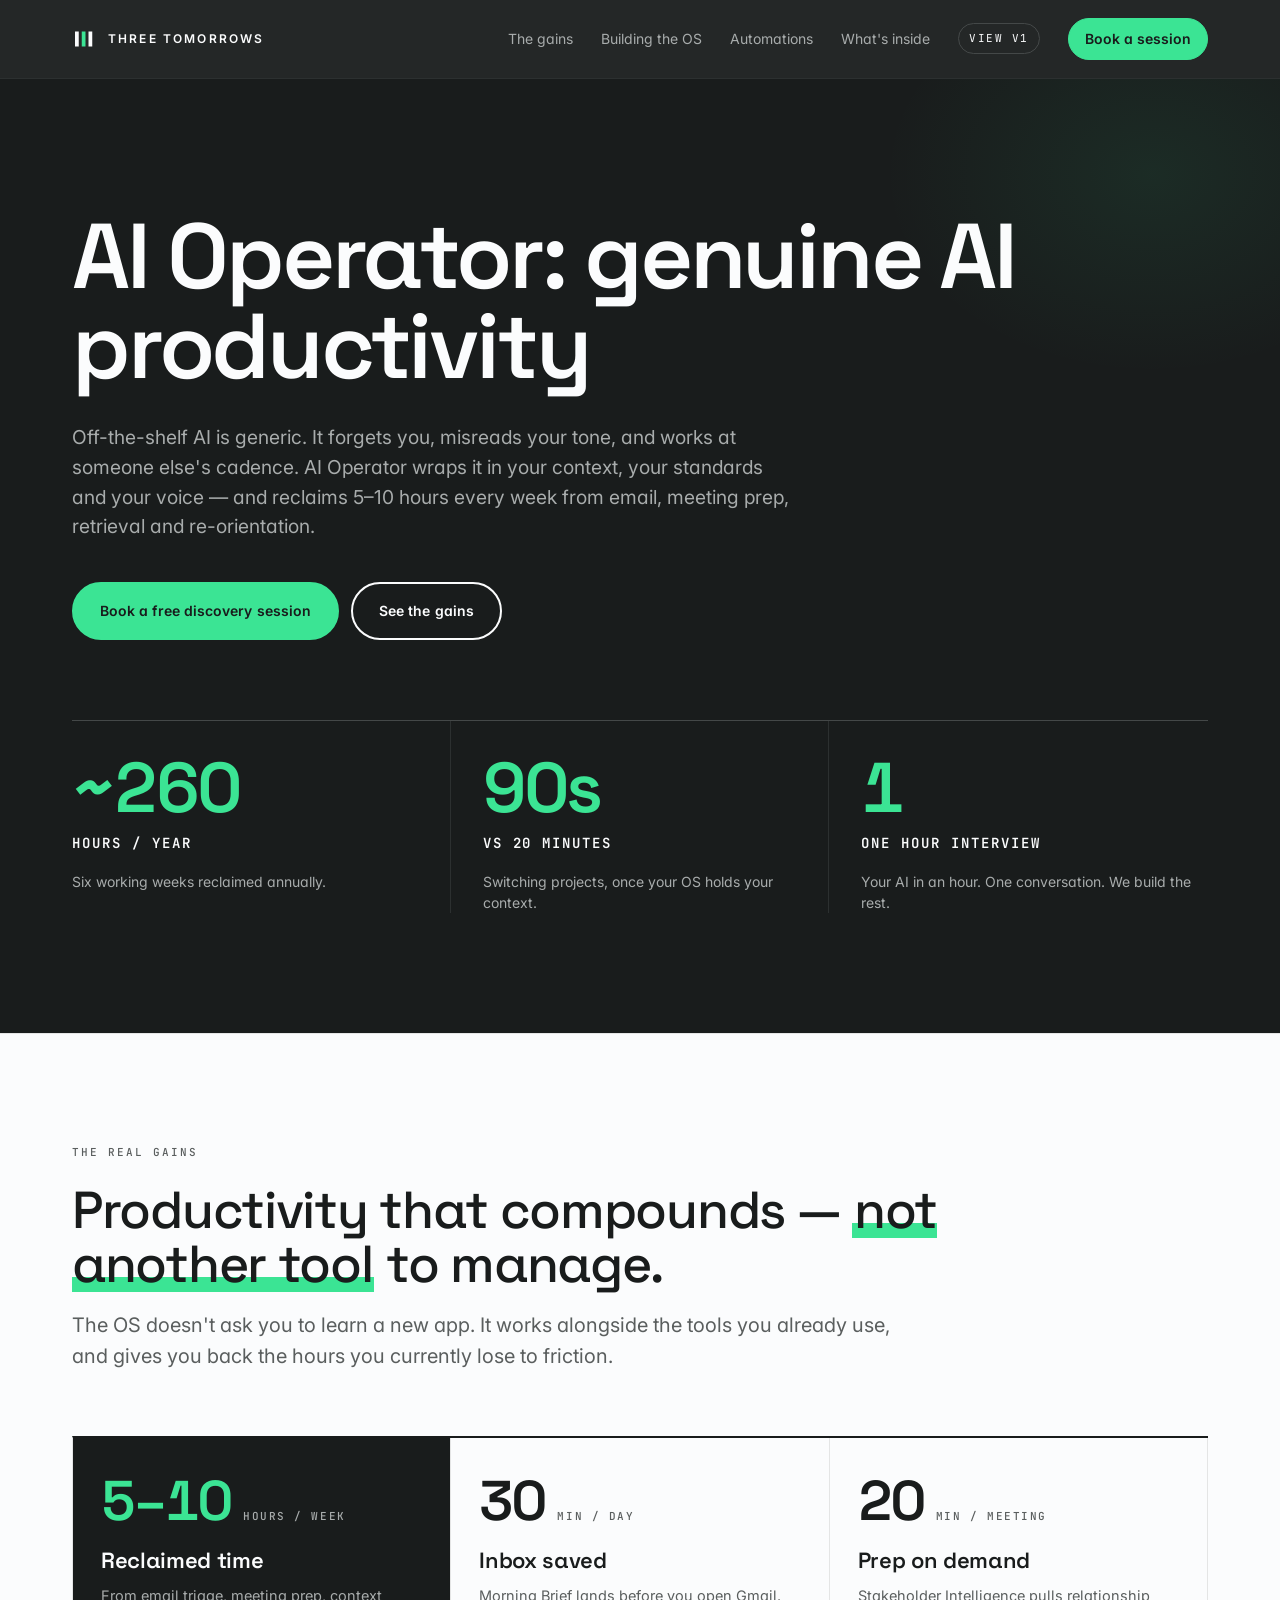
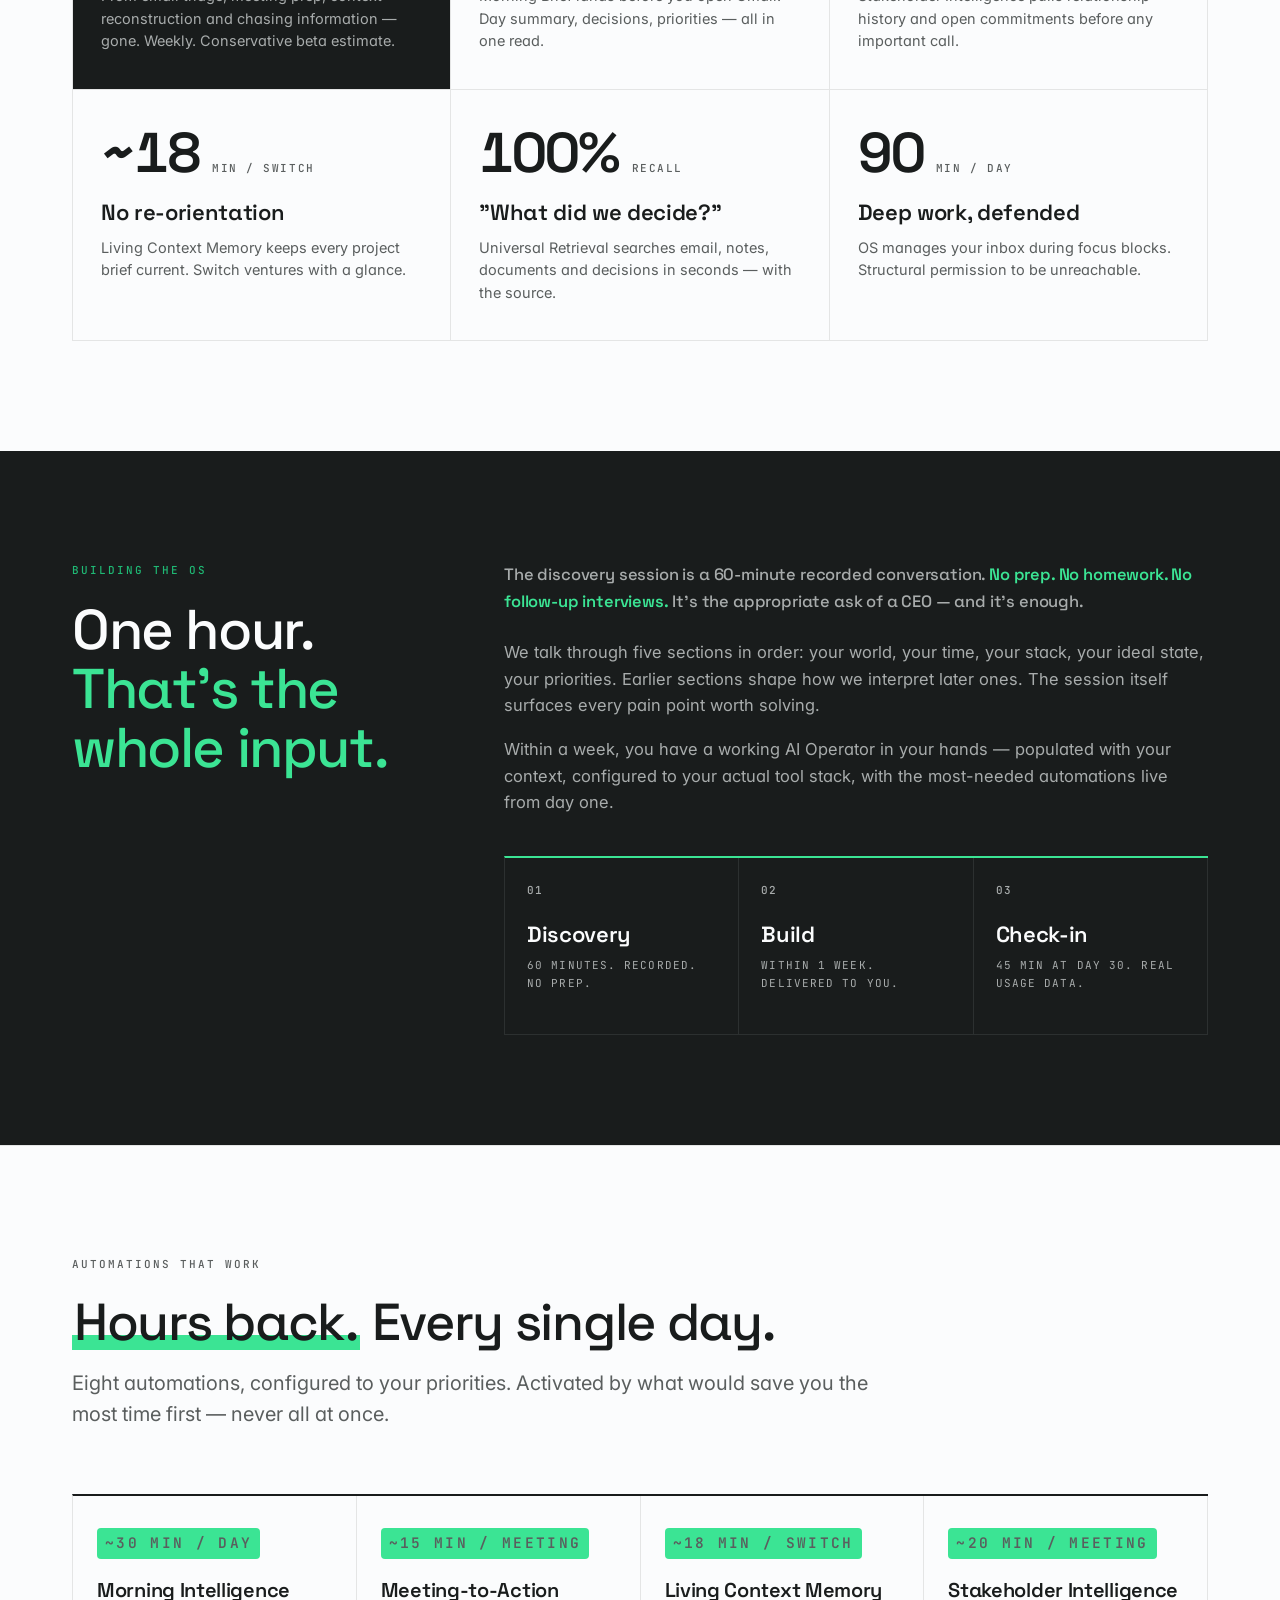
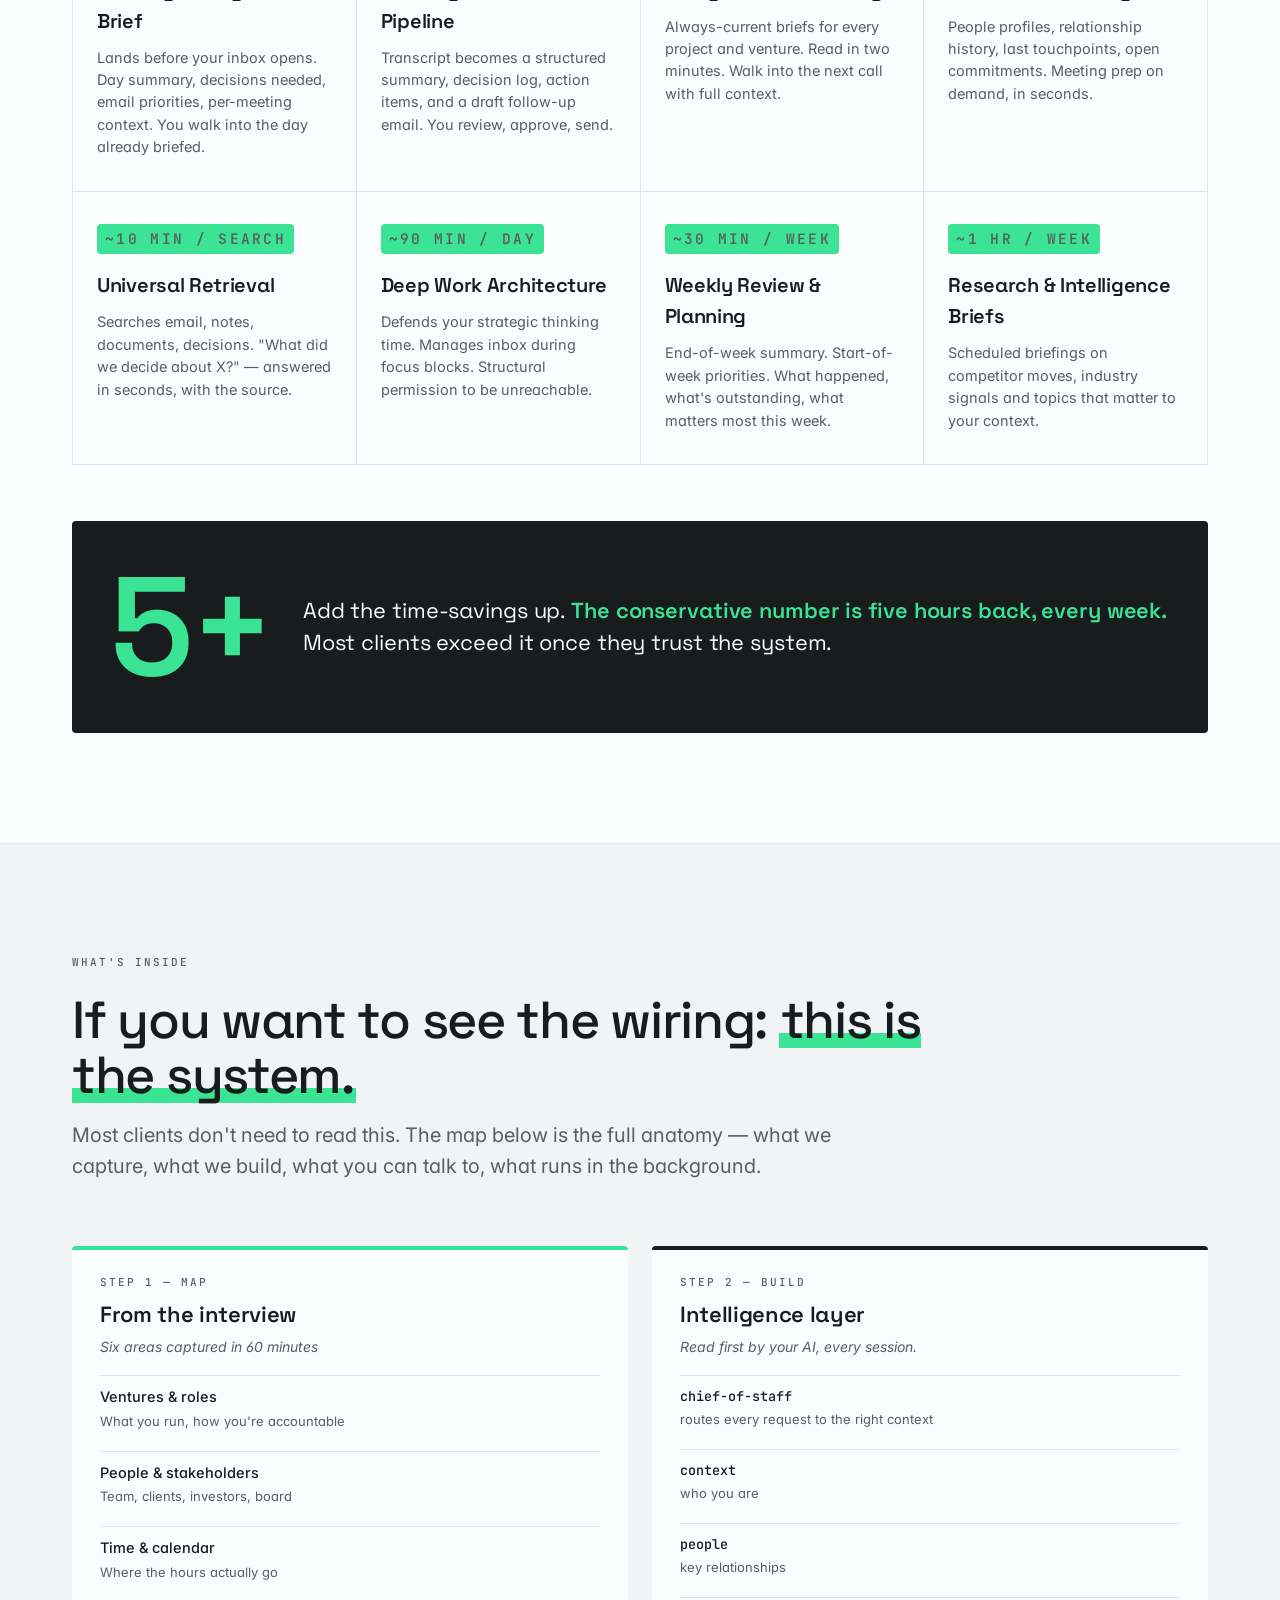
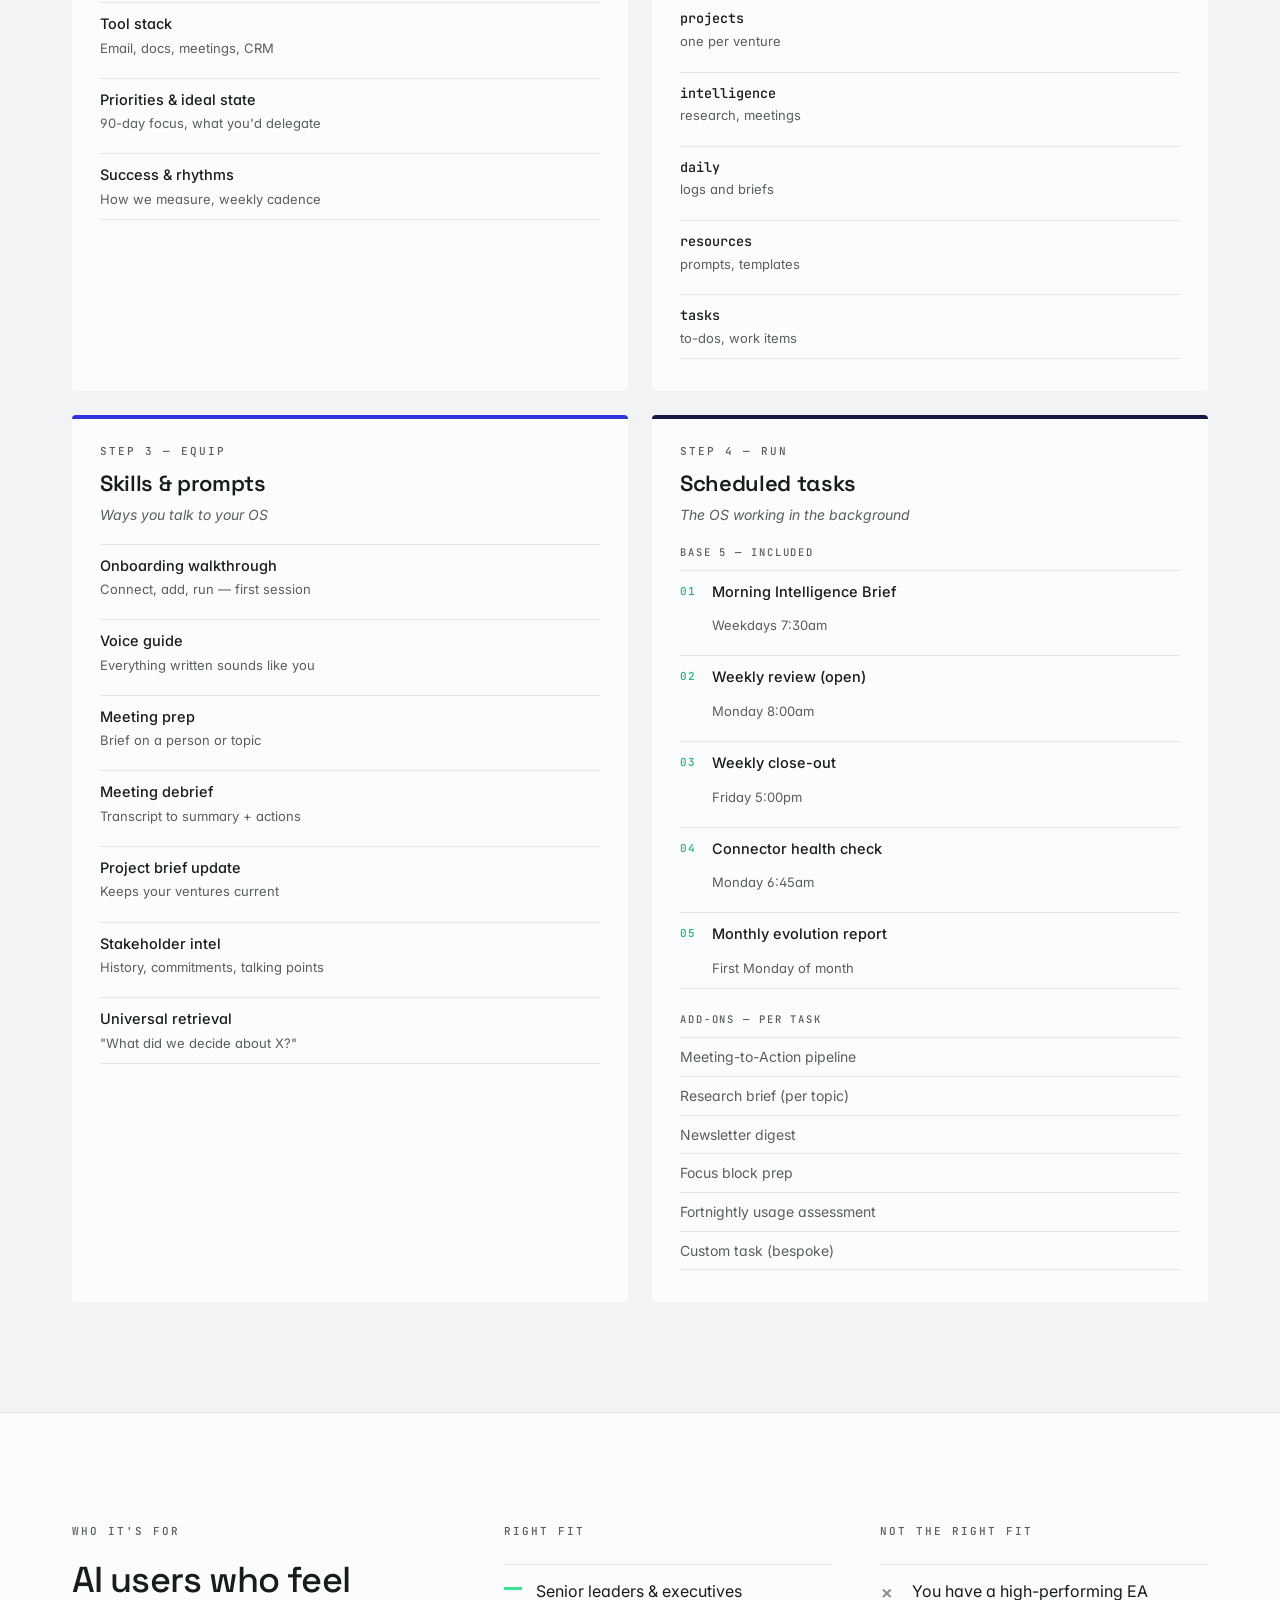
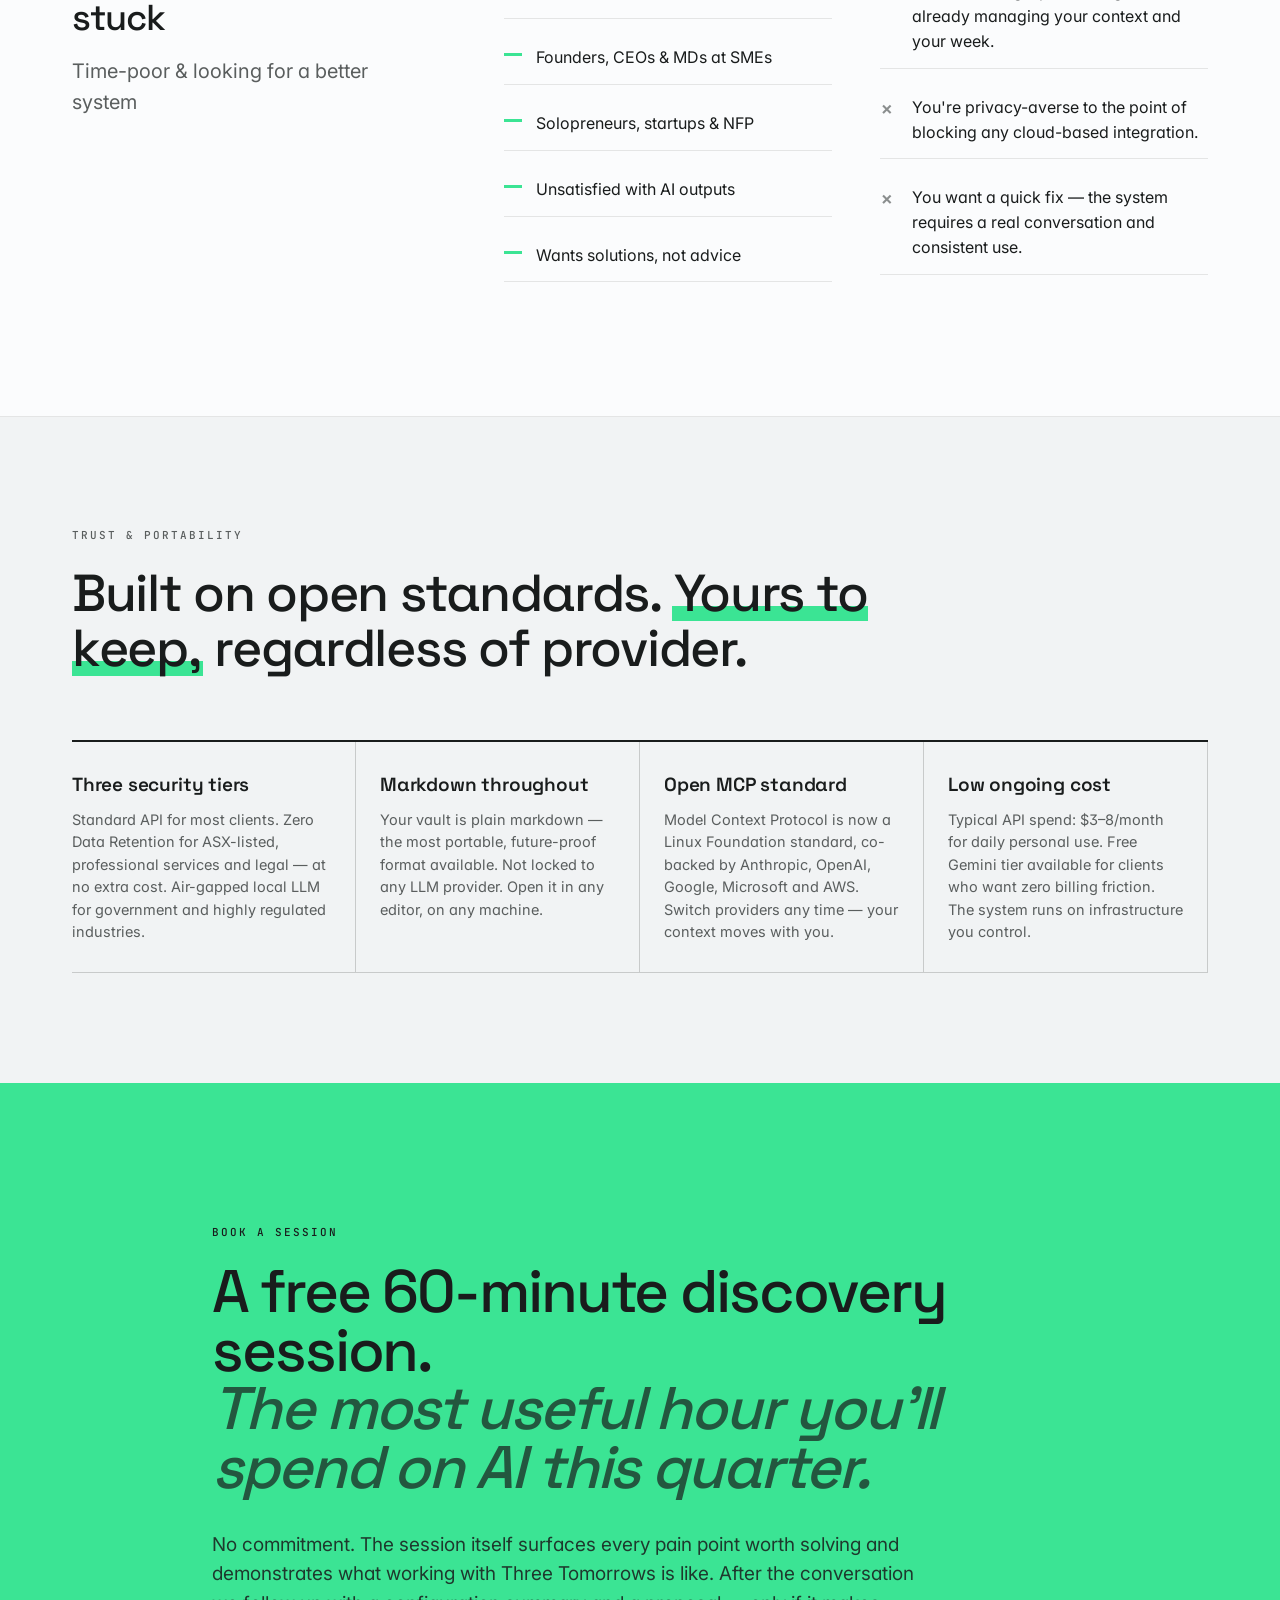
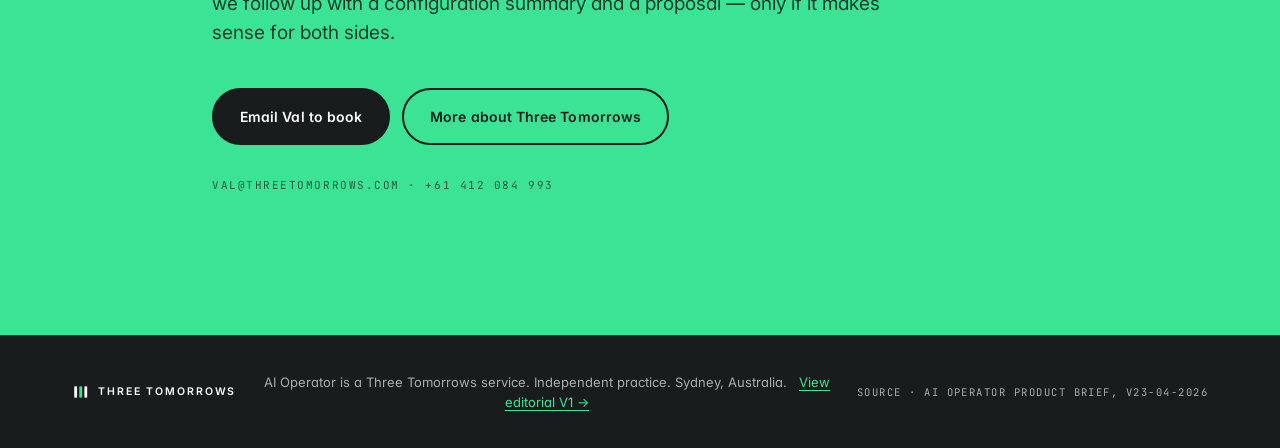
==== v2/index.html @ dd5b454a "Update 'Who it's for' section: new title, subtitle and right-fit list - Title: 'Aware but stuck. Tec" ====
<!doctype html>
<html lang="en">
<head>
<meta charset="utf-8" />
<meta name="viewport" content="width=device-width,initial-scale=1" />
<title>AI Operator — Hours back, every week. Three Tomorrows.</title>
<meta name="description" content="AI Operator — an operating system for your AI. Built for CEOs and Founders. One hour to build, five to ten hours back every week. A Three Tomorrows service." />
<meta name="theme-color" content="#191C1C" />
<link rel="icon" href="data:image/svg+xml,%3Csvg xmlns='http://www.w3.org/2000/svg' viewBox='0 0 32 32'%3E%3Crect width='32' height='32' fill='%23191C1C'/%3E%3Crect x='6' y='8' width='4' height='16' fill='%233BE494'/%3E%3Crect x='14' y='8' width='4' height='16' fill='%23FBFCFD'/%3E%3Crect x='22' y='8' width='4' height='16' fill='%23FBFCFD'/%3E%3C/svg%3E" />

<meta property="og:title" content="AI Operator — Hours back, every week" />
<meta property="og:description" content="AI Operator — an operating system for your AI. Built for CEOs. One hour to build, five to ten hours back every week." />
<meta property="og:type" content="website" />

<link rel="preconnect" href="https://fonts.googleapis.com" />
<link rel="preconnect" href="https://fonts.gstatic.com" crossorigin />
<link href="https://fonts.googleapis.com/css2?family=Inter:wght@400;500;600;700&family=Space+Grotesk:wght@400;500;600;700&family=JetBrains+Mono:wght@400;500&display=swap" rel="stylesheet" />

<link rel="stylesheet" href="styles.css" />
</head>
<body>

<a class="skip" href="#main">Skip to content</a>

<header class="site-header">
  <div class="container header-inner">
    <a href="#top" class="lockup" aria-label="Three Tomorrows — AI Operator">
      <svg class="mark" viewBox="0 0 32 32" aria-hidden="true">
        <rect x="4"  y="6" width="5" height="20" fill="#FBFCFD" />
        <rect x="13" y="6" width="5" height="20" fill="#3BE494" />
        <rect x="22" y="6" width="5" height="20" fill="#FBFCFD" />
      </svg>
      <span class="wordmark">Three&nbsp;Tomorrows</span>
    </a>
    <nav aria-label="Primary">
      <a href="#gains">The gains</a>
      <a href="#building">Building the OS</a>
      <a href="#automations">Automations</a>
      <a href="#map">What's inside</a>
      <a href="../" class="version-pill" aria-label="Switch to editorial V1">View V1</a>
      <a class="nav-cta" href="#book">Book a session</a>
    </nav>
  </div>
</header>

<main id="main">

<section id="top" class="hero">
  <div class="container hero-inner">
    <h1 class="display">
      AI Operator: genuine AI productivity
    </h1>
    <p class="lede">
      Off-the-shelf AI is generic. It forgets you, misreads your tone, and
      works at someone else's cadence. AI Operator wraps it in your context,
      your standards and your voice — and reclaims 5–10 hours every week
      from email, meeting prep, retrieval and re-orientation.
    </p>
    <div class="cta-row">
      <a class="btn btn-mint" href="#book">Book a free discovery session</a>
      <a class="btn btn-ghost-light" href="#gains">See the gains</a>
    </div>

    <div class="hero-stats">
      <div class="hstat">
        <p class="hstat-num">~260</p>
        <p class="hstat-unit">hours / year</p>
        <p class="hstat-cap">Six working weeks reclaimed annually.</p>
      </div>
      <div class="hstat">
        <p class="hstat-num">90s</p>
        <p class="hstat-unit">vs 20 minutes</p>
        <p class="hstat-cap">Switching projects, once your OS holds your context.</p>
      </div>
      <div class="hstat">
        <p class="hstat-num">1</p>
        <p class="hstat-unit">One hour interview</p>
        <p class="hstat-cap">Your AI in an hour. One conversation. We build the rest.</p>
      </div>
    </div>
  </div>
</section>

<section id="gains" class="band band-paper">
  <div class="container">
    <header class="section-head">
      <p class="kicker">The real gains</p>
      <h2 class="title">Productivity that compounds — <span class="mint-underline">not another tool</span> to manage.</h2>
      <p class="subtitle">The OS doesn't ask you to learn a new app. It works alongside the tools you already use, and gives you back the hours you currently lose to friction.</p>
    </header>

    <div class="gains">
      <article class="gain g-feature">
        <p class="gain-num"><span class="num-big">5–10</span><span class="num-unit">hours / week</span></p>
        <h3>Reclaimed time</h3>
        <p>From email triage, meeting prep, context reconstruction and chasing information — gone. Weekly. Conservative beta estimate.</p>
      </article>
      <article class="gain">
        <p class="gain-num"><span class="num-big">30</span><span class="num-unit">min / day</span></p>
        <h3>Inbox saved</h3>
        <p>Morning Brief lands before you open Gmail. Day summary, decisions, priorities — all in one read.</p>
      </article>
      <article class="gain">
        <p class="gain-num"><span class="num-big">20</span><span class="num-unit">min / meeting</span></p>
        <h3>Prep on demand</h3>
        <p>Stakeholder Intelligence pulls relationship history and open commitments before any important call.</p>
      </article>
      <article class="gain">
        <p class="gain-num"><span class="num-big">~18</span><span class="num-unit">min / switch</span></p>
        <h3>No re-orientation</h3>
        <p>Living Context Memory keeps every project brief current. Switch ventures with a glance.</p>
      </article>
      <article class="gain">
        <p class="gain-num"><span class="num-big">100%</span><span class="num-unit">recall</span></p>
        <h3>"What did we decide?"</h3>
        <p>Universal Retrieval searches email, notes, documents and decisions in seconds — with the source.</p>
      </article>
      <article class="gain">
        <p class="gain-num"><span class="num-big">90</span><span class="num-unit">min / day</span></p>
        <h3>Deep work, defended</h3>
        <p>OS manages your inbox during focus blocks. Structural permission to be unreachable.</p>
      </article>
    </div>
  </div>
</section>

<section id="building" class="band band-charcoal">
  <div class="container building-grid">
    <div class="building-label">
      <p class="kicker kicker-mint">Building the OS</p>
      <h2 class="title">One hour.<br /><span class="mint-text">That's the whole input.</span></h2>
    </div>
    <div class="building-body">
      <p class="lede-secondary">
        The discovery session is a 60-minute recorded conversation. <em>No prep. No homework. No follow-up interviews.</em>
        It's the appropriate ask of a CEO — and it's enough.
      </p>
      <p>
        We talk through five sections in order: your world, your time, your stack, your ideal state, your priorities.
        Earlier sections shape how we interpret later ones. The session itself surfaces every pain point worth solving.
      </p>
      <p>
        Within a week, you have a working AI Operator in your hands — populated with your context,
        configured to your actual tool stack, with the most-needed automations live from day one.
      </p>

      <div class="ladder">
        <div class="rung">
          <p class="rung-num">01</p>
          <h3>Discovery</h3>
          <p>60 minutes. Recorded. No prep.</p>
        </div>
        <div class="rung">
          <p class="rung-num">02</p>
          <h3>Build</h3>
          <p>Within 1 week. Delivered to you.</p>
        </div>
        <div class="rung">
          <p class="rung-num">03</p>
          <h3>Check-in</h3>
          <p>45 min at day 30. Real usage data.</p>
        </div>
      </div>
    </div>
  </div>
</section>

<section id="automations" class="band band-paper">
  <div class="container">
    <header class="section-head">
      <p class="kicker">Automations that work</p>
      <h2 class="title"><span class="mint-underline">Hours back.</span> Every single day.</h2>
      <p class="subtitle">Eight automations, configured to your priorities. Activated by what would save you the most time first — never all at once.</p>
    </header>

    <div class="automations">
      <article class="auto">
        <p class="auto-time">~30 min / day</p>
        <h3>Morning Intelligence Brief</h3>
        <p>Lands before your inbox opens. Day summary, decisions needed, email priorities, per-meeting context. You walk into the day already briefed.</p>
      </article>
      <article class="auto">
        <p class="auto-time">~15 min / meeting</p>
        <h3>Meeting-to-Action Pipeline</h3>
        <p>Transcript becomes a structured summary, decision log, action items, and a draft follow-up email. You review, approve, send.</p>
      </article>
      <article class="auto">
        <p class="auto-time">~18 min / switch</p>
        <h3>Living Context Memory</h3>
        <p>Always-current briefs for every project and venture. Read in two minutes. Walk into the next call with full context.</p>
      </article>
      <article class="auto">
        <p class="auto-time">~20 min / meeting</p>
        <h3>Stakeholder Intelligence</h3>
        <p>People profiles, relationship history, last touchpoints, open commitments. Meeting prep on demand, in seconds.</p>
      </article>
      <article class="auto">
        <p class="auto-time">~10 min / search</p>
        <h3>Universal Retrieval</h3>
        <p>Searches email, notes, documents, decisions. "What did we decide about X?" — answered in seconds, with the source.</p>
      </article>
      <article class="auto">
        <p class="auto-time">~90 min / day</p>
        <h3>Deep Work Architecture</h3>
        <p>Defends your strategic thinking time. Manages inbox during focus blocks. Structural permission to be unreachable.</p>
      </article>
      <article class="auto">
        <p class="auto-time">~30 min / week</p>
        <h3>Weekly Review &amp; Planning</h3>
        <p>End-of-week summary. Start-of-week priorities. What happened, what's outstanding, what matters most this week.</p>
      </article>
      <article class="auto">
        <p class="auto-time">~1 hr / week</p>
        <h3>Research &amp; Intelligence Briefs</h3>
        <p>Scheduled briefings on competitor moves, industry signals and topics that matter to your context.</p>
      </article>
    </div>

    <div class="auto-totaliser">
      <div class="totaliser-num">5+</div>
      <p class="totaliser-text">
        Add the time-savings up. <strong>The conservative number is five hours back, every week.</strong>
        Most clients exceed it once they trust the system.
      </p>
    </div>
  </div>
</section>

<section id="map" class="band band-light">
  <div class="container">
    <header class="section-head">
      <p class="kicker">What's inside</p>
      <h2 class="title">If you want to see the wiring: <span class="mint-underline">this is the system.</span></h2>
      <p class="subtitle">Most clients don't need to read this. The map below is the full anatomy — what we capture, what we build, what you can talk to, what runs in the background.</p>
    </header>

    <div class="quadrants">
      <article class="quad q-map">
        <header>
          <p class="quad-step">Step 1 — Map</p>
          <h3>From the interview</h3>
          <p class="quad-sub">Six areas captured in 60 minutes</p>
        </header>
        <ul>
          <li><strong>Ventures &amp; roles</strong><span>What you run, how you're accountable</span></li>
          <li><strong>People &amp; stakeholders</strong><span>Team, clients, investors, board</span></li>
          <li><strong>Time &amp; calendar</strong><span>Where the hours actually go</span></li>
          <li><strong>Tool stack</strong><span>Email, docs, meetings, CRM</span></li>
          <li><strong>Priorities &amp; ideal state</strong><span>90-day focus, what you'd delegate</span></li>
          <li><strong>Success &amp; rhythms</strong><span>How we measure, weekly cadence</span></li>
        </ul>
      </article>

      <article class="quad q-build">
        <header>
          <p class="quad-step">Step 2 — Build</p>
          <h3>Intelligence layer</h3>
          <p class="quad-sub">Read first by your AI, every session.</p>
        </header>
        <ul class="mono-list">
          <li><code>chief-of-staff</code><span>routes every request to the right context</span></li>
          <li><code>context</code><span>who you are</span></li>
          <li><code>people</code><span>key relationships</span></li>
          <li><code>projects</code><span>one per venture</span></li>
          <li><code>intelligence</code><span>research, meetings</span></li>
          <li><code>daily</code><span>logs and briefs</span></li>
          <li><code>resources</code><span>prompts, templates</span></li>
          <li><code>tasks</code><span>to-dos, work items</span></li>
        </ul>
      </article>

      <article class="quad q-equip">
        <header>
          <p class="quad-step">Step 3 — Equip</p>
          <h3>Skills &amp; prompts</h3>
          <p class="quad-sub">Ways you talk to your OS</p>
        </header>
        <ul>
          <li><strong>Onboarding walkthrough</strong><span>Connect, add, run — first session</span></li>
          <li><strong>Voice guide</strong><span>Everything written sounds like you</span></li>
          <li><strong>Meeting prep</strong><span>Brief on a person or topic</span></li>
          <li><strong>Meeting debrief</strong><span>Transcript to summary + actions</span></li>
          <li><strong>Project brief update</strong><span>Keeps your ventures current</span></li>
          <li><strong>Stakeholder intel</strong><span>History, commitments, talking points</span></li>
          <li><strong>Universal retrieval</strong><span>"What did we decide about X?"</span></li>
        </ul>
      </article>

      <article class="quad q-run">
        <header>
          <p class="quad-step">Step 4 — Run</p>
          <h3>Scheduled tasks</h3>
          <p class="quad-sub">The OS working in the background</p>
        </header>
        <p class="quad-grouplabel">Base 5 — included</p>
        <ol class="numbered">
          <li><strong>Morning Intelligence Brief</strong><span>Weekdays 7:30am</span></li>
          <li><strong>Weekly review (open)</strong><span>Monday 8:00am</span></li>
          <li><strong>Weekly close-out</strong><span>Friday 5:00pm</span></li>
          <li><strong>Connector health check</strong><span>Monday 6:45am</span></li>
          <li><strong>Monthly evolution report</strong><span>First Monday of month</span></li>
        </ol>
        <p class="quad-grouplabel">Add-ons — per task</p>
        <ul class="terse-list">
          <li>Meeting-to-Action pipeline</li>
          <li>Research brief (per topic)</li>
          <li>Newsletter digest</li>
          <li>Focus block prep</li>
          <li>Fortnightly usage assessment</li>
          <li>Custom task (bespoke)</li>
        </ul>
      </article>
    </div>
  </div>
</section>

<section id="who" class="band band-paper">
  <div class="container two-col">
    <div class="col-label">
      <p class="kicker">Who it's for</p>
      <h2 class="title">AI users who feel stuck</h2>
      <p class="subtitle">Time-poor &amp; looking for a better system</p>
    </div>
    <div class="col-body who-grid">
      <div>
        <h3 class="who-h">Right fit</h3>
        <ul class="check-list">
          <li>Senior leaders &amp; executives</li>
          <li>Founders, CEOs &amp; MDs at SMEs</li>
          <li>Solopreneurs, startups &amp; NFP</li>
          <li>Unsatisfied with AI outputs</li>
          <li>Wants solutions, not advice</li>
        </ul>
      </div>
      <div>
        <h3 class="who-h">Not the right fit</h3>
        <ul class="cross-list">
          <li>You have a high-performing EA already managing your context and your week.</li>
          <li>You're privacy-averse to the point of blocking any cloud-based integration.</li>
          <li>You want a quick fix — the system requires a real conversation and consistent use.</li>
        </ul>
      </div>
    </div>
  </div>
</section>

<section id="trust" class="band band-light">
  <div class="container">
    <header class="section-head">
      <p class="kicker">Trust &amp; portability</p>
      <h2 class="title">Built on open standards. <span class="mint-underline">Yours to keep,</span> regardless of provider.</h2>
    </header>

    <div class="trust-grid">
      <article class="trust">
        <h3>Three security tiers</h3>
        <p>Standard API for most clients. Zero Data Retention for ASX-listed, professional services and legal — at no extra cost. Air-gapped local LLM for government and highly regulated industries.</p>
      </article>
      <article class="trust">
        <h3>Markdown throughout</h3>
        <p>Your vault is plain markdown — the most portable, future-proof format available. Not locked to any LLM provider. Open it in any editor, on any machine.</p>
      </article>
      <article class="trust">
        <h3>Open MCP standard</h3>
        <p>Model Context Protocol is now a Linux Foundation standard, co-backed by Anthropic, OpenAI, Google, Microsoft and AWS. Switch providers any time — your context moves with you.</p>
      </article>
      <article class="trust">
        <h3>Low ongoing cost</h3>
        <p>Typical API spend: $3–8/month for daily personal use. Free Gemini tier available for clients who want zero billing friction. The system runs on infrastructure you control.</p>
      </article>
    </div>
  </div>
</section>

<section id="book" class="band band-mint cta-band">
  <div class="container cta-inner">
    <p class="kicker kicker-ink">Book a session</p>
    <h2 class="display display-tight">
      A free 60-minute discovery session.<br />
      <em>The most useful hour you'll spend on AI this quarter.</em>
    </h2>
    <p class="cta-lede">
      No commitment. The session itself surfaces every pain point worth solving and demonstrates
      what working with Three Tomorrows is like. After the conversation we follow up with a
      configuration summary and a proposal — only if it makes sense for both sides.
    </p>
    <div class="cta-row">
      <a class="btn btn-charcoal" href="mailto:val@threetomorrows.com?subject=AI%20Operator%20%E2%80%94%20discovery%20session">Email Val to book</a>
      <a class="btn btn-ghost-dark" href="https://www.threetomorrows.com" target="_blank" rel="noopener">More about Three Tomorrows</a>
    </div>
    <p class="micro micro-ink">val@threetomorrows.com · +61&nbsp;412&nbsp;084&nbsp;993</p>
  </div>
</section>

</main>

<footer class="site-footer">
  <div class="container footer-inner">
    <div class="lockup lockup-footer">
      <svg class="mark mark-footer" viewBox="0 0 32 32" aria-hidden="true">
        <rect x="4"  y="6" width="5" height="20" fill="#FBFCFD" />
        <rect x="13" y="6" width="5" height="20" fill="#3BE494" />
        <rect x="22" y="6" width="5" height="20" fill="#FBFCFD" />
      </svg>
      <span class="wordmark wordmark-footer">Three&nbsp;Tomorrows</span>
    </div>
    <p class="footer-line">
      AI Operator is a Three Tomorrows service. Independent practice. Sydney, Australia.
      <a href="../" style="margin-left:8px;">View editorial V1 →</a>
    </p>
    <p class="footer-source">Source · AI Operator product brief, v23-04-2026</p>
  </div>
</footer>

<script>
(function () {
  var reduce = window.matchMedia('(prefers-reduced-motion: reduce)').matches;
  document.querySelectorAll('a[href^="#"]').forEach(function (a) {
    a.addEventListener('click', function (e) {
      var id = a.getAttribute('href').slice(1);
      if (!id) return;
      var el = document.getElementById(id);
      if (!el) return;
      e.preventDefault();
      el.scrollIntoView({ behavior: reduce ? 'auto' : 'smooth', block: 'start' });
      history.pushState(null, '', '#' + id);
    });
  });
})();
</script>

</body>
</html>
---- v2/styles.css ----
/* ==========================================================================
   CEO AI OS — Three Tomorrows · V2 (brand-forward)
   Charcoal-led. Mint as a confident accent. Sans-only typography to
   approximate the Neue Montreal feel of the brand guidelines.
   No shadows, no gradients beyond a single hairline rule per band.
   ========================================================================== */

:root {
  /* Brand */
  --ink:        #191C1C;   /* 3T Charcoal */
  --paper:      #FBFCFD;   /* Off White */
  --white:      #FFFFFF;
  --mint:       #3BE494;   /* 3T Mint Green */
  --mint-deep:  #1FB874;
  --mint-soft:  #E8FBF1;   /* very pale mint, for backgrounds */
  --persian:    #2D33E0;   /* Persian Blue */
  --indigo:     #171744;   /* Dark Indigo */

  /* Editorial neutrals */
  --hairline:   #E4E5E5;
  --hairline-strong: #C8CACA;
  --neutral:    #5A5E5E;
  --neutral-2:  #8A8E8E;

  /* On-ink */
  --ink-paper:        #FBFCFD;
  --ink-hairline:     #2C3030;
  --ink-hairline-2:   #444848;
  --ink-neutral:      #A8ACAC;

  /* Type — sans-only stack to approximate Neue Montreal / RNS Physis register */
  --display: "Space Grotesk", "Inter", -apple-system, BlinkMacSystemFont, system-ui, sans-serif;
  --sans:    "Inter", -apple-system, BlinkMacSystemFont, "Segoe UI", system-ui, sans-serif;
  --mono:    "JetBrains Mono", "IBM Plex Mono", ui-monospace, "SF Mono", Menlo, Consolas, monospace;

  /* Layout */
  --container: 1200px;
}

/* ----- Reset / base ------------------------------------------------------- */

*, *::before, *::after { box-sizing: border-box; }
html { -webkit-text-size-adjust: 100%; scroll-behavior: smooth; }
body {
  margin: 0;
  font-family: var(--sans);
  font-weight: 400;
  font-size: 17px;
  line-height: 1.55;
  color: var(--ink);
  background: var(--paper);
  font-feature-settings: "ss01", "cv11", "tnum" 0;
  -webkit-font-smoothing: antialiased;
  -moz-osx-font-smoothing: grayscale;
}

img, svg { display: block; max-width: 100%; }

a {
  color: inherit;
  text-decoration: none;
  border-bottom: 1px solid currentColor;
  transition: opacity 120ms ease;
}
a:hover { opacity: 0.7; }

h1, h2, h3, h4 { margin: 0; font-weight: 500; letter-spacing: -0.015em; }
p { margin: 0; }

::selection { background: var(--mint); color: var(--ink); }

.skip {
  position: absolute; left: -9999px; top: 0;
  background: var(--ink); color: var(--paper); padding: 8px 12px;
  border: 0; font-size: 13px;
}
.skip:focus { left: 8px; top: 8px; z-index: 100; }

/* ----- Layout primitives -------------------------------------------------- */

.container {
  max-width: var(--container);
  margin: 0 auto;
  padding: 0 32px;
}

.band {
  padding: 110px 0;
  border-top: 1px solid var(--hairline);
}
.band-paper    { background: var(--paper); }
.band-light    { background: #F1F3F4; border-top: 1px solid var(--hairline); }
.band-charcoal { background: var(--ink); color: var(--ink-paper); border-top: 1px solid var(--ink); }
.band-charcoal a { color: var(--ink-paper); }
.band-mint     { background: var(--mint); color: var(--ink); border-top: 1px solid var(--mint); }

@media (max-width: 720px) {
  .band { padding: 72px 0; }
  .container { padding: 0 22px; }
}

/* ----- Header ------------------------------------------------------------- */

.site-header {
  position: sticky; top: 0; z-index: 50;
  background: rgba(25, 28, 28, 0.95);
  backdrop-filter: saturate(140%) blur(8px);
  -webkit-backdrop-filter: saturate(140%) blur(8px);
  border-bottom: 1px solid var(--ink-hairline);
}
.header-inner {
  display: flex; align-items: center; justify-content: space-between;
  padding-top: 18px; padding-bottom: 18px;
}

.lockup {
  display: inline-flex; align-items: center; gap: 12px;
  border: 0; color: var(--ink-paper);
}
.mark { width: 24px; height: 24px; flex-shrink: 0; }
.wordmark {
  font-family: var(--sans);
  font-size: 12px;
  font-weight: 600;
  letter-spacing: 0.18em;
  text-transform: uppercase;
  color: var(--ink-paper);
}

.site-header nav {
  display: flex; align-items: center; gap: 28px;
  font-size: 14px;
}
.site-header nav a { border: 0; color: var(--ink-neutral); }
.site-header nav a:hover { color: var(--mint); opacity: 1; }

.site-header nav .nav-cta {
  color: var(--ink);
  background: var(--mint);
  border: 1px solid var(--mint);
  padding: 9px 16px;
  border-radius: 999px;
  font-weight: 600;
}
.site-header nav .nav-cta:hover { background: var(--paper); border-color: var(--paper); color: var(--ink); opacity: 1; }

.site-header nav .version-pill {
  font-family: var(--mono);
  font-size: 11px;
  letter-spacing: 0.14em;
  text-transform: uppercase;
  color: var(--ink-paper);
  border: 1px solid var(--ink-hairline-2);
  padding: 6px 10px;
  border-radius: 999px;
}
.site-header nav .version-pill:hover { background: var(--ink-paper); border-color: var(--ink-paper); color: var(--ink); opacity: 1; }

@media (max-width: 720px) {
  .site-header nav { gap: 14px; }
  .site-header nav a:not(.nav-cta):not(.version-pill) { display: none; }
}

/* ----- Editorial atoms ---------------------------------------------------- */

.kicker {
  font-family: var(--mono);
  font-size: 11px;
  font-weight: 500;
  letter-spacing: 0.18em;
  text-transform: uppercase;
  color: var(--neutral);
  margin: 0 0 22px 0;
}
.kicker-mint { color: var(--mint-deep); }
.kicker-ink  { color: var(--ink); }

.title {
  font-family: var(--display);
  font-weight: 500;
  font-size: clamp(30px, 4.2vw, 52px);
  line-height: 1.05;
  letter-spacing: -0.025em;
  margin: 0;
}

.subtitle {
  font-family: var(--sans);
  font-weight: 400;
  font-size: clamp(17px, 1.6vw, 20px);
  line-height: 1.55;
  color: var(--neutral);
  margin-top: 18px;
  max-width: 64ch;
}

.section-head { margin-bottom: 64px; max-width: 880px; }

.display {
  font-family: var(--display);
  font-weight: 600;
  font-size: clamp(44px, 7.2vw, 92px);
  line-height: 0.98;
  letter-spacing: -0.035em;
  margin: 0;
}
.display em {
  font-style: normal;
  font-weight: 500;
  color: var(--mint);
  display: block;
}
.display-tight {
  font-size: clamp(36px, 5.4vw, 60px);
  font-weight: 500;
}

.mint-text { color: var(--mint); }
.mint-highlight {
  background: var(--mint);
  color: var(--ink);
  padding: 0 0.18em;
  font-weight: 700;
}

.mint-underline {
  background-image: linear-gradient(transparent 70%, var(--mint) 70%, var(--mint) 92%, transparent 92%);
  padding: 0 0.04em;
}

/* ----- Hero --------------------------------------------------------------- */

.hero {
  padding: 132px 0 120px 0;
  background: var(--ink);
  color: var(--ink-paper);
  position: relative;
  overflow: hidden;
}
.hero::before {
  content: "";
  position: absolute; right: -20%; top: -20%;
  width: 60%; height: 60%;
  background: radial-gradient(closest-side, rgba(59, 228, 148, 0.08), transparent 70%);
  pointer-events: none;
}
.hero-inner { position: relative; }

.hero .lede {
  font-family: var(--sans);
  font-size: clamp(17px, 1.5vw, 21px);
  line-height: 1.55;
  color: var(--ink-neutral);
  margin: 32px 0 40px 0;
  max-width: 60ch;
}

.cta-row { display: flex; flex-wrap: wrap; gap: 12px; }

.hero-stats {
  margin-top: 80px;
  display: grid;
  grid-template-columns: repeat(3, minmax(0, 1fr));
  gap: 0;
  border-top: 1px solid var(--ink-hairline-2);
}
.hstat {
  padding: 32px 28px 0 0;
  border-right: 1px solid var(--ink-hairline);
}
.hstat:last-child { border-right: 0; padding-right: 0; }
.hstat:not(:first-child) { padding-left: 32px; }

.hstat-num {
  font-family: var(--display);
  font-feature-settings: "tnum";
  font-weight: 600;
  font-size: clamp(44px, 5.5vw, 72px);
  line-height: 1;
  letter-spacing: -0.03em;
  color: var(--mint);
  margin: 0;
}
.hstat-unit {
  font-family: var(--mono);
  font-size: 14px;
  font-weight: 600;
  letter-spacing: 0.14em;
  text-transform: uppercase;
  color: var(--ink-paper);
  margin: 10px 0 16px 0;
}
.hstat-cap {
  font-size: 14px;
  line-height: 1.5;
  color: var(--ink-neutral);
}

@media (max-width: 880px) {
  .hero { padding: 80px 0 80px 0; }
  .hero-stats { grid-template-columns: 1fr; gap: 0; }
  .hstat { border-right: 0; border-bottom: 1px solid var(--ink-hairline); padding: 24px 0; }
  .hstat:not(:first-child) { padding-left: 0; }
  .hstat:last-child { border-bottom: 0; }
}

/* ----- Buttons ------------------------------------------------------------ */

.btn {
  display: inline-block;
  font-family: var(--sans);
  font-size: 14px;
  font-weight: 600;
  letter-spacing: 0.005em;
  padding: 16px 26px;
  border: 2px solid var(--ink);
  border-radius: 999px;
  transition: background-color 140ms ease, color 140ms ease, border-color 140ms ease, transform 140ms ease;
}
.btn:hover { opacity: 1; transform: translateY(-1px); }

.btn-mint {
  background: var(--mint);
  color: var(--ink);
  border-color: var(--mint);
}
.btn-mint:hover { background: var(--paper); border-color: var(--paper); color: var(--ink); }

.btn-charcoal {
  background: var(--ink);
  color: var(--paper);
  border-color: var(--ink);
}
.btn-charcoal:hover { background: var(--paper); color: var(--ink); border-color: var(--ink); }

.btn-ghost {
  background: transparent; color: var(--ink); border-color: var(--ink);
}
.btn-ghost:hover { background: var(--ink); color: var(--paper); }

.btn-ghost-light {
  background: transparent;
  color: var(--ink-paper);
  border: 2px solid var(--ink-paper);
}
.btn-ghost-light:hover { background: var(--ink-paper); color: var(--ink); }

.btn-ghost-dark {
  background: transparent;
  color: var(--ink);
  border: 2px solid var(--ink);
}
.btn-ghost-dark:hover { background: var(--ink); color: var(--mint); }

/* ----- Two-column "label / body" pattern ---------------------------------- */

.two-col {
  display: grid;
  grid-template-columns: minmax(220px, 1fr) minmax(0, 2fr);
  gap: 80px;
  align-items: start;
}
.col-label .title { font-size: clamp(26px, 3vw, 36px); }
.col-body p { margin-bottom: 18px; }
.col-body p:last-child { margin-bottom: 0; }

@media (max-width: 880px) {
  .two-col { grid-template-columns: 1fr; gap: 32px; }
}

.check-list, .cross-list {
  list-style: none; padding: 0; margin: 24px 0;
  display: grid; gap: 12px;
  border-top: 1px solid var(--hairline);
}
.check-list li, .cross-list li {
  position: relative;
  padding: 14px 0 14px 32px;
  border-bottom: 1px solid var(--hairline);
  font-size: 16px;
  color: var(--ink);
}
.check-list li::before {
  content: "";
  position: absolute; left: 0; top: 22px;
  width: 18px; height: 3px; background: var(--mint);
}
.cross-list li::before {
  content: "×";
  position: absolute; left: 0; top: 11px;
  font-family: var(--display);
  font-weight: 500;
  color: var(--neutral-2);
  font-size: 22px;
}

.who-grid {
  display: grid;
  grid-template-columns: 1fr 1fr;
  gap: 48px;
}
.who-h {
  font-family: var(--mono);
  font-size: 11px;
  font-weight: 500;
  letter-spacing: 0.18em;
  text-transform: uppercase;
  color: var(--neutral);
  margin: 0 0 8px 0;
}
@media (max-width: 720px) {
  .who-grid { grid-template-columns: 1fr; gap: 24px; }
}

/* ----- Gains grid (productivity hook) ------------------------------------ */

.gains {
  display: grid;
  grid-template-columns: repeat(3, minmax(0, 1fr));
  gap: 0;
  border-top: 2px solid var(--ink);
  border-left: 1px solid var(--hairline);
}
.gain {
  padding: 36px 28px;
  border-right: 1px solid var(--hairline);
  border-bottom: 1px solid var(--hairline);
  background: var(--paper);
  transition: background-color 160ms ease, color 160ms ease;
}
.gain h3,
.gain p,
.gain .num-big,
.gain .num-unit { transition: color 160ms ease; }

.gain:hover {
  background: var(--ink);
  color: var(--ink-paper);
}
.gain:hover h3 { color: var(--ink-paper); }
.gain:hover p { color: var(--ink-neutral); }
.gain:hover .num-big { color: var(--mint); }
.gain:hover .num-unit { color: var(--ink-neutral); }

.gain.g-feature {
  background: var(--ink);
  color: var(--ink-paper);
}
.gain.g-feature:hover { background: var(--ink); }
.gain.g-feature h3 { color: var(--ink-paper); }
.gain.g-feature p { color: var(--ink-neutral); }
.gain.g-feature .num-big { color: var(--mint); }
.gain.g-feature .num-unit { color: var(--ink-neutral); }

.gain-num {
  margin: 0 0 16px 0;
  display: flex;
  align-items: baseline;
  gap: 12px;
}
.num-big {
  font-family: var(--display);
  font-feature-settings: "tnum";
  font-weight: 600;
  font-size: 56px;
  line-height: 0.95;
  letter-spacing: -0.035em;
  color: var(--ink);
}
.num-unit {
  font-family: var(--mono);
  font-size: 11px;
  letter-spacing: 0.14em;
  text-transform: uppercase;
  color: var(--neutral);
  font-weight: 500;
}

.gain h3 {
  font-family: var(--display);
  font-size: 22px;
  font-weight: 600;
  margin: 0 0 8px 0;
  letter-spacing: -0.015em;
}
.gain p {
  font-size: 14.5px;
  line-height: 1.55;
  color: var(--neutral);
}

@media (max-width: 980px) {
  .gains { grid-template-columns: repeat(2, 1fr); }
}
@media (max-width: 600px) {
  .gains { grid-template-columns: 1fr; }
}

/* ----- "Building the OS" section ----------------------------------------- */

.building-grid {
  display: grid;
  grid-template-columns: minmax(260px, 1fr) minmax(0, 2fr);
  gap: 80px;
  align-items: start;
}
.building-label .title {
  font-size: clamp(34px, 4.4vw, 56px);
  color: var(--ink-paper);
}
.building-body p {
  color: var(--ink-neutral);
  margin-bottom: 18px;
  font-size: 16.5px;
  line-height: 1.6;
}

.lede-secondary {
  font-family: var(--display);
  font-size: clamp(20px, 1.8vw, 24px);
  line-height: 1.45;
  color: var(--ink-paper);
  font-weight: 500;
  margin-bottom: 24px !important;
  letter-spacing: -0.01em;
}
.lede-secondary em {
  font-style: normal;
  color: var(--mint);
  font-weight: 600;
}

.ladder {
  display: grid;
  grid-template-columns: repeat(3, minmax(0, 1fr));
  gap: 0;
  margin-top: 40px;
  border-top: 2px solid var(--mint);
  border-left: 1px solid var(--ink-hairline);
}
.rung {
  padding: 24px 22px;
  border-right: 1px solid var(--ink-hairline);
  border-bottom: 1px solid var(--ink-hairline);
}
.rung-num {
  font-family: var(--mono);
  font-size: 11px;
  font-weight: 500;
  letter-spacing: 0.18em;
  color: var(--mint);
  margin: 0 0 10px 0;
}
.rung h3 {
  font-family: var(--display);
  font-size: 22px;
  font-weight: 600;
  color: var(--ink-paper);
  margin: 0 0 6px 0;
  letter-spacing: -0.015em;
}
.rung p {
  font-family: var(--mono);
  font-size: 11px;
  letter-spacing: 0.1em;
  text-transform: uppercase;
  color: var(--ink-neutral);
}

@media (max-width: 880px) {
  .building-grid { grid-template-columns: 1fr; gap: 40px; }
  .ladder { grid-template-columns: 1fr; }
}

/* ----- Automations grid -------------------------------------------------- */

.automations {
  display: grid;
  grid-template-columns: repeat(4, minmax(0, 1fr));
  gap: 0;
  border-top: 2px solid var(--ink);
  border-left: 1px solid var(--hairline);
}
.auto {
  padding: 32px 24px;
  border-right: 1px solid var(--hairline);
  border-bottom: 1px solid var(--hairline);
  background: var(--paper);
  transition: background-color 160ms ease;
  position: relative;
}
.auto::before {
  content: "";
  position: absolute; left: 0; top: 0;
  width: 0; height: 3px; background: var(--mint);
  transition: width 220ms ease;
}
.auto:hover::before { width: 100%; }

.auto-time {
  font-family: var(--mono);
  font-size: 11px;
  font-weight: 600;
  letter-spacing: 0.16em;
  text-transform: uppercase;
  color: var(--ink);
  background: var(--mint);
  padding: 4px 8px;
  border-radius: 4px;
  display: inline-block;
  margin: 0 0 16px 0;
}
.auto h3 {
  font-family: var(--display);
  font-size: 20px;
  font-weight: 600;
  margin: 0 0 10px 0;
  letter-spacing: -0.015em;
}
.auto p {
  font-size: 14.5px;
  line-height: 1.55;
  color: var(--neutral);
}

.auto-totaliser {
  margin-top: 56px;
  display: grid;
  grid-template-columns: auto 1fr;
  gap: 32px;
  align-items: center;
  padding: 36px;
  background: var(--ink);
  color: var(--ink-paper);
  border-radius: 4px;
}
.totaliser-num {
  font-family: var(--display);
  font-feature-settings: "tnum";
  font-weight: 600;
  font-size: clamp(80px, 12vw, 140px);
  line-height: 1;
  letter-spacing: -0.04em;
  color: var(--mint);
}
.totaliser-text {
  font-family: var(--display);
  font-size: clamp(18px, 1.7vw, 22px);
  line-height: 1.5;
  color: var(--ink-paper);
  letter-spacing: -0.005em;
}
.totaliser-text strong {
  font-weight: 600;
  color: var(--mint);
}

@media (max-width: 1080px) {
  .automations { grid-template-columns: repeat(2, 1fr); }
}
@media (max-width: 560px) {
  .automations { grid-template-columns: 1fr; }
  .auto-totaliser { grid-template-columns: 1fr; gap: 16px; padding: 28px 24px; }
}

/* ----- Quadrants (product map) ------------------------------------------- */

.quadrants {
  display: grid;
  grid-template-columns: 1fr 1fr;
  gap: 24px;
}

.quad {
  background: var(--paper);
  color: var(--ink);
  border-radius: 4px;
  padding: 28px 28px 32px 28px;
  position: relative;
  overflow: hidden;
}
.quad::before {
  content: "";
  position: absolute; left: 0; top: 0; height: 4px; width: 100%;
}
.q-map::before    { background: var(--mint); }
.q-build::before  { background: var(--ink); }
.q-equip::before  { background: var(--persian); }
.q-run::before    { background: var(--indigo); }

.quad header { margin-bottom: 18px; }
.quad-step {
  font-family: var(--mono);
  font-size: 11px;
  font-weight: 500;
  letter-spacing: 0.18em;
  text-transform: uppercase;
  color: var(--neutral);
  margin: 0 0 6px 0;
}
.quad h3 {
  font-family: var(--display);
  font-size: 22px;
  font-weight: 600;
  letter-spacing: -0.015em;
  margin: 0 0 4px 0;
}
.quad-sub {
  font-family: var(--sans);
  font-style: italic;
  font-size: 14px;
  color: var(--neutral);
  margin: 0;
}

.quad ul, .quad ol {
  list-style: none; padding: 0; margin: 0;
  display: grid; gap: 10px;
}
.quad li {
  display: flex;
  flex-direction: column;
  padding: 10px 0;
  border-top: 1px solid var(--hairline);
  font-size: 14.5px;
}
.quad li:last-child { border-bottom: 1px solid var(--hairline); }
.quad li strong, .quad li code {
  font-weight: 500;
  color: var(--ink);
}
.quad li code {
  font-family: var(--mono);
  font-size: 13.5px;
}
.quad li span {
  font-size: 13px;
  color: var(--neutral);
  margin-top: 2px;
}

.quad ol.numbered { counter-reset: stepcounter; }
.quad ol.numbered li {
  display: grid;
  grid-template-columns: 22px 1fr;
  gap: 10px;
  align-items: baseline;
}
.quad ol.numbered li::before {
  counter-increment: stepcounter;
  content: counter(stepcounter, decimal-leading-zero);
  font-family: var(--mono);
  font-size: 11px;
  font-weight: 500;
  letter-spacing: 0.1em;
  color: var(--mint-deep);
  align-self: start;
  padding-top: 2px;
}
.quad ol.numbered li > * { grid-column: 2; }

.quad-grouplabel {
  font-family: var(--mono);
  font-size: 10.5px;
  font-weight: 500;
  letter-spacing: 0.18em;
  text-transform: uppercase;
  color: var(--neutral);
  margin: 22px 0 10px 0;
}
.quad-grouplabel:first-of-type { margin-top: 18px; }

.quad ul.terse-list { gap: 0; }
.quad ul.terse-list li {
  display: block;
  padding: 8px 0;
  font-size: 14px;
  color: var(--neutral);
  border-top: 1px solid var(--hairline);
}
.quad ul.terse-list li:last-child { border-bottom: 1px solid var(--hairline); }

@media (max-width: 880px) {
  .quadrants { grid-template-columns: 1fr; }
}

/* ----- Trust grid --------------------------------------------------------- */

.trust-grid {
  display: grid;
  grid-template-columns: repeat(4, minmax(0, 1fr));
  gap: 0;
  border-top: 2px solid var(--ink);
}
.trust {
  padding: 28px 24px 28px 0;
  border-right: 1px solid var(--hairline-strong);
  border-bottom: 1px solid var(--hairline-strong);
}
.trust:last-child { border-right: 1px solid var(--hairline-strong); }
.trust { padding-right: 24px; padding-left: 0; }
.trust + .trust { padding-left: 24px; }

.trust h3 {
  font-family: var(--display);
  font-size: 19px;
  font-weight: 600;
  margin: 0 0 10px 0;
  letter-spacing: -0.01em;
}
.trust p {
  font-size: 14.5px;
  line-height: 1.55;
  color: var(--neutral);
}

@media (max-width: 1080px) {
  .trust-grid { grid-template-columns: repeat(2, 1fr); }
  .trust + .trust { padding-left: 0; }
  .trust { padding: 28px 24px; border-left: 1px solid var(--hairline-strong); }
}
@media (max-width: 560px) {
  .trust-grid { grid-template-columns: 1fr; }
}

/* ----- CTA band (mint-led) ----------------------------------------------- */

.cta-band {
  padding: 140px 0;
  border-top: 1px solid var(--mint);
}
.cta-inner { max-width: 920px; }
.cta-inner .display em {
  font-style: italic;
  font-weight: 500;
  color: var(--ink);
  display: block;
  opacity: 0.7;
}
.cta-lede {
  font-family: var(--sans);
  font-size: 19px;
  line-height: 1.55;
  color: var(--ink);
  margin: 32px 0 40px 0;
  max-width: 60ch;
  opacity: 0.85;
}

.micro {
  margin-top: 24px;
  font-family: var(--mono);
  font-size: 11px;
  letter-spacing: 0.14em;
  text-transform: uppercase;
  color: var(--neutral-2);
}
.micro-ink { color: var(--ink); opacity: 0.7; margin-top: 32px; }

/* ----- Footer ------------------------------------------------------------- */

.site-footer {
  background: var(--ink);
  color: var(--ink-paper);
  border-top: 1px solid var(--ink-hairline);
  padding: 36px 0;
}
.footer-inner {
  display: grid;
  grid-template-columns: auto 1fr auto;
  gap: 24px;
  align-items: center;
}
.lockup-footer { gap: 8px; }
.mark-footer { width: 18px; height: 18px; }
.wordmark-footer { font-size: 10.5px; color: var(--ink-paper); }
.footer-line {
  font-size: 13px;
  color: var(--ink-neutral);
  text-align: center;
}
.footer-line a { color: var(--mint); border-bottom-color: var(--mint); }
.footer-source {
  font-family: var(--mono);
  font-size: 10.5px;
  letter-spacing: 0.14em;
  text-transform: uppercase;
  color: var(--ink-neutral);
  text-align: right;
}

@media (max-width: 720px) {
  .footer-inner { grid-template-columns: 1fr; text-align: center; }
  .lockup-footer { justify-content: center; }
  .footer-source { text-align: center; }
}
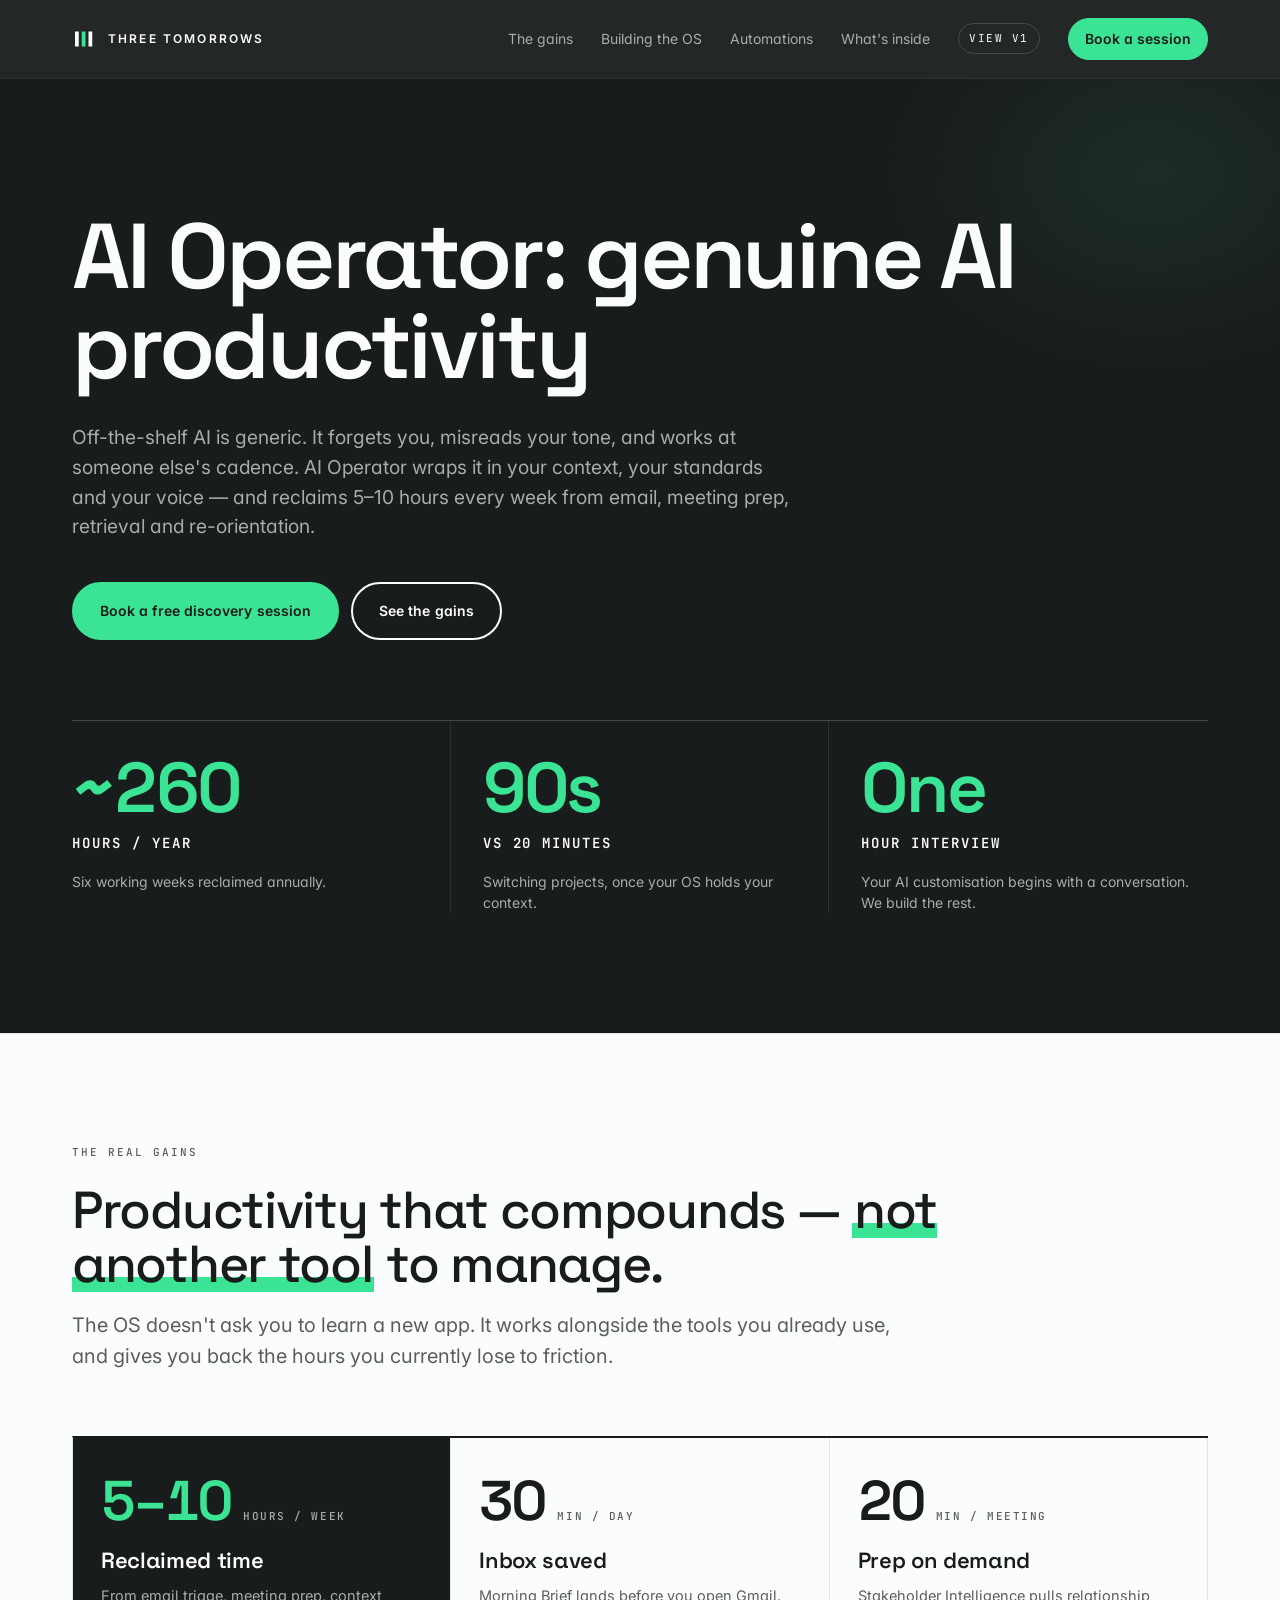
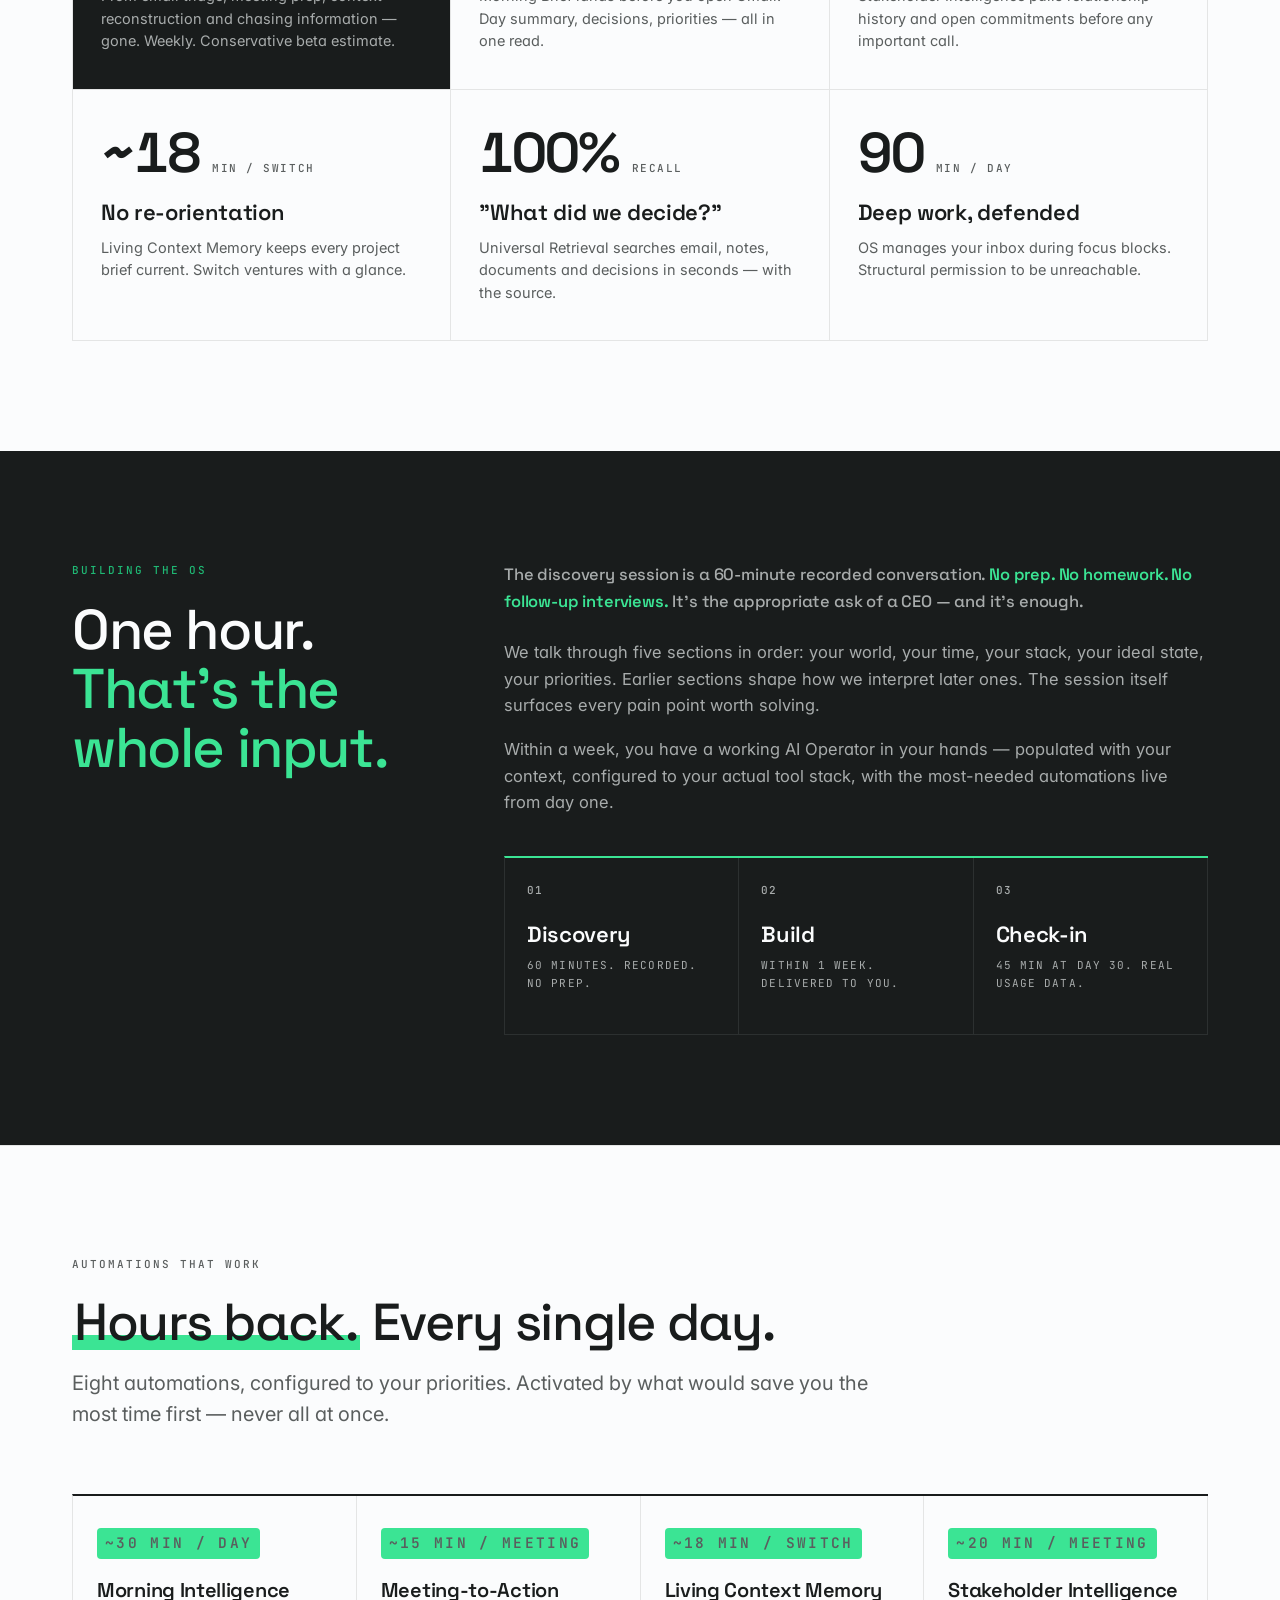
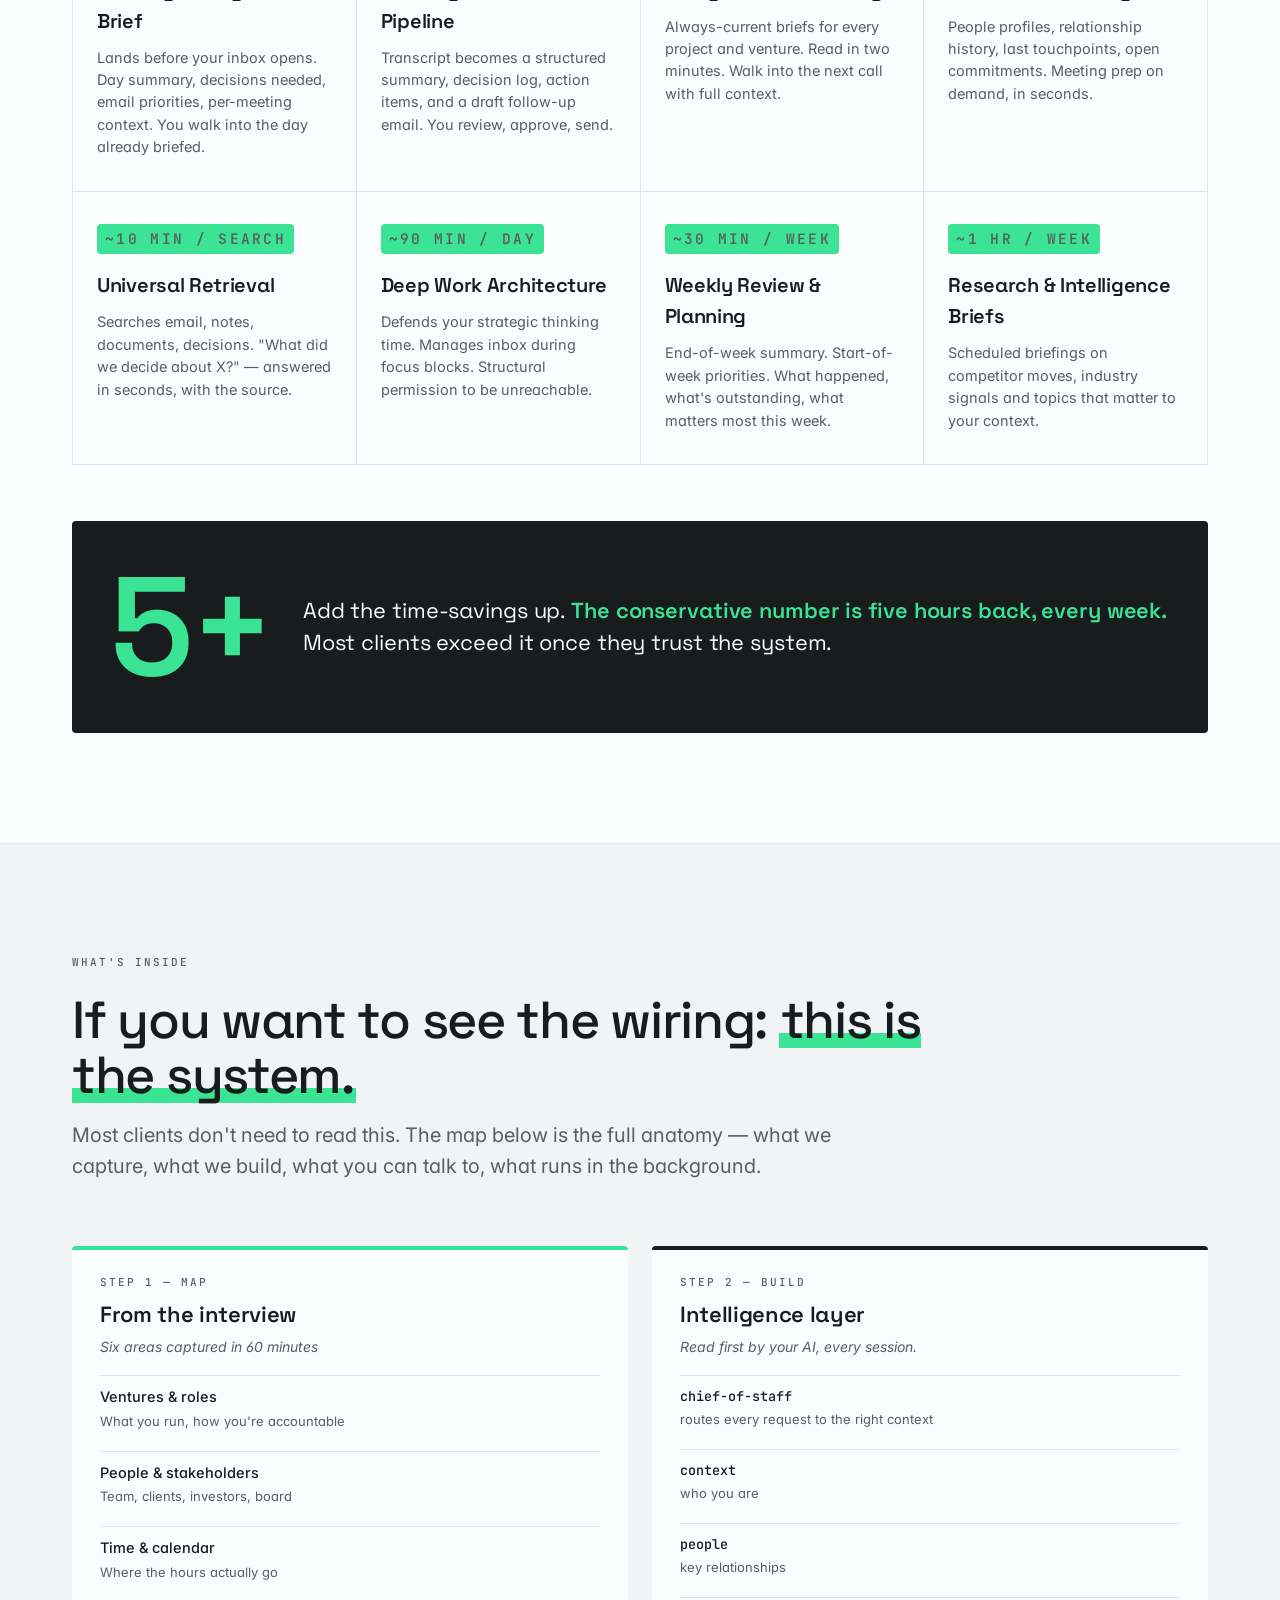
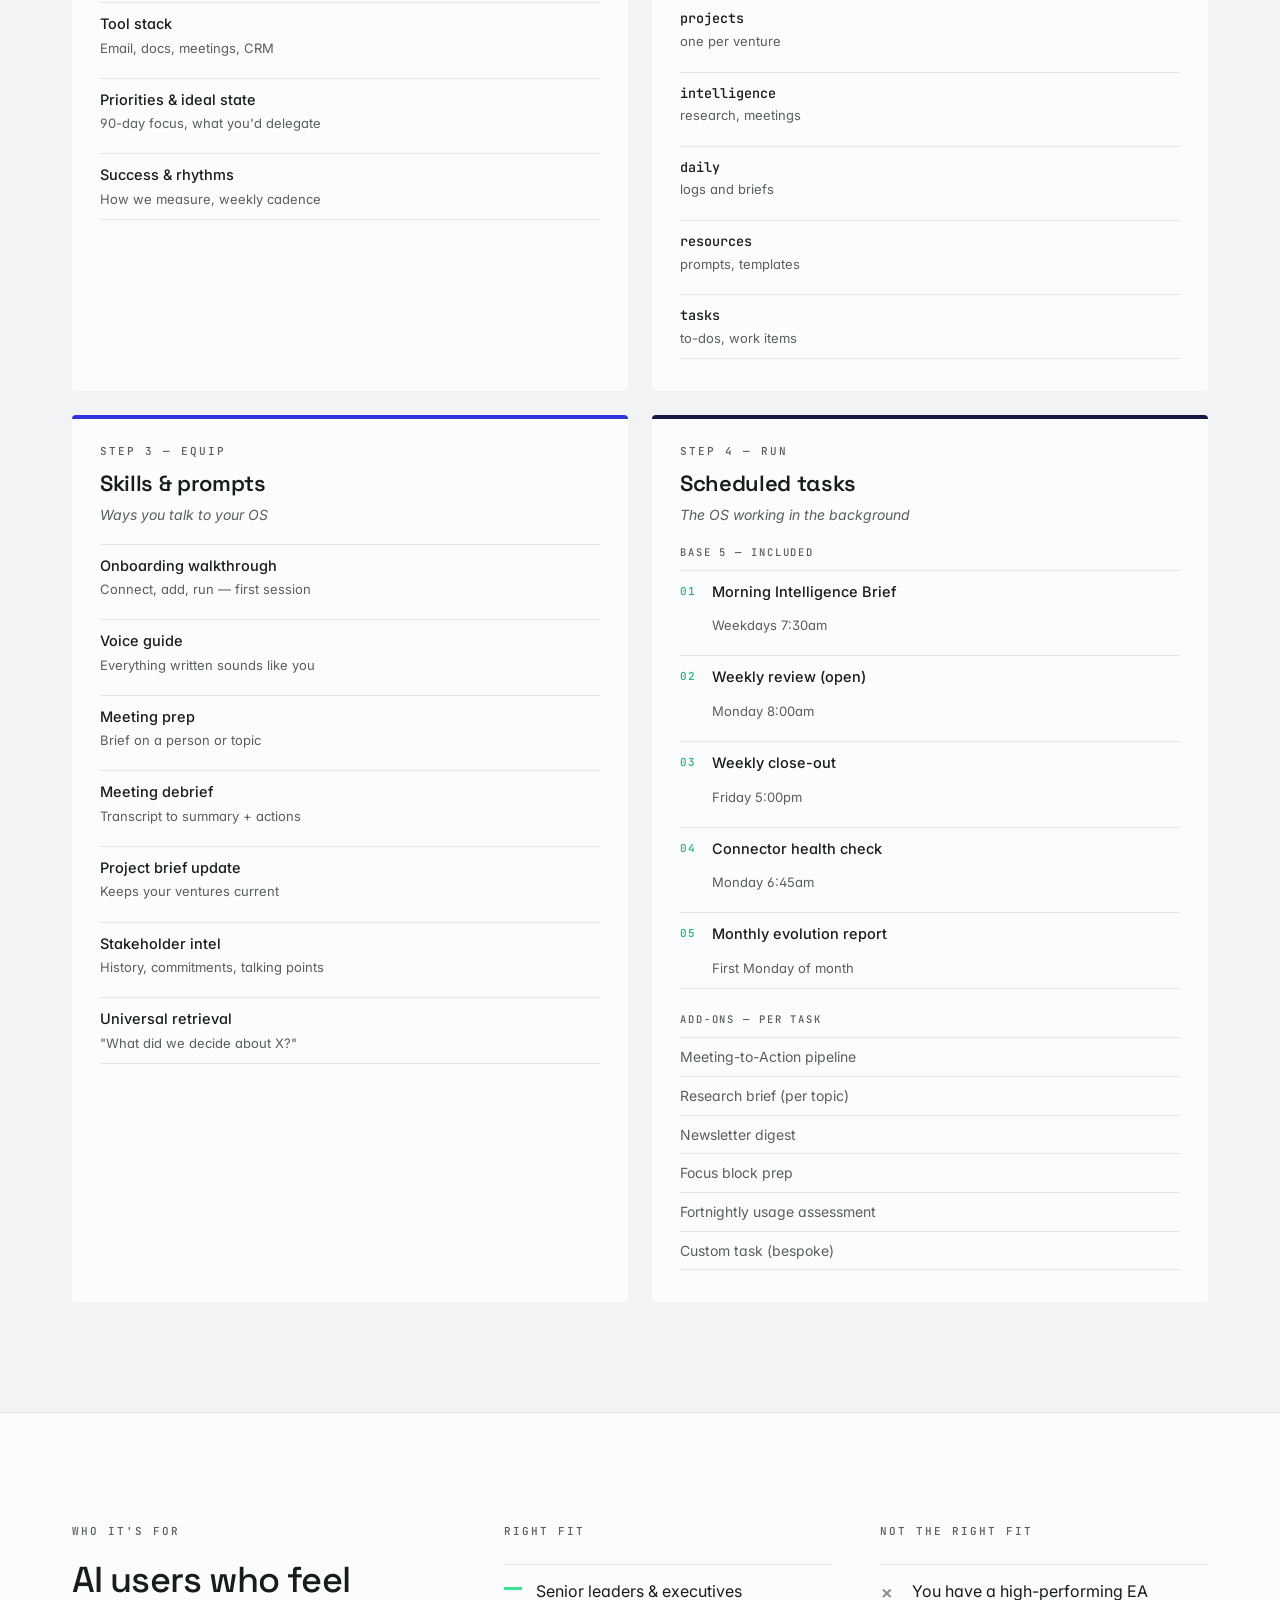
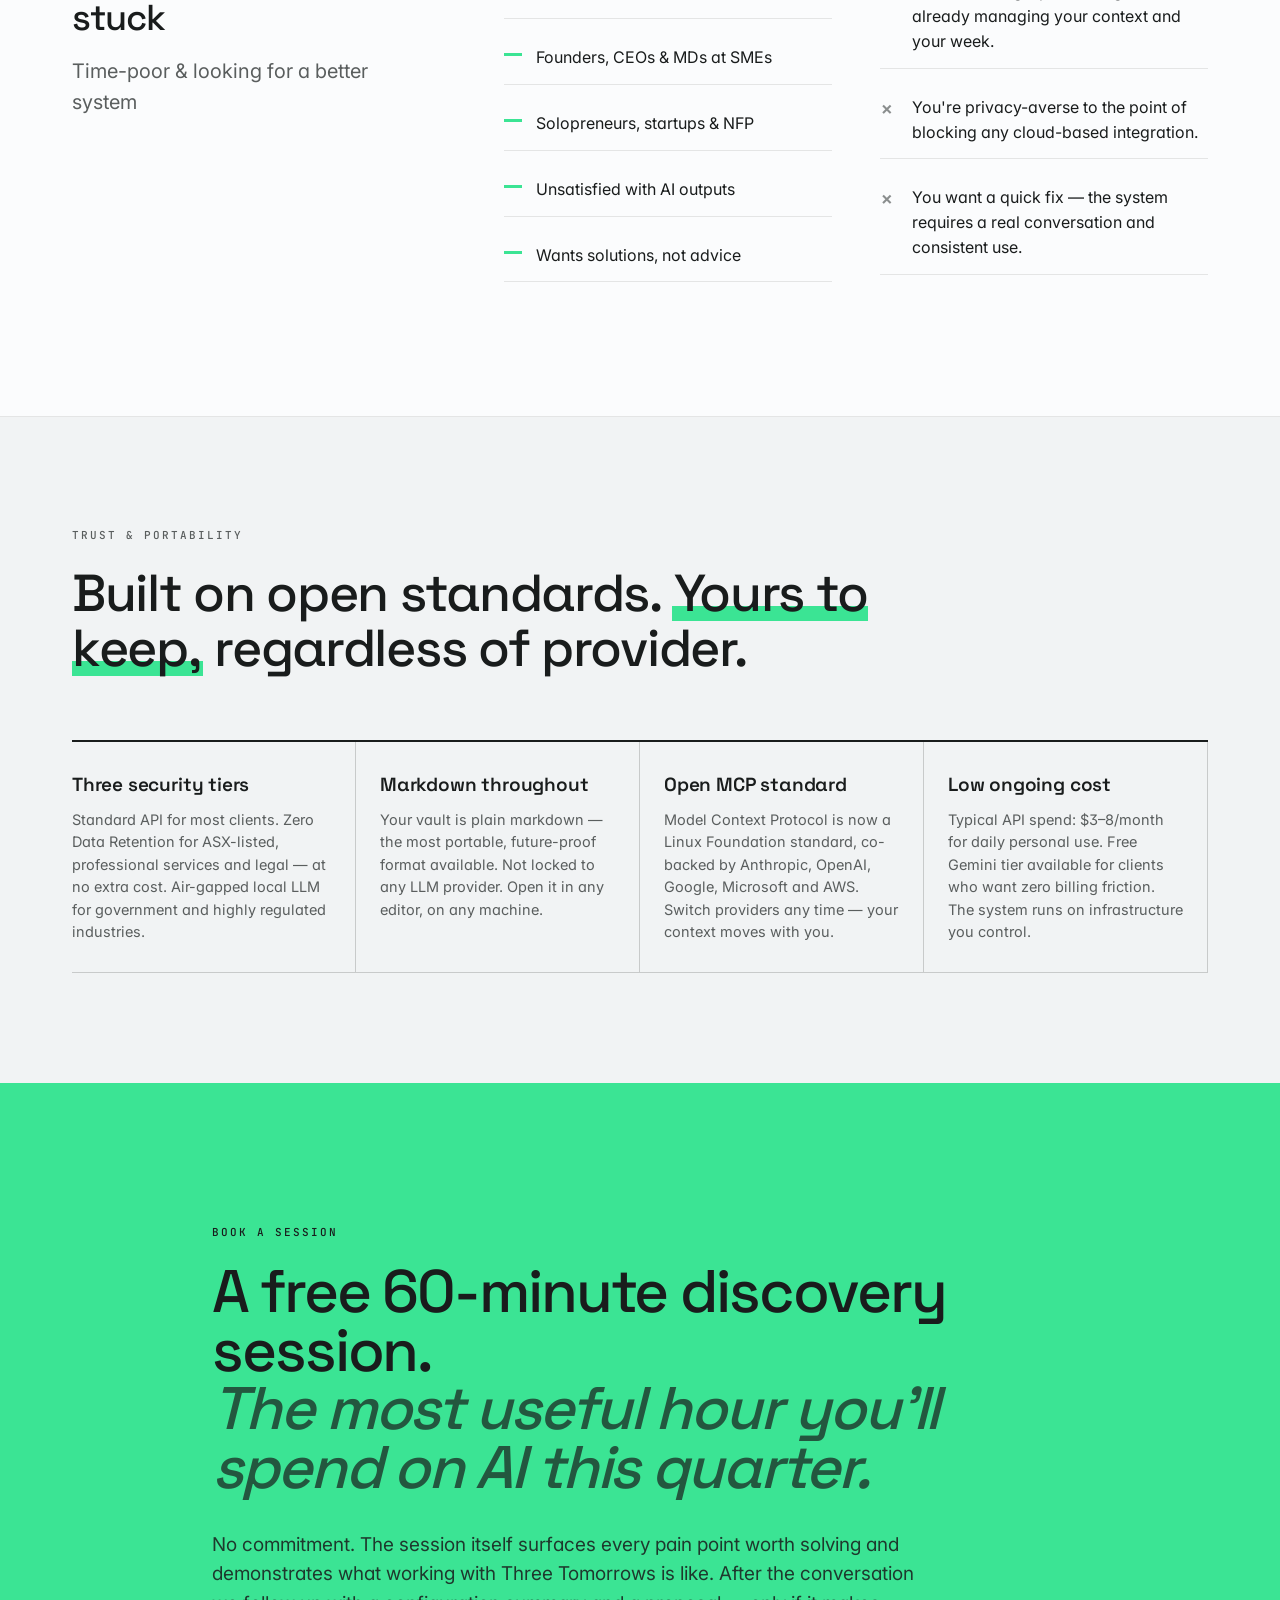
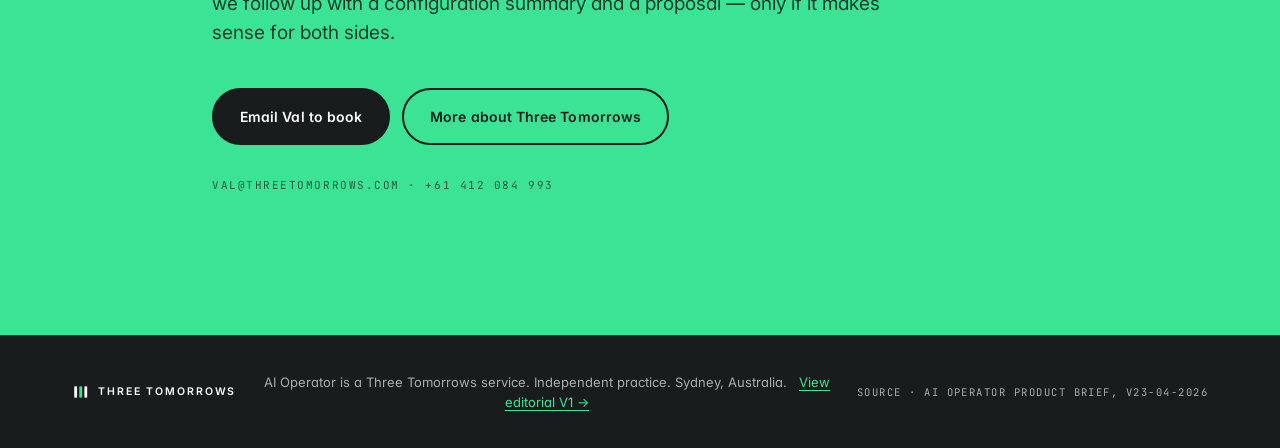
==== commit 4523c2a2: "Refine third hero stat tile - Big number: '1' -> 'One' - Unit label: 'One hour interview' -> 'hour i" ====
--- a/v2/index.html
+++ b/v2/index.html
@@ -73,9 +73,9 @@
         <p class="hstat-cap">Switching projects, once your OS holds your context.</p>
       </div>
       <div class="hstat">
-        <p class="hstat-num">1</p>
-        <p class="hstat-unit">One hour interview</p>
-        <p class="hstat-cap">Your AI in an hour. One conversation. We build the rest.</p>
+        <p class="hstat-num">One</p>
+        <p class="hstat-unit">hour interview</p>
+        <p class="hstat-cap">Your AI customisation begins with a conversation. We build the rest.</p>
       </div>
     </div>
   </div>
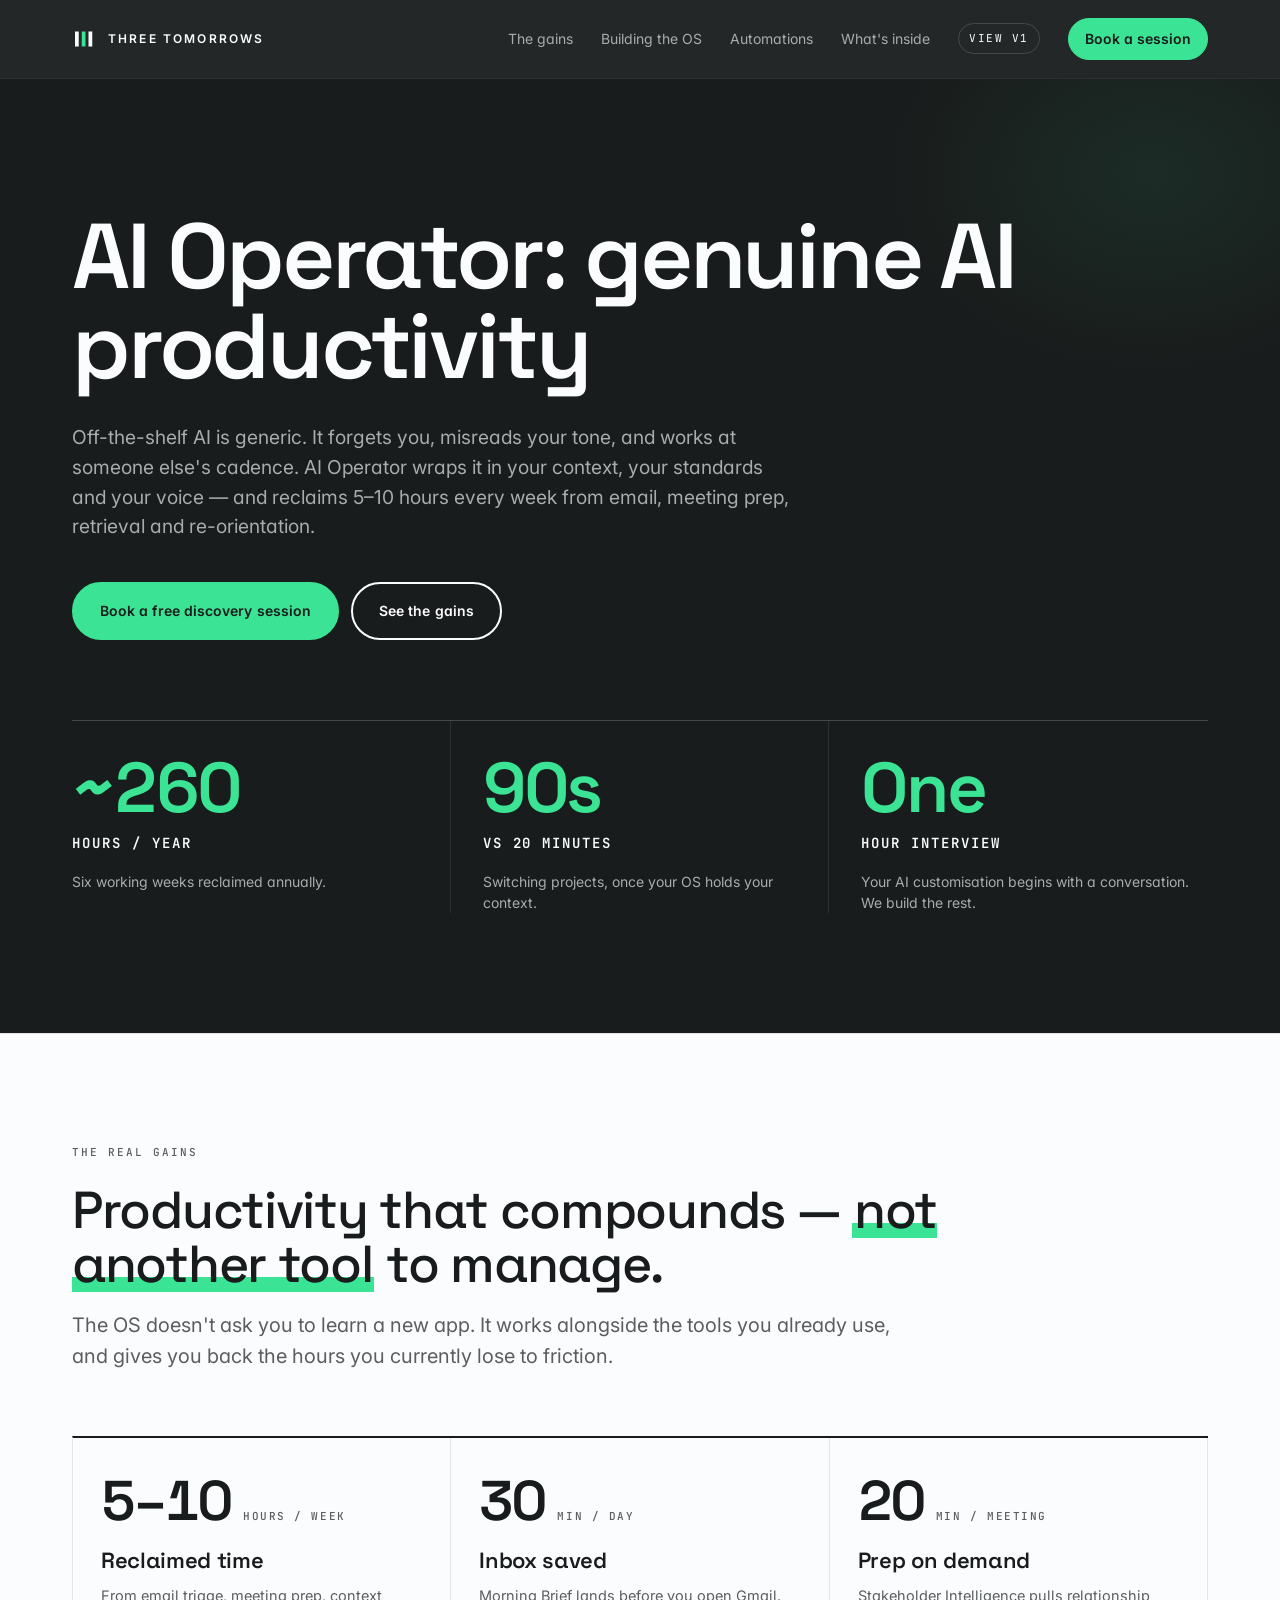
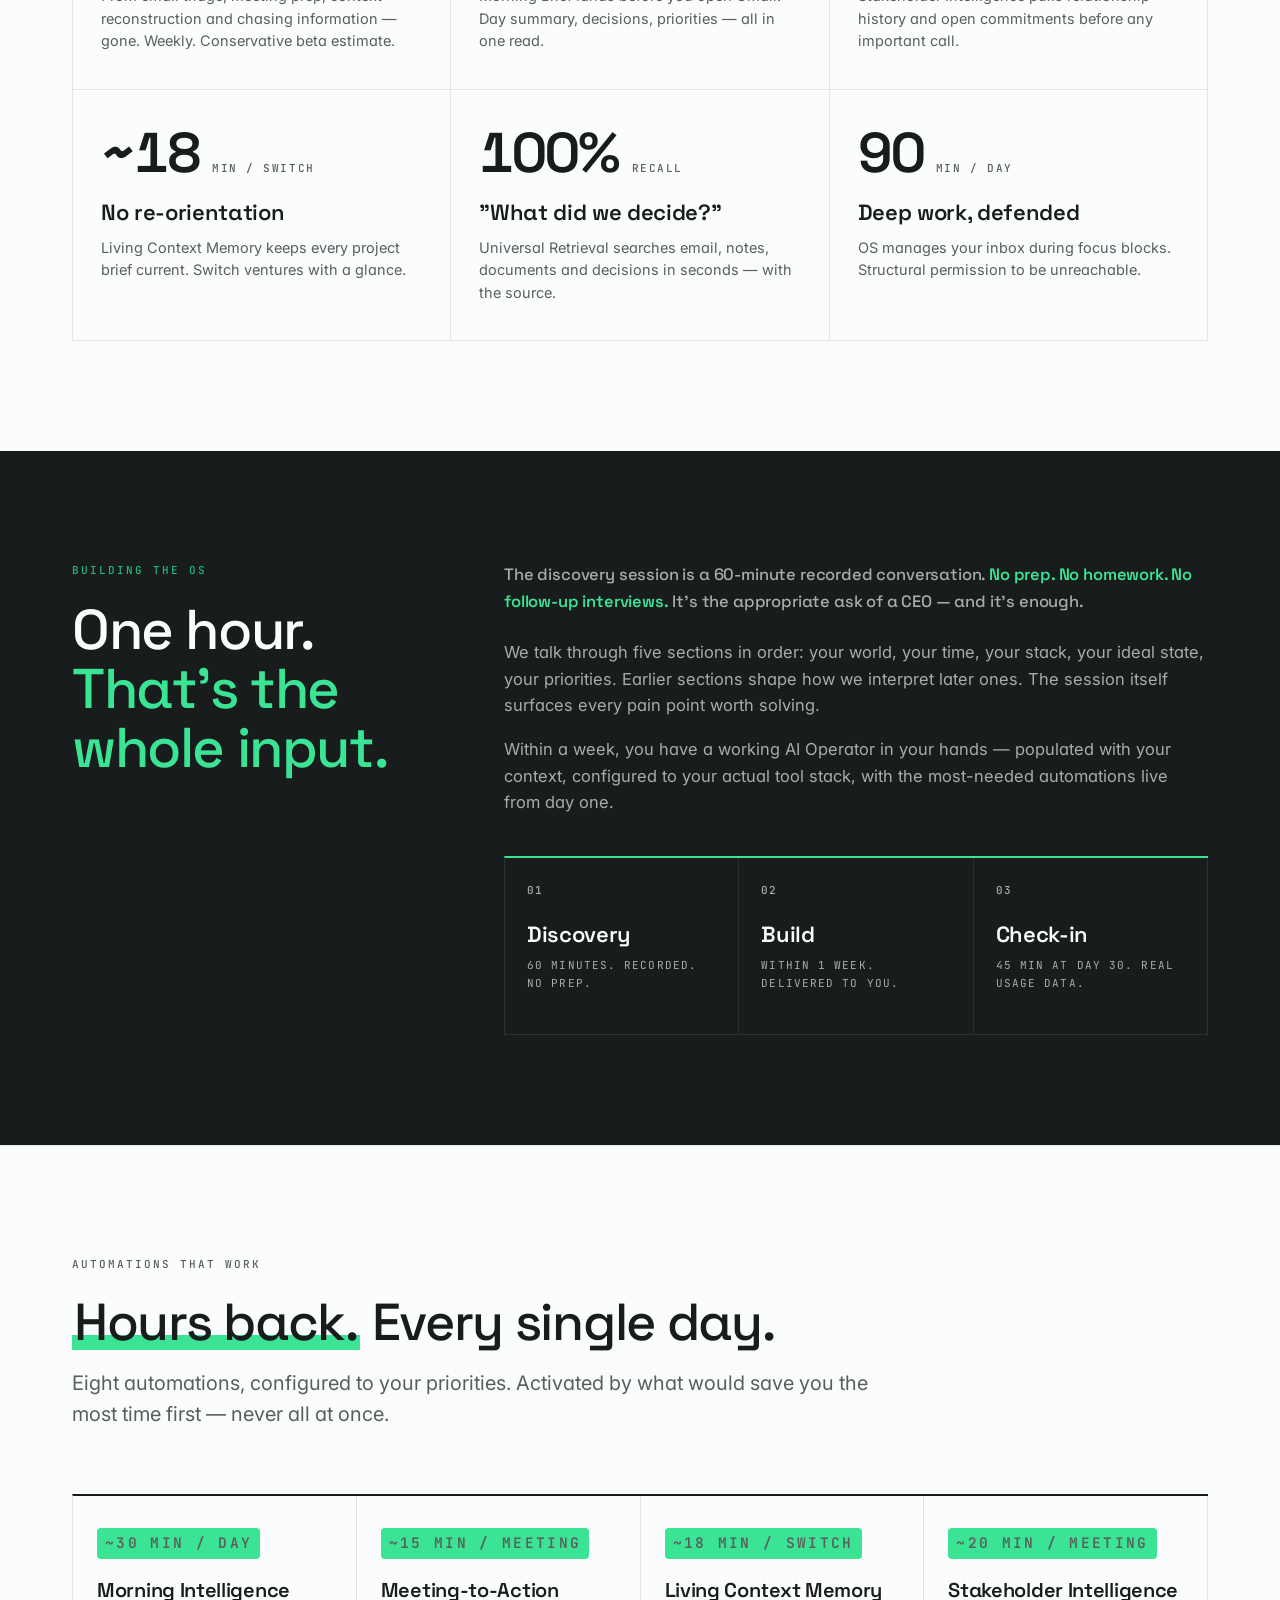
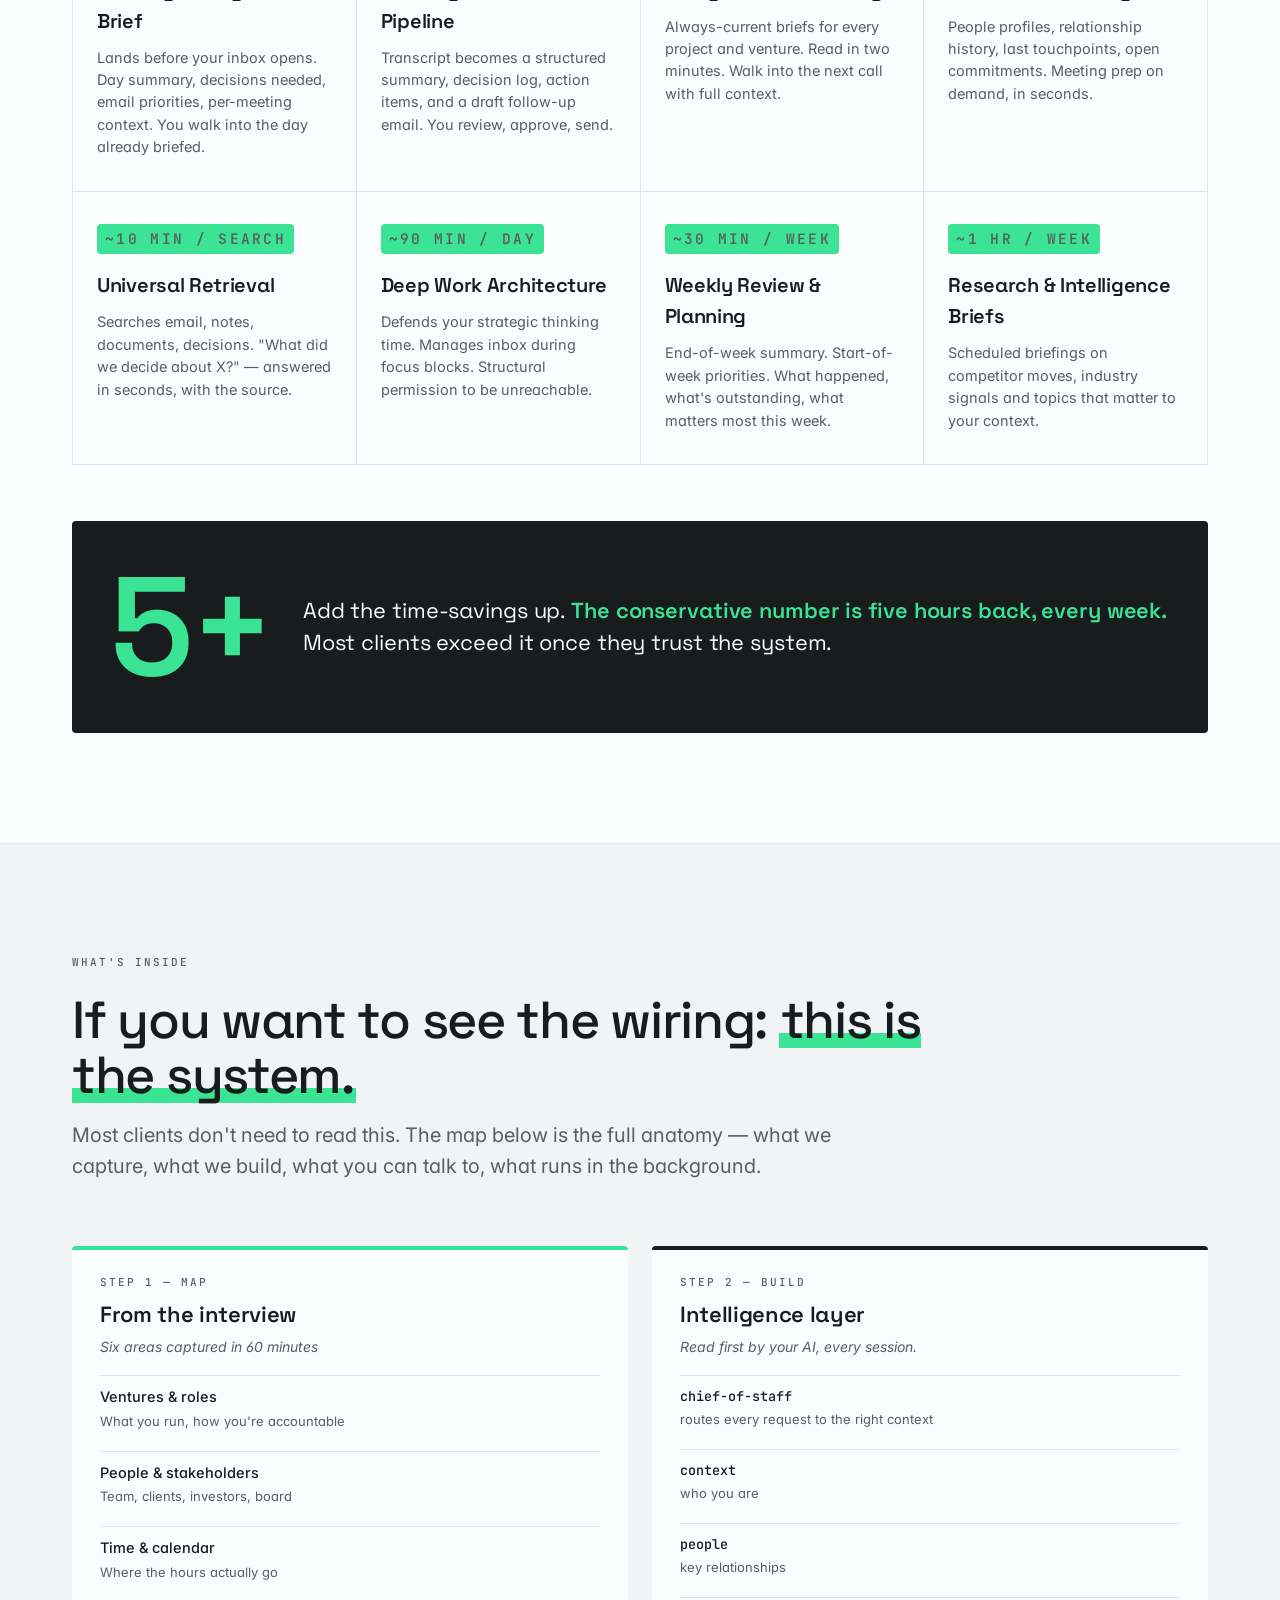
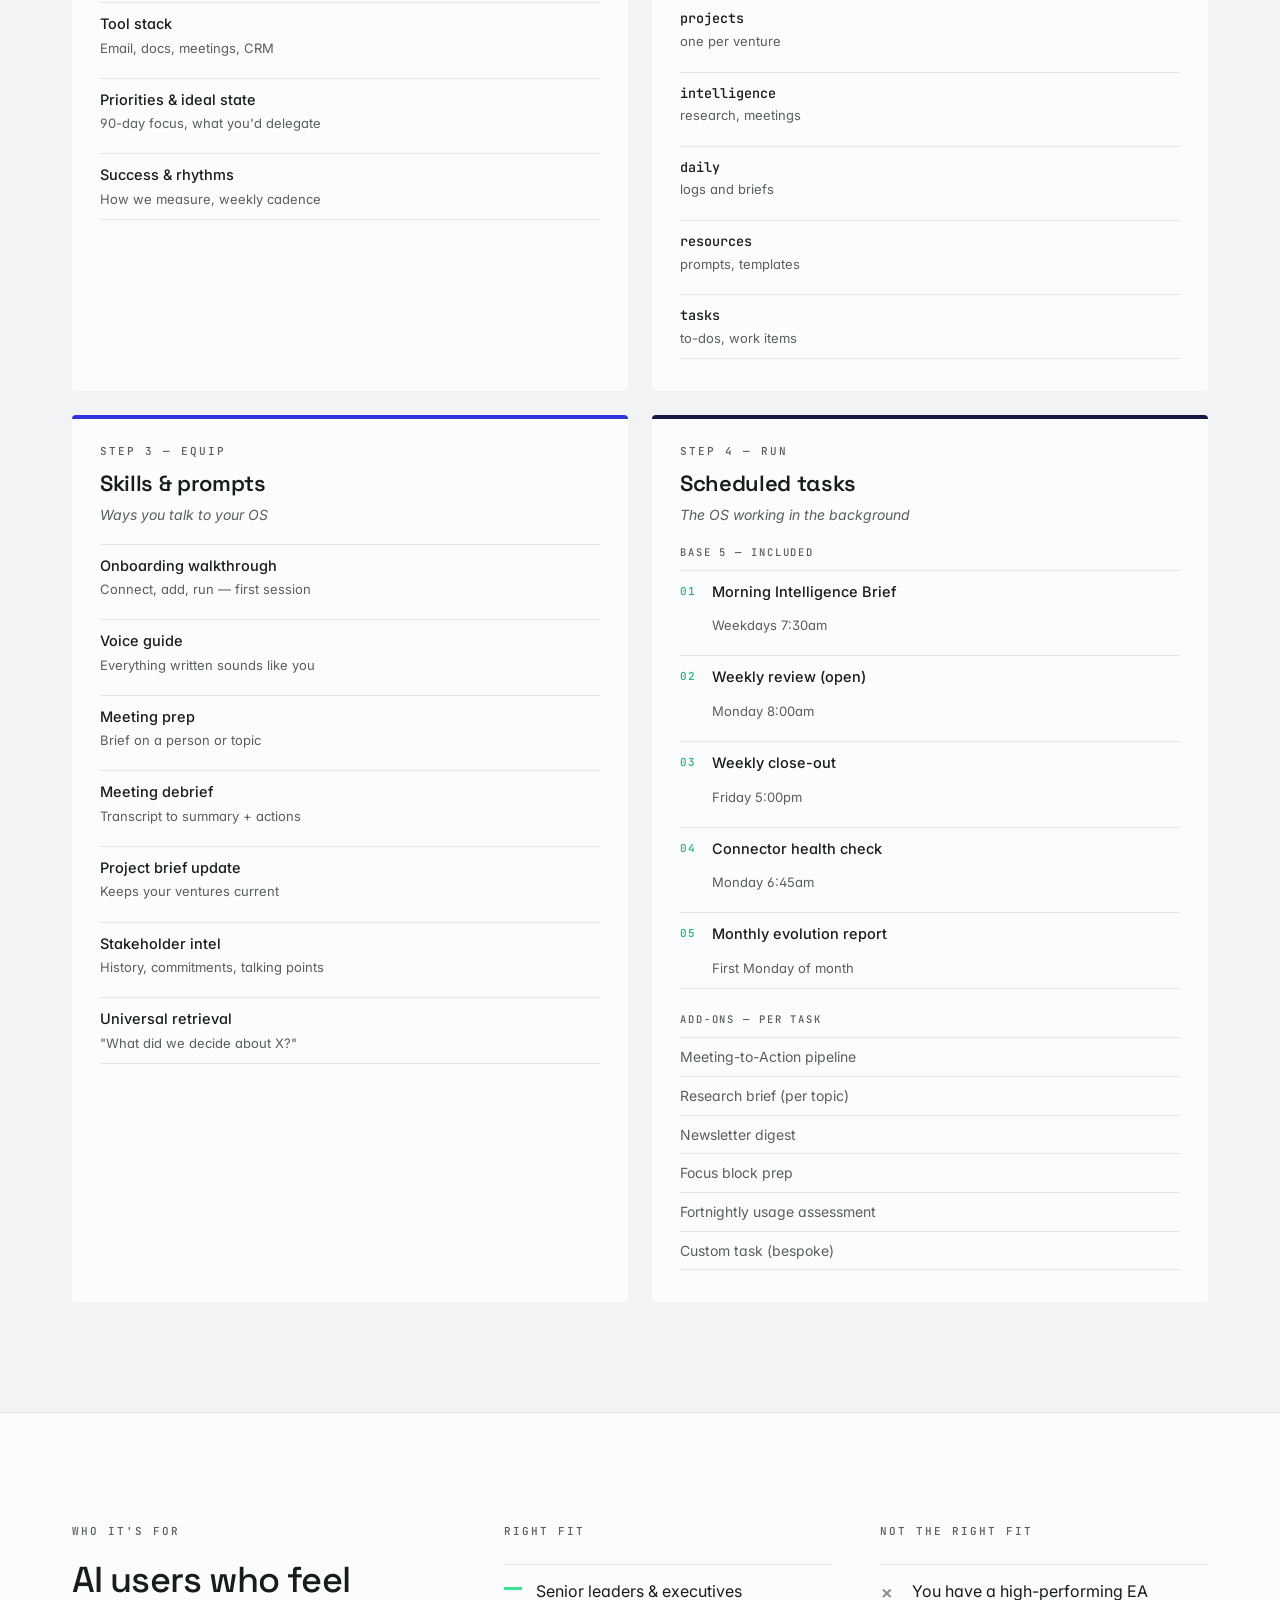
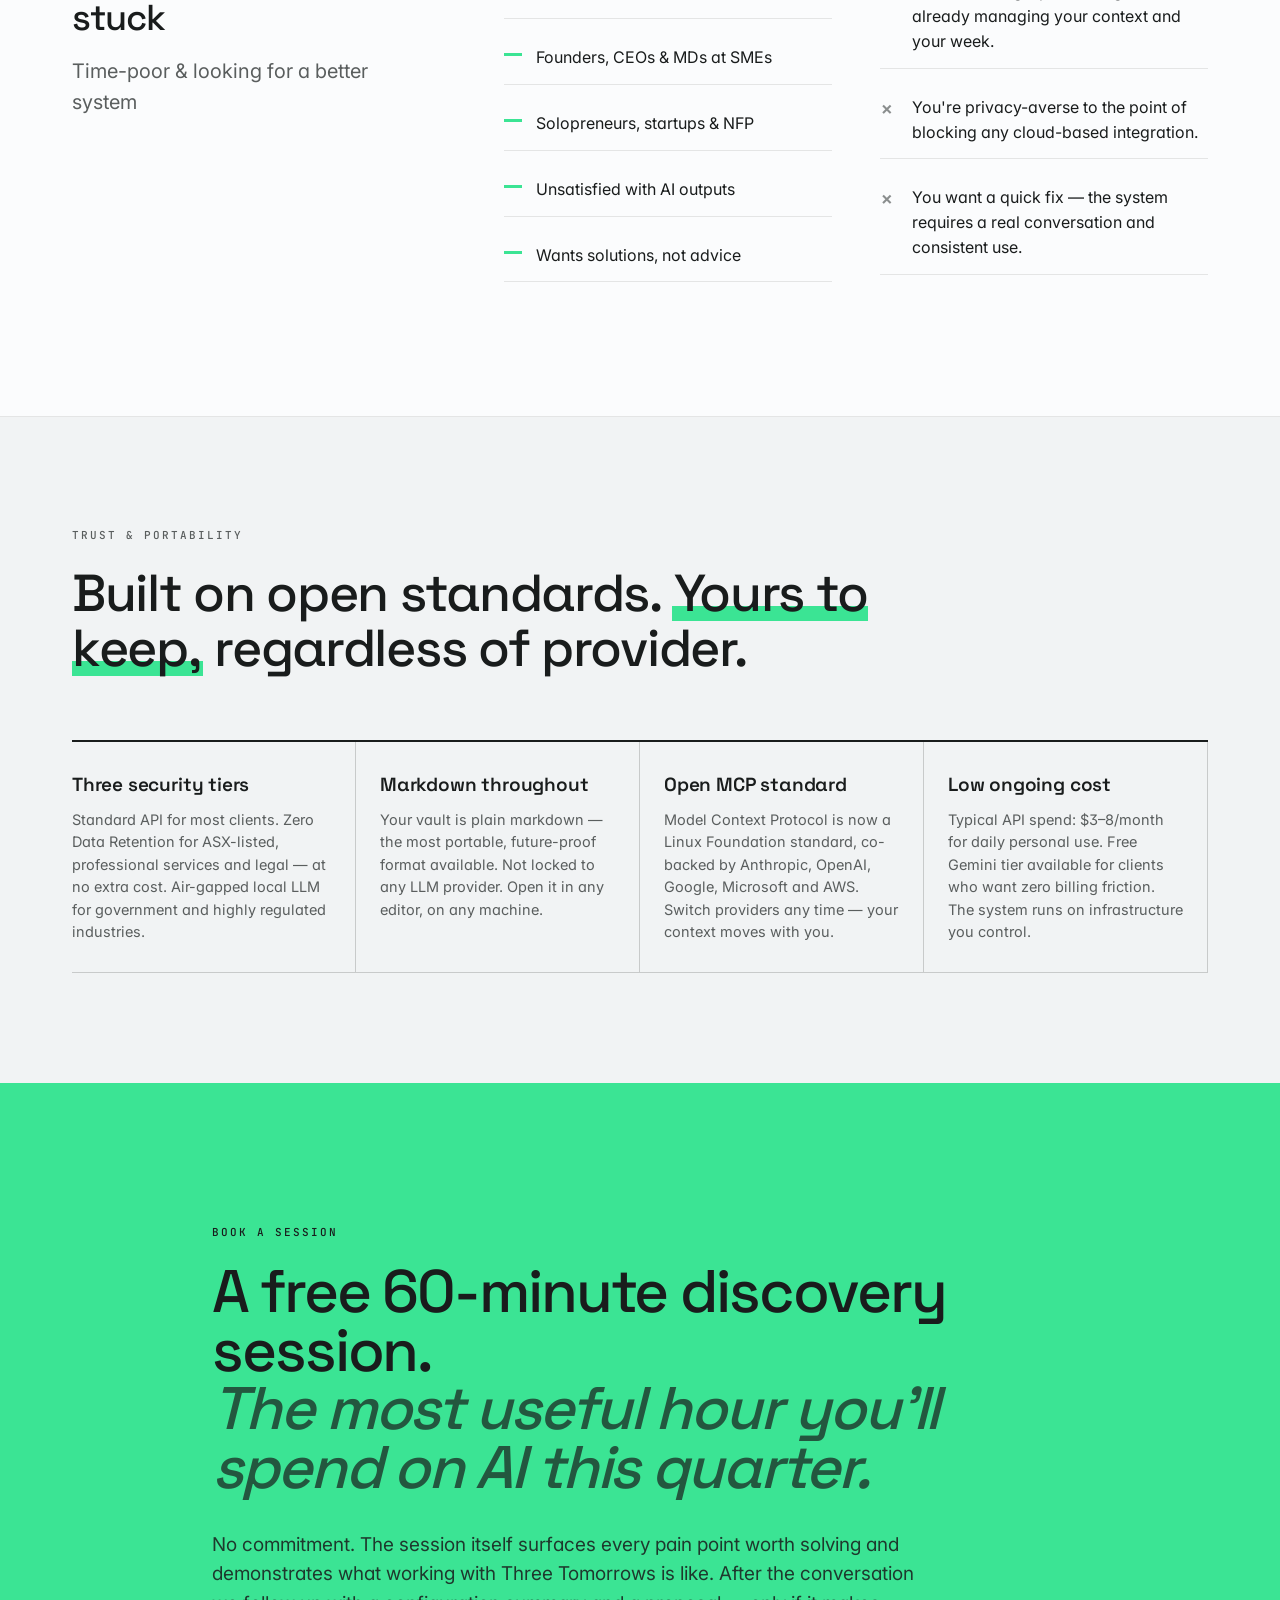
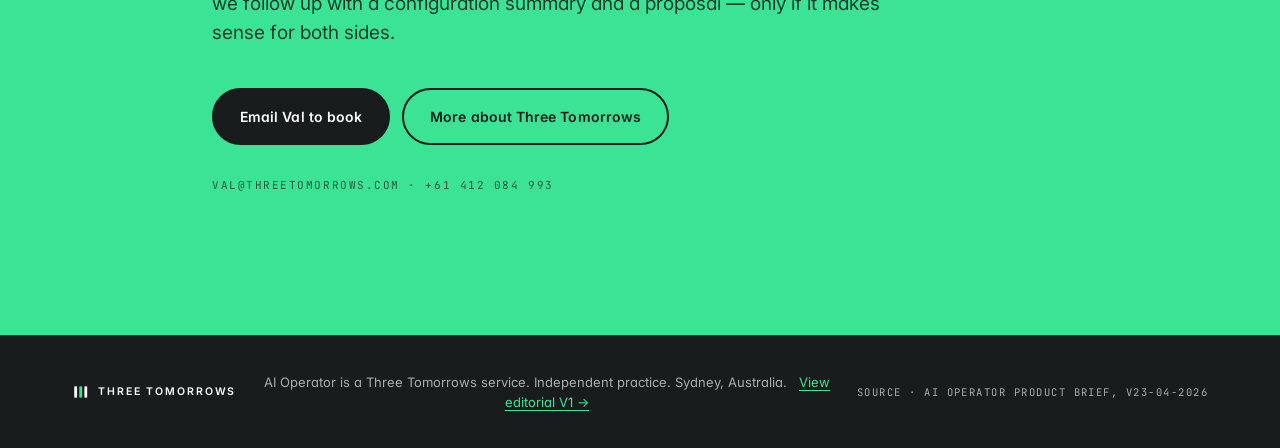
==== commit a70f752e: "Drop g-feature variant from gains grid (V2) The top-left 'Reclaimed time' card was permanently dark;" ====
--- a/v2/index.html
+++ b/v2/index.html
@@ -90,7 +90,7 @@
     </header>
 
     <div class="gains">
-      <article class="gain g-feature">
+      <article class="gain">
         <p class="gain-num"><span class="num-big">5–10</span><span class="num-unit">hours / week</span></p>
         <h3>Reclaimed time</h3>
         <p>From email triage, meeting prep, context reconstruction and chasing information — gone. Weekly. Conservative beta estimate.</p>
--- a/v2/styles.css
+++ b/v2/styles.css
@@ -442,15 +442,6 @@
 .gain:hover .num-big { color: var(--mint); }
 .gain:hover .num-unit { color: var(--ink-neutral); }
 
-.gain.g-feature {
-  background: var(--ink);
-  color: var(--ink-paper);
-}
-.gain.g-feature:hover { background: var(--ink); }
-.gain.g-feature h3 { color: var(--ink-paper); }
-.gain.g-feature p { color: var(--ink-neutral); }
-.gain.g-feature .num-big { color: var(--mint); }
-.gain.g-feature .num-unit { color: var(--ink-neutral); }
 
 .gain-num {
   margin: 0 0 16px 0;
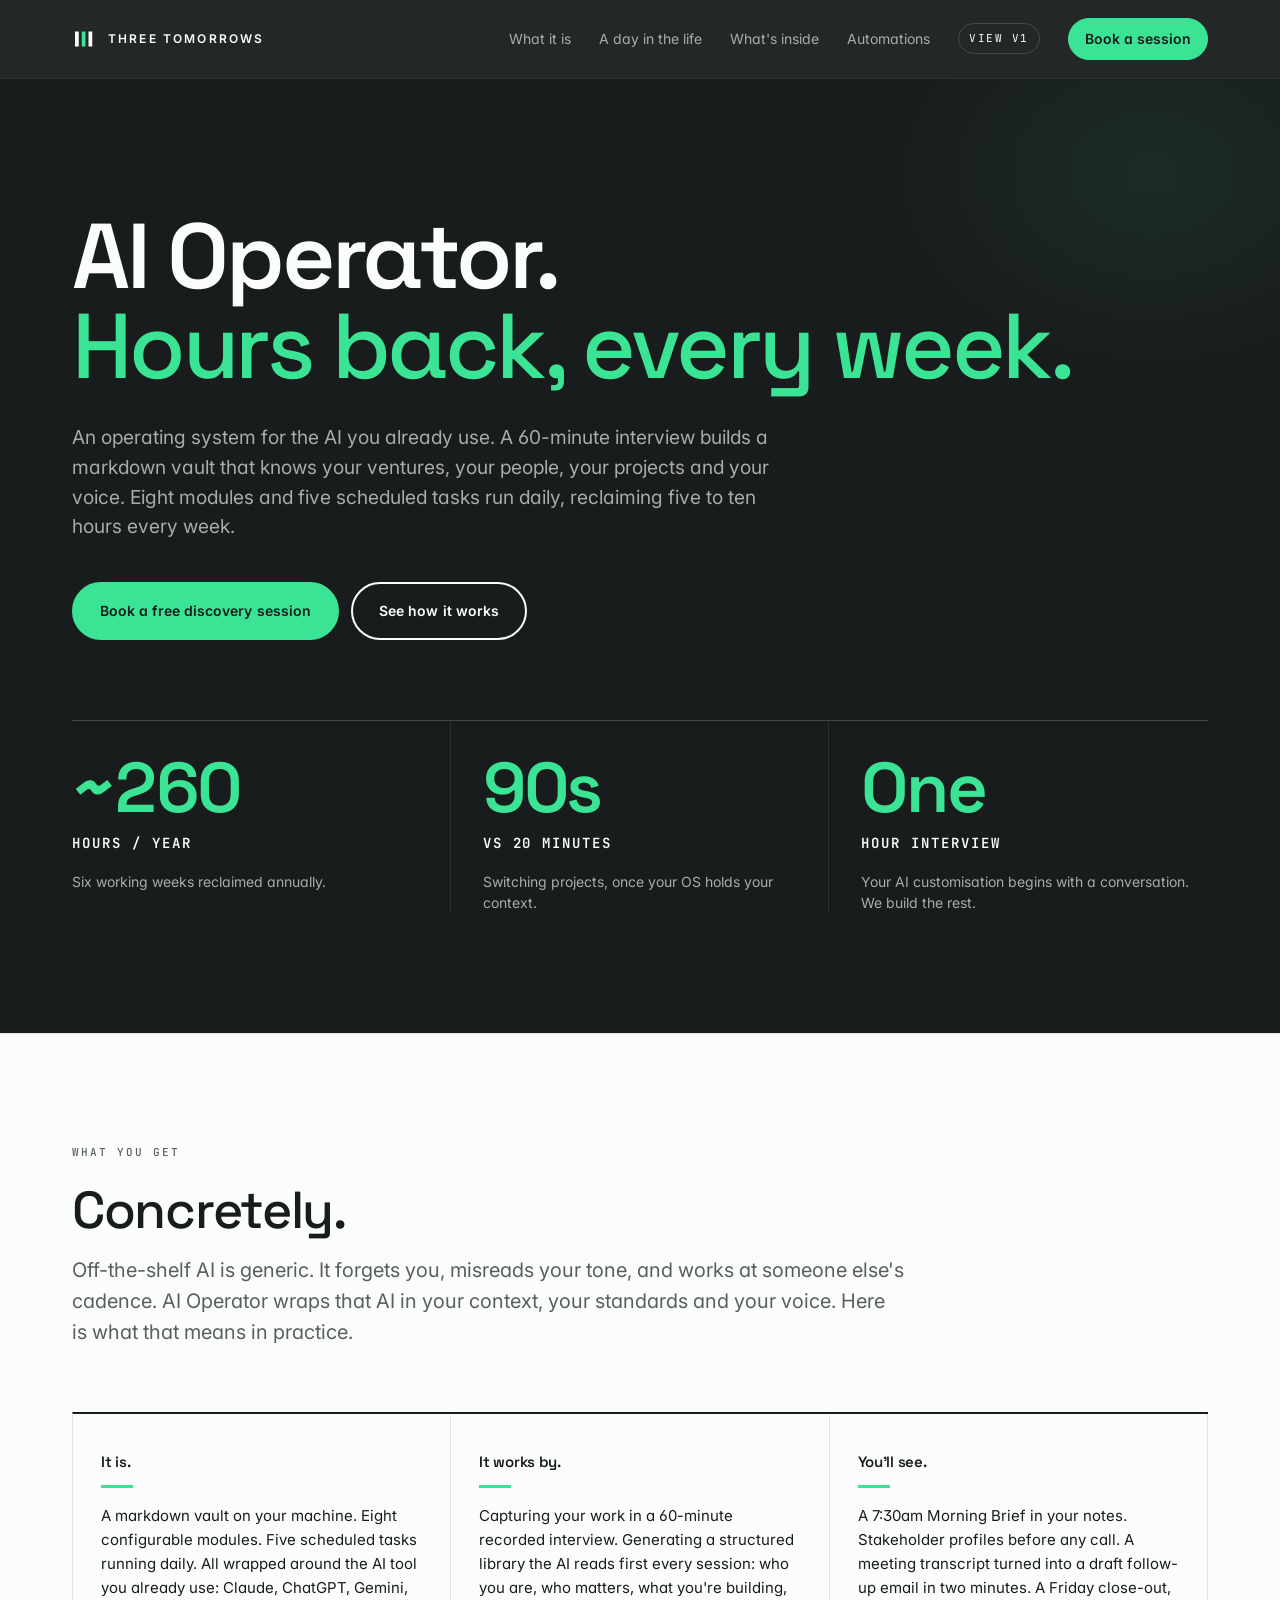
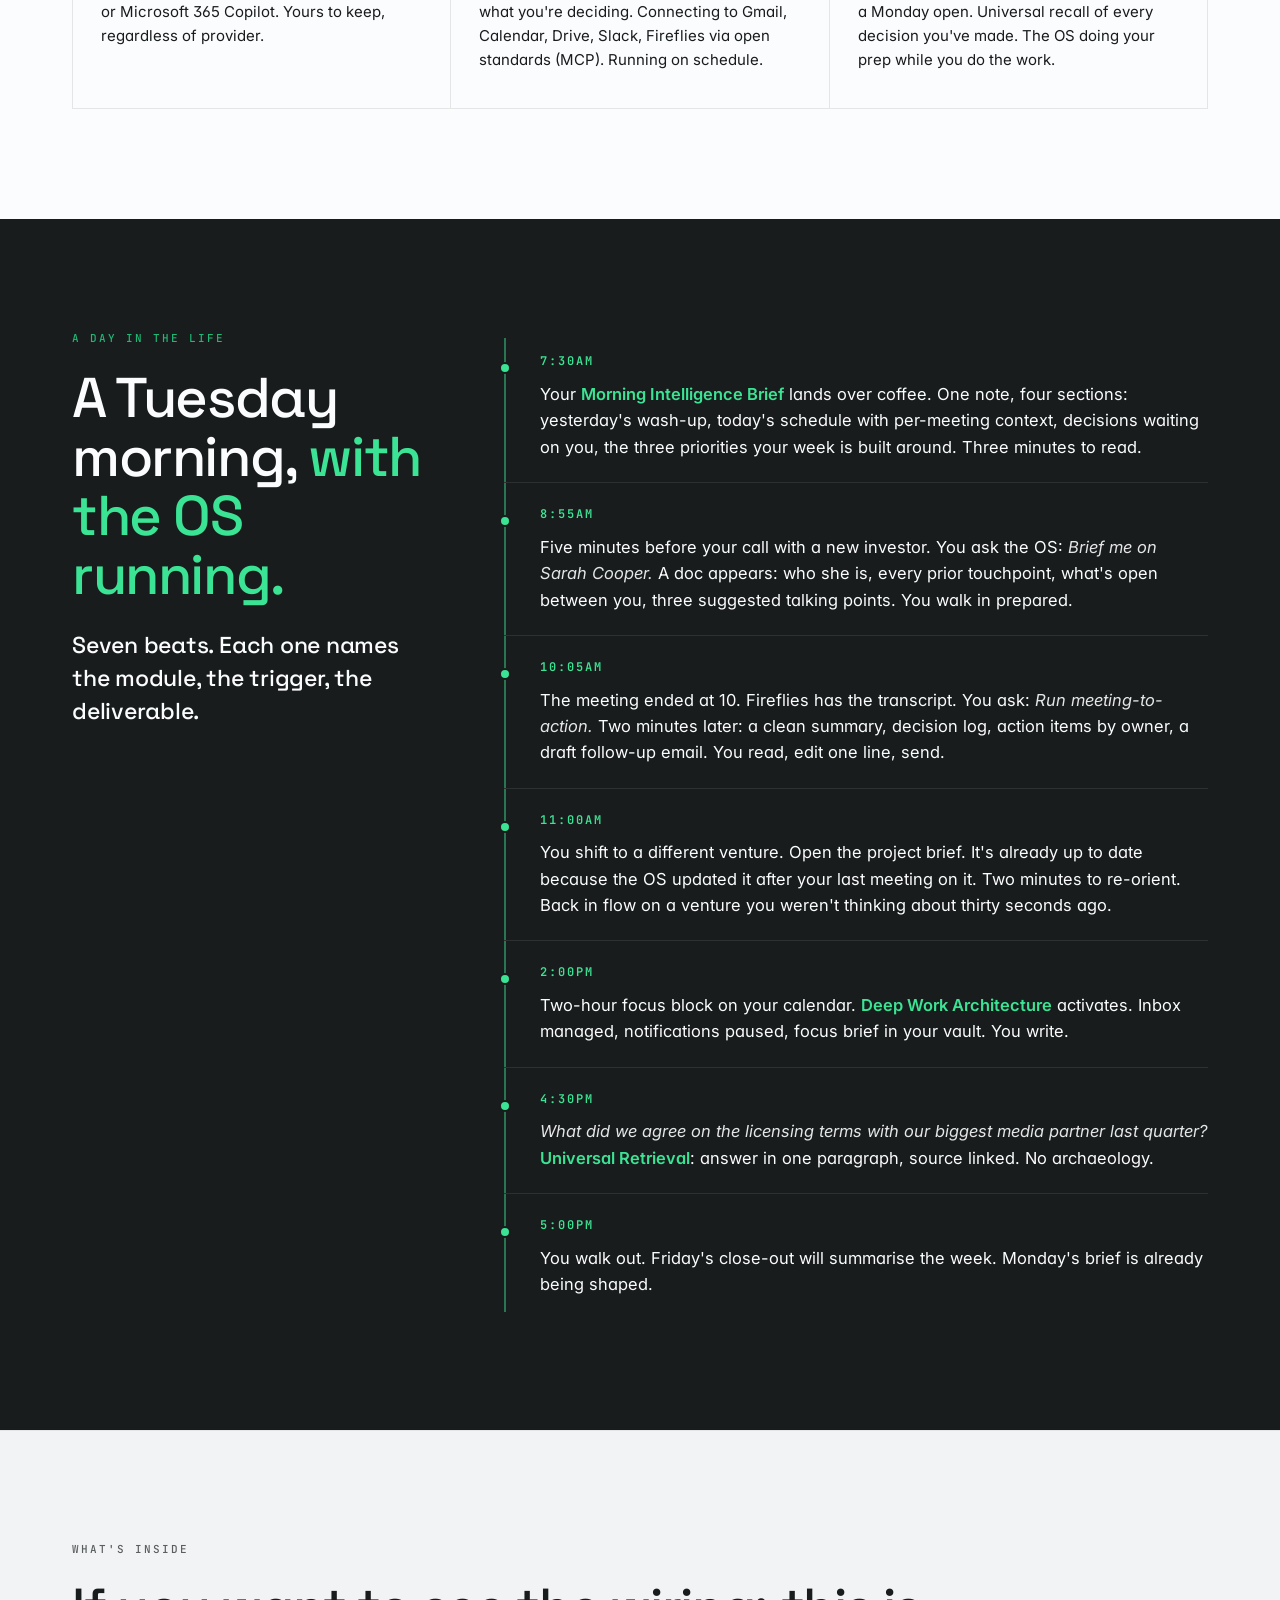
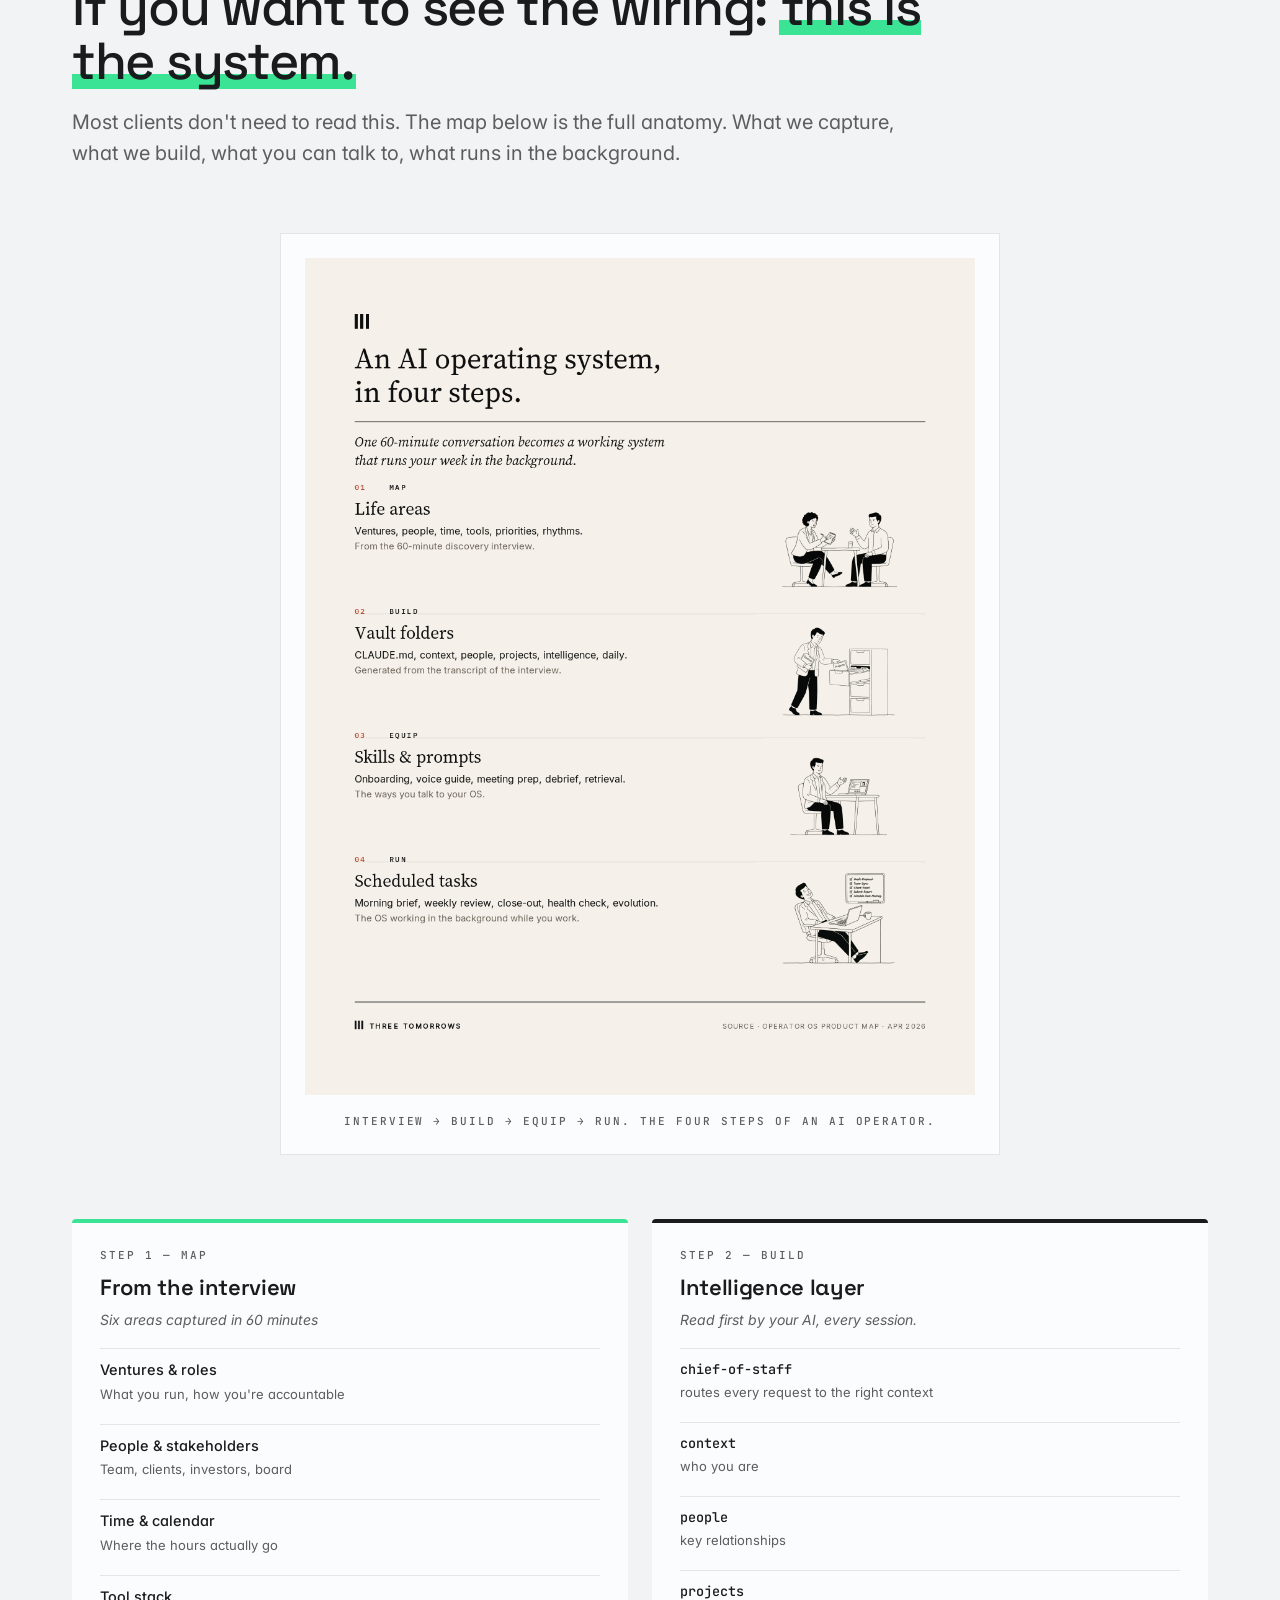
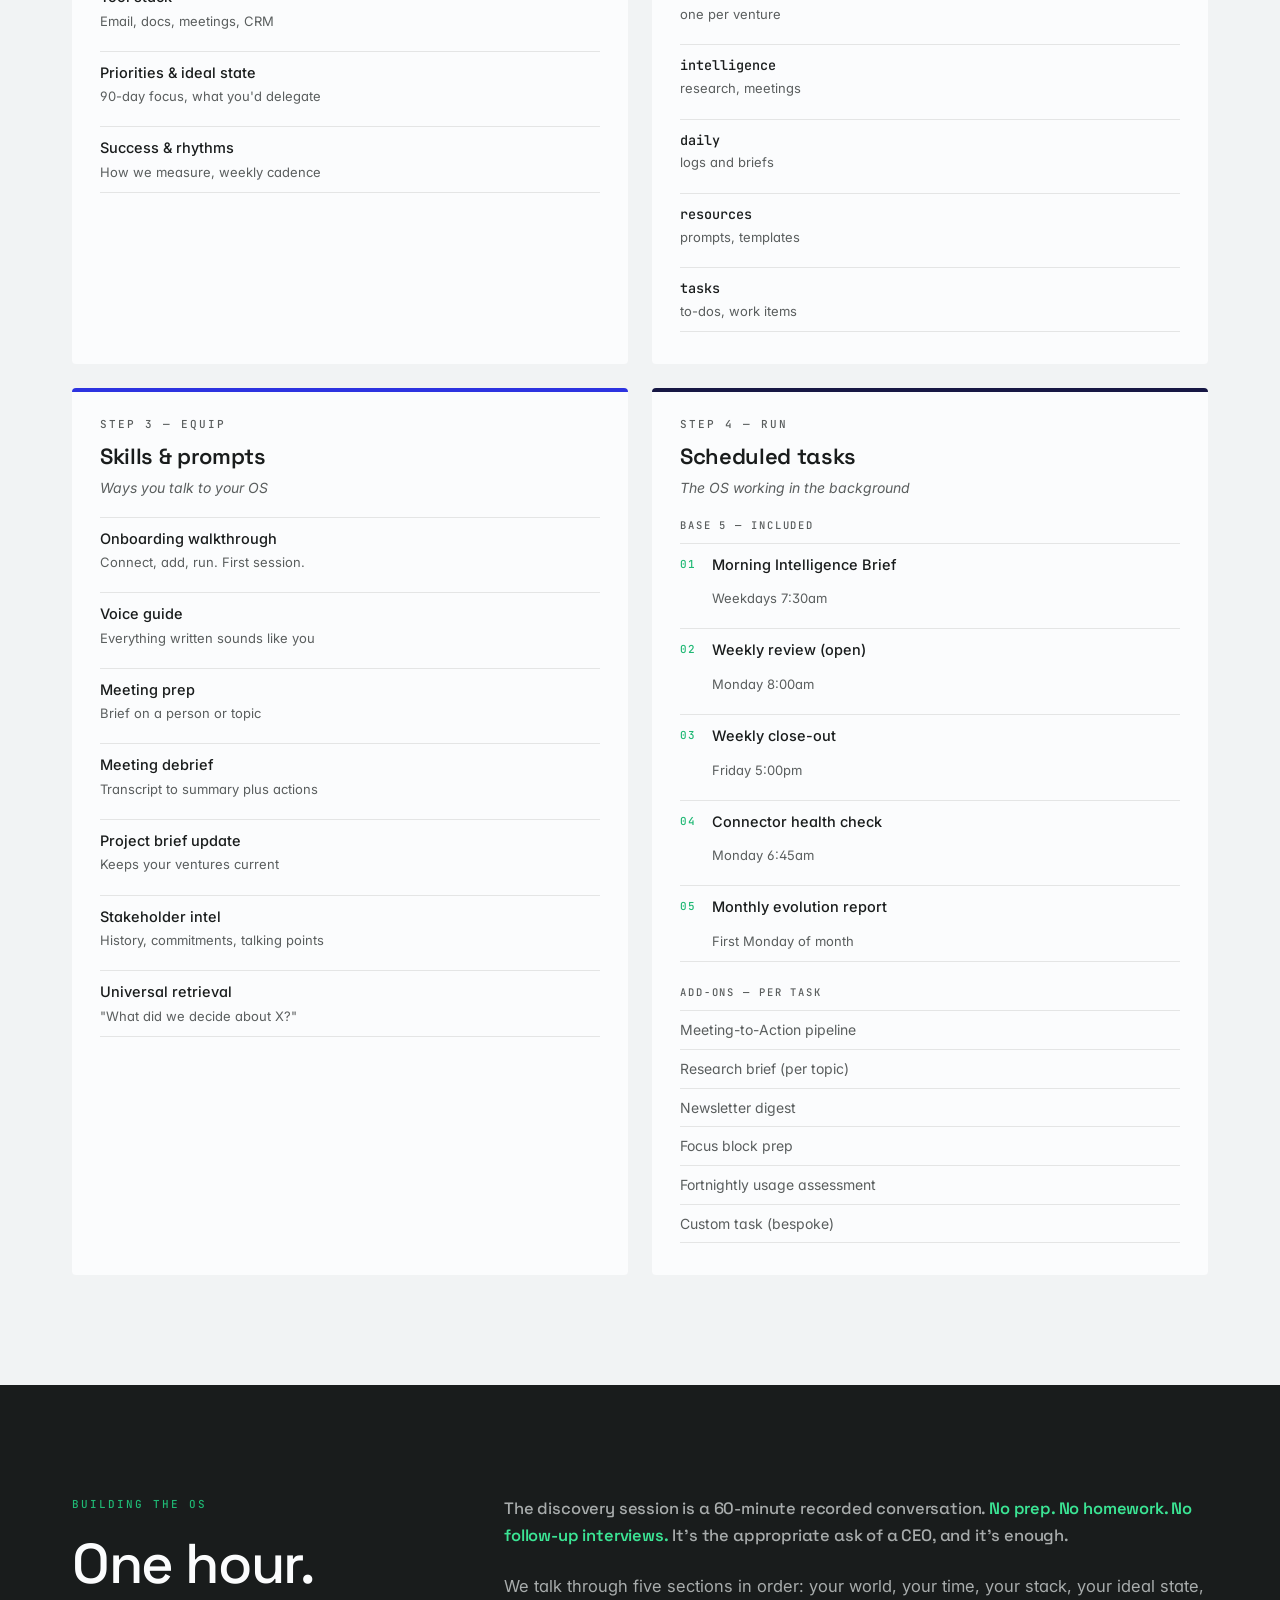
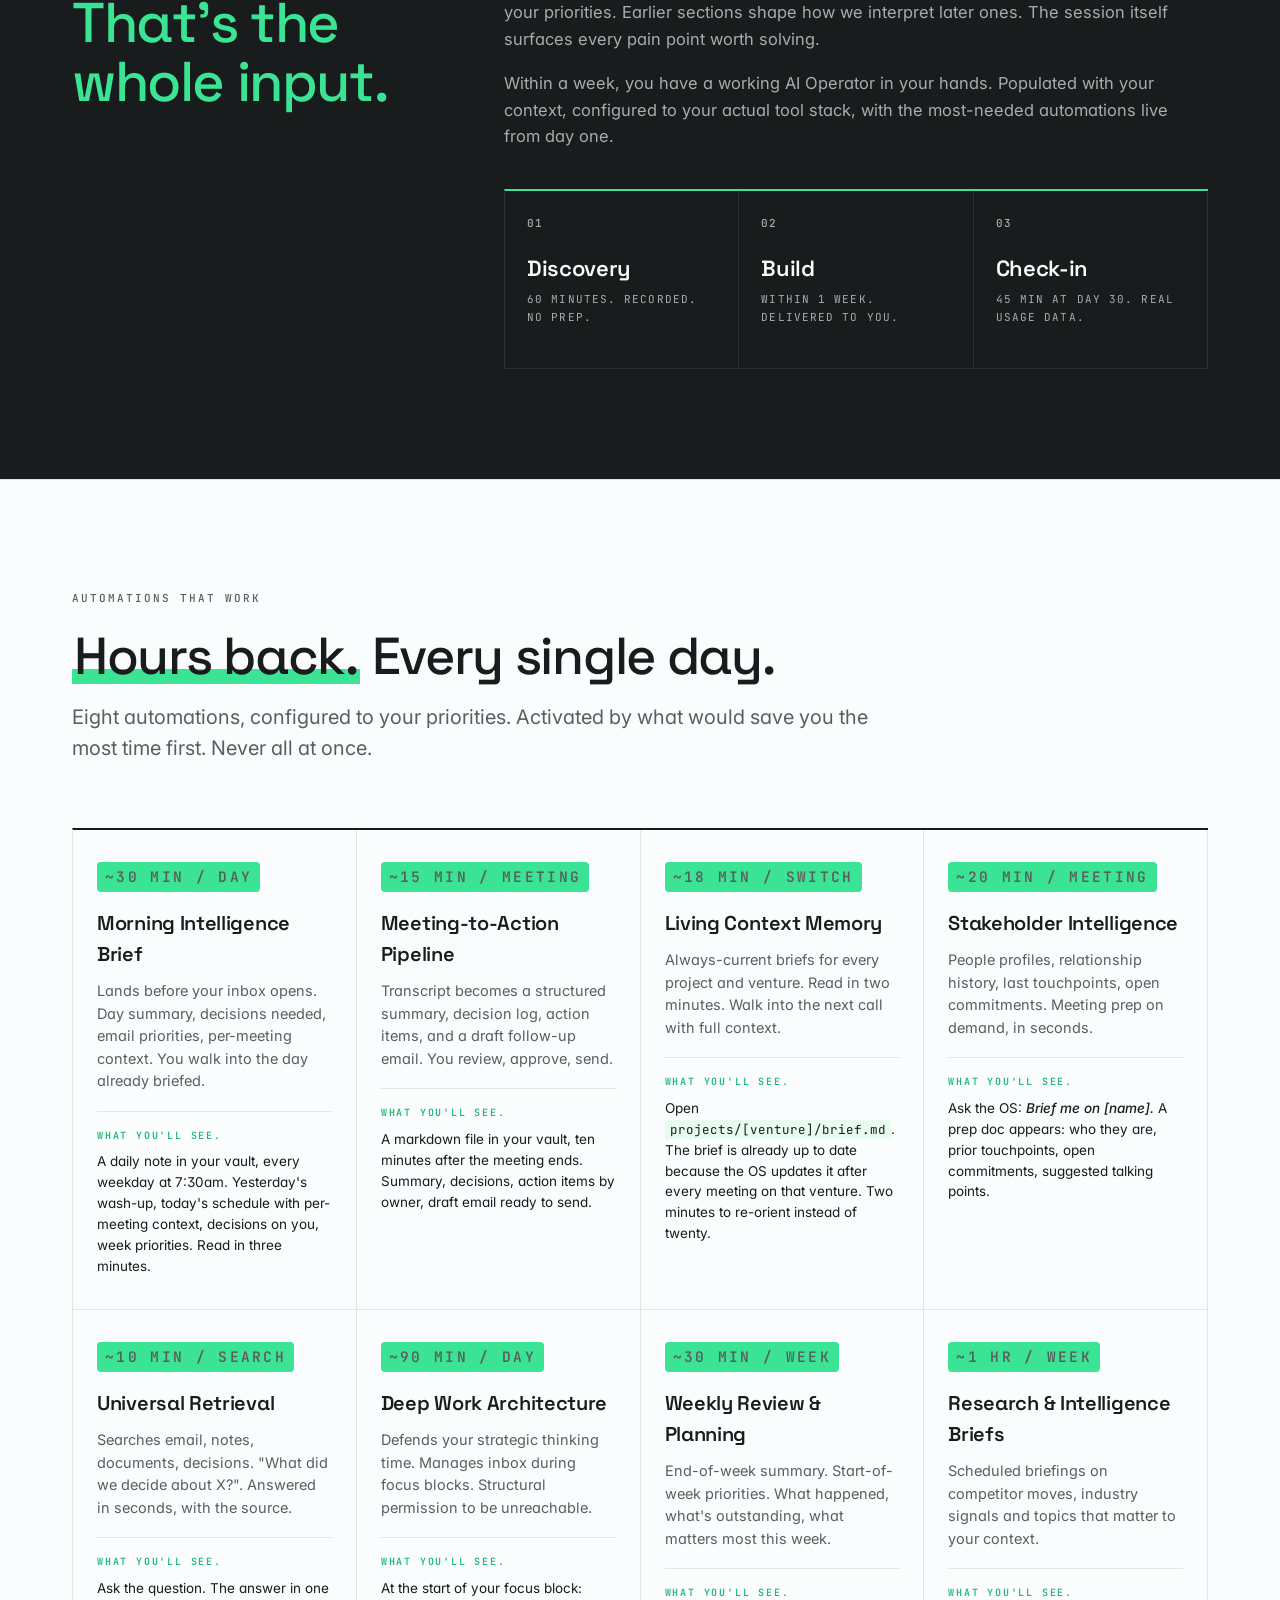
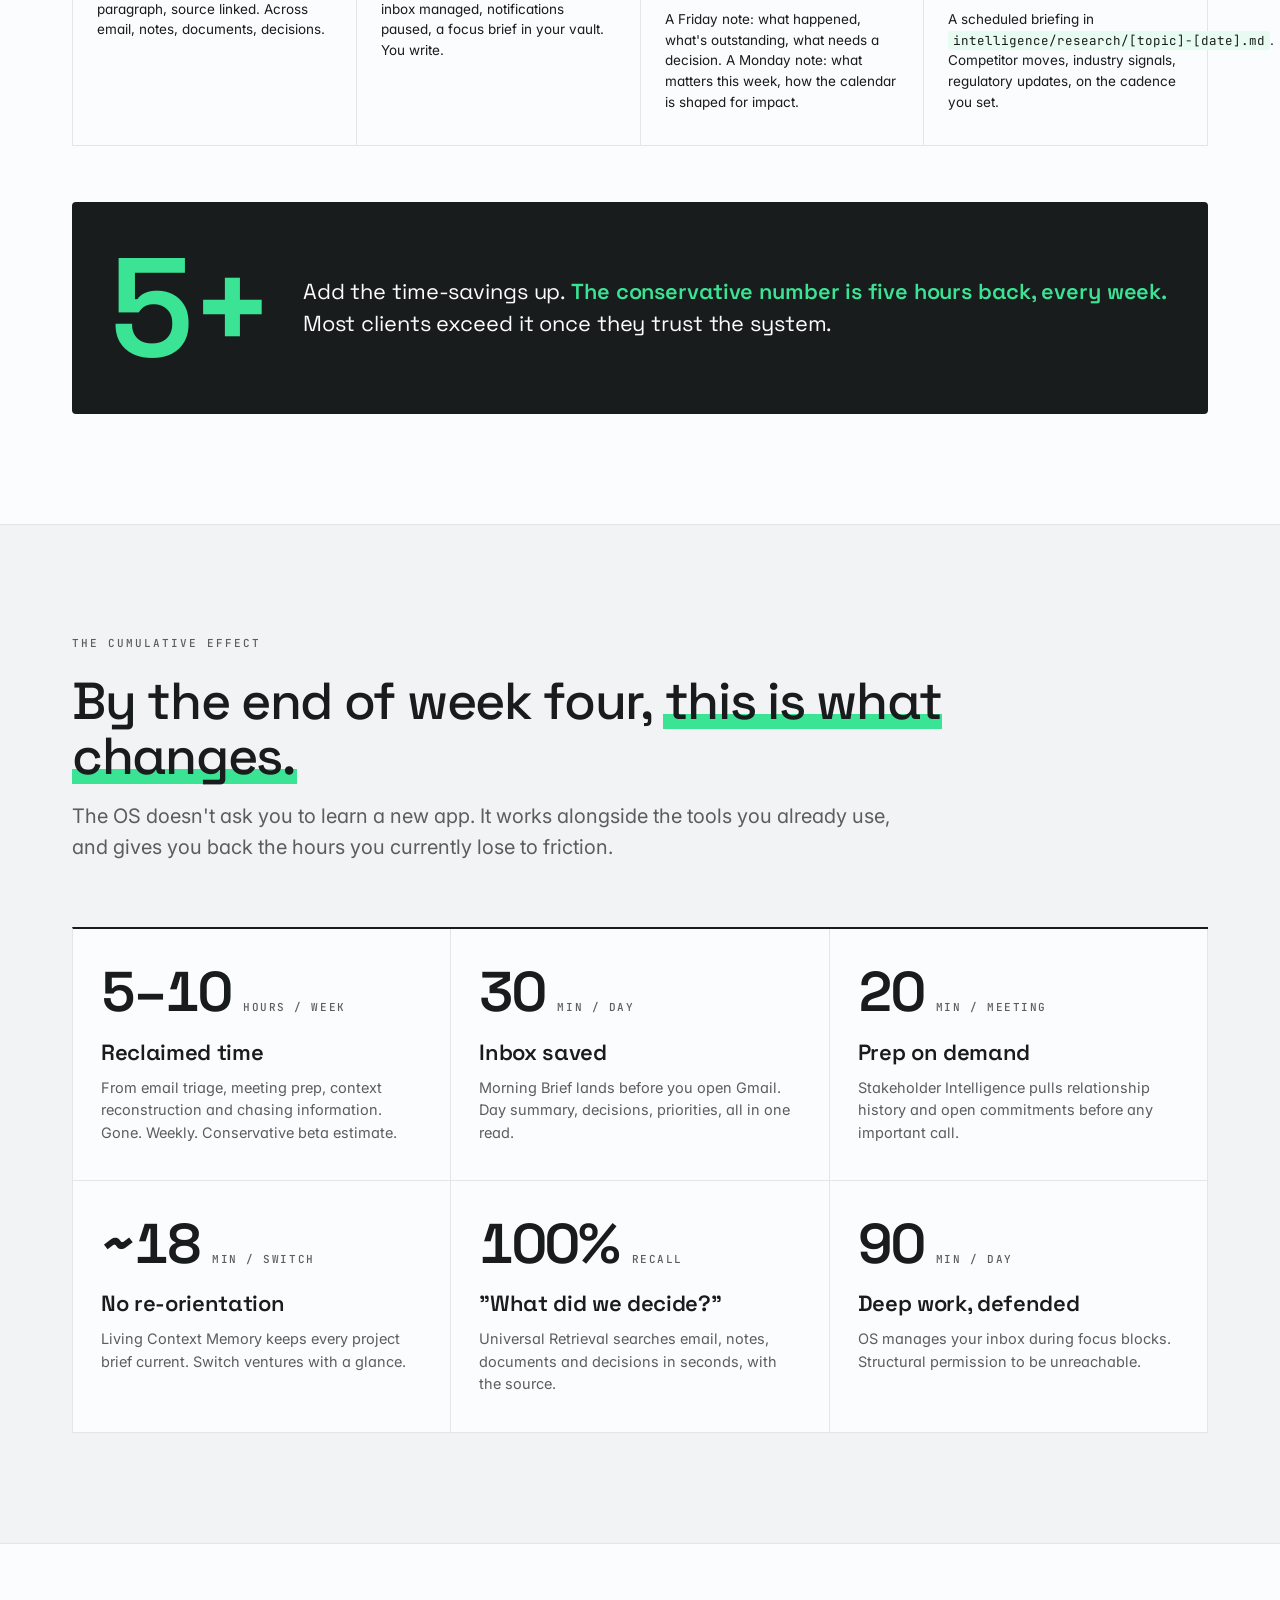
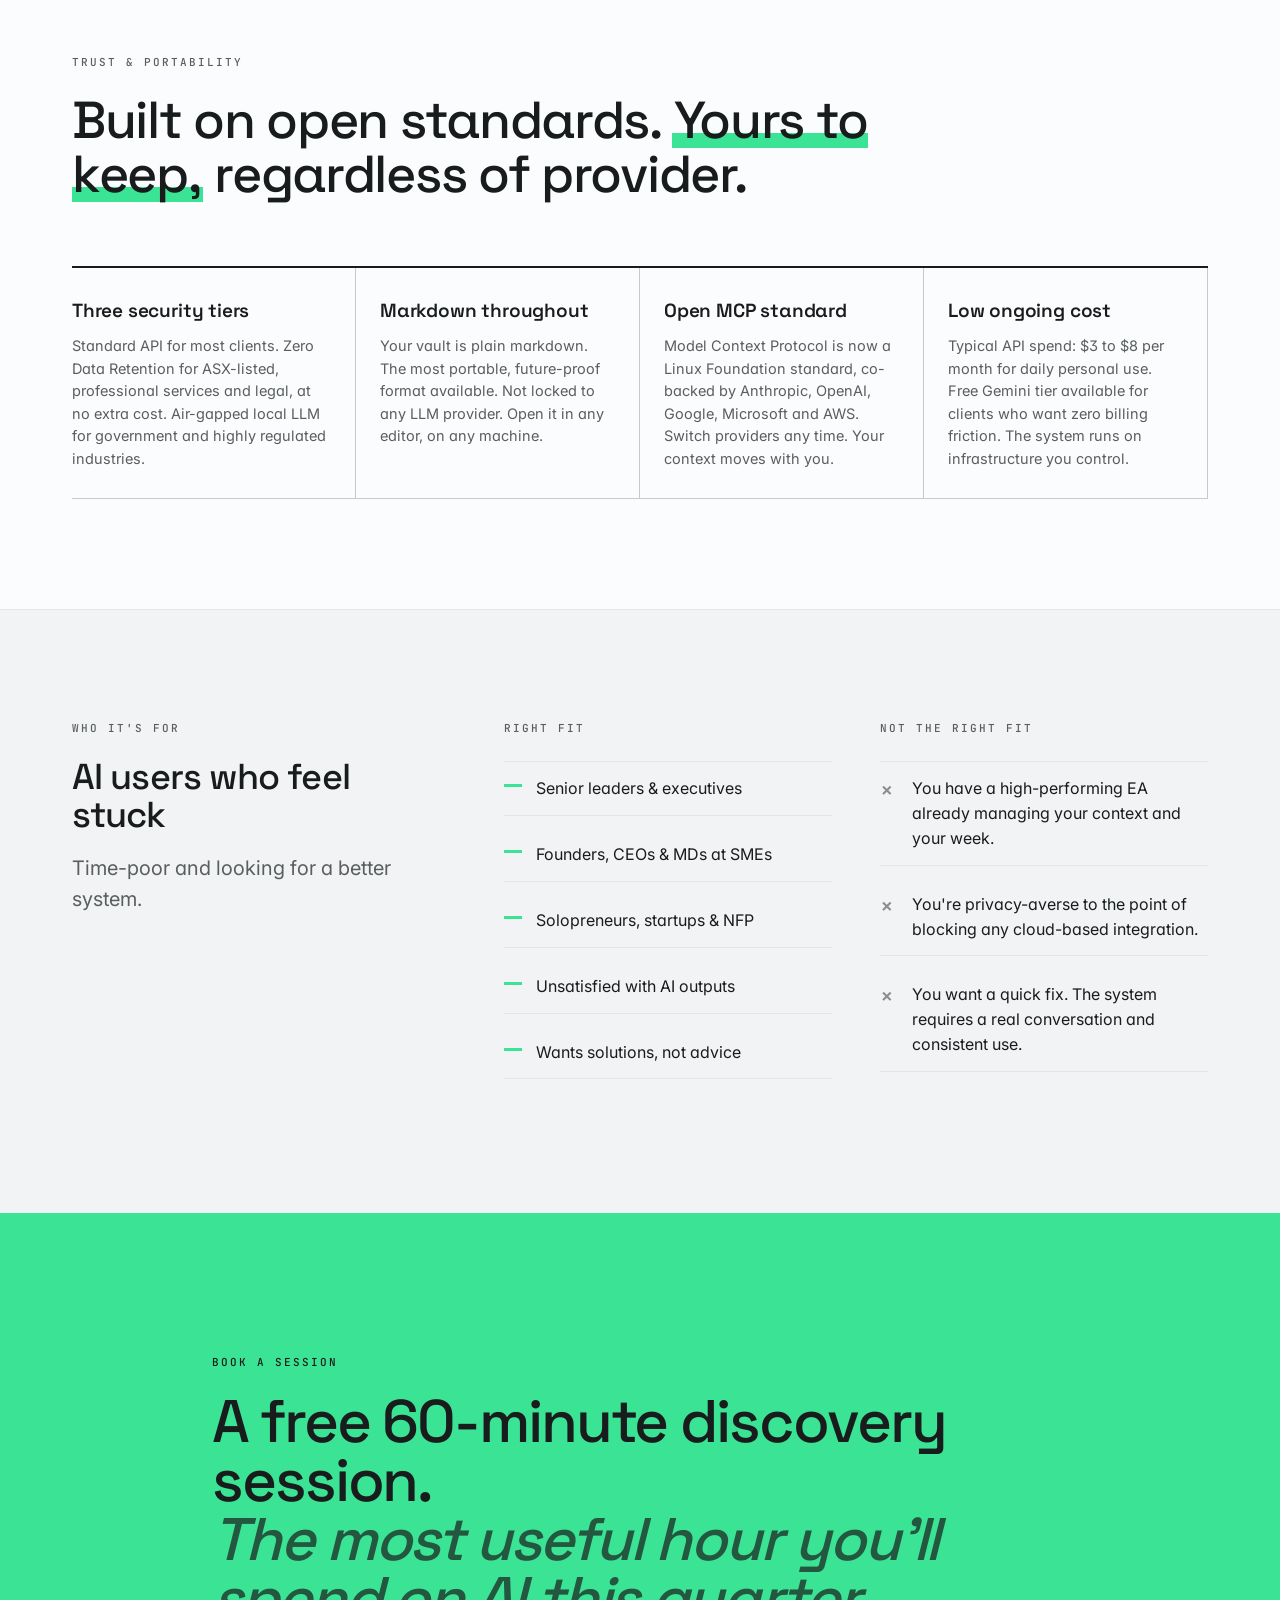
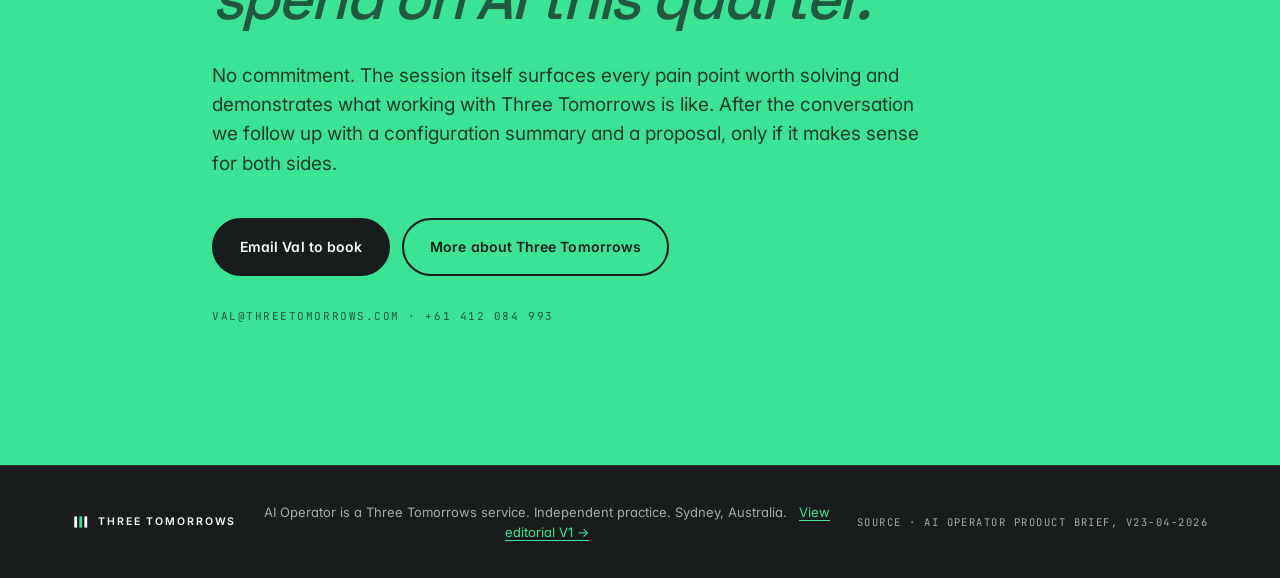
==== commit fdaf2b11: "v3 — heavier reorder, mechanism-led copy, em dashes stripped" ====
--- a/v2/index.html
+++ b/v2/index.html
@@ -4,12 +4,12 @@
 <meta charset="utf-8" />
 <meta name="viewport" content="width=device-width,initial-scale=1" />
 <title>AI Operator — Hours back, every week. Three Tomorrows.</title>
-<meta name="description" content="AI Operator — an operating system for your AI. Built for CEOs and Founders. One hour to build, five to ten hours back every week. A Three Tomorrows service." />
+<meta name="description" content="AI Operator. An operating system for the AI you already use. A 60-minute interview becomes a markdown vault. Eight modules and five scheduled tasks. Five to ten hours back, every week. A Three Tomorrows service." />
 <meta name="theme-color" content="#191C1C" />
 <link rel="icon" href="data:image/svg+xml,%3Csvg xmlns='http://www.w3.org/2000/svg' viewBox='0 0 32 32'%3E%3Crect width='32' height='32' fill='%23191C1C'/%3E%3Crect x='6' y='8' width='4' height='16' fill='%233BE494'/%3E%3Crect x='14' y='8' width='4' height='16' fill='%23FBFCFD'/%3E%3Crect x='22' y='8' width='4' height='16' fill='%23FBFCFD'/%3E%3C/svg%3E" />
 
 <meta property="og:title" content="AI Operator — Hours back, every week" />
-<meta property="og:description" content="AI Operator — an operating system for your AI. Built for CEOs. One hour to build, five to ten hours back every week." />
+<meta property="og:description" content="An operating system for the AI you already use. A 60-minute interview, a markdown vault, eight modules, five scheduled tasks. Hours back, every week." />
 <meta property="og:type" content="website" />
 
 <link rel="preconnect" href="https://fonts.googleapis.com" />
@@ -33,10 +33,10 @@
       <span class="wordmark">Three&nbsp;Tomorrows</span>
     </a>
     <nav aria-label="Primary">
-      <a href="#gains">The gains</a>
-      <a href="#building">Building the OS</a>
+      <a href="#concretely">What it is</a>
+      <a href="#tuesday">A day in the life</a>
+      <a href="#map">What's inside</a>
       <a href="#automations">Automations</a>
-      <a href="#map">What's inside</a>
       <a href="../" class="version-pill" aria-label="Switch to editorial V1">View V1</a>
       <a class="nav-cta" href="#book">Book a session</a>
     </nav>
@@ -45,20 +45,20 @@
 
 <main id="main">
 
+<!-- ========== 1. Hero ========== -->
 <section id="top" class="hero">
   <div class="container hero-inner">
     <h1 class="display">
-      AI Operator: genuine AI productivity
+      AI Operator. <em>Hours back, every week.</em>
     </h1>
     <p class="lede">
-      Off-the-shelf AI is generic. It forgets you, misreads your tone, and
-      works at someone else's cadence. AI Operator wraps it in your context,
-      your standards and your voice — and reclaims 5–10 hours every week
-      from email, meeting prep, retrieval and re-orientation.
+      An operating system for the AI you already use. A 60-minute interview builds
+      a markdown vault that knows your ventures, your people, your projects and your voice.
+      Eight modules and five scheduled tasks run daily, reclaiming five to ten hours every week.
     </p>
     <div class="cta-row">
       <a class="btn btn-mint" href="#book">Book a free discovery session</a>
-      <a class="btn btn-ghost-light" href="#gains">See the gains</a>
+      <a class="btn btn-ghost-light" href="#concretely">See how it works</a>
     </div>
 
     <div class="hero-stats">
@@ -81,158 +81,89 @@
   </div>
 </section>
 
-<section id="gains" class="band band-paper">
+<!-- ========== 2. NEW — What it actually is ========== -->
+<section id="concretely" class="band band-paper">
   <div class="container">
     <header class="section-head">
-      <p class="kicker">The real gains</p>
-      <h2 class="title">Productivity that compounds — <span class="mint-underline">not another tool</span> to manage.</h2>
-      <p class="subtitle">The OS doesn't ask you to learn a new app. It works alongside the tools you already use, and gives you back the hours you currently lose to friction.</p>
+      <p class="kicker">What you get</p>
+      <h2 class="title">Concretely.</h2>
+      <p class="subtitle">Off-the-shelf AI is generic. It forgets you, misreads your tone, and works at someone else's cadence. AI Operator wraps that AI in your context, your standards and your voice. Here is what that means in practice.</p>
     </header>
 
-    <div class="gains">
-      <article class="gain">
-        <p class="gain-num"><span class="num-big">5–10</span><span class="num-unit">hours / week</span></p>
-        <h3>Reclaimed time</h3>
-        <p>From email triage, meeting prep, context reconstruction and chasing information — gone. Weekly. Conservative beta estimate.</p>
-      </article>
-      <article class="gain">
-        <p class="gain-num"><span class="num-big">30</span><span class="num-unit">min / day</span></p>
-        <h3>Inbox saved</h3>
-        <p>Morning Brief lands before you open Gmail. Day summary, decisions, priorities — all in one read.</p>
-      </article>
-      <article class="gain">
-        <p class="gain-num"><span class="num-big">20</span><span class="num-unit">min / meeting</span></p>
-        <h3>Prep on demand</h3>
-        <p>Stakeholder Intelligence pulls relationship history and open commitments before any important call.</p>
-      </article>
-      <article class="gain">
-        <p class="gain-num"><span class="num-big">~18</span><span class="num-unit">min / switch</span></p>
-        <h3>No re-orientation</h3>
-        <p>Living Context Memory keeps every project brief current. Switch ventures with a glance.</p>
-      </article>
-      <article class="gain">
-        <p class="gain-num"><span class="num-big">100%</span><span class="num-unit">recall</span></p>
-        <h3>"What did we decide?"</h3>
-        <p>Universal Retrieval searches email, notes, documents and decisions in seconds — with the source.</p>
-      </article>
-      <article class="gain">
-        <p class="gain-num"><span class="num-big">90</span><span class="num-unit">min / day</span></p>
-        <h3>Deep work, defended</h3>
-        <p>OS manages your inbox during focus blocks. Structural permission to be unreachable.</p>
-      </article>
-    </div>
-  </div>
-</section>
-
-<section id="building" class="band band-charcoal">
-  <div class="container building-grid">
-    <div class="building-label">
-      <p class="kicker kicker-mint">Building the OS</p>
-      <h2 class="title">One hour.<br /><span class="mint-text">That's the whole input.</span></h2>
-    </div>
-    <div class="building-body">
-      <p class="lede-secondary">
-        The discovery session is a 60-minute recorded conversation. <em>No prep. No homework. No follow-up interviews.</em>
-        It's the appropriate ask of a CEO — and it's enough.
+    <div class="concretely">
+      <article class="concretely-col">
+        <p class="concretely-label">It is.</p>
+        <p>A markdown vault on your machine. Eight configurable modules. Five scheduled tasks running daily. All wrapped around the AI tool you already use: Claude, ChatGPT, Gemini, or Microsoft 365 Copilot. Yours to keep, regardless of provider.</p>
+      </article>
+      <article class="concretely-col">
+        <p class="concretely-label">It works by.</p>
+        <p>Capturing your work in a 60-minute recorded interview. Generating a structured library the AI reads first every session: who you are, who matters, what you're building, what you're deciding. Connecting to Gmail, Calendar, Drive, Slack, Fireflies via open standards (MCP). Running on schedule.</p>
+      </article>
+      <article class="concretely-col">
+        <p class="concretely-label">You'll see.</p>
+        <p>A 7:30am Morning Brief in your notes. Stakeholder profiles before any call. A meeting transcript turned into a draft follow-up email in two minutes. A Friday close-out, a Monday open. Universal recall of every decision you've made. The OS doing your prep while you do the work.</p>
+      </article>
+    </div>
+  </div>
+</section>
+
+<!-- ========== 3. NEW — A Tuesday morning ========== -->
+<section id="tuesday" class="band band-charcoal">
+  <div class="container tuesday-grid">
+    <div class="tuesday-label">
+      <p class="kicker kicker-mint">A day in the life</p>
+      <h2 class="title">A Tuesday morning, <span class="mint-text">with the OS running.</span></h2>
+      <p class="lede-secondary tuesday-lede">
+        Seven beats. Each one names the module, the trigger, the deliverable.
       </p>
-      <p>
-        We talk through five sections in order: your world, your time, your stack, your ideal state, your priorities.
-        Earlier sections shape how we interpret later ones. The session itself surfaces every pain point worth solving.
-      </p>
-      <p>
-        Within a week, you have a working AI Operator in your hands — populated with your context,
-        configured to your actual tool stack, with the most-needed automations live from day one.
-      </p>
-
-      <div class="ladder">
-        <div class="rung">
-          <p class="rung-num">01</p>
-          <h3>Discovery</h3>
-          <p>60 minutes. Recorded. No prep.</p>
-        </div>
-        <div class="rung">
-          <p class="rung-num">02</p>
-          <h3>Build</h3>
-          <p>Within 1 week. Delivered to you.</p>
-        </div>
-        <div class="rung">
-          <p class="rung-num">03</p>
-          <h3>Check-in</h3>
-          <p>45 min at day 30. Real usage data.</p>
-        </div>
-      </div>
-    </div>
-  </div>
-</section>
-
-<section id="automations" class="band band-paper">
-  <div class="container">
-    <header class="section-head">
-      <p class="kicker">Automations that work</p>
-      <h2 class="title"><span class="mint-underline">Hours back.</span> Every single day.</h2>
-      <p class="subtitle">Eight automations, configured to your priorities. Activated by what would save you the most time first — never all at once.</p>
-    </header>
-
-    <div class="automations">
-      <article class="auto">
-        <p class="auto-time">~30 min / day</p>
-        <h3>Morning Intelligence Brief</h3>
-        <p>Lands before your inbox opens. Day summary, decisions needed, email priorities, per-meeting context. You walk into the day already briefed.</p>
-      </article>
-      <article class="auto">
-        <p class="auto-time">~15 min / meeting</p>
-        <h3>Meeting-to-Action Pipeline</h3>
-        <p>Transcript becomes a structured summary, decision log, action items, and a draft follow-up email. You review, approve, send.</p>
-      </article>
-      <article class="auto">
-        <p class="auto-time">~18 min / switch</p>
-        <h3>Living Context Memory</h3>
-        <p>Always-current briefs for every project and venture. Read in two minutes. Walk into the next call with full context.</p>
-      </article>
-      <article class="auto">
-        <p class="auto-time">~20 min / meeting</p>
-        <h3>Stakeholder Intelligence</h3>
-        <p>People profiles, relationship history, last touchpoints, open commitments. Meeting prep on demand, in seconds.</p>
-      </article>
-      <article class="auto">
-        <p class="auto-time">~10 min / search</p>
-        <h3>Universal Retrieval</h3>
-        <p>Searches email, notes, documents, decisions. "What did we decide about X?" — answered in seconds, with the source.</p>
-      </article>
-      <article class="auto">
-        <p class="auto-time">~90 min / day</p>
-        <h3>Deep Work Architecture</h3>
-        <p>Defends your strategic thinking time. Manages inbox during focus blocks. Structural permission to be unreachable.</p>
-      </article>
-      <article class="auto">
-        <p class="auto-time">~30 min / week</p>
-        <h3>Weekly Review &amp; Planning</h3>
-        <p>End-of-week summary. Start-of-week priorities. What happened, what's outstanding, what matters most this week.</p>
-      </article>
-      <article class="auto">
-        <p class="auto-time">~1 hr / week</p>
-        <h3>Research &amp; Intelligence Briefs</h3>
-        <p>Scheduled briefings on competitor moves, industry signals and topics that matter to your context.</p>
-      </article>
-    </div>
-
-    <div class="auto-totaliser">
-      <div class="totaliser-num">5+</div>
-      <p class="totaliser-text">
-        Add the time-savings up. <strong>The conservative number is five hours back, every week.</strong>
-        Most clients exceed it once they trust the system.
-      </p>
-    </div>
-  </div>
-</section>
-
+    </div>
+
+    <ol class="tuesday-timeline">
+      <li class="tuesday-beat">
+        <p class="tuesday-time">7:30am</p>
+        <p class="tuesday-body">Your <strong>Morning Intelligence Brief</strong> lands over coffee. One note, four sections: yesterday's wash-up, today's schedule with per-meeting context, decisions waiting on you, the three priorities your week is built around. Three minutes to read.</p>
+      </li>
+      <li class="tuesday-beat">
+        <p class="tuesday-time">8:55am</p>
+        <p class="tuesday-body">Five minutes before your call with a new investor. You ask the OS: <em>Brief me on Sarah Cooper.</em> A doc appears: who she is, every prior touchpoint, what's open between you, three suggested talking points. You walk in prepared.</p>
+      </li>
+      <li class="tuesday-beat">
+        <p class="tuesday-time">10:05am</p>
+        <p class="tuesday-body">The meeting ended at 10. Fireflies has the transcript. You ask: <em>Run meeting-to-action.</em> Two minutes later: a clean summary, decision log, action items by owner, a draft follow-up email. You read, edit one line, send.</p>
+      </li>
+      <li class="tuesday-beat">
+        <p class="tuesday-time">11:00am</p>
+        <p class="tuesday-body">You shift to a different venture. Open the project brief. It's already up to date because the OS updated it after your last meeting on it. Two minutes to re-orient. Back in flow on a venture you weren't thinking about thirty seconds ago.</p>
+      </li>
+      <li class="tuesday-beat">
+        <p class="tuesday-time">2:00pm</p>
+        <p class="tuesday-body">Two-hour focus block on your calendar. <strong>Deep Work Architecture</strong> activates. Inbox managed, notifications paused, focus brief in your vault. You write.</p>
+      </li>
+      <li class="tuesday-beat">
+        <p class="tuesday-time">4:30pm</p>
+        <p class="tuesday-body"><em>What did we agree on the licensing terms with our biggest media partner last quarter?</em> <strong>Universal Retrieval</strong>: answer in one paragraph, source linked. No archaeology.</p>
+      </li>
+      <li class="tuesday-beat">
+        <p class="tuesday-time">5:00pm</p>
+        <p class="tuesday-body">You walk out. Friday's close-out will summarise the week. Monday's brief is already being shaped.</p>
+      </li>
+    </ol>
+  </div>
+</section>
+
+<!-- ========== 4. What's inside (moved up) ========== -->
 <section id="map" class="band band-light">
   <div class="container">
     <header class="section-head">
       <p class="kicker">What's inside</p>
       <h2 class="title">If you want to see the wiring: <span class="mint-underline">this is the system.</span></h2>
-      <p class="subtitle">Most clients don't need to read this. The map below is the full anatomy — what we capture, what we build, what you can talk to, what runs in the background.</p>
+      <p class="subtitle">Most clients don't need to read this. The map below is the full anatomy. What we capture, what we build, what you can talk to, what runs in the background.</p>
     </header>
+
+    <figure class="diagram-frame">
+      <img src="operator-os-process-v4.png" alt="AI Operator process map. Interview, build, equip, run." />
+      <figcaption class="diagram-caption">Interview → Build → Equip → Run. The four steps of an AI Operator.</figcaption>
+    </figure>
 
     <div class="quadrants">
       <article class="quad q-map">
@@ -276,10 +207,10 @@
           <p class="quad-sub">Ways you talk to your OS</p>
         </header>
         <ul>
-          <li><strong>Onboarding walkthrough</strong><span>Connect, add, run — first session</span></li>
+          <li><strong>Onboarding walkthrough</strong><span>Connect, add, run. First session.</span></li>
           <li><strong>Voice guide</strong><span>Everything written sounds like you</span></li>
           <li><strong>Meeting prep</strong><span>Brief on a person or topic</span></li>
-          <li><strong>Meeting debrief</strong><span>Transcript to summary + actions</span></li>
+          <li><strong>Meeting debrief</strong><span>Transcript to summary plus actions</span></li>
           <li><strong>Project brief update</strong><span>Keeps your ventures current</span></li>
           <li><strong>Stakeholder intel</strong><span>History, commitments, talking points</span></li>
           <li><strong>Universal retrieval</strong><span>"What did we decide about X?"</span></li>
@@ -314,12 +245,222 @@
   </div>
 </section>
 
-<section id="who" class="band band-paper">
+<!-- ========== 5. Building the OS ========== -->
+<section id="building" class="band band-charcoal">
+  <div class="container building-grid">
+    <div class="building-label">
+      <p class="kicker kicker-mint">Building the OS</p>
+      <h2 class="title">One hour.<br /><span class="mint-text">That's the whole input.</span></h2>
+    </div>
+    <div class="building-body">
+      <p class="lede-secondary">
+        The discovery session is a 60-minute recorded conversation. <em>No prep. No homework. No follow-up interviews.</em>
+        It's the appropriate ask of a CEO, and it's enough.
+      </p>
+      <p>
+        We talk through five sections in order: your world, your time, your stack, your ideal state, your priorities.
+        Earlier sections shape how we interpret later ones. The session itself surfaces every pain point worth solving.
+      </p>
+      <p>
+        Within a week, you have a working AI Operator in your hands. Populated with your context,
+        configured to your actual tool stack, with the most-needed automations live from day one.
+      </p>
+
+      <div class="ladder">
+        <div class="rung">
+          <p class="rung-num">01</p>
+          <h3>Discovery</h3>
+          <p>60 minutes. Recorded. No prep.</p>
+        </div>
+        <div class="rung">
+          <p class="rung-num">02</p>
+          <h3>Build</h3>
+          <p>Within 1 week. Delivered to you.</p>
+        </div>
+        <div class="rung">
+          <p class="rung-num">03</p>
+          <h3>Check-in</h3>
+          <p>45 min at day 30. Real usage data.</p>
+        </div>
+      </div>
+    </div>
+  </div>
+</section>
+
+<!-- ========== 6. Automations ========== -->
+<section id="automations" class="band band-paper">
+  <div class="container">
+    <header class="section-head">
+      <p class="kicker">Automations that work</p>
+      <h2 class="title"><span class="mint-underline">Hours back.</span> Every single day.</h2>
+      <p class="subtitle">Eight automations, configured to your priorities. Activated by what would save you the most time first. Never all at once.</p>
+    </header>
+
+    <div class="automations">
+      <article class="auto">
+        <p class="auto-time">~30 min / day</p>
+        <h3>Morning Intelligence Brief</h3>
+        <p>Lands before your inbox opens. Day summary, decisions needed, email priorities, per-meeting context. You walk into the day already briefed.</p>
+        <div class="auto-see">
+          <p class="auto-see-label">What you'll see.</p>
+          <p class="auto-see-body">A daily note in your vault, every weekday at 7:30am. Yesterday's wash-up, today's schedule with per-meeting context, decisions on you, week priorities. Read in three minutes.</p>
+        </div>
+      </article>
+      <article class="auto">
+        <p class="auto-time">~15 min / meeting</p>
+        <h3>Meeting-to-Action Pipeline</h3>
+        <p>Transcript becomes a structured summary, decision log, action items, and a draft follow-up email. You review, approve, send.</p>
+        <div class="auto-see">
+          <p class="auto-see-label">What you'll see.</p>
+          <p class="auto-see-body">A markdown file in your vault, ten minutes after the meeting ends. Summary, decisions, action items by owner, draft email ready to send.</p>
+        </div>
+      </article>
+      <article class="auto">
+        <p class="auto-time">~18 min / switch</p>
+        <h3>Living Context Memory</h3>
+        <p>Always-current briefs for every project and venture. Read in two minutes. Walk into the next call with full context.</p>
+        <div class="auto-see">
+          <p class="auto-see-label">What you'll see.</p>
+          <p class="auto-see-body">Open <code>projects/[venture]/brief.md</code>. The brief is already up to date because the OS updates it after every meeting on that venture. Two minutes to re-orient instead of twenty.</p>
+        </div>
+      </article>
+      <article class="auto">
+        <p class="auto-time">~20 min / meeting</p>
+        <h3>Stakeholder Intelligence</h3>
+        <p>People profiles, relationship history, last touchpoints, open commitments. Meeting prep on demand, in seconds.</p>
+        <div class="auto-see">
+          <p class="auto-see-label">What you'll see.</p>
+          <p class="auto-see-body">Ask the OS: <em>Brief me on [name].</em> A prep doc appears: who they are, prior touchpoints, open commitments, suggested talking points.</p>
+        </div>
+      </article>
+      <article class="auto">
+        <p class="auto-time">~10 min / search</p>
+        <h3>Universal Retrieval</h3>
+        <p>Searches email, notes, documents, decisions. "What did we decide about X?". Answered in seconds, with the source.</p>
+        <div class="auto-see">
+          <p class="auto-see-label">What you'll see.</p>
+          <p class="auto-see-body">Ask the question. The answer in one paragraph, source linked. Across email, notes, documents, decisions.</p>
+        </div>
+      </article>
+      <article class="auto">
+        <p class="auto-time">~90 min / day</p>
+        <h3>Deep Work Architecture</h3>
+        <p>Defends your strategic thinking time. Manages inbox during focus blocks. Structural permission to be unreachable.</p>
+        <div class="auto-see">
+          <p class="auto-see-label">What you'll see.</p>
+          <p class="auto-see-body">At the start of your focus block: inbox managed, notifications paused, a focus brief in your vault. You write.</p>
+        </div>
+      </article>
+      <article class="auto">
+        <p class="auto-time">~30 min / week</p>
+        <h3>Weekly Review &amp; Planning</h3>
+        <p>End-of-week summary. Start-of-week priorities. What happened, what's outstanding, what matters most this week.</p>
+        <div class="auto-see">
+          <p class="auto-see-label">What you'll see.</p>
+          <p class="auto-see-body">A Friday note: what happened, what's outstanding, what needs a decision. A Monday note: what matters this week, how the calendar is shaped for impact.</p>
+        </div>
+      </article>
+      <article class="auto">
+        <p class="auto-time">~1 hr / week</p>
+        <h3>Research &amp; Intelligence Briefs</h3>
+        <p>Scheduled briefings on competitor moves, industry signals and topics that matter to your context.</p>
+        <div class="auto-see">
+          <p class="auto-see-label">What you'll see.</p>
+          <p class="auto-see-body">A scheduled briefing in <code>intelligence/research/[topic]-[date].md</code>. Competitor moves, industry signals, regulatory updates, on the cadence you set.</p>
+        </div>
+      </article>
+    </div>
+
+    <div class="auto-totaliser">
+      <div class="totaliser-num">5+</div>
+      <p class="totaliser-text">
+        Add the time-savings up. <strong>The conservative number is five hours back, every week.</strong>
+        Most clients exceed it once they trust the system.
+      </p>
+    </div>
+  </div>
+</section>
+
+<!-- ========== 7. The cumulative effect (was Gains) ========== -->
+<section id="gains" class="band band-light">
+  <div class="container">
+    <header class="section-head">
+      <p class="kicker">The cumulative effect</p>
+      <h2 class="title">By the end of week four, <span class="mint-underline">this is what changes.</span></h2>
+      <p class="subtitle">The OS doesn't ask you to learn a new app. It works alongside the tools you already use, and gives you back the hours you currently lose to friction.</p>
+    </header>
+
+    <div class="gains">
+      <article class="gain">
+        <p class="gain-num"><span class="num-big">5–10</span><span class="num-unit">hours / week</span></p>
+        <h3>Reclaimed time</h3>
+        <p>From email triage, meeting prep, context reconstruction and chasing information. Gone. Weekly. Conservative beta estimate.</p>
+      </article>
+      <article class="gain">
+        <p class="gain-num"><span class="num-big">30</span><span class="num-unit">min / day</span></p>
+        <h3>Inbox saved</h3>
+        <p>Morning Brief lands before you open Gmail. Day summary, decisions, priorities, all in one read.</p>
+      </article>
+      <article class="gain">
+        <p class="gain-num"><span class="num-big">20</span><span class="num-unit">min / meeting</span></p>
+        <h3>Prep on demand</h3>
+        <p>Stakeholder Intelligence pulls relationship history and open commitments before any important call.</p>
+      </article>
+      <article class="gain">
+        <p class="gain-num"><span class="num-big">~18</span><span class="num-unit">min / switch</span></p>
+        <h3>No re-orientation</h3>
+        <p>Living Context Memory keeps every project brief current. Switch ventures with a glance.</p>
+      </article>
+      <article class="gain">
+        <p class="gain-num"><span class="num-big">100%</span><span class="num-unit">recall</span></p>
+        <h3>"What did we decide?"</h3>
+        <p>Universal Retrieval searches email, notes, documents and decisions in seconds, with the source.</p>
+      </article>
+      <article class="gain">
+        <p class="gain-num"><span class="num-big">90</span><span class="num-unit">min / day</span></p>
+        <h3>Deep work, defended</h3>
+        <p>OS manages your inbox during focus blocks. Structural permission to be unreachable.</p>
+      </article>
+    </div>
+  </div>
+</section>
+
+<!-- ========== 8. Trust & portability ========== -->
+<section id="trust" class="band band-paper">
+  <div class="container">
+    <header class="section-head">
+      <p class="kicker">Trust &amp; portability</p>
+      <h2 class="title">Built on open standards. <span class="mint-underline">Yours to keep,</span> regardless of provider.</h2>
+    </header>
+
+    <div class="trust-grid">
+      <article class="trust">
+        <h3>Three security tiers</h3>
+        <p>Standard API for most clients. Zero Data Retention for ASX-listed, professional services and legal, at no extra cost. Air-gapped local LLM for government and highly regulated industries.</p>
+      </article>
+      <article class="trust">
+        <h3>Markdown throughout</h3>
+        <p>Your vault is plain markdown. The most portable, future-proof format available. Not locked to any LLM provider. Open it in any editor, on any machine.</p>
+      </article>
+      <article class="trust">
+        <h3>Open MCP standard</h3>
+        <p>Model Context Protocol is now a Linux Foundation standard, co-backed by Anthropic, OpenAI, Google, Microsoft and AWS. Switch providers any time. Your context moves with you.</p>
+      </article>
+      <article class="trust">
+        <h3>Low ongoing cost</h3>
+        <p>Typical API spend: $3 to $8 per month for daily personal use. Free Gemini tier available for clients who want zero billing friction. The system runs on infrastructure you control.</p>
+      </article>
+    </div>
+  </div>
+</section>
+
+<!-- ========== 9. Who it's for ========== -->
+<section id="who" class="band band-light">
   <div class="container two-col">
     <div class="col-label">
       <p class="kicker">Who it's for</p>
       <h2 class="title">AI users who feel stuck</h2>
-      <p class="subtitle">Time-poor &amp; looking for a better system</p>
+      <p class="subtitle">Time-poor and looking for a better system.</p>
     </div>
     <div class="col-body who-grid">
       <div>
@@ -337,41 +478,14 @@
         <ul class="cross-list">
           <li>You have a high-performing EA already managing your context and your week.</li>
           <li>You're privacy-averse to the point of blocking any cloud-based integration.</li>
-          <li>You want a quick fix — the system requires a real conversation and consistent use.</li>
+          <li>You want a quick fix. The system requires a real conversation and consistent use.</li>
         </ul>
       </div>
     </div>
   </div>
 </section>
 
-<section id="trust" class="band band-light">
-  <div class="container">
-    <header class="section-head">
-      <p class="kicker">Trust &amp; portability</p>
-      <h2 class="title">Built on open standards. <span class="mint-underline">Yours to keep,</span> regardless of provider.</h2>
-    </header>
-
-    <div class="trust-grid">
-      <article class="trust">
-        <h3>Three security tiers</h3>
-        <p>Standard API for most clients. Zero Data Retention for ASX-listed, professional services and legal — at no extra cost. Air-gapped local LLM for government and highly regulated industries.</p>
-      </article>
-      <article class="trust">
-        <h3>Markdown throughout</h3>
-        <p>Your vault is plain markdown — the most portable, future-proof format available. Not locked to any LLM provider. Open it in any editor, on any machine.</p>
-      </article>
-      <article class="trust">
-        <h3>Open MCP standard</h3>
-        <p>Model Context Protocol is now a Linux Foundation standard, co-backed by Anthropic, OpenAI, Google, Microsoft and AWS. Switch providers any time — your context moves with you.</p>
-      </article>
-      <article class="trust">
-        <h3>Low ongoing cost</h3>
-        <p>Typical API spend: $3–8/month for daily personal use. Free Gemini tier available for clients who want zero billing friction. The system runs on infrastructure you control.</p>
-      </article>
-    </div>
-  </div>
-</section>
-
+<!-- ========== 10. CTA ========== -->
 <section id="book" class="band band-mint cta-band">
   <div class="container cta-inner">
     <p class="kicker kicker-ink">Book a session</p>
@@ -382,7 +496,7 @@
     <p class="cta-lede">
       No commitment. The session itself surfaces every pain point worth solving and demonstrates
       what working with Three Tomorrows is like. After the conversation we follow up with a
-      configuration summary and a proposal — only if it makes sense for both sides.
+      configuration summary and a proposal, only if it makes sense for both sides.
     </p>
     <div class="cta-row">
       <a class="btn btn-charcoal" href="mailto:val@threetomorrows.com?subject=AI%20Operator%20%E2%80%94%20discovery%20session">Email Val to book</a>
--- a/v2/styles.css
+++ b/v2/styles.css
@@ -1,8 +1,9 @@
 /* ==========================================================================
-   CEO AI OS — Three Tomorrows · V2 (brand-forward)
-   Charcoal-led. Mint as a confident accent. Sans-only typography to
-   approximate the Neue Montreal feel of the brand guidelines.
+   AI Operator — Three Tomorrows · V3
+   Charcoal-led. Mint as a confident accent. Sans-only typography.
    No shadows, no gradients beyond a single hairline rule per band.
+   v3 changes: new components for "Concretely", "Tuesday morning",
+   "What you'll see" automation lines, and the diagram frame.
    ========================================================================== */
 
 :root {
@@ -28,7 +29,7 @@
   --ink-hairline-2:   #444848;
   --ink-neutral:      #A8ACAC;
 
-  /* Type — sans-only stack to approximate Neue Montreal / RNS Physis register */
+  /* Type */
   --display: "Space Grotesk", "Inter", -apple-system, BlinkMacSystemFont, system-ui, sans-serif;
   --sans:    "Inter", -apple-system, BlinkMacSystemFont, "Segoe UI", system-ui, sans-serif;
   --mono:    "JetBrains Mono", "IBM Plex Mono", ui-monospace, "SF Mono", Menlo, Consolas, monospace;
@@ -412,6 +413,164 @@
   .who-grid { grid-template-columns: 1fr; gap: 24px; }
 }
 
+/* ----- NEW v3 — "Concretely" three-column block --------------------------- */
+
+.concretely {
+  display: grid;
+  grid-template-columns: repeat(3, minmax(0, 1fr));
+  gap: 0;
+  border-top: 2px solid var(--ink);
+  border-left: 1px solid var(--hairline);
+}
+.concretely-col {
+  padding: 36px 28px;
+  border-right: 1px solid var(--hairline);
+  border-bottom: 1px solid var(--hairline);
+  background: var(--paper);
+}
+.concretely-label {
+  font-family: var(--display);
+  font-weight: 600;
+  font-size: 22px;
+  letter-spacing: -0.02em;
+  margin: 0 0 16px 0;
+  color: var(--ink);
+  position: relative;
+  padding-bottom: 14px;
+}
+.concretely-label::after {
+  content: "";
+  position: absolute;
+  left: 0; bottom: 0;
+  width: 32px; height: 3px;
+  background: var(--mint);
+}
+.concretely-col p {
+  font-size: 15px;
+  line-height: 1.6;
+  color: var(--ink);
+}
+
+@media (max-width: 980px) {
+  .concretely { grid-template-columns: 1fr; }
+}
+
+/* ----- NEW v3 — Tuesday morning timeline --------------------------------- */
+
+.tuesday-grid {
+  display: grid;
+  grid-template-columns: minmax(260px, 1fr) minmax(0, 2fr);
+  gap: 80px;
+  align-items: start;
+}
+.tuesday-label .title {
+  color: var(--ink-paper);
+  font-size: clamp(34px, 4.4vw, 56px);
+}
+.tuesday-lede {
+  font-family: var(--display);
+  font-size: clamp(17px, 1.4vw, 19px);
+  line-height: 1.5;
+  color: var(--ink-neutral);
+  margin-top: 24px !important;
+  font-weight: 400;
+  letter-spacing: 0;
+}
+
+.tuesday-timeline {
+  list-style: none;
+  padding: 0;
+  margin: 0;
+  position: relative;
+}
+.tuesday-timeline::before {
+  content: "";
+  position: absolute;
+  left: 0; top: 8px; bottom: 8px;
+  width: 2px;
+  background: var(--mint);
+  opacity: 0.45;
+}
+
+.tuesday-beat {
+  position: relative;
+  padding: 22px 0 22px 36px;
+  border-bottom: 1px solid var(--ink-hairline);
+}
+.tuesday-beat:last-child { border-bottom: 0; }
+.tuesday-beat::before {
+  content: "";
+  position: absolute;
+  left: -5px; top: 32px;
+  width: 12px; height: 12px;
+  background: var(--mint);
+  border: 2px solid var(--ink);
+  border-radius: 50%;
+}
+
+.tuesday-time {
+  font-family: var(--mono);
+  font-size: 12px;
+  font-weight: 600;
+  letter-spacing: 0.16em;
+  text-transform: uppercase;
+  color: var(--mint);
+  margin: 0 0 10px 0;
+}
+.tuesday-body {
+  font-family: var(--sans);
+  font-size: 16.5px;
+  line-height: 1.6;
+  color: var(--ink-paper);
+  margin: 0;
+}
+.tuesday-body strong {
+  color: var(--mint);
+  font-weight: 600;
+}
+.tuesday-body em {
+  font-style: italic;
+  color: var(--ink-paper);
+  opacity: 0.9;
+}
+
+@media (max-width: 880px) {
+  .tuesday-grid { grid-template-columns: 1fr; gap: 40px; }
+}
+@media (max-width: 720px) {
+  .tuesday-beat { padding-left: 24px; }
+  .tuesday-timeline::before { left: 0; }
+  .tuesday-beat::before { left: -5px; }
+}
+
+/* ----- NEW v3 — Diagram frame --------------------------------------------- */
+
+.diagram-frame {
+  margin: 0 auto 64px auto;
+  max-width: 720px;
+  padding: 24px;
+  background: var(--paper);
+  border: 1px solid var(--hairline);
+}
+.diagram-frame img {
+  width: 100%;
+  height: auto;
+}
+.diagram-caption {
+  font-family: var(--mono);
+  font-size: 11px;
+  font-weight: 500;
+  letter-spacing: 0.18em;
+  text-transform: uppercase;
+  color: var(--neutral);
+  text-align: center;
+  margin-top: 18px;
+}
+
+@media (max-width: 720px) {
+  .diagram-frame { padding: 16px; margin-bottom: 48px; }
+}
+
 /* ----- Gains grid (productivity hook) ------------------------------------ */
 
 .gains {
@@ -579,6 +738,8 @@
   background: var(--paper);
   transition: background-color 160ms ease;
   position: relative;
+  display: flex;
+  flex-direction: column;
 }
 .auto::before {
   content: "";
@@ -599,6 +760,7 @@
   padding: 4px 8px;
   border-radius: 4px;
   display: inline-block;
+  align-self: flex-start;
   margin: 0 0 16px 0;
 }
 .auto h3 {
@@ -608,10 +770,47 @@
   margin: 0 0 10px 0;
   letter-spacing: -0.015em;
 }
-.auto p {
+.auto > p {
   font-size: 14.5px;
   line-height: 1.55;
   color: var(--neutral);
+}
+
+/* NEW v3 — "What you'll see" line on automation cards */
+.auto-see {
+  margin-top: auto;
+  padding-top: 16px;
+  margin-top: 18px;
+  border-top: 1px solid var(--hairline);
+}
+.auto-see-label {
+  font-family: var(--mono);
+  font-size: 10px;
+  font-weight: 600;
+  letter-spacing: 0.18em;
+  text-transform: uppercase;
+  color: var(--mint-deep);
+  margin: 0 0 8px 0;
+}
+.auto-see-body {
+  font-size: 13.5px;
+  line-height: 1.55;
+  color: var(--ink);
+  margin: 0;
+}
+.auto-see-body code {
+  font-family: var(--mono);
+  font-size: 12.5px;
+  background: var(--mint-soft);
+  color: var(--ink);
+  padding: 1px 5px;
+  border-radius: 3px;
+  white-space: nowrap;
+}
+.auto-see-body em {
+  font-style: italic;
+  color: var(--ink);
+  font-weight: 500;
 }
 
 .auto-totaliser {
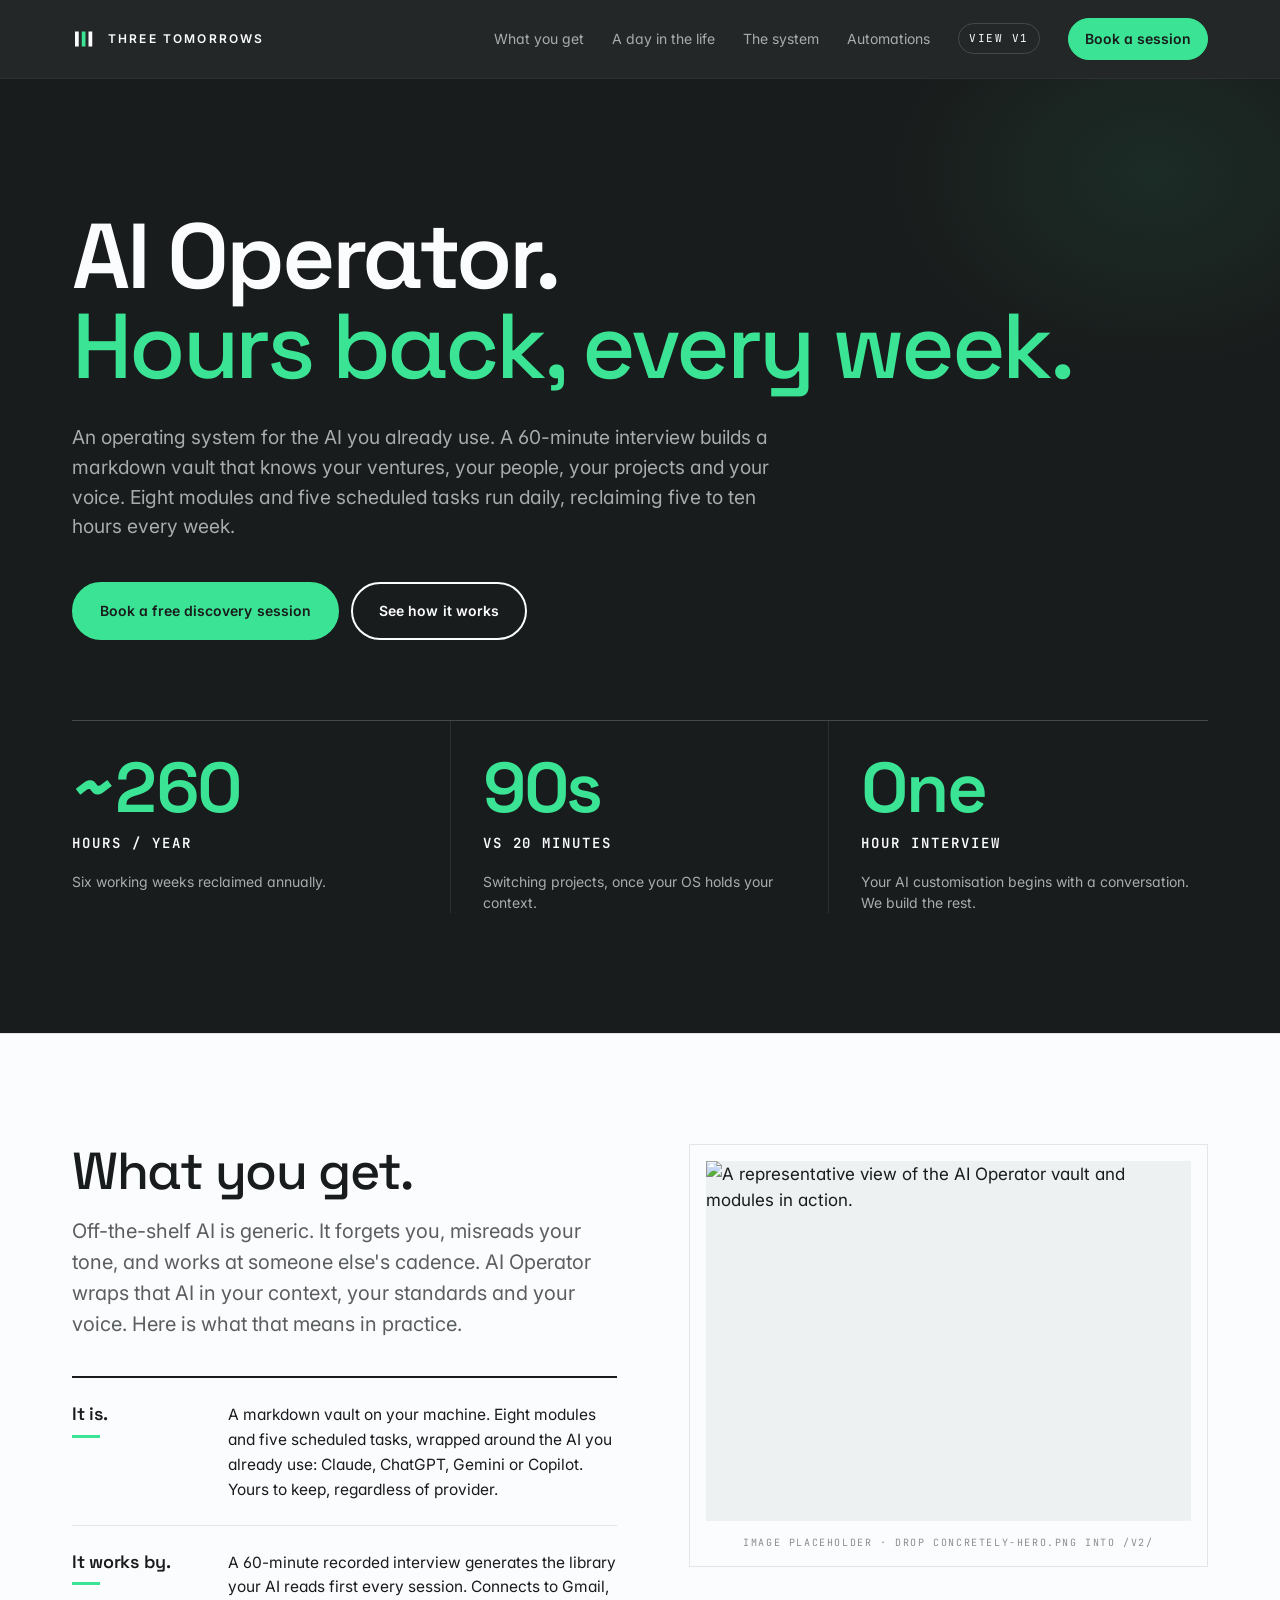
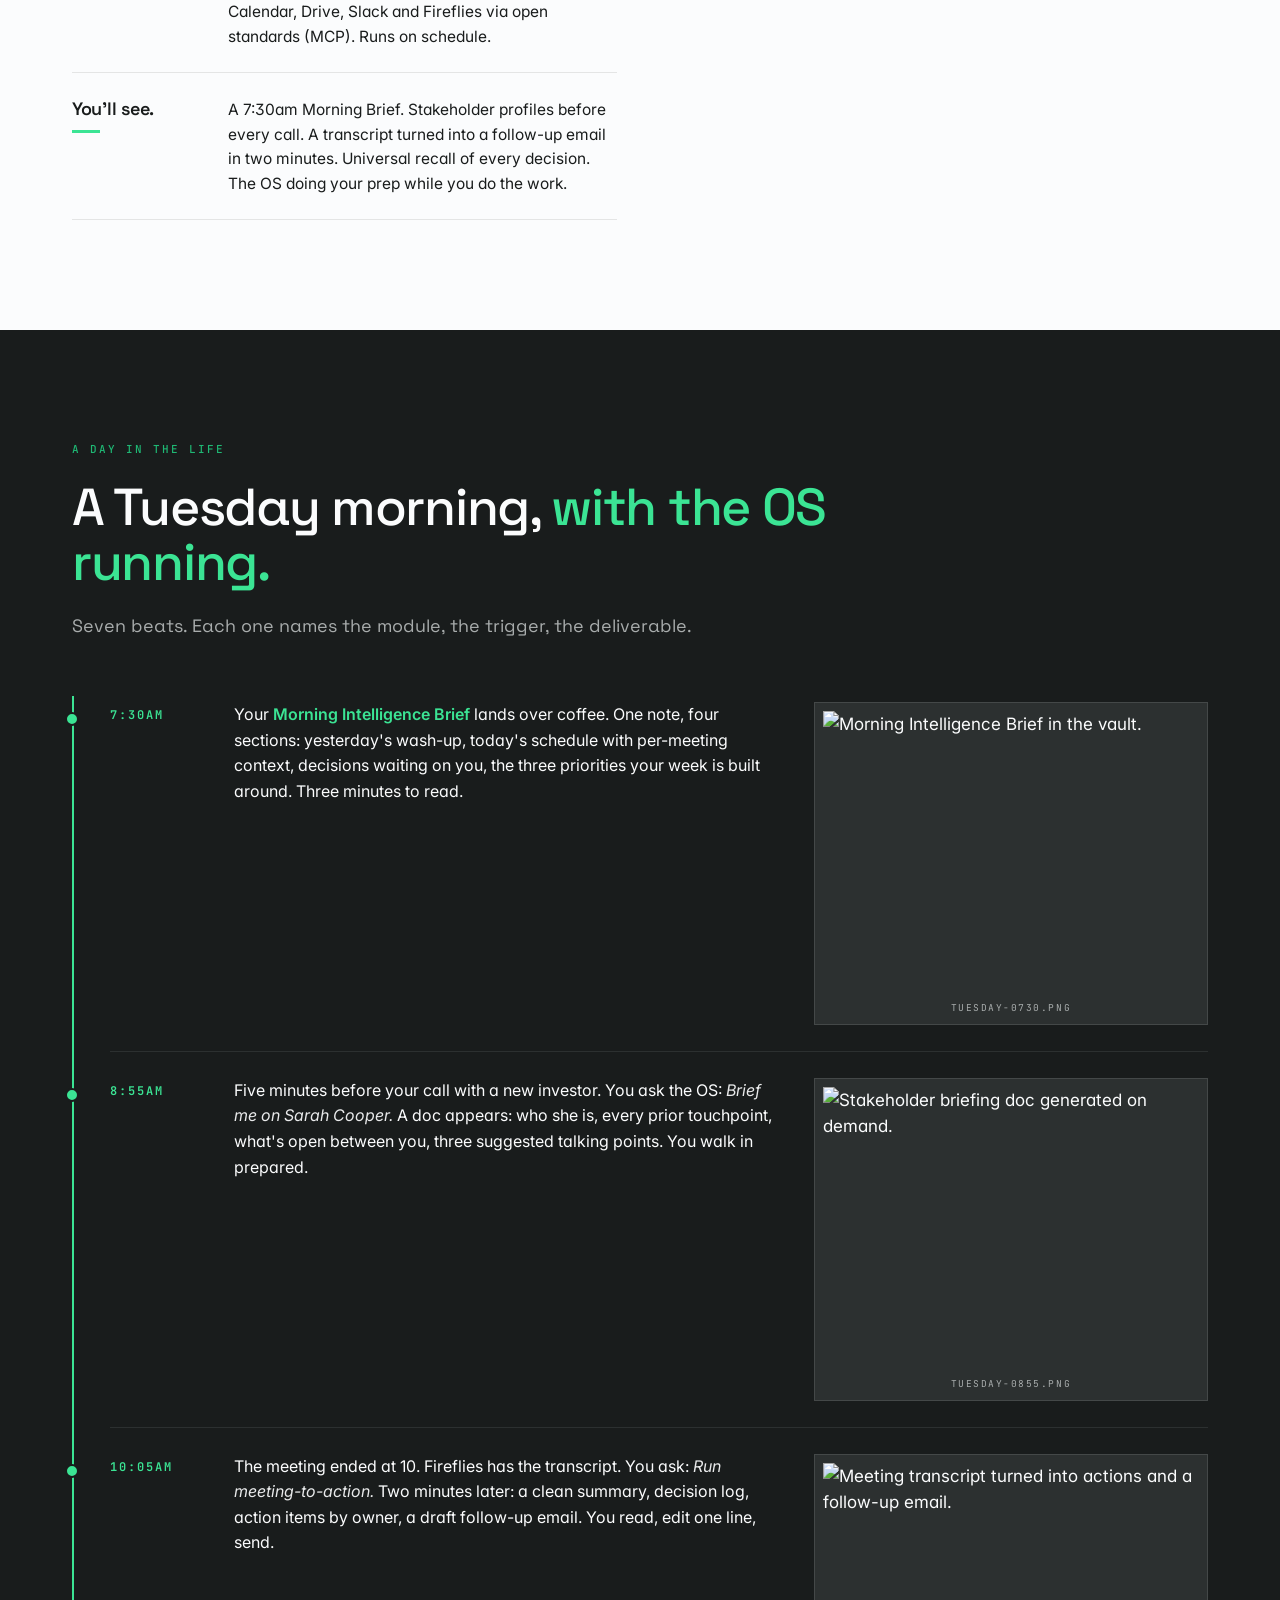
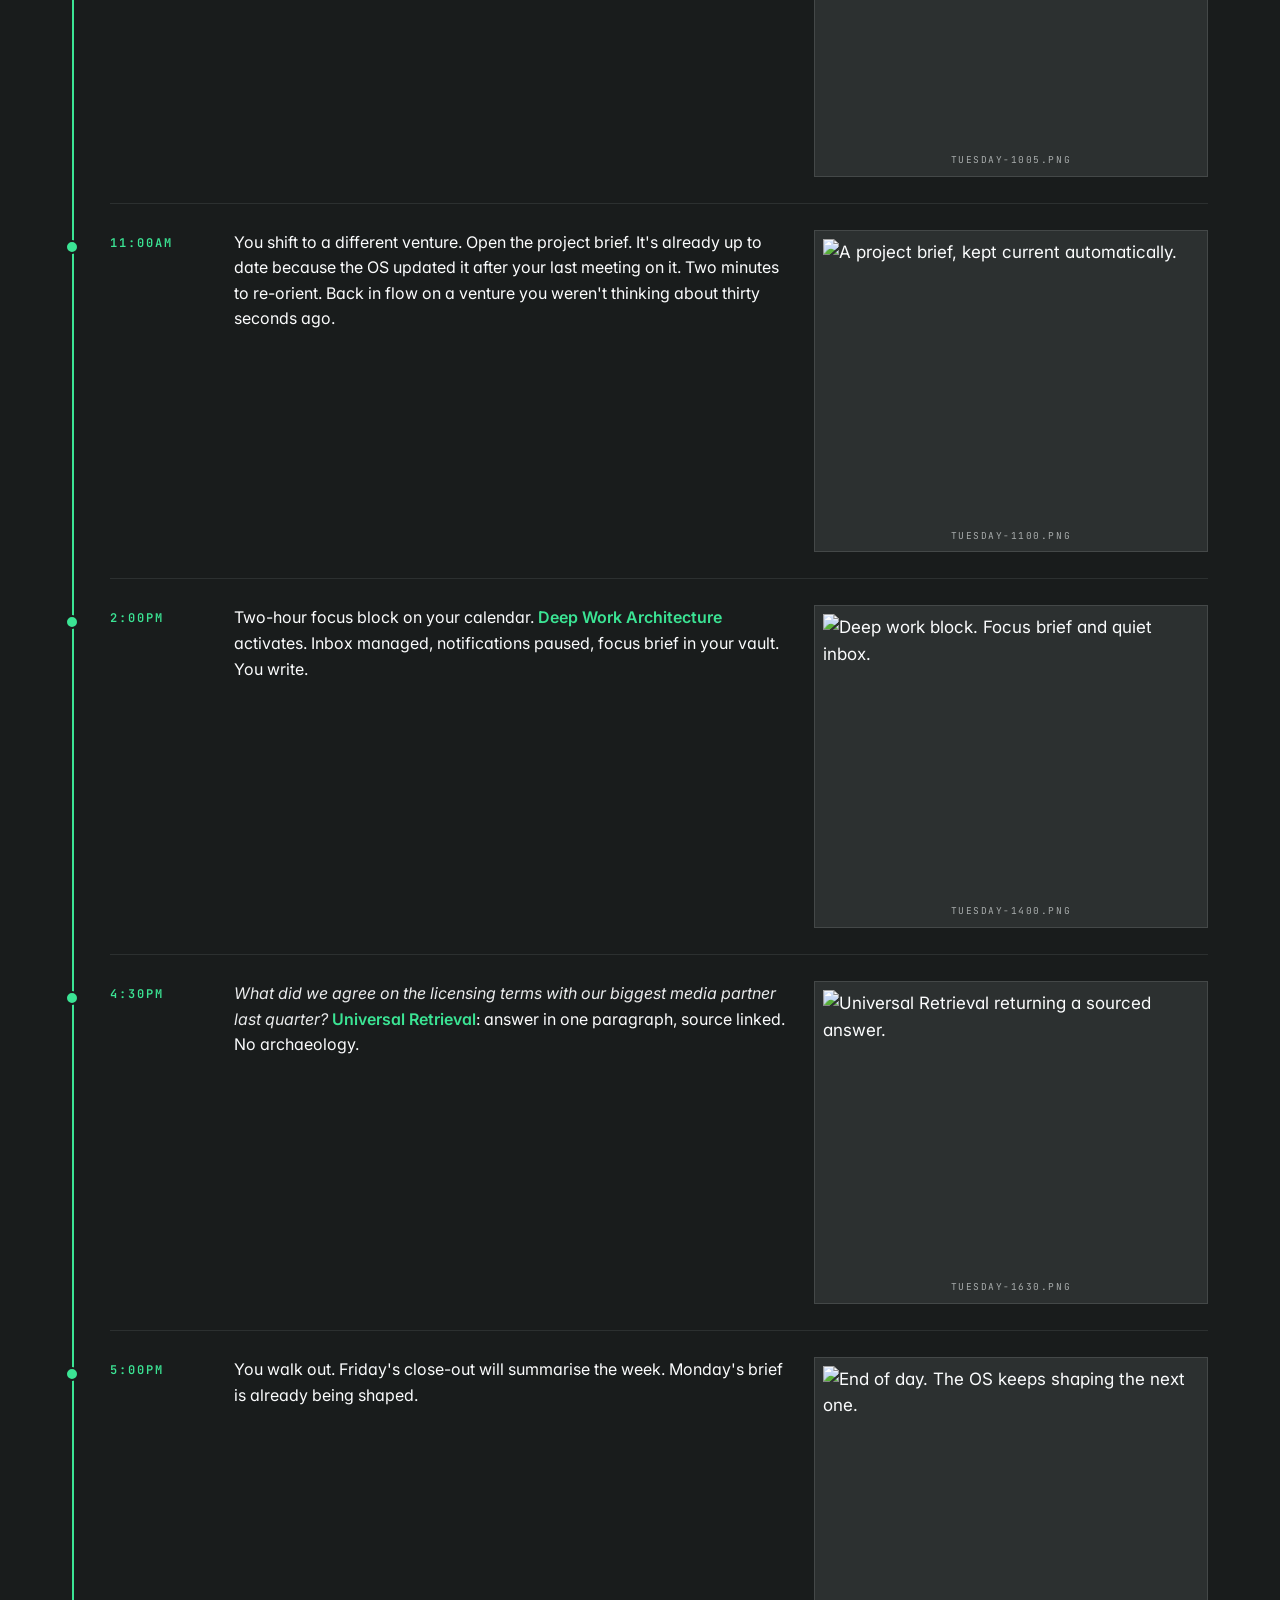
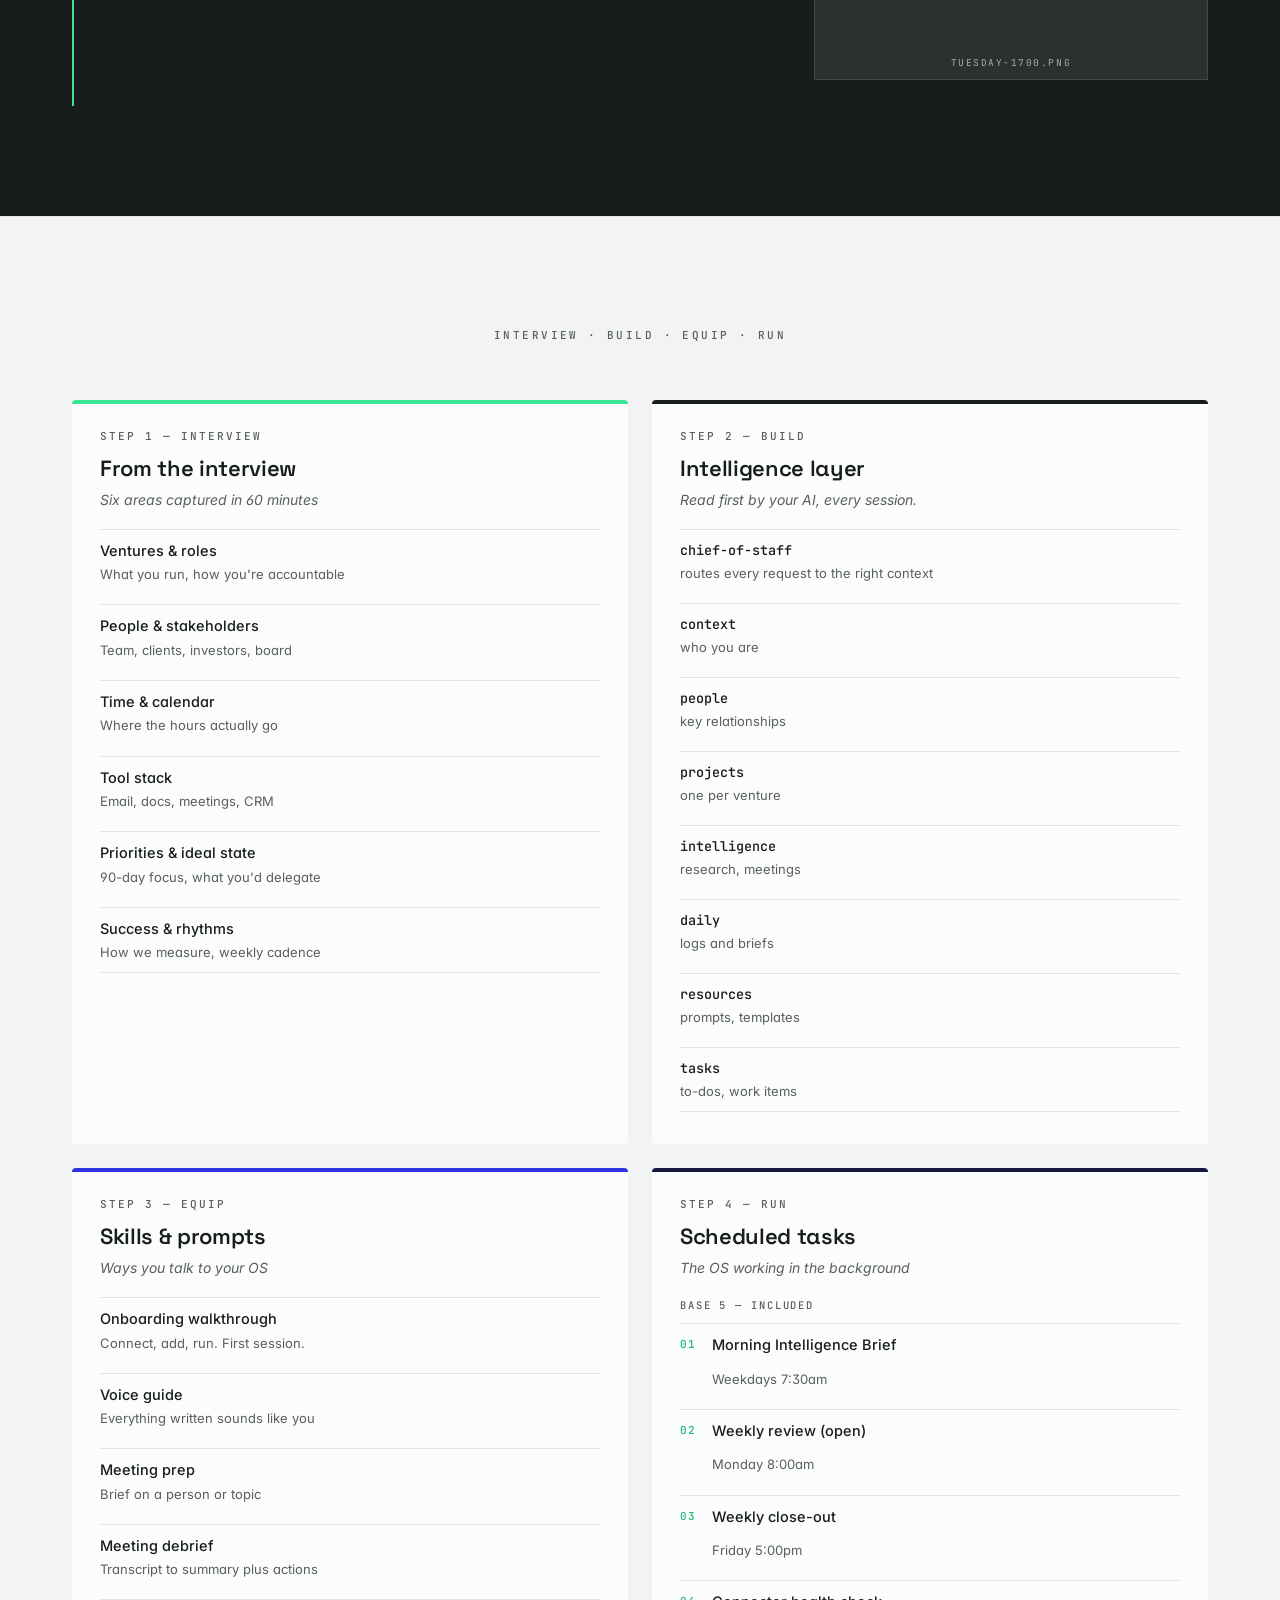
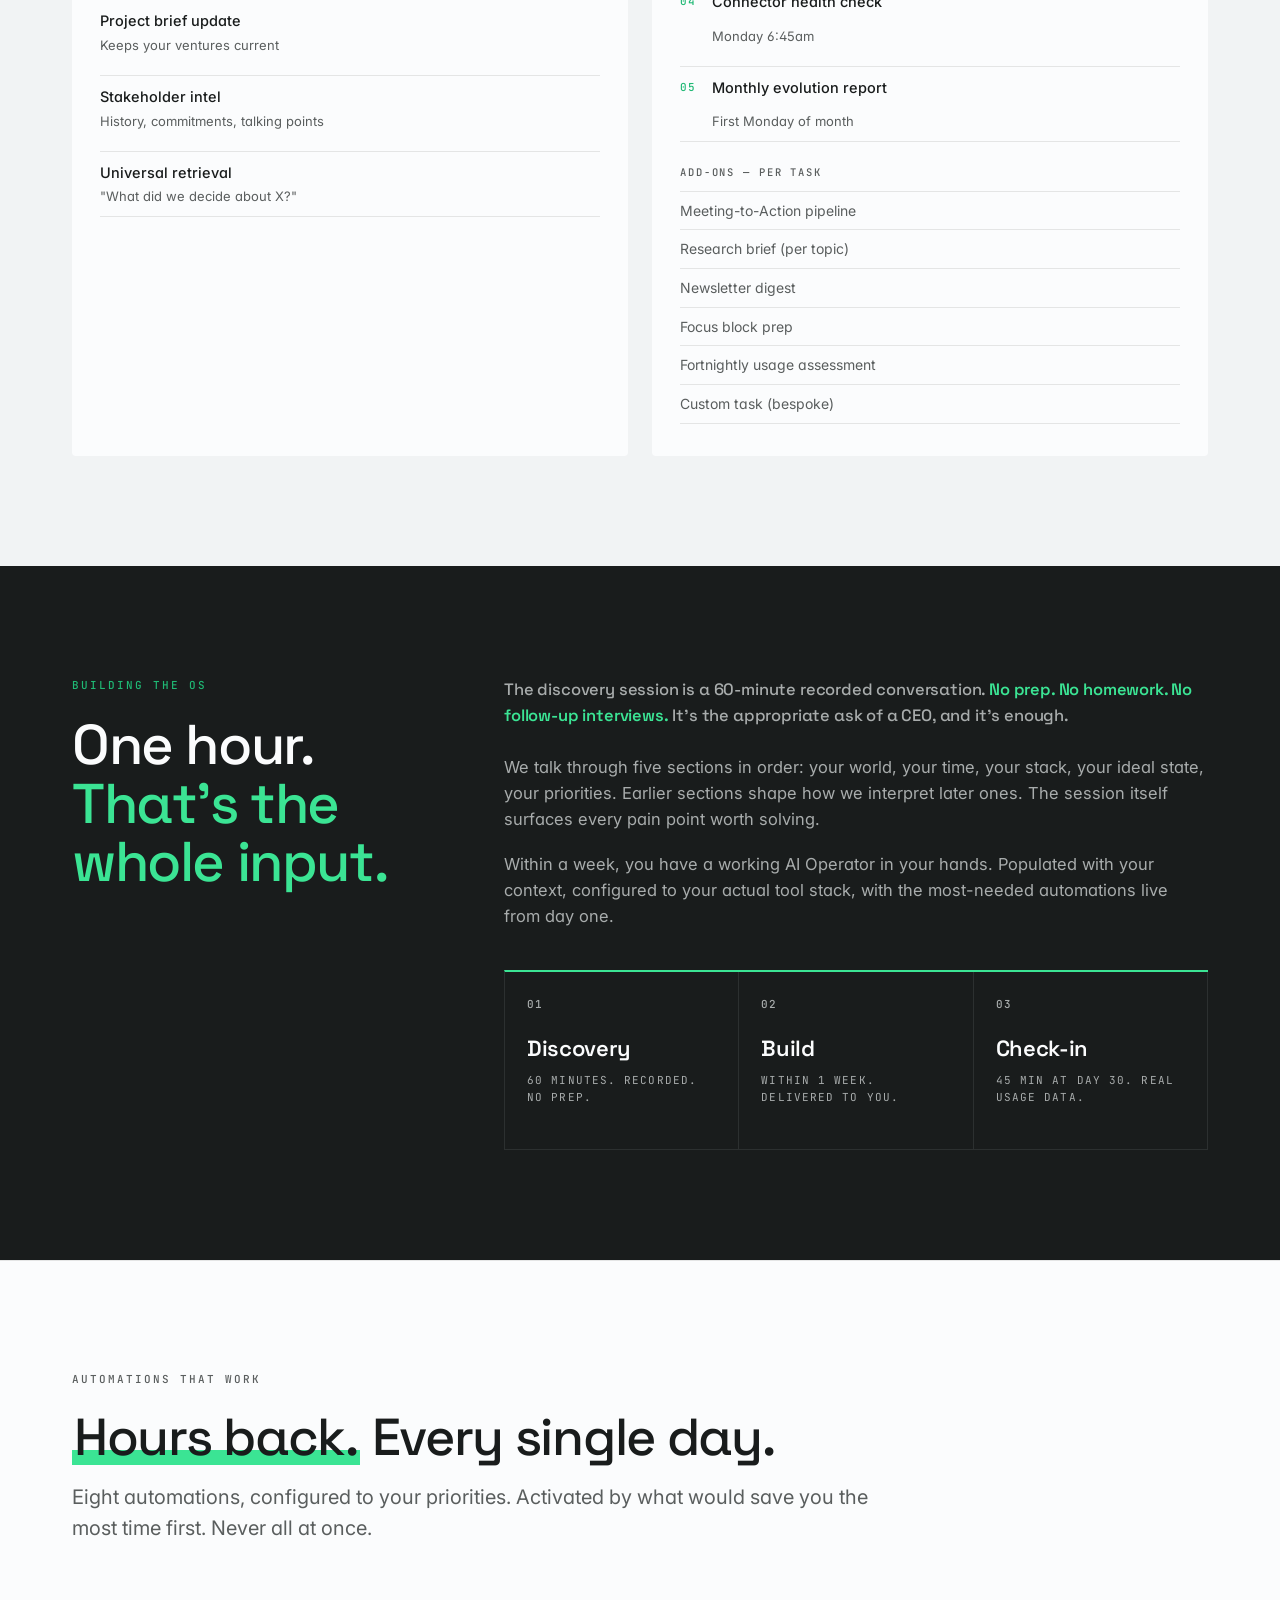
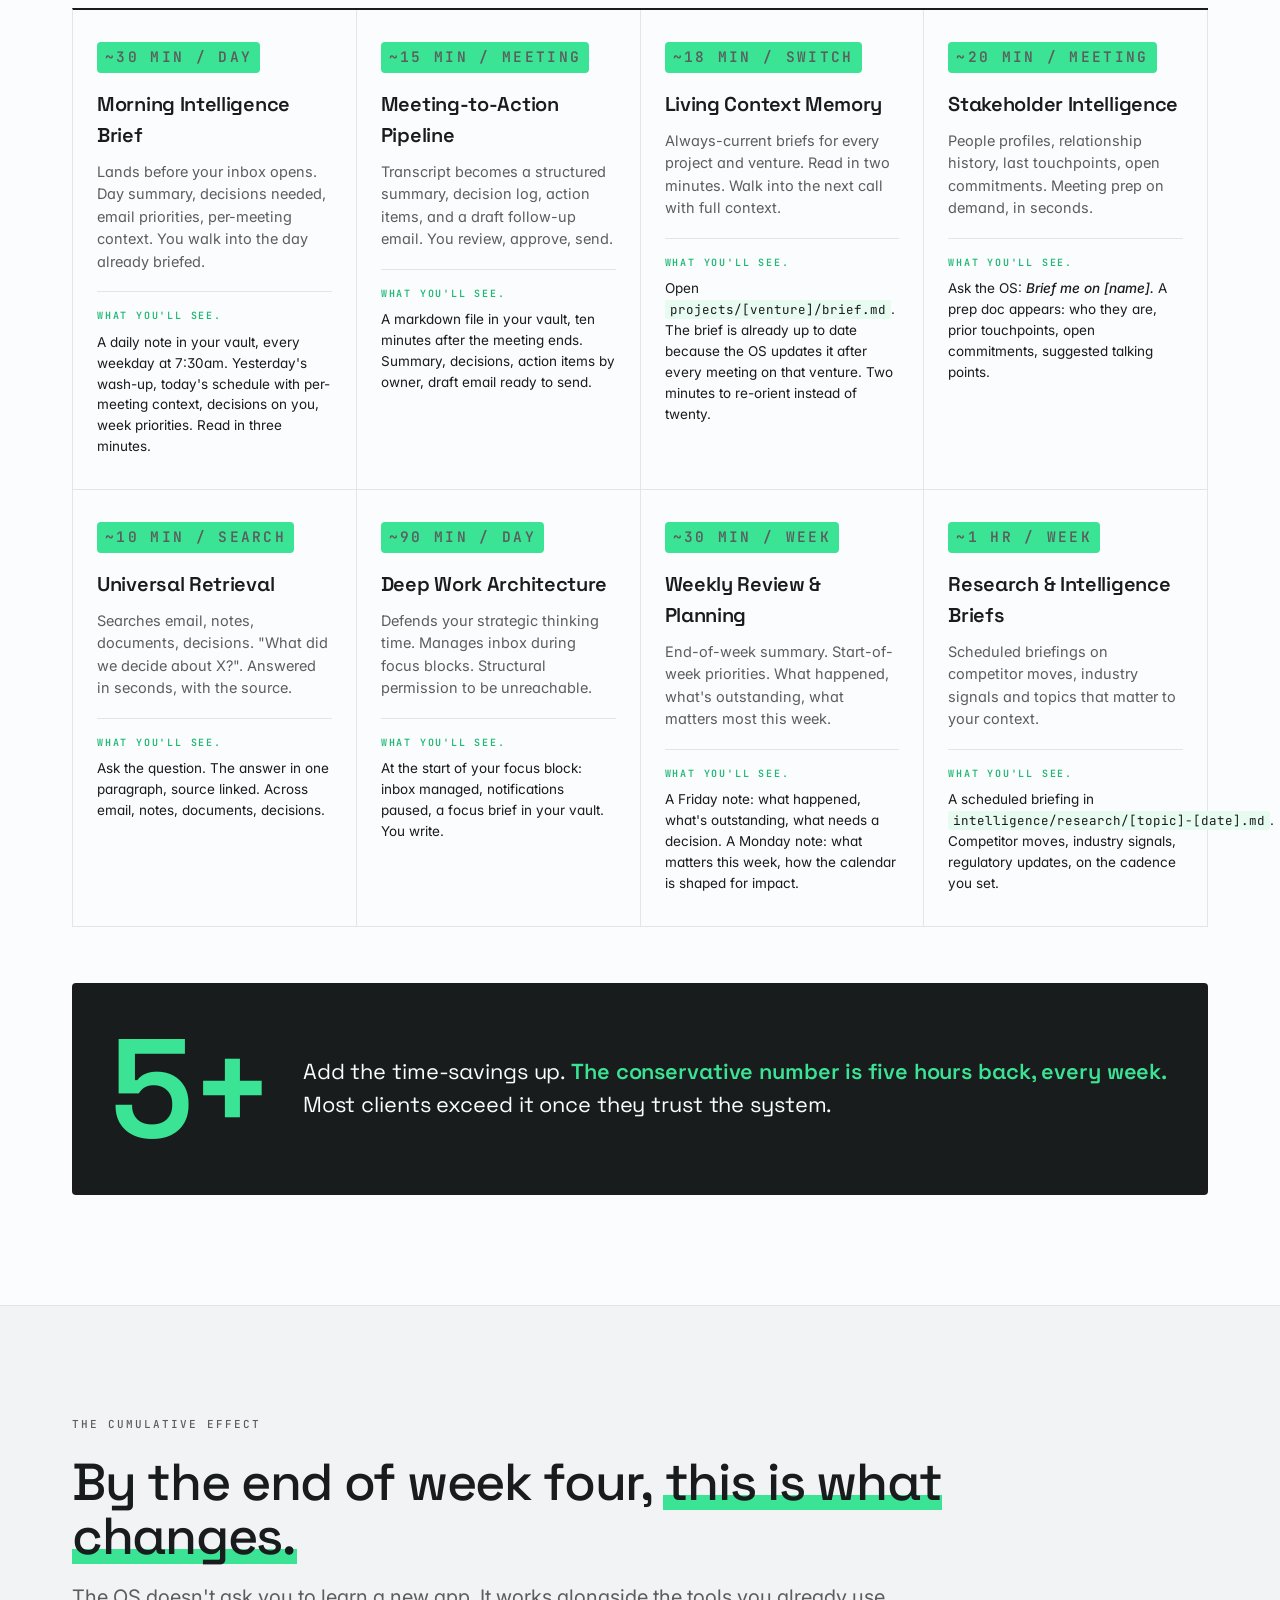
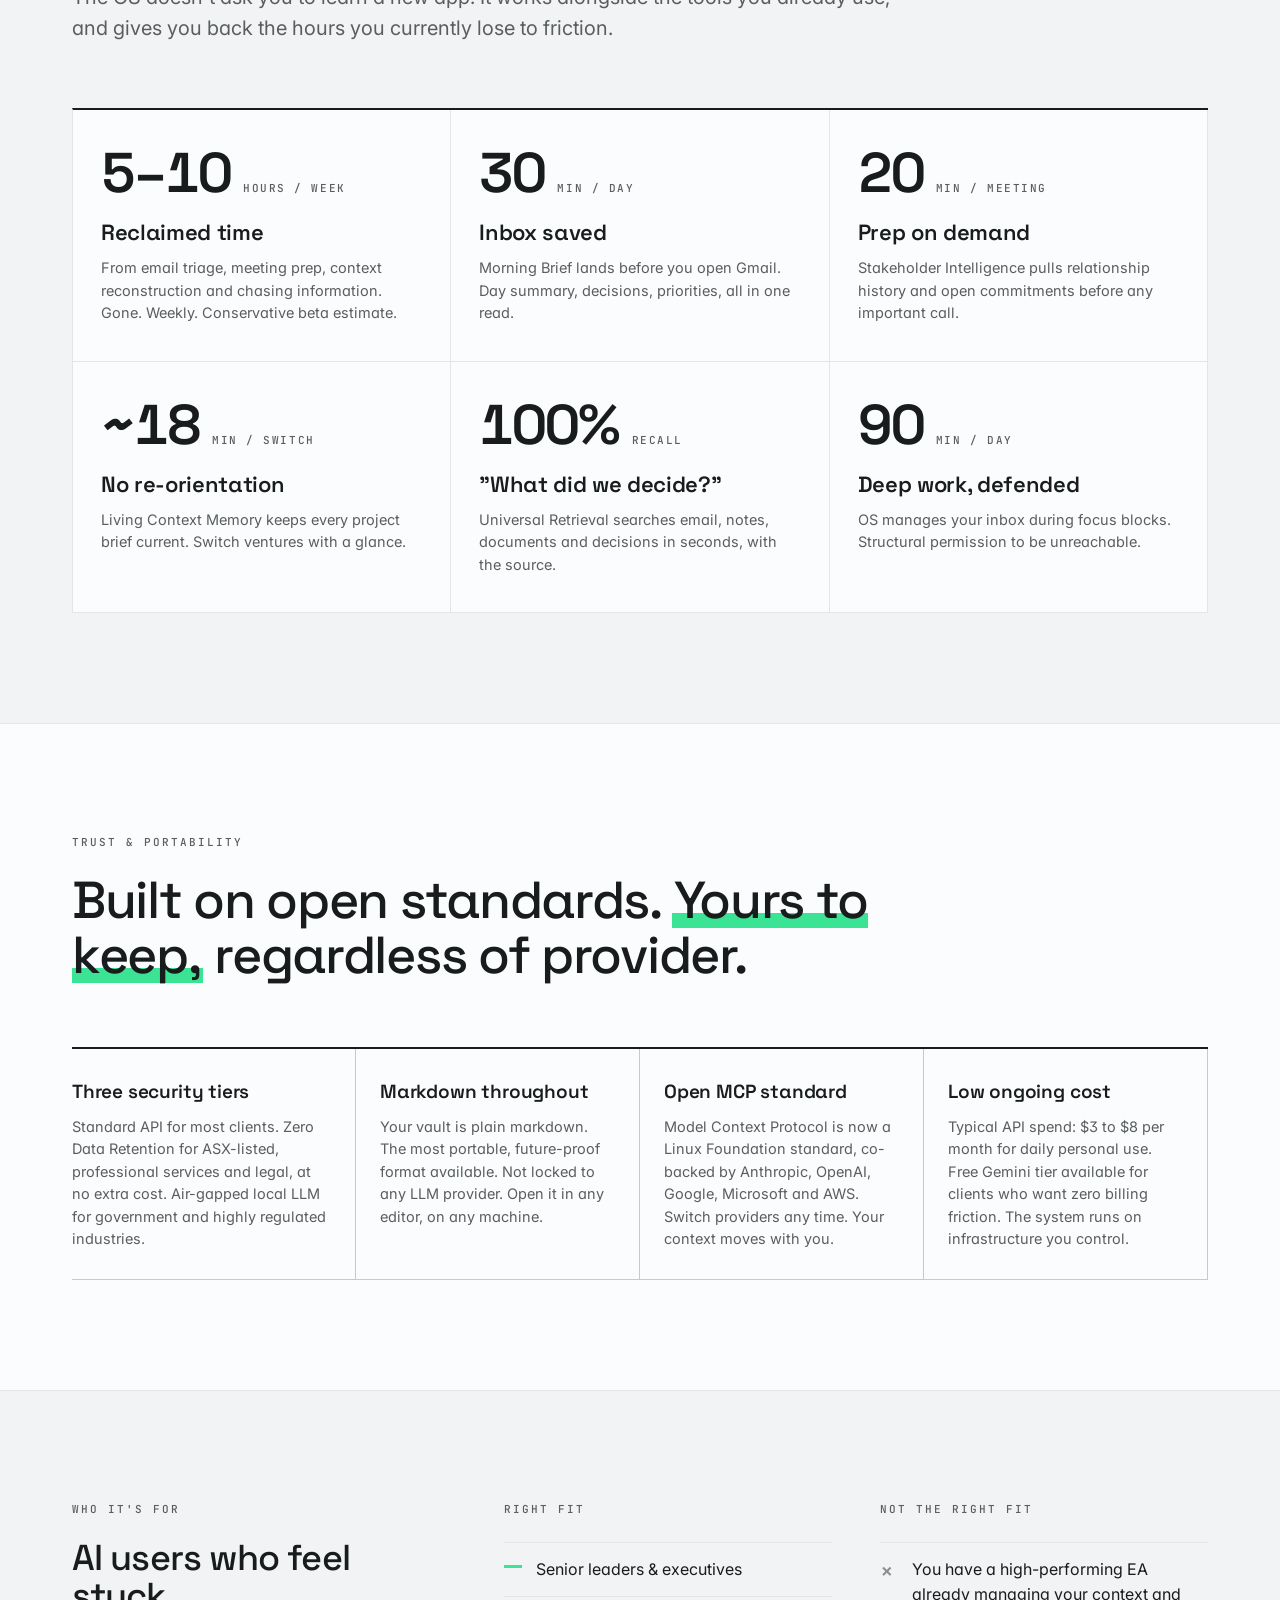
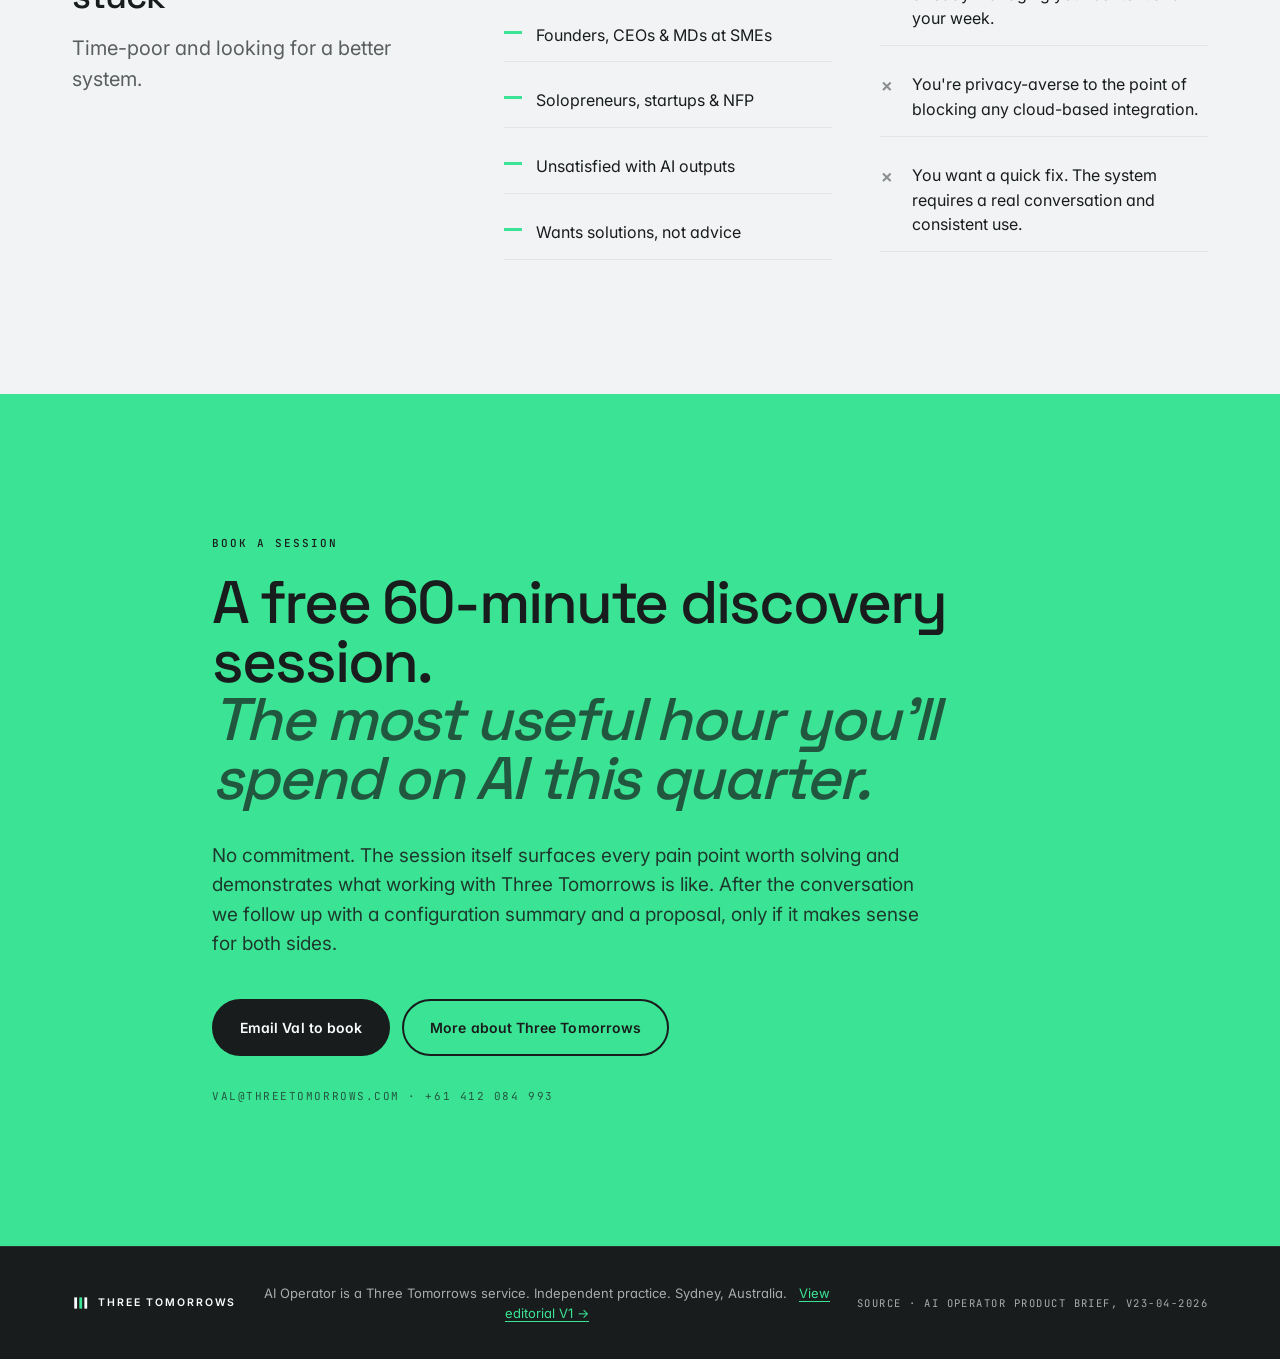
==== commit cdca58b3: "v3.1 — vertical 'What you get', mint Tuesday timeline, drop wiring diagram" ====
--- a/v2/index.html
+++ b/v2/index.html
@@ -33,9 +33,9 @@
       <span class="wordmark">Three&nbsp;Tomorrows</span>
     </a>
     <nav aria-label="Primary">
-      <a href="#concretely">What it is</a>
+      <a href="#concretely">What you get</a>
       <a href="#tuesday">A day in the life</a>
-      <a href="#map">What's inside</a>
+      <a href="#map">The system</a>
       <a href="#automations">Automations</a>
       <a href="../" class="version-pill" aria-label="Switch to editorial V1">View V1</a>
       <a class="nav-cta" href="#book">Book a session</a>
@@ -45,7 +45,7 @@
 
 <main id="main">
 
-<!-- ========== 1. Hero ========== -->
+<!-- ========== 1. Hero (UNCHANGED) ========== -->
 <section id="top" class="hero">
   <div class="container hero-inner">
     <h1 class="display">
@@ -81,94 +81,141 @@
   </div>
 </section>
 
-<!-- ========== 2. NEW — What it actually is ========== -->
+<!-- ========== 2. UPDATED — What you get (was "Concretely") ========== -->
 <section id="concretely" class="band band-paper">
   <div class="container">
-    <header class="section-head">
-      <p class="kicker">What you get</p>
-      <h2 class="title">Concretely.</h2>
-      <p class="subtitle">Off-the-shelf AI is generic. It forgets you, misreads your tone, and works at someone else's cadence. AI Operator wraps that AI in your context, your standards and your voice. Here is what that means in practice.</p>
-    </header>
-
-    <div class="concretely">
-      <article class="concretely-col">
-        <p class="concretely-label">It is.</p>
-        <p>A markdown vault on your machine. Eight configurable modules. Five scheduled tasks running daily. All wrapped around the AI tool you already use: Claude, ChatGPT, Gemini, or Microsoft 365 Copilot. Yours to keep, regardless of provider.</p>
-      </article>
-      <article class="concretely-col">
-        <p class="concretely-label">It works by.</p>
-        <p>Capturing your work in a 60-minute recorded interview. Generating a structured library the AI reads first every session: who you are, who matters, what you're building, what you're deciding. Connecting to Gmail, Calendar, Drive, Slack, Fireflies via open standards (MCP). Running on schedule.</p>
-      </article>
-      <article class="concretely-col">
-        <p class="concretely-label">You'll see.</p>
-        <p>A 7:30am Morning Brief in your notes. Stakeholder profiles before any call. A meeting transcript turned into a draft follow-up email in two minutes. A Friday close-out, a Monday open. Universal recall of every decision you've made. The OS doing your prep while you do the work.</p>
-      </article>
-    </div>
-  </div>
-</section>
-
-<!-- ========== 3. NEW — A Tuesday morning ========== -->
+    <div class="concretely-grid">
+      <div class="concretely-content">
+        <header class="section-head section-head-flush">
+          <h2 class="title">What you get.</h2>
+          <p class="subtitle">Off-the-shelf AI is generic. It forgets you, misreads your tone, and works at someone else's cadence. AI Operator wraps that AI in your context, your standards and your voice. Here is what that means in practice.</p>
+        </header>
+
+        <div class="concretely-stack">
+          <article class="concretely-row">
+            <p class="concretely-label">It is.</p>
+            <p>A markdown vault on your machine. Eight modules and five scheduled tasks, wrapped around the AI you already use: Claude, ChatGPT, Gemini or Copilot. Yours to keep, regardless of provider.</p>
+          </article>
+          <article class="concretely-row">
+            <p class="concretely-label">It works by.</p>
+            <p>A 60-minute recorded interview generates the library your AI reads first every session. Connects to Gmail, Calendar, Drive, Slack and Fireflies via open standards (MCP). Runs on schedule.</p>
+          </article>
+          <article class="concretely-row">
+            <p class="concretely-label">You'll see.</p>
+            <p>A 7:30am Morning Brief. Stakeholder profiles before every call. A transcript turned into a follow-up email in two minutes. Universal recall of every decision. The OS doing your prep while you do the work.</p>
+          </article>
+        </div>
+      </div>
+
+      <figure class="concretely-image">
+        <img src="concretely-hero.png" alt="A representative view of the AI Operator vault and modules in action." />
+        <figcaption>Image placeholder · drop concretely-hero.png into /v2/</figcaption>
+      </figure>
+    </div>
+  </div>
+</section>
+
+<!-- ========== 3. UPDATED — A Tuesday morning (timeline + per-beat imagery) ========== -->
 <section id="tuesday" class="band band-charcoal">
-  <div class="container tuesday-grid">
-    <div class="tuesday-label">
+  <div class="container">
+    <header class="section-head section-head-charcoal">
       <p class="kicker kicker-mint">A day in the life</p>
       <h2 class="title">A Tuesday morning, <span class="mint-text">with the OS running.</span></h2>
       <p class="lede-secondary tuesday-lede">
         Seven beats. Each one names the module, the trigger, the deliverable.
       </p>
-    </div>
-
-    <ol class="tuesday-timeline">
-      <li class="tuesday-beat">
-        <p class="tuesday-time">7:30am</p>
-        <p class="tuesday-body">Your <strong>Morning Intelligence Brief</strong> lands over coffee. One note, four sections: yesterday's wash-up, today's schedule with per-meeting context, decisions waiting on you, the three priorities your week is built around. Three minutes to read.</p>
-      </li>
-      <li class="tuesday-beat">
-        <p class="tuesday-time">8:55am</p>
-        <p class="tuesday-body">Five minutes before your call with a new investor. You ask the OS: <em>Brief me on Sarah Cooper.</em> A doc appears: who she is, every prior touchpoint, what's open between you, three suggested talking points. You walk in prepared.</p>
-      </li>
-      <li class="tuesday-beat">
-        <p class="tuesday-time">10:05am</p>
-        <p class="tuesday-body">The meeting ended at 10. Fireflies has the transcript. You ask: <em>Run meeting-to-action.</em> Two minutes later: a clean summary, decision log, action items by owner, a draft follow-up email. You read, edit one line, send.</p>
-      </li>
-      <li class="tuesday-beat">
-        <p class="tuesday-time">11:00am</p>
-        <p class="tuesday-body">You shift to a different venture. Open the project brief. It's already up to date because the OS updated it after your last meeting on it. Two minutes to re-orient. Back in flow on a venture you weren't thinking about thirty seconds ago.</p>
-      </li>
-      <li class="tuesday-beat">
-        <p class="tuesday-time">2:00pm</p>
-        <p class="tuesday-body">Two-hour focus block on your calendar. <strong>Deep Work Architecture</strong> activates. Inbox managed, notifications paused, focus brief in your vault. You write.</p>
-      </li>
-      <li class="tuesday-beat">
-        <p class="tuesday-time">4:30pm</p>
-        <p class="tuesday-body"><em>What did we agree on the licensing terms with our biggest media partner last quarter?</em> <strong>Universal Retrieval</strong>: answer in one paragraph, source linked. No archaeology.</p>
-      </li>
-      <li class="tuesday-beat">
-        <p class="tuesday-time">5:00pm</p>
-        <p class="tuesday-body">You walk out. Friday's close-out will summarise the week. Monday's brief is already being shaped.</p>
+    </header>
+
+    <ol class="tuesday-rail">
+      <li class="t-beat">
+        <div class="t-beat-time">7:30am</div>
+        <div class="t-beat-body">
+          <p>Your <strong>Morning Intelligence Brief</strong> lands over coffee. One note, four sections: yesterday's wash-up, today's schedule with per-meeting context, decisions waiting on you, the three priorities your week is built around. Three minutes to read.</p>
+        </div>
+        <figure class="t-beat-image">
+          <img src="tuesday-0730.png" alt="Morning Intelligence Brief in the vault." />
+          <figcaption>tuesday-0730.png</figcaption>
+        </figure>
+      </li>
+
+      <li class="t-beat">
+        <div class="t-beat-time">8:55am</div>
+        <div class="t-beat-body">
+          <p>Five minutes before your call with a new investor. You ask the OS: <em>Brief me on Sarah Cooper.</em> A doc appears: who she is, every prior touchpoint, what's open between you, three suggested talking points. You walk in prepared.</p>
+        </div>
+        <figure class="t-beat-image">
+          <img src="tuesday-0855.png" alt="Stakeholder briefing doc generated on demand." />
+          <figcaption>tuesday-0855.png</figcaption>
+        </figure>
+      </li>
+
+      <li class="t-beat">
+        <div class="t-beat-time">10:05am</div>
+        <div class="t-beat-body">
+          <p>The meeting ended at 10. Fireflies has the transcript. You ask: <em>Run meeting-to-action.</em> Two minutes later: a clean summary, decision log, action items by owner, a draft follow-up email. You read, edit one line, send.</p>
+        </div>
+        <figure class="t-beat-image">
+          <img src="tuesday-1005.png" alt="Meeting transcript turned into actions and a follow-up email." />
+          <figcaption>tuesday-1005.png</figcaption>
+        </figure>
+      </li>
+
+      <li class="t-beat">
+        <div class="t-beat-time">11:00am</div>
+        <div class="t-beat-body">
+          <p>You shift to a different venture. Open the project brief. It's already up to date because the OS updated it after your last meeting on it. Two minutes to re-orient. Back in flow on a venture you weren't thinking about thirty seconds ago.</p>
+        </div>
+        <figure class="t-beat-image">
+          <img src="tuesday-1100.png" alt="A project brief, kept current automatically." />
+          <figcaption>tuesday-1100.png</figcaption>
+        </figure>
+      </li>
+
+      <li class="t-beat">
+        <div class="t-beat-time">2:00pm</div>
+        <div class="t-beat-body">
+          <p>Two-hour focus block on your calendar. <strong>Deep Work Architecture</strong> activates. Inbox managed, notifications paused, focus brief in your vault. You write.</p>
+        </div>
+        <figure class="t-beat-image">
+          <img src="tuesday-1400.png" alt="Deep work block. Focus brief and quiet inbox." />
+          <figcaption>tuesday-1400.png</figcaption>
+        </figure>
+      </li>
+
+      <li class="t-beat">
+        <div class="t-beat-time">4:30pm</div>
+        <div class="t-beat-body">
+          <p><em>What did we agree on the licensing terms with our biggest media partner last quarter?</em> <strong>Universal Retrieval</strong>: answer in one paragraph, source linked. No archaeology.</p>
+        </div>
+        <figure class="t-beat-image">
+          <img src="tuesday-1630.png" alt="Universal Retrieval returning a sourced answer." />
+          <figcaption>tuesday-1630.png</figcaption>
+        </figure>
+      </li>
+
+      <li class="t-beat">
+        <div class="t-beat-time">5:00pm</div>
+        <div class="t-beat-body">
+          <p>You walk out. Friday's close-out will summarise the week. Monday's brief is already being shaped.</p>
+        </div>
+        <figure class="t-beat-image">
+          <img src="tuesday-1700.png" alt="End of day. The OS keeps shaping the next one." />
+          <figcaption>tuesday-1700.png</figcaption>
+        </figure>
       </li>
     </ol>
   </div>
 </section>
 
-<!-- ========== 4. What's inside (moved up) ========== -->
+<!-- ========== 4. UPDATED — System (header + diagram removed; quadrants only) ========== -->
 <section id="map" class="band band-light">
   <div class="container">
-    <header class="section-head">
-      <p class="kicker">What's inside</p>
-      <h2 class="title">If you want to see the wiring: <span class="mint-underline">this is the system.</span></h2>
-      <p class="subtitle">Most clients don't need to read this. The map below is the full anatomy. What we capture, what we build, what you can talk to, what runs in the background.</p>
-    </header>
-
-    <figure class="diagram-frame">
-      <img src="operator-os-process-v4.png" alt="AI Operator process map. Interview, build, equip, run." />
-      <figcaption class="diagram-caption">Interview → Build → Equip → Run. The four steps of an AI Operator.</figcaption>
-    </figure>
+    <p class="kicker map-kicker">Interview · Build · Equip · Run</p>
 
     <div class="quadrants">
       <article class="quad q-map">
         <header>
-          <p class="quad-step">Step 1 — Map</p>
+          <p class="quad-step">Step 1 — Interview</p>
           <h3>From the interview</h3>
           <p class="quad-sub">Six areas captured in 60 minutes</p>
         </header>
@@ -245,7 +292,7 @@
   </div>
 </section>
 
-<!-- ========== 5. Building the OS ========== -->
+<!-- ========== 5. Building the OS (UNCHANGED) ========== -->
 <section id="building" class="band band-charcoal">
   <div class="container building-grid">
     <div class="building-label">
@@ -287,7 +334,7 @@
   </div>
 </section>
 
-<!-- ========== 6. Automations ========== -->
+<!-- ========== 6. Automations (UNCHANGED) ========== -->
 <section id="automations" class="band band-paper">
   <div class="container">
     <header class="section-head">
@@ -381,7 +428,7 @@
   </div>
 </section>
 
-<!-- ========== 7. The cumulative effect (was Gains) ========== -->
+<!-- ========== 7. The cumulative effect (UNCHANGED) ========== -->
 <section id="gains" class="band band-light">
   <div class="container">
     <header class="section-head">
@@ -425,7 +472,7 @@
   </div>
 </section>
 
-<!-- ========== 8. Trust & portability ========== -->
+<!-- ========== 8. Trust & portability (UNCHANGED) ========== -->
 <section id="trust" class="band band-paper">
   <div class="container">
     <header class="section-head">
@@ -454,7 +501,7 @@
   </div>
 </section>
 
-<!-- ========== 9. Who it's for ========== -->
+<!-- ========== 9. Who it's for (UNCHANGED) ========== -->
 <section id="who" class="band band-light">
   <div class="container two-col">
     <div class="col-label">
@@ -485,7 +532,7 @@
   </div>
 </section>
 
-<!-- ========== 10. CTA ========== -->
+<!-- ========== 10. CTA (UNCHANGED) ========== -->
 <section id="book" class="band band-mint cta-band">
   <div class="container cta-inner">
     <p class="kicker kicker-ink">Book a session</p>
--- a/v2/styles.css
+++ b/v2/styles.css
@@ -1,9 +1,10 @@
 /* ==========================================================================
-   AI Operator — Three Tomorrows · V3
+   AI Operator — Three Tomorrows · V3.1
    Charcoal-led. Mint as a confident accent. Sans-only typography.
-   No shadows, no gradients beyond a single hairline rule per band.
-   v3 changes: new components for "Concretely", "Tuesday morning",
-   "What you'll see" automation lines, and the diagram frame.
+   v3.1 changes:
+     - Section 2 "What you get" — left-aligned text column + right image well
+     - Section 3 "Tuesday morning" — per-beat timeline rail with image well
+     - Section 4 "The system" — header + diagram removed; quadrants only
    ========================================================================== */
 
 :root {
@@ -196,6 +197,9 @@
 }
 
 .section-head { margin-bottom: 64px; max-width: 880px; }
+.section-head-flush { margin-bottom: 36px; max-width: none; }
+.section-head-charcoal { margin-bottom: 56px; max-width: 880px; }
+.section-head-charcoal .title { color: var(--ink-paper); }
 
 .display {
   font-family: var(--display);
@@ -413,60 +417,313 @@
   .who-grid { grid-template-columns: 1fr; gap: 24px; }
 }
 
-/* ----- NEW v3 — "Concretely" three-column block --------------------------- */
-
-.concretely {
+/* ==========================================================================
+   v3.1 — Section 2: "What you get"
+   Left-aligned content stack on the left, image well on the right.
+   ========================================================================== */
+
+.concretely-grid {
+  display: grid;
+  grid-template-columns: minmax(0, 1.05fr) minmax(0, 1fr);
+  gap: 72px;
+  align-items: start;
+}
+
+.concretely-stack {
+  border-top: 2px solid var(--ink);
+}
+.concretely-row {
+  display: grid;
+  grid-template-columns: 132px 1fr;
+  gap: 24px;
+  padding: 22px 0;
+  border-bottom: 1px solid var(--hairline);
+  align-items: baseline;
+  text-align: left;
+}
+.concretely-row .concretely-label {
+  font-family: var(--display);
+  font-weight: 600;
+  font-size: 18px;
+  letter-spacing: -0.015em;
+  margin: 0;
+  color: var(--ink);
+  position: relative;
+  padding-bottom: 8px;
+}
+.concretely-row .concretely-label::after {
+  content: "";
+  position: absolute;
+  left: 0; bottom: -2px;
+  width: 28px; height: 3px;
+  background: var(--mint);
+}
+.concretely-row p:last-child {
+  font-size: 15.5px;
+  line-height: 1.6;
+  color: var(--ink);
+  margin: 0;
+}
+
+.concretely-image {
+  margin: 0;
+  background: var(--paper);
+  border: 1px solid var(--hairline);
+  padding: 16px;
+  position: sticky;
+  top: 96px;
+}
+.concretely-image img {
+  width: 100%;
+  height: auto;
+  display: block;
+  background: #EEF1F2;  /* visible if the image file is missing */
+  min-height: 360px;
+}
+.concretely-image figcaption {
+  font-family: var(--mono);
+  font-size: 10px;
+  letter-spacing: 0.16em;
+  text-transform: uppercase;
+  color: var(--neutral-2);
+  text-align: center;
+  margin-top: 14px;
+}
+
+@media (max-width: 980px) {
+  .concretely-grid { grid-template-columns: 1fr; gap: 40px; }
+  .concretely-image { position: static; }
+  .concretely-image img { min-height: 240px; }
+}
+@media (max-width: 600px) {
+  .concretely-row { grid-template-columns: 1fr; gap: 8px; }
+}
+
+/* ==========================================================================
+   v3.1 — Section 3: "A Tuesday morning" — per-beat timeline with image well
+   ========================================================================== */
+
+.tuesday-rail {
+  list-style: none;
+  padding: 0;
+  margin: 0;
+  position: relative;
+  border-left: 2px solid var(--mint);
+  padding-left: 36px;
+}
+
+.t-beat {
+  position: relative;
+  display: grid;
+  grid-template-columns: 96px minmax(0, 1.4fr) minmax(0, 1fr);
+  gap: 28px;
+  align-items: start;
+  padding: 26px 0;
+  border-bottom: 1px solid var(--ink-hairline);
+}
+.t-beat:first-child { padding-top: 6px; }
+.t-beat:last-child  { border-bottom: 0; }
+
+.t-beat::before {
+  content: "";
+  position: absolute;
+  left: -45px; top: 36px;
+  width: 14px; height: 14px;
+  background: var(--mint);
+  border: 2px solid var(--ink);
+  border-radius: 50%;
+}
+.t-beat:first-child::before { top: 16px; }
+
+.t-beat-time {
+  font-family: var(--mono);
+  font-size: 12px;
+  font-weight: 600;
+  letter-spacing: 0.16em;
+  text-transform: uppercase;
+  color: var(--mint);
+  padding-top: 4px;
+  text-align: left;
+}
+
+.t-beat-body p {
+  font-family: var(--sans);
+  font-size: 16px;
+  line-height: 1.6;
+  color: var(--ink-paper);
+  margin: 0;
+  text-align: left;
+}
+.t-beat-body strong { color: var(--mint); font-weight: 600; }
+.t-beat-body em     { font-style: italic; opacity: 0.92; }
+
+.t-beat-image {
+  margin: 0;
+  background: var(--ink-hairline);
+  border: 1px solid var(--ink-hairline-2);
+  padding: 8px;
+  display: flex;
+  flex-direction: column;
+  gap: 8px;
+}
+.t-beat-image img {
+  width: 100%;
+  height: auto;
+  aspect-ratio: 4 / 3;
+  object-fit: cover;
+  display: block;
+  background: #2C3030;  /* visible if the image file is missing */
+}
+.t-beat-image figcaption {
+  font-family: var(--mono);
+  font-size: 9.5px;
+  letter-spacing: 0.16em;
+  text-transform: uppercase;
+  color: var(--ink-neutral);
+  text-align: center;
+}
+
+@media (max-width: 980px) {
+  .t-beat {
+    grid-template-columns: 96px minmax(0, 1.4fr);
+    gap: 24px;
+  }
+  .t-beat-image { grid-column: 1 / -1; max-width: 360px; }
+}
+@media (max-width: 600px) {
+  .tuesday-rail { padding-left: 22px; }
+  .t-beat {
+    grid-template-columns: 1fr;
+    gap: 12px;
+  }
+  .t-beat::before { left: -29px; }
+  .t-beat-image { max-width: 100%; }
+}
+
+/* ==========================================================================
+   v3.1 — Section 4: "The system" — header & diagram removed; quadrants only
+   ========================================================================== */
+
+.map-kicker {
+  text-align: center;
+  margin: 0 0 56px 0;
+  color: var(--neutral);
+  font-family: var(--mono);
+  font-size: 11px;
+  font-weight: 500;
+  letter-spacing: 0.22em;
+  text-transform: uppercase;
+}
+
+/* ----- Gains grid (productivity hook) ------------------------------------ */
+
+.gains {
   display: grid;
   grid-template-columns: repeat(3, minmax(0, 1fr));
   gap: 0;
   border-top: 2px solid var(--ink);
   border-left: 1px solid var(--hairline);
 }
-.concretely-col {
+.gain {
   padding: 36px 28px;
   border-right: 1px solid var(--hairline);
   border-bottom: 1px solid var(--hairline);
   background: var(--paper);
-}
-.concretely-label {
-  font-family: var(--display);
-  font-weight: 600;
+  transition: background-color 160ms ease, color 160ms ease;
+}
+.gain h3,
+.gain p,
+.gain .num-big,
+.gain .num-unit { transition: color 160ms ease; }
+
+.gain:hover {
+  background: var(--ink);
+  color: var(--ink-paper);
+}
+.gain:hover h3 { color: var(--ink-paper); }
+.gain:hover p { color: var(--ink-neutral); }
+.gain:hover .num-big { color: var(--mint); }
+.gain:hover .num-unit { color: var(--ink-neutral); }
+
+
+.gain-num {
+  margin: 0 0 16px 0;
+  display: flex;
+  align-items: baseline;
+  gap: 12px;
+}
+.num-big {
+  font-family: var(--display);
+  font-feature-settings: "tnum";
+  font-weight: 600;
+  font-size: 56px;
+  line-height: 0.95;
+  letter-spacing: -0.035em;
+  color: var(--ink);
+}
+.num-unit {
+  font-family: var(--mono);
+  font-size: 11px;
+  letter-spacing: 0.14em;
+  text-transform: uppercase;
+  color: var(--neutral);
+  font-weight: 500;
+}
+
+.gain h3 {
+  font-family: var(--display);
   font-size: 22px;
-  letter-spacing: -0.02em;
-  margin: 0 0 16px 0;
-  color: var(--ink);
-  position: relative;
-  padding-bottom: 14px;
-}
-.concretely-label::after {
-  content: "";
-  position: absolute;
-  left: 0; bottom: 0;
-  width: 32px; height: 3px;
-  background: var(--mint);
-}
-.concretely-col p {
-  font-size: 15px;
-  line-height: 1.6;
-  color: var(--ink);
+  font-weight: 600;
+  margin: 0 0 8px 0;
+  letter-spacing: -0.015em;
+}
+.gain p {
+  font-size: 14.5px;
+  line-height: 1.55;
+  color: var(--neutral);
 }
 
 @media (max-width: 980px) {
-  .concretely { grid-template-columns: 1fr; }
-}
-
-/* ----- NEW v3 — Tuesday morning timeline --------------------------------- */
-
-.tuesday-grid {
+  .gains { grid-template-columns: repeat(2, 1fr); }
+}
+@media (max-width: 600px) {
+  .gains { grid-template-columns: 1fr; }
+}
+
+/* ----- "Building the OS" section ----------------------------------------- */
+
+.building-grid {
   display: grid;
   grid-template-columns: minmax(260px, 1fr) minmax(0, 2fr);
   gap: 80px;
   align-items: start;
 }
-.tuesday-label .title {
-  color: var(--ink-paper);
+.building-label .title {
   font-size: clamp(34px, 4.4vw, 56px);
-}
+  color: var(--ink-paper);
+}
+.building-body p {
+  color: var(--ink-neutral);
+  margin-bottom: 18px;
+  font-size: 16.5px;
+  line-height: 1.6;
+}
+
+.lede-secondary {
+  font-family: var(--display);
+  font-size: clamp(20px, 1.8vw, 24px);
+  line-height: 1.45;
+  color: var(--ink-paper);
+  font-weight: 500;
+  margin-bottom: 24px !important;
+  letter-spacing: -0.01em;
+}
+.lede-secondary em {
+  font-style: normal;
+  color: var(--mint);
+  font-weight: 600;
+}
+
 .tuesday-lede {
   font-family: var(--display);
   font-size: clamp(17px, 1.4vw, 19px);
@@ -475,209 +732,6 @@
   margin-top: 24px !important;
   font-weight: 400;
   letter-spacing: 0;
-}
-
-.tuesday-timeline {
-  list-style: none;
-  padding: 0;
-  margin: 0;
-  position: relative;
-}
-.tuesday-timeline::before {
-  content: "";
-  position: absolute;
-  left: 0; top: 8px; bottom: 8px;
-  width: 2px;
-  background: var(--mint);
-  opacity: 0.45;
-}
-
-.tuesday-beat {
-  position: relative;
-  padding: 22px 0 22px 36px;
-  border-bottom: 1px solid var(--ink-hairline);
-}
-.tuesday-beat:last-child { border-bottom: 0; }
-.tuesday-beat::before {
-  content: "";
-  position: absolute;
-  left: -5px; top: 32px;
-  width: 12px; height: 12px;
-  background: var(--mint);
-  border: 2px solid var(--ink);
-  border-radius: 50%;
-}
-
-.tuesday-time {
-  font-family: var(--mono);
-  font-size: 12px;
-  font-weight: 600;
-  letter-spacing: 0.16em;
-  text-transform: uppercase;
-  color: var(--mint);
-  margin: 0 0 10px 0;
-}
-.tuesday-body {
-  font-family: var(--sans);
-  font-size: 16.5px;
-  line-height: 1.6;
-  color: var(--ink-paper);
-  margin: 0;
-}
-.tuesday-body strong {
-  color: var(--mint);
-  font-weight: 600;
-}
-.tuesday-body em {
-  font-style: italic;
-  color: var(--ink-paper);
-  opacity: 0.9;
-}
-
-@media (max-width: 880px) {
-  .tuesday-grid { grid-template-columns: 1fr; gap: 40px; }
-}
-@media (max-width: 720px) {
-  .tuesday-beat { padding-left: 24px; }
-  .tuesday-timeline::before { left: 0; }
-  .tuesday-beat::before { left: -5px; }
-}
-
-/* ----- NEW v3 — Diagram frame --------------------------------------------- */
-
-.diagram-frame {
-  margin: 0 auto 64px auto;
-  max-width: 720px;
-  padding: 24px;
-  background: var(--paper);
-  border: 1px solid var(--hairline);
-}
-.diagram-frame img {
-  width: 100%;
-  height: auto;
-}
-.diagram-caption {
-  font-family: var(--mono);
-  font-size: 11px;
-  font-weight: 500;
-  letter-spacing: 0.18em;
-  text-transform: uppercase;
-  color: var(--neutral);
-  text-align: center;
-  margin-top: 18px;
-}
-
-@media (max-width: 720px) {
-  .diagram-frame { padding: 16px; margin-bottom: 48px; }
-}
-
-/* ----- Gains grid (productivity hook) ------------------------------------ */
-
-.gains {
-  display: grid;
-  grid-template-columns: repeat(3, minmax(0, 1fr));
-  gap: 0;
-  border-top: 2px solid var(--ink);
-  border-left: 1px solid var(--hairline);
-}
-.gain {
-  padding: 36px 28px;
-  border-right: 1px solid var(--hairline);
-  border-bottom: 1px solid var(--hairline);
-  background: var(--paper);
-  transition: background-color 160ms ease, color 160ms ease;
-}
-.gain h3,
-.gain p,
-.gain .num-big,
-.gain .num-unit { transition: color 160ms ease; }
-
-.gain:hover {
-  background: var(--ink);
-  color: var(--ink-paper);
-}
-.gain:hover h3 { color: var(--ink-paper); }
-.gain:hover p { color: var(--ink-neutral); }
-.gain:hover .num-big { color: var(--mint); }
-.gain:hover .num-unit { color: var(--ink-neutral); }
-
-
-.gain-num {
-  margin: 0 0 16px 0;
-  display: flex;
-  align-items: baseline;
-  gap: 12px;
-}
-.num-big {
-  font-family: var(--display);
-  font-feature-settings: "tnum";
-  font-weight: 600;
-  font-size: 56px;
-  line-height: 0.95;
-  letter-spacing: -0.035em;
-  color: var(--ink);
-}
-.num-unit {
-  font-family: var(--mono);
-  font-size: 11px;
-  letter-spacing: 0.14em;
-  text-transform: uppercase;
-  color: var(--neutral);
-  font-weight: 500;
-}
-
-.gain h3 {
-  font-family: var(--display);
-  font-size: 22px;
-  font-weight: 600;
-  margin: 0 0 8px 0;
-  letter-spacing: -0.015em;
-}
-.gain p {
-  font-size: 14.5px;
-  line-height: 1.55;
-  color: var(--neutral);
-}
-
-@media (max-width: 980px) {
-  .gains { grid-template-columns: repeat(2, 1fr); }
-}
-@media (max-width: 600px) {
-  .gains { grid-template-columns: 1fr; }
-}
-
-/* ----- "Building the OS" section ----------------------------------------- */
-
-.building-grid {
-  display: grid;
-  grid-template-columns: minmax(260px, 1fr) minmax(0, 2fr);
-  gap: 80px;
-  align-items: start;
-}
-.building-label .title {
-  font-size: clamp(34px, 4.4vw, 56px);
-  color: var(--ink-paper);
-}
-.building-body p {
-  color: var(--ink-neutral);
-  margin-bottom: 18px;
-  font-size: 16.5px;
-  line-height: 1.6;
-}
-
-.lede-secondary {
-  font-family: var(--display);
-  font-size: clamp(20px, 1.8vw, 24px);
-  line-height: 1.45;
-  color: var(--ink-paper);
-  font-weight: 500;
-  margin-bottom: 24px !important;
-  letter-spacing: -0.01em;
-}
-.lede-secondary em {
-  font-style: normal;
-  color: var(--mint);
-  font-weight: 600;
 }
 
 .ladder {
@@ -776,7 +830,6 @@
   color: var(--neutral);
 }
 
-/* NEW v3 — "What you'll see" line on automation cards */
 .auto-see {
   margin-top: auto;
   padding-top: 16px;
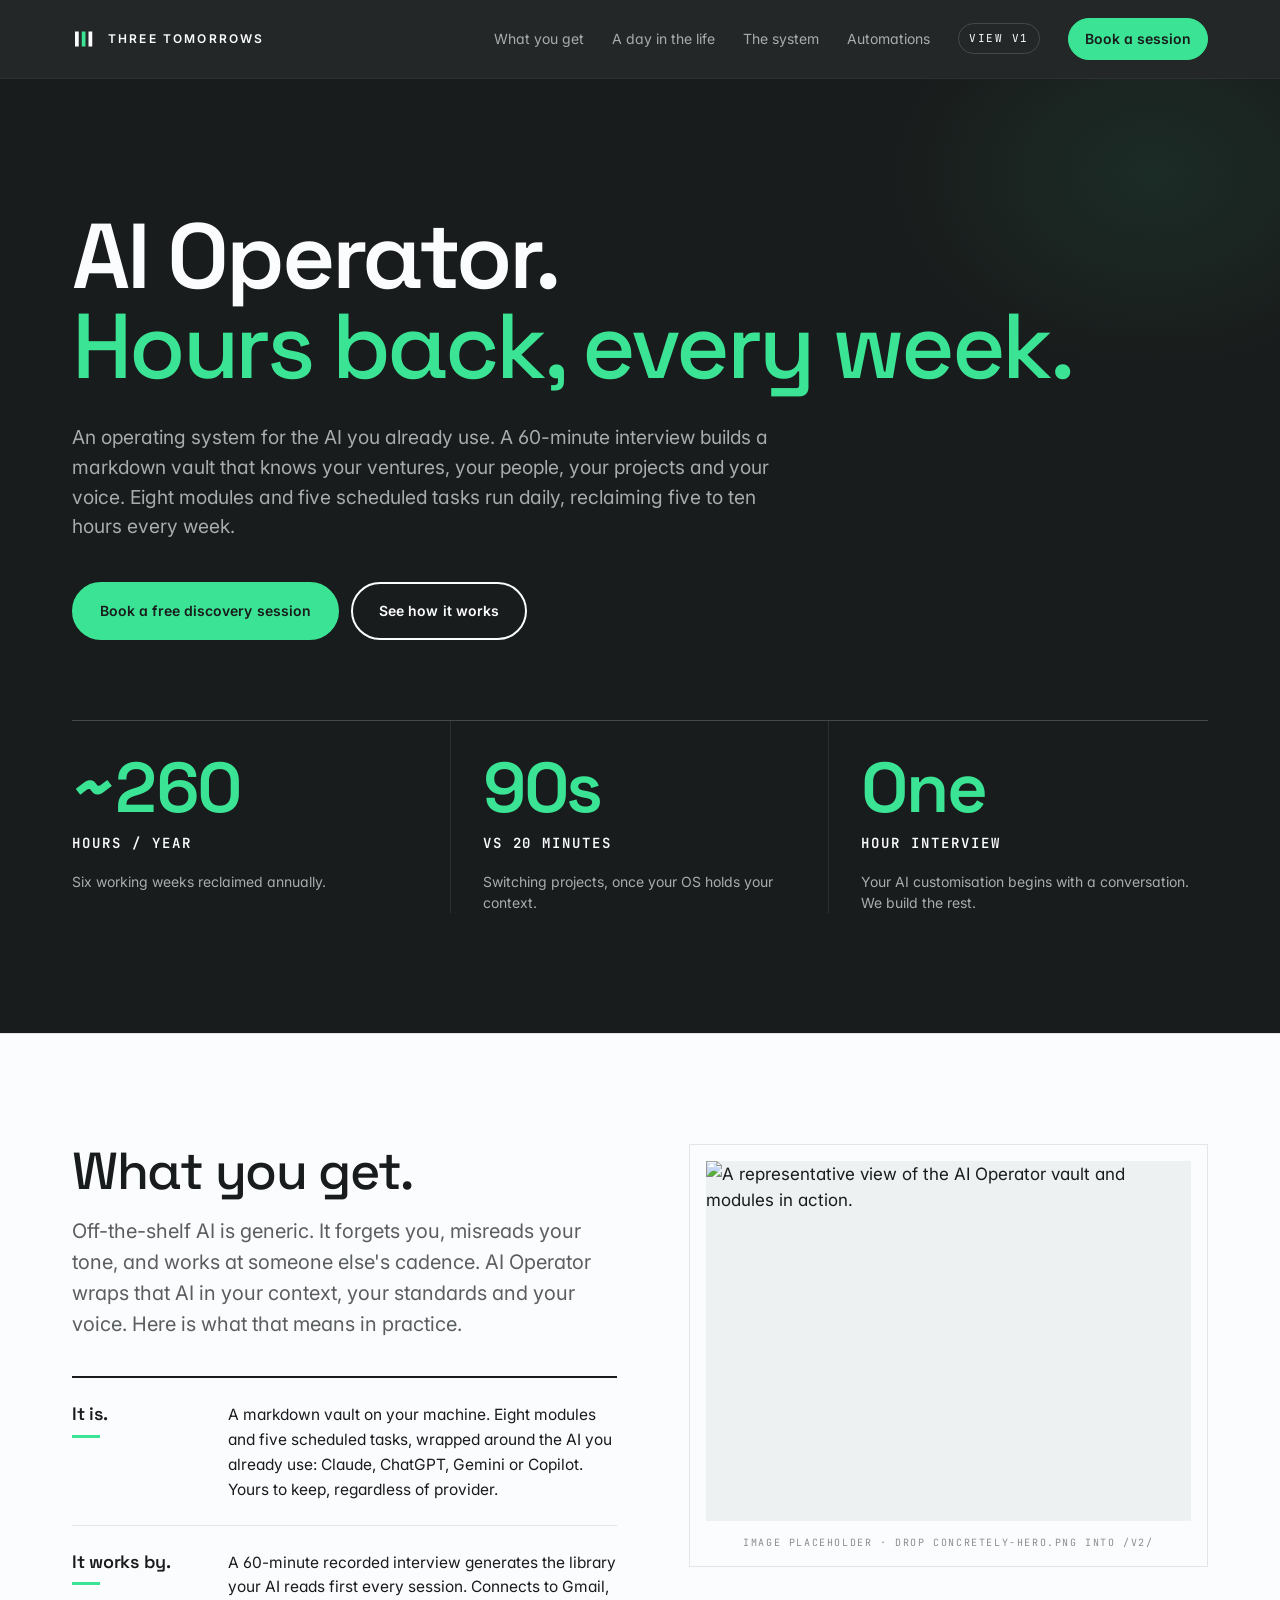
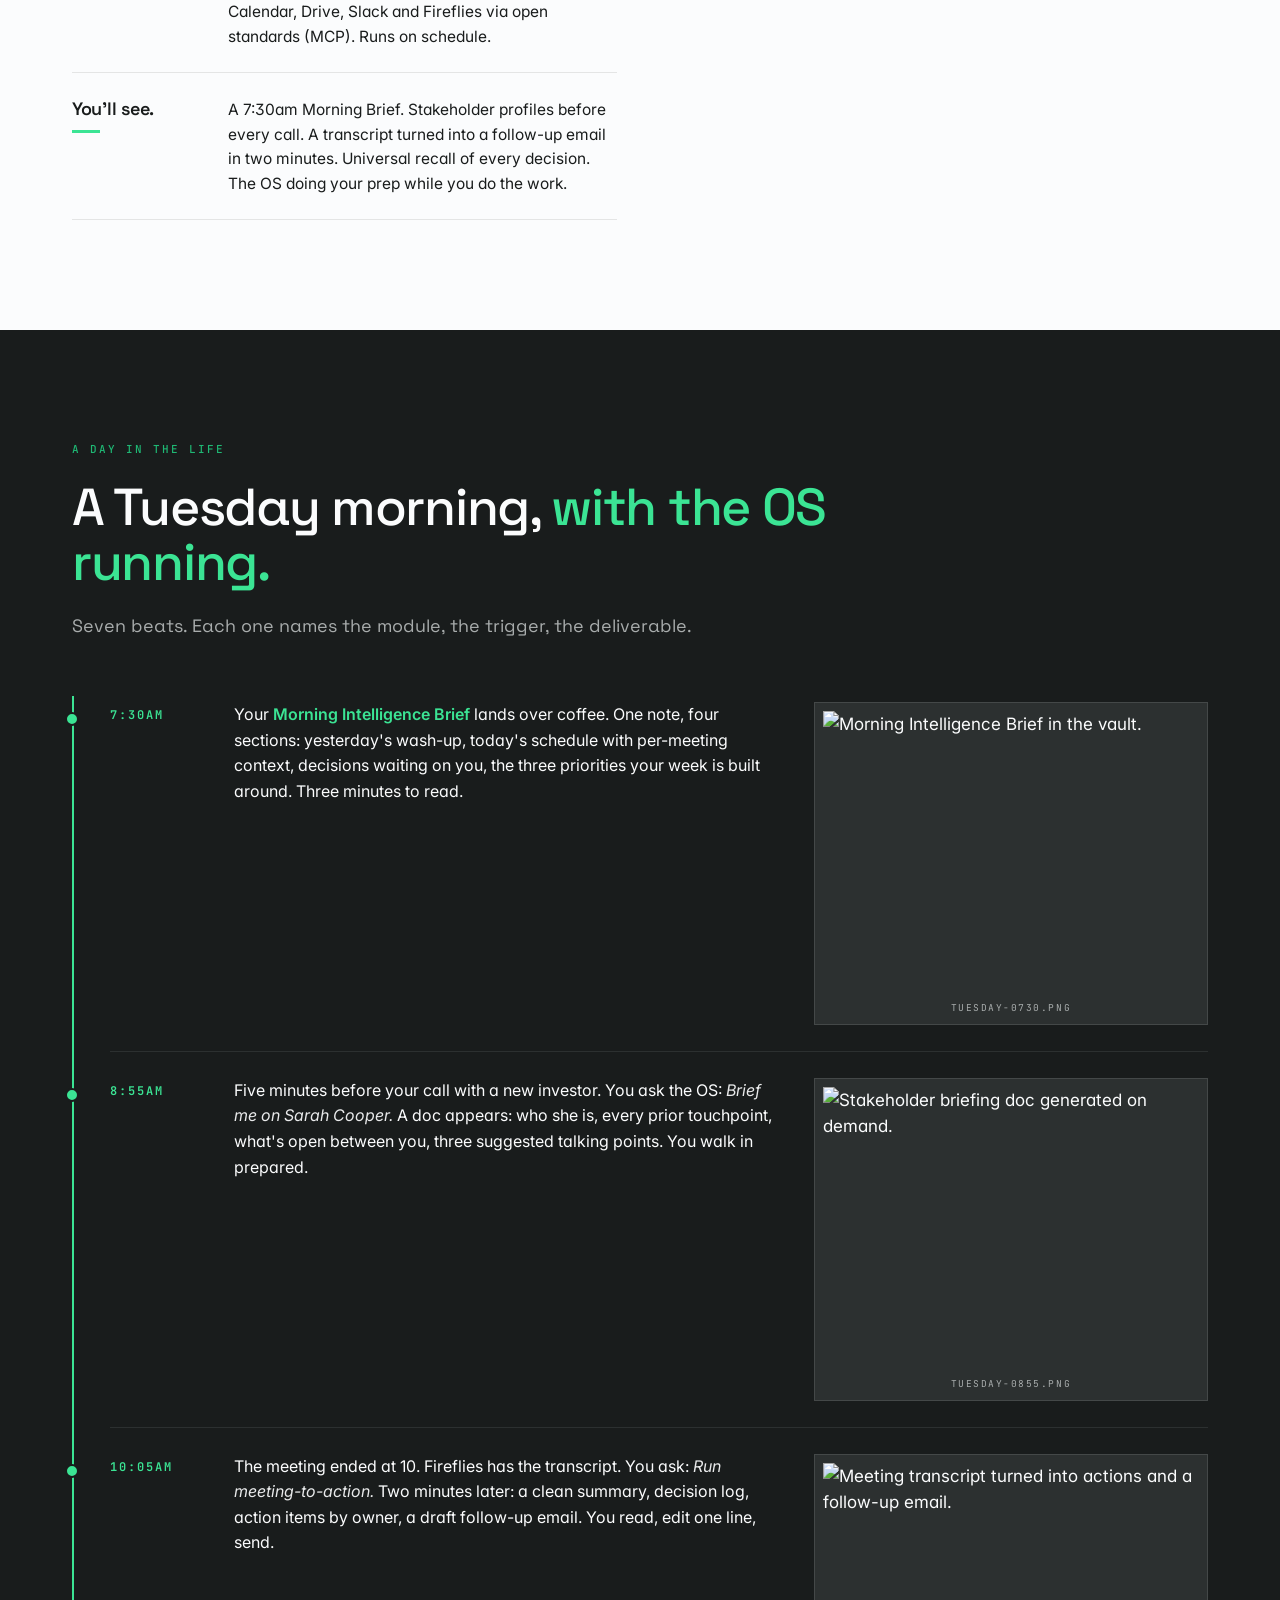
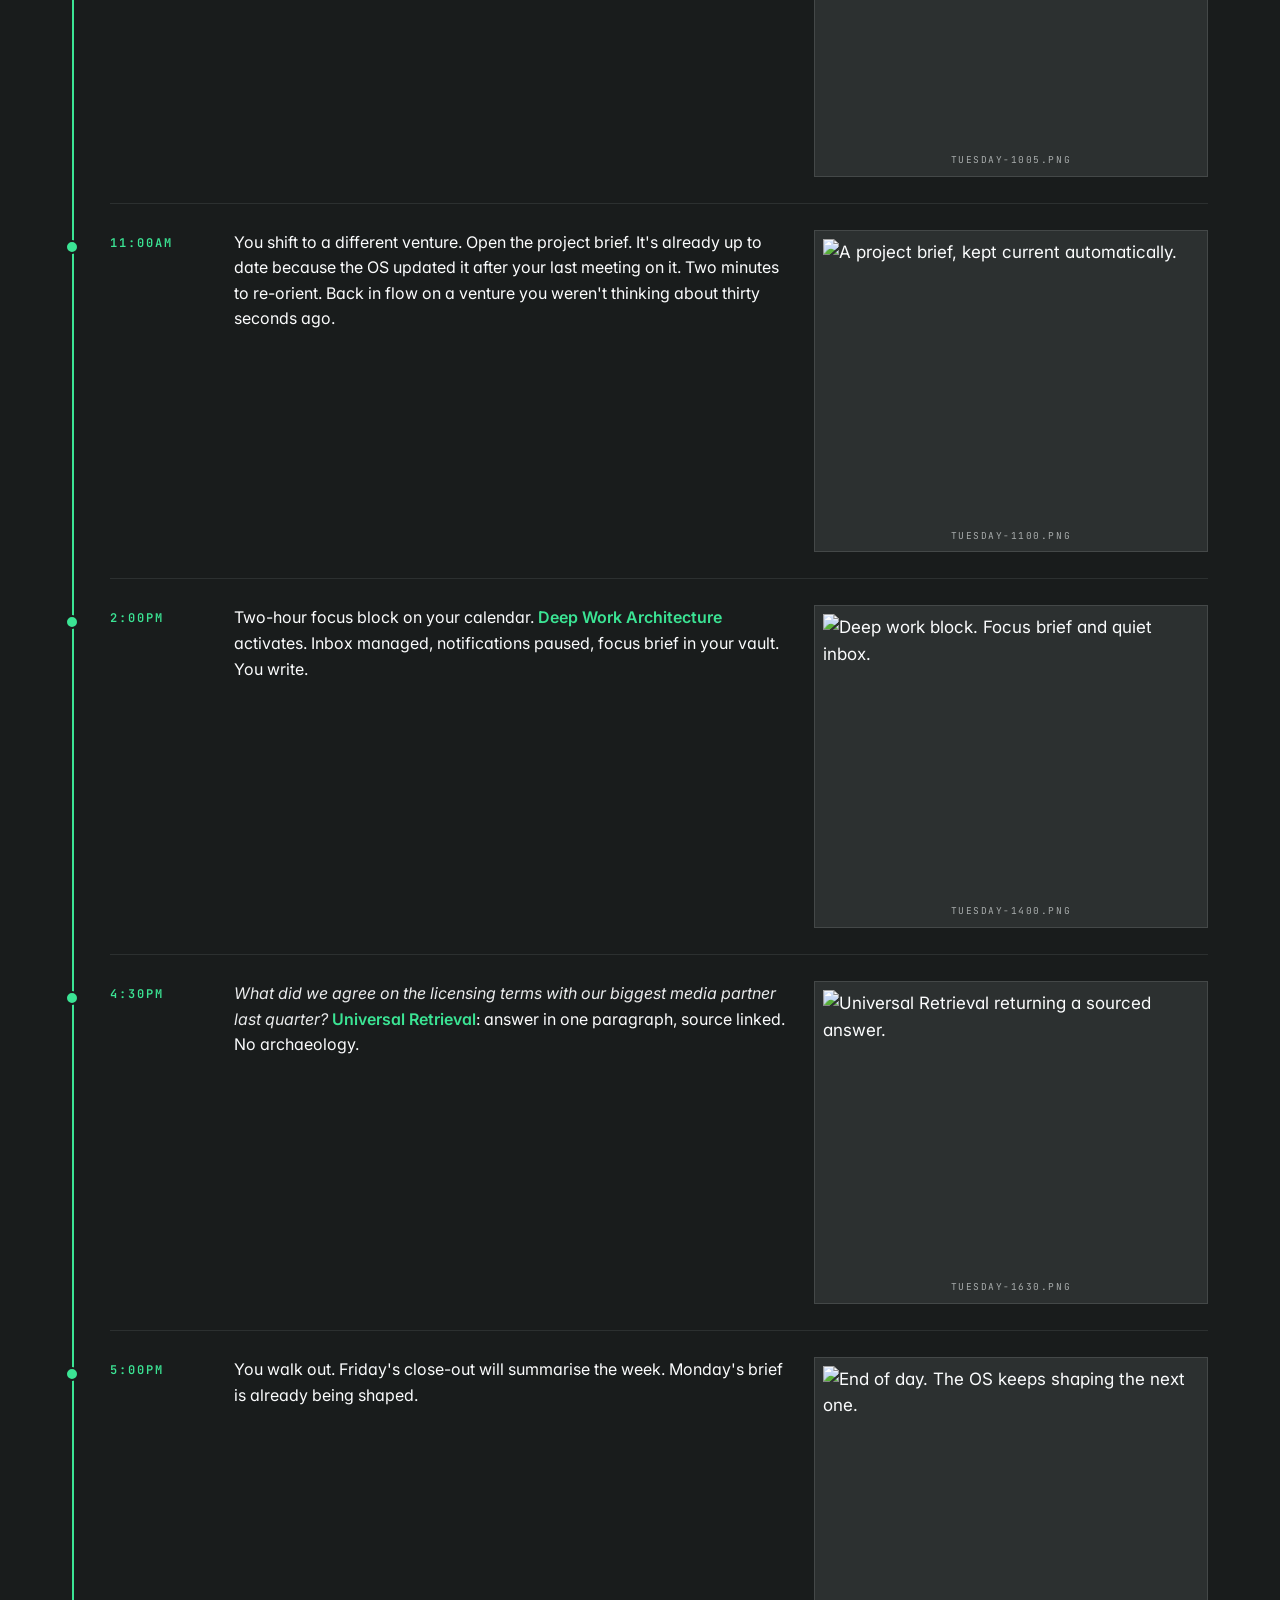
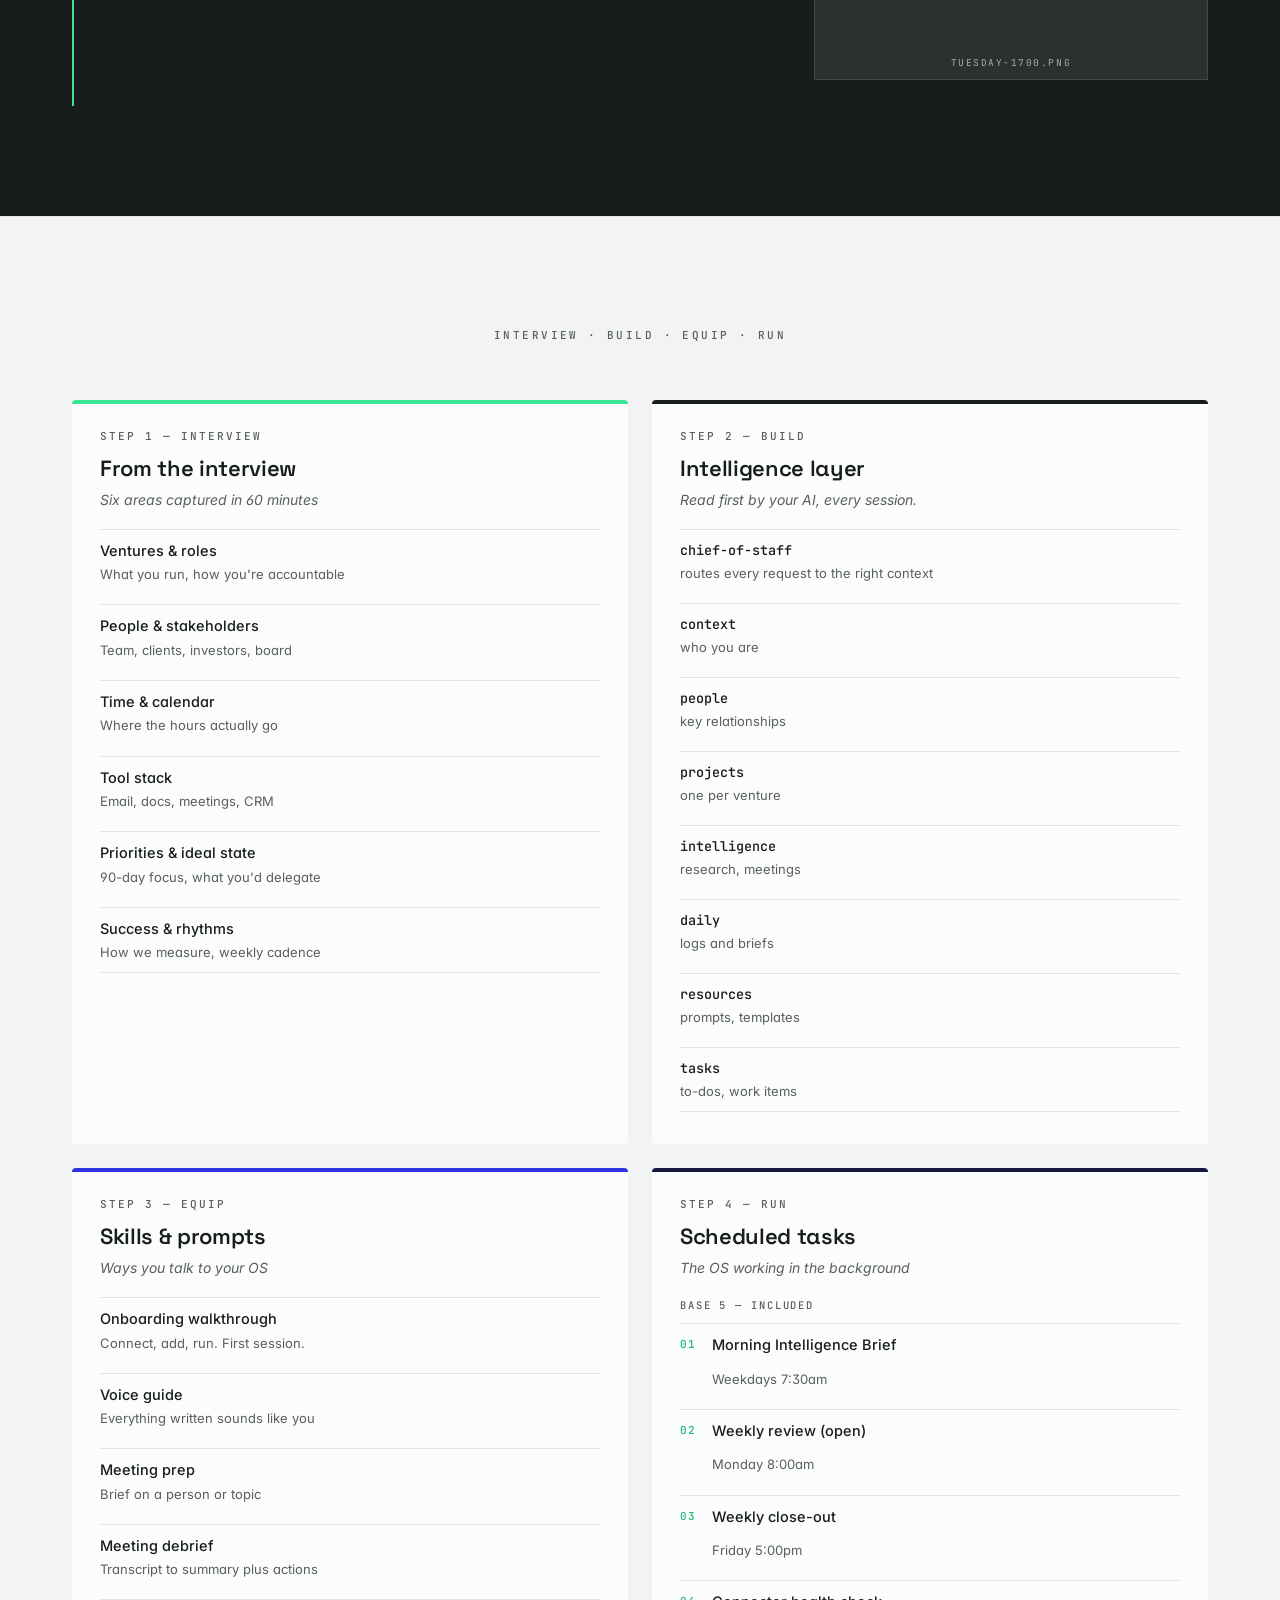
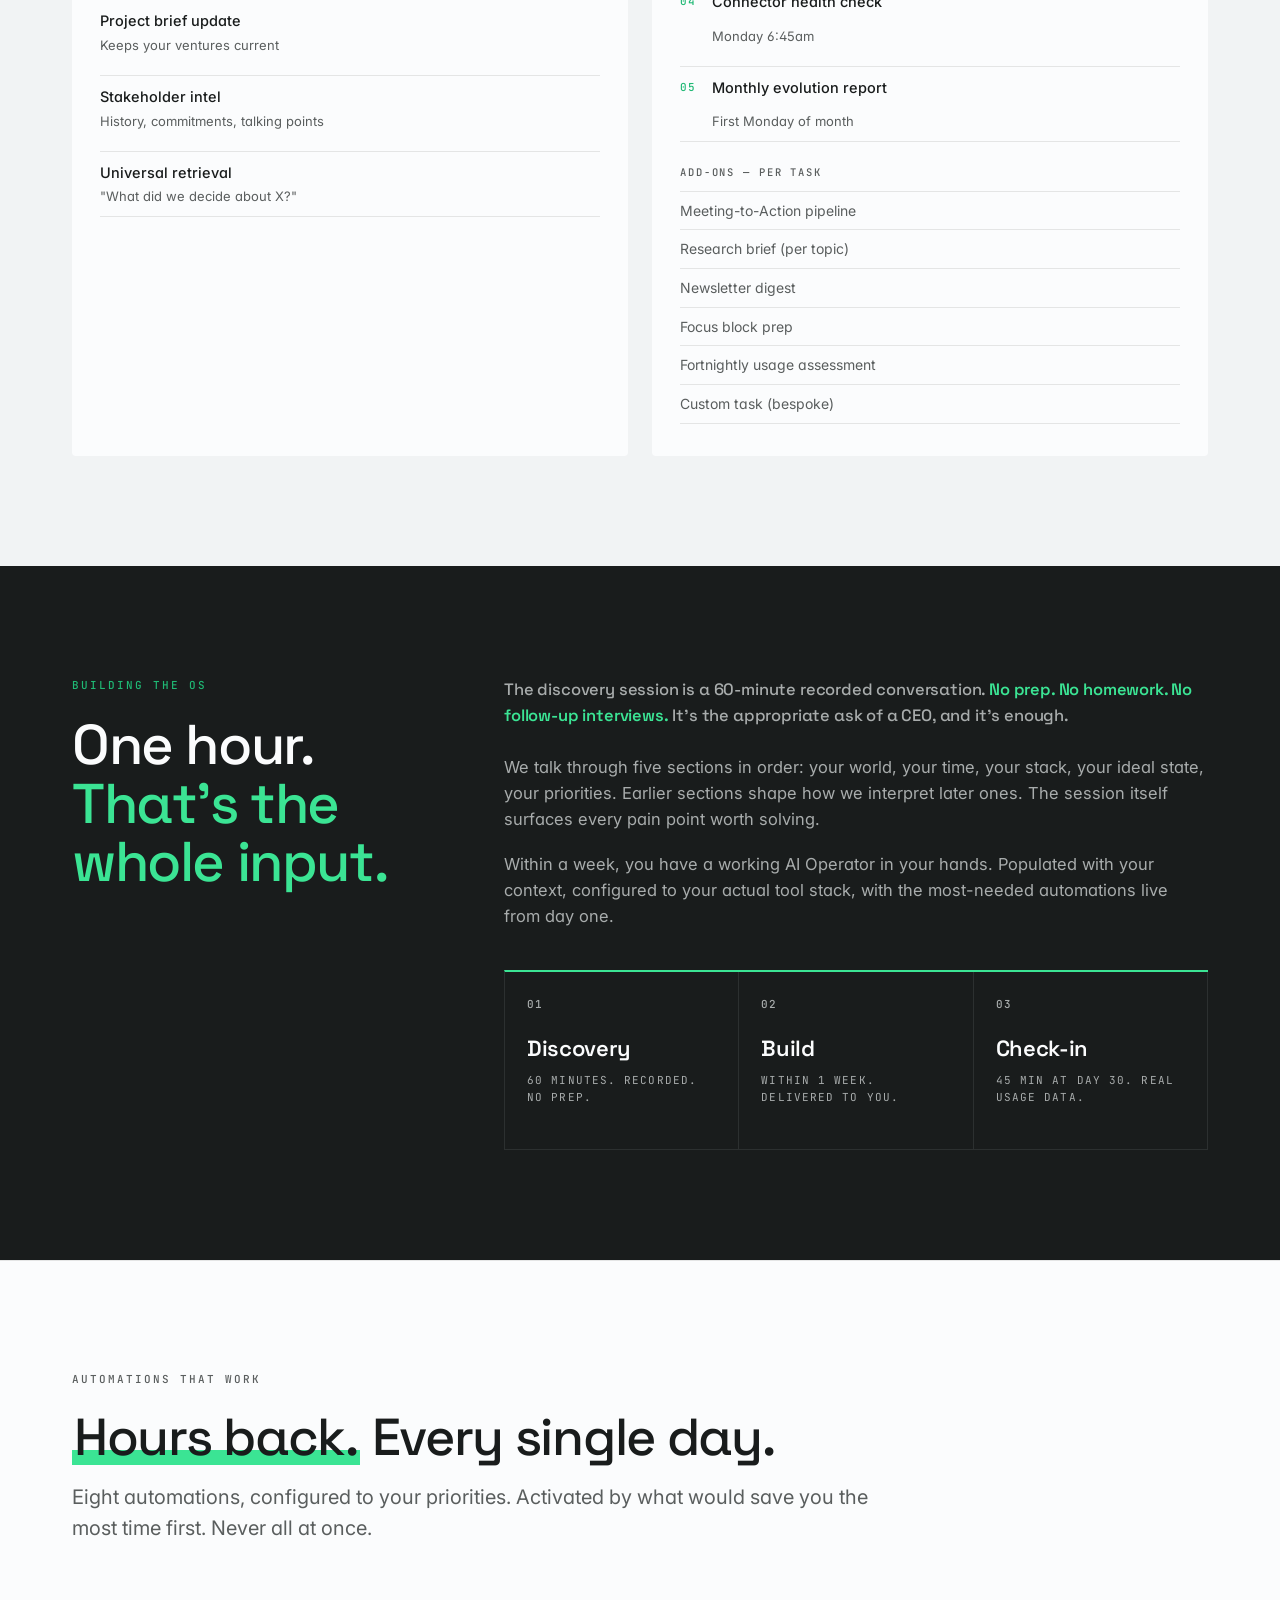
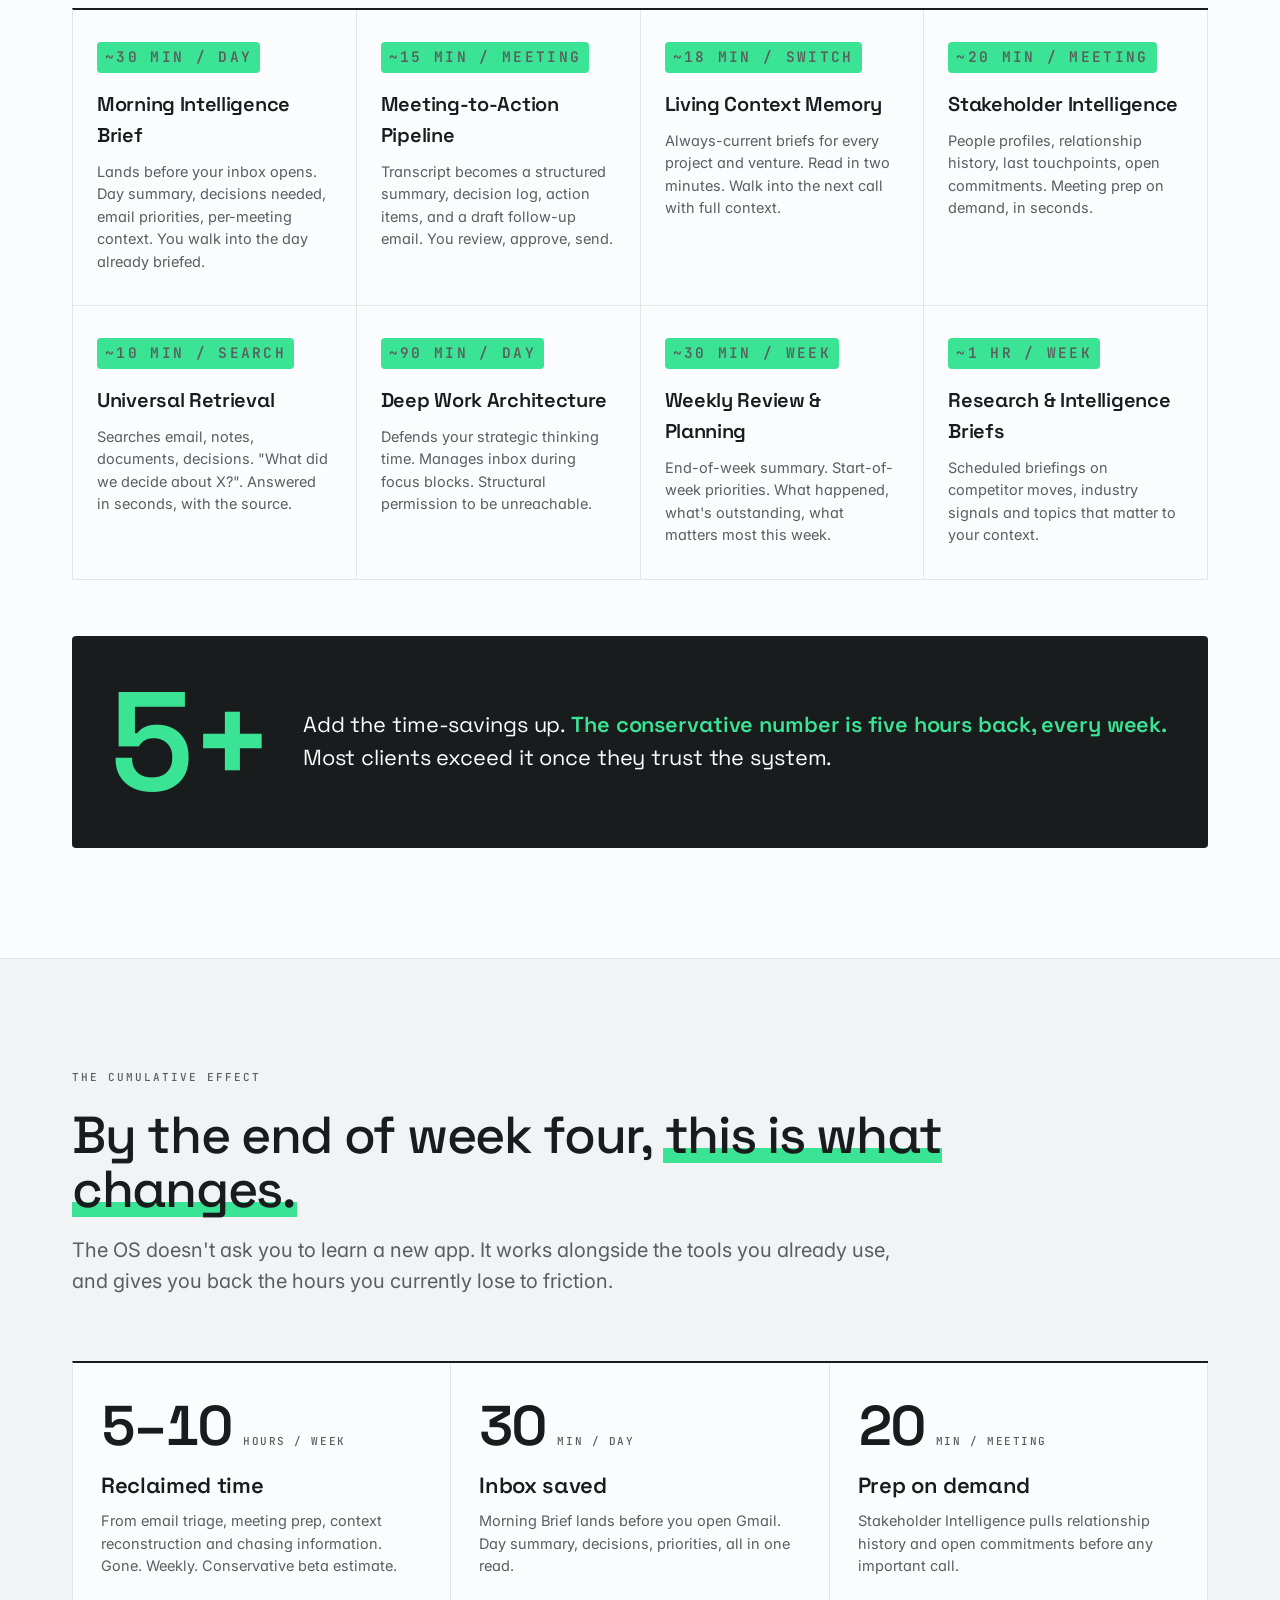
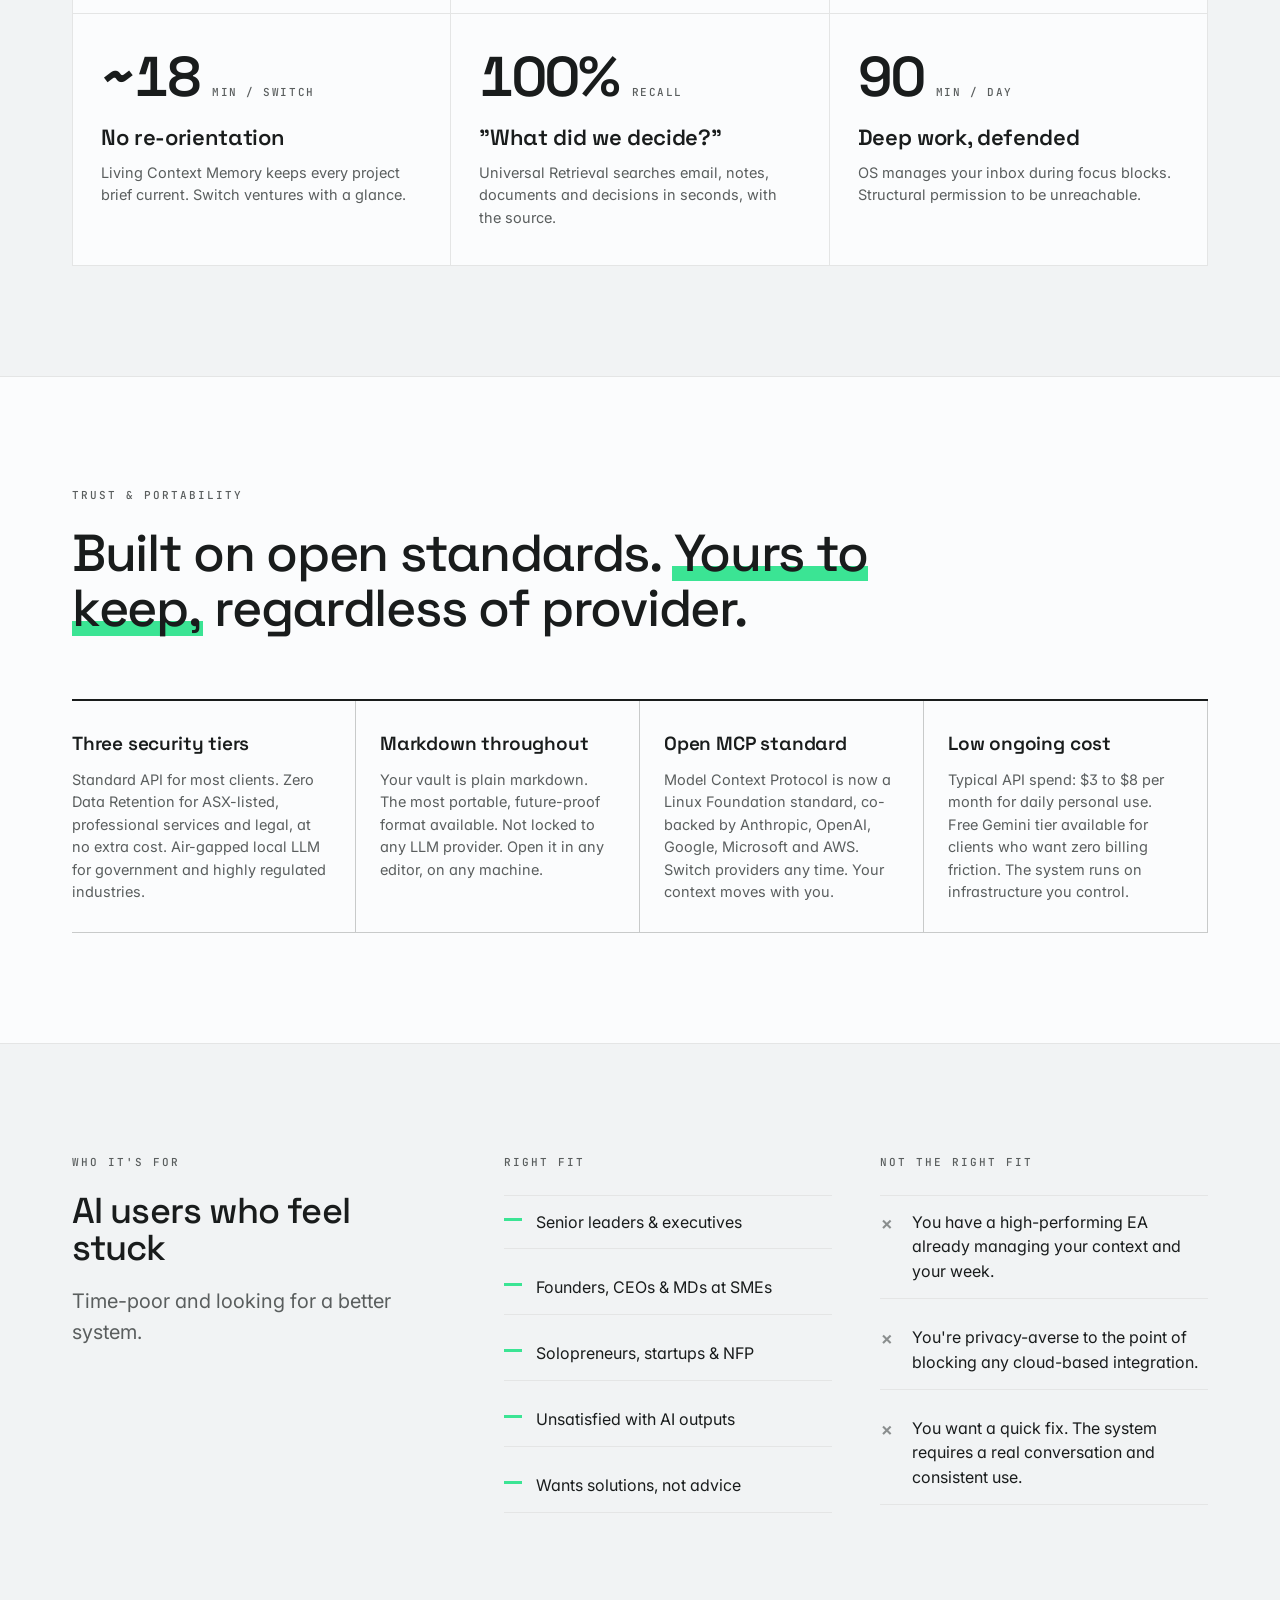
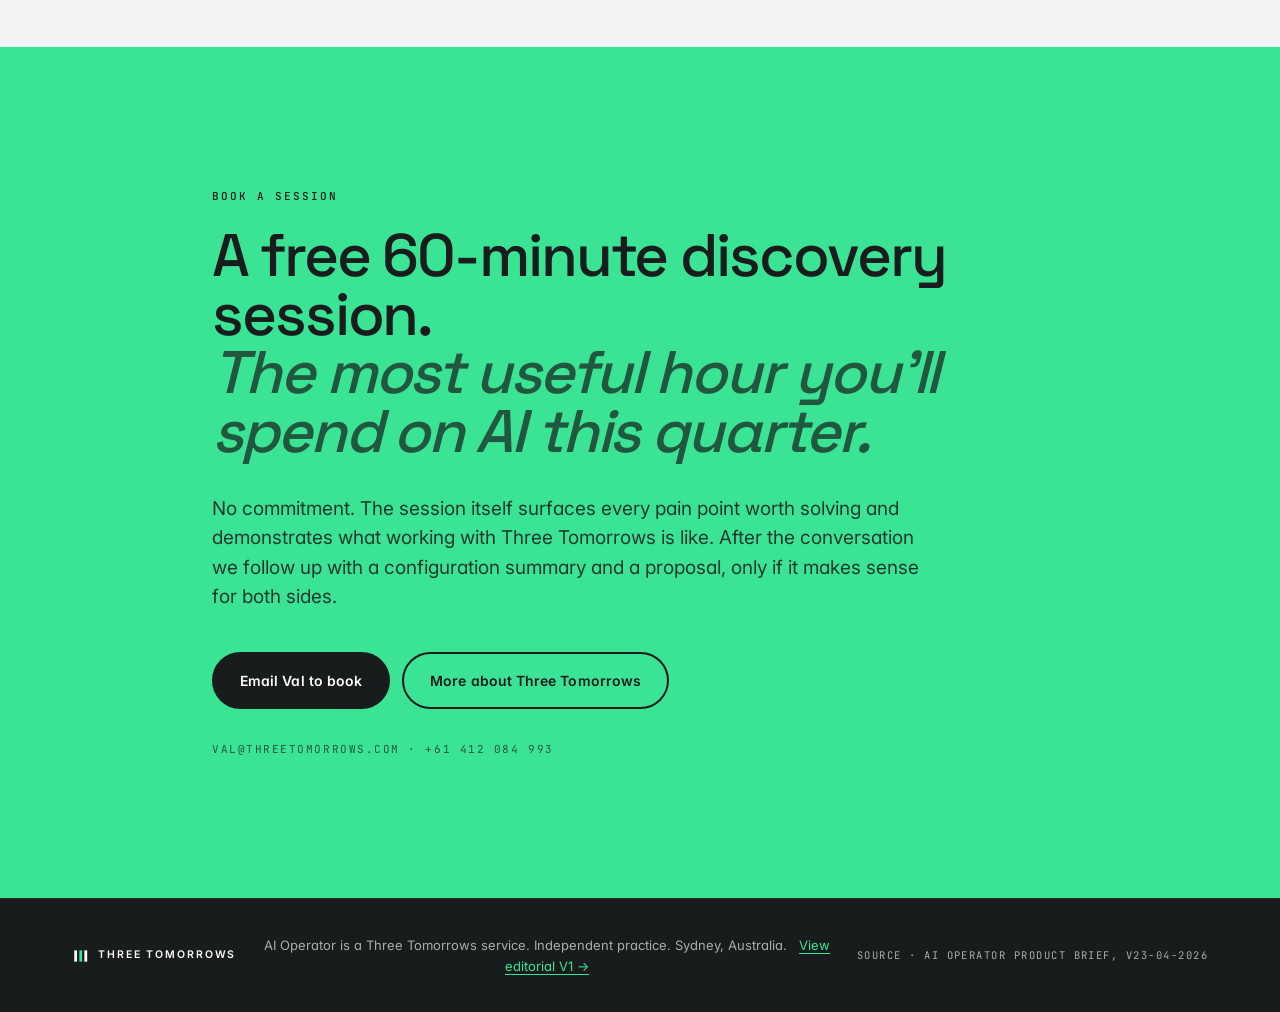
==== commit fe8ede19: "Remove 'What you'll see' boxes from automations cards" ====
--- a/v2/index.html
+++ b/v2/index.html
@@ -348,73 +348,41 @@
         <p class="auto-time">~30 min / day</p>
         <h3>Morning Intelligence Brief</h3>
         <p>Lands before your inbox opens. Day summary, decisions needed, email priorities, per-meeting context. You walk into the day already briefed.</p>
-        <div class="auto-see">
-          <p class="auto-see-label">What you'll see.</p>
-          <p class="auto-see-body">A daily note in your vault, every weekday at 7:30am. Yesterday's wash-up, today's schedule with per-meeting context, decisions on you, week priorities. Read in three minutes.</p>
-        </div>
       </article>
       <article class="auto">
         <p class="auto-time">~15 min / meeting</p>
         <h3>Meeting-to-Action Pipeline</h3>
         <p>Transcript becomes a structured summary, decision log, action items, and a draft follow-up email. You review, approve, send.</p>
-        <div class="auto-see">
-          <p class="auto-see-label">What you'll see.</p>
-          <p class="auto-see-body">A markdown file in your vault, ten minutes after the meeting ends. Summary, decisions, action items by owner, draft email ready to send.</p>
-        </div>
       </article>
       <article class="auto">
         <p class="auto-time">~18 min / switch</p>
         <h3>Living Context Memory</h3>
         <p>Always-current briefs for every project and venture. Read in two minutes. Walk into the next call with full context.</p>
-        <div class="auto-see">
-          <p class="auto-see-label">What you'll see.</p>
-          <p class="auto-see-body">Open <code>projects/[venture]/brief.md</code>. The brief is already up to date because the OS updates it after every meeting on that venture. Two minutes to re-orient instead of twenty.</p>
-        </div>
       </article>
       <article class="auto">
         <p class="auto-time">~20 min / meeting</p>
         <h3>Stakeholder Intelligence</h3>
         <p>People profiles, relationship history, last touchpoints, open commitments. Meeting prep on demand, in seconds.</p>
-        <div class="auto-see">
-          <p class="auto-see-label">What you'll see.</p>
-          <p class="auto-see-body">Ask the OS: <em>Brief me on [name].</em> A prep doc appears: who they are, prior touchpoints, open commitments, suggested talking points.</p>
-        </div>
       </article>
       <article class="auto">
         <p class="auto-time">~10 min / search</p>
         <h3>Universal Retrieval</h3>
         <p>Searches email, notes, documents, decisions. "What did we decide about X?". Answered in seconds, with the source.</p>
-        <div class="auto-see">
-          <p class="auto-see-label">What you'll see.</p>
-          <p class="auto-see-body">Ask the question. The answer in one paragraph, source linked. Across email, notes, documents, decisions.</p>
-        </div>
       </article>
       <article class="auto">
         <p class="auto-time">~90 min / day</p>
         <h3>Deep Work Architecture</h3>
         <p>Defends your strategic thinking time. Manages inbox during focus blocks. Structural permission to be unreachable.</p>
-        <div class="auto-see">
-          <p class="auto-see-label">What you'll see.</p>
-          <p class="auto-see-body">At the start of your focus block: inbox managed, notifications paused, a focus brief in your vault. You write.</p>
-        </div>
       </article>
       <article class="auto">
         <p class="auto-time">~30 min / week</p>
         <h3>Weekly Review &amp; Planning</h3>
         <p>End-of-week summary. Start-of-week priorities. What happened, what's outstanding, what matters most this week.</p>
-        <div class="auto-see">
-          <p class="auto-see-label">What you'll see.</p>
-          <p class="auto-see-body">A Friday note: what happened, what's outstanding, what needs a decision. A Monday note: what matters this week, how the calendar is shaped for impact.</p>
-        </div>
       </article>
       <article class="auto">
         <p class="auto-time">~1 hr / week</p>
         <h3>Research &amp; Intelligence Briefs</h3>
         <p>Scheduled briefings on competitor moves, industry signals and topics that matter to your context.</p>
-        <div class="auto-see">
-          <p class="auto-see-label">What you'll see.</p>
-          <p class="auto-see-body">A scheduled briefing in <code>intelligence/research/[topic]-[date].md</code>. Competitor moves, industry signals, regulatory updates, on the cadence you set.</p>
-        </div>
       </article>
     </div>
 
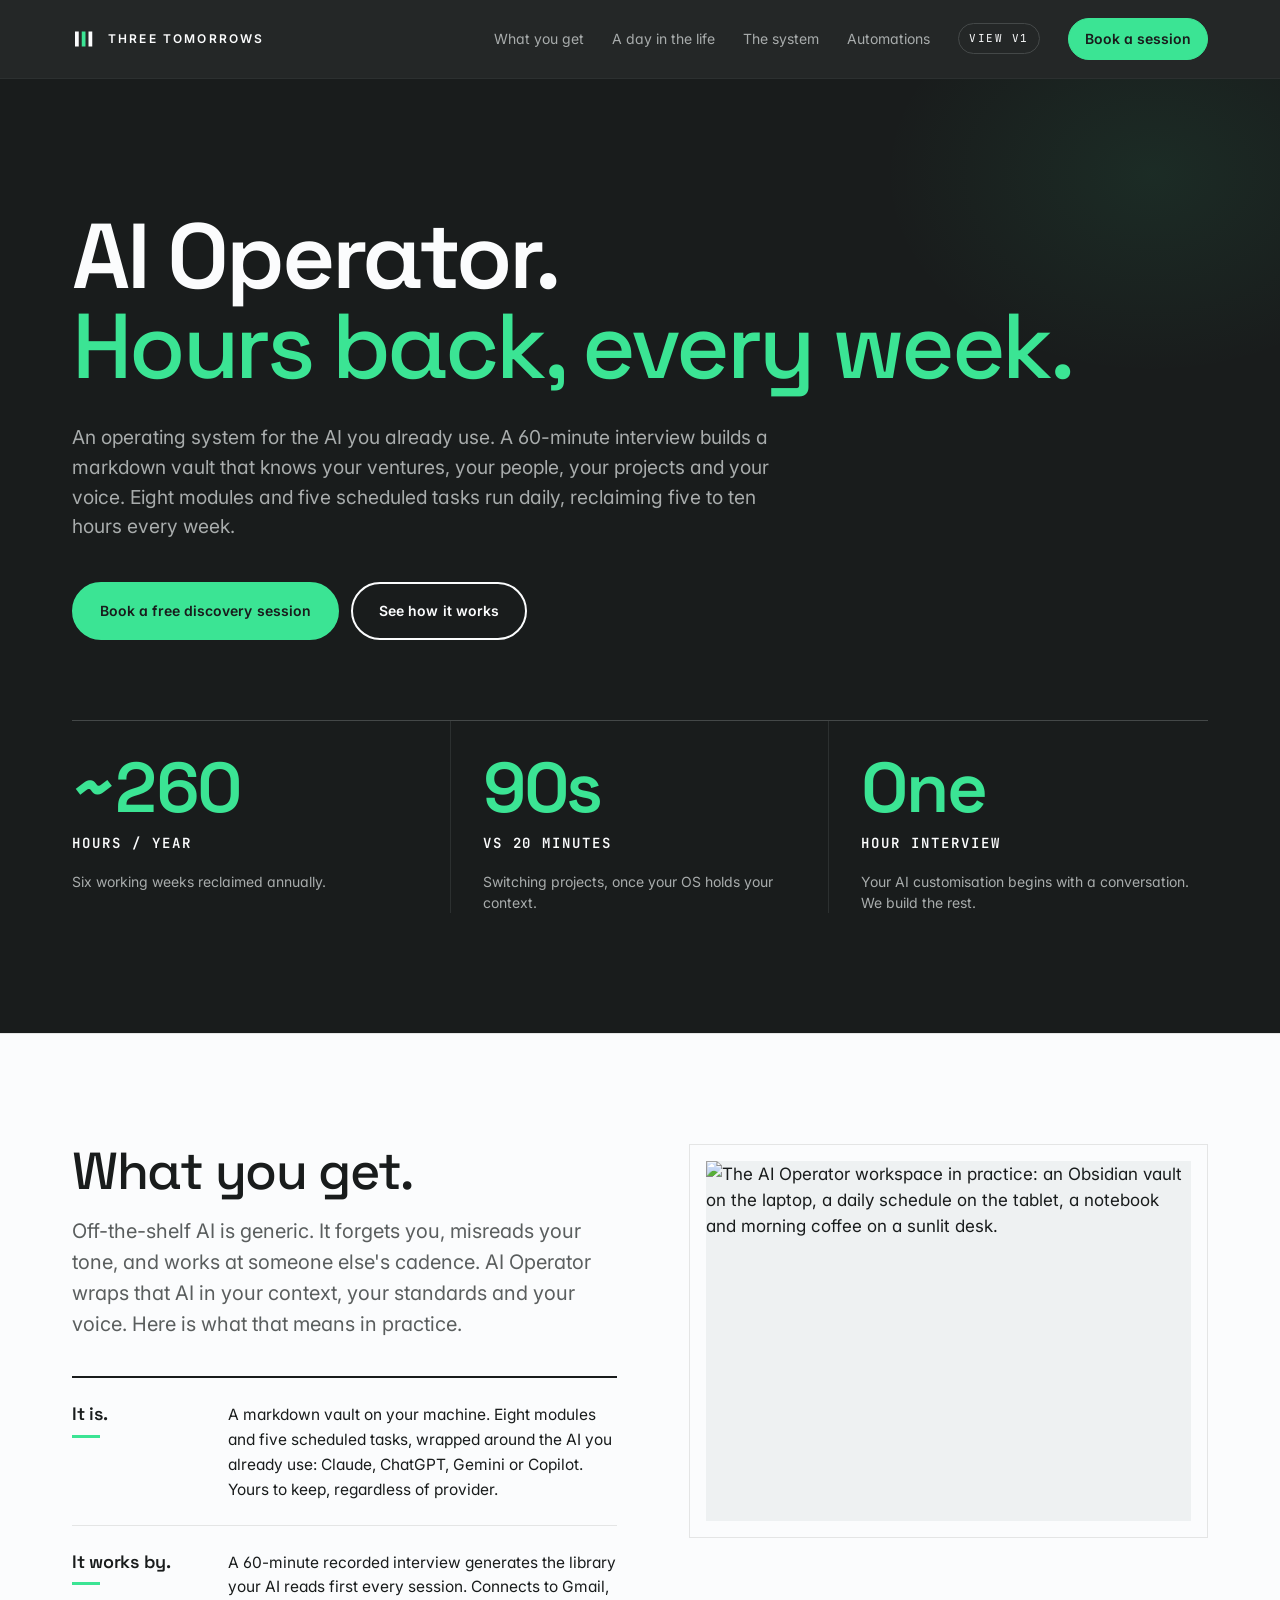
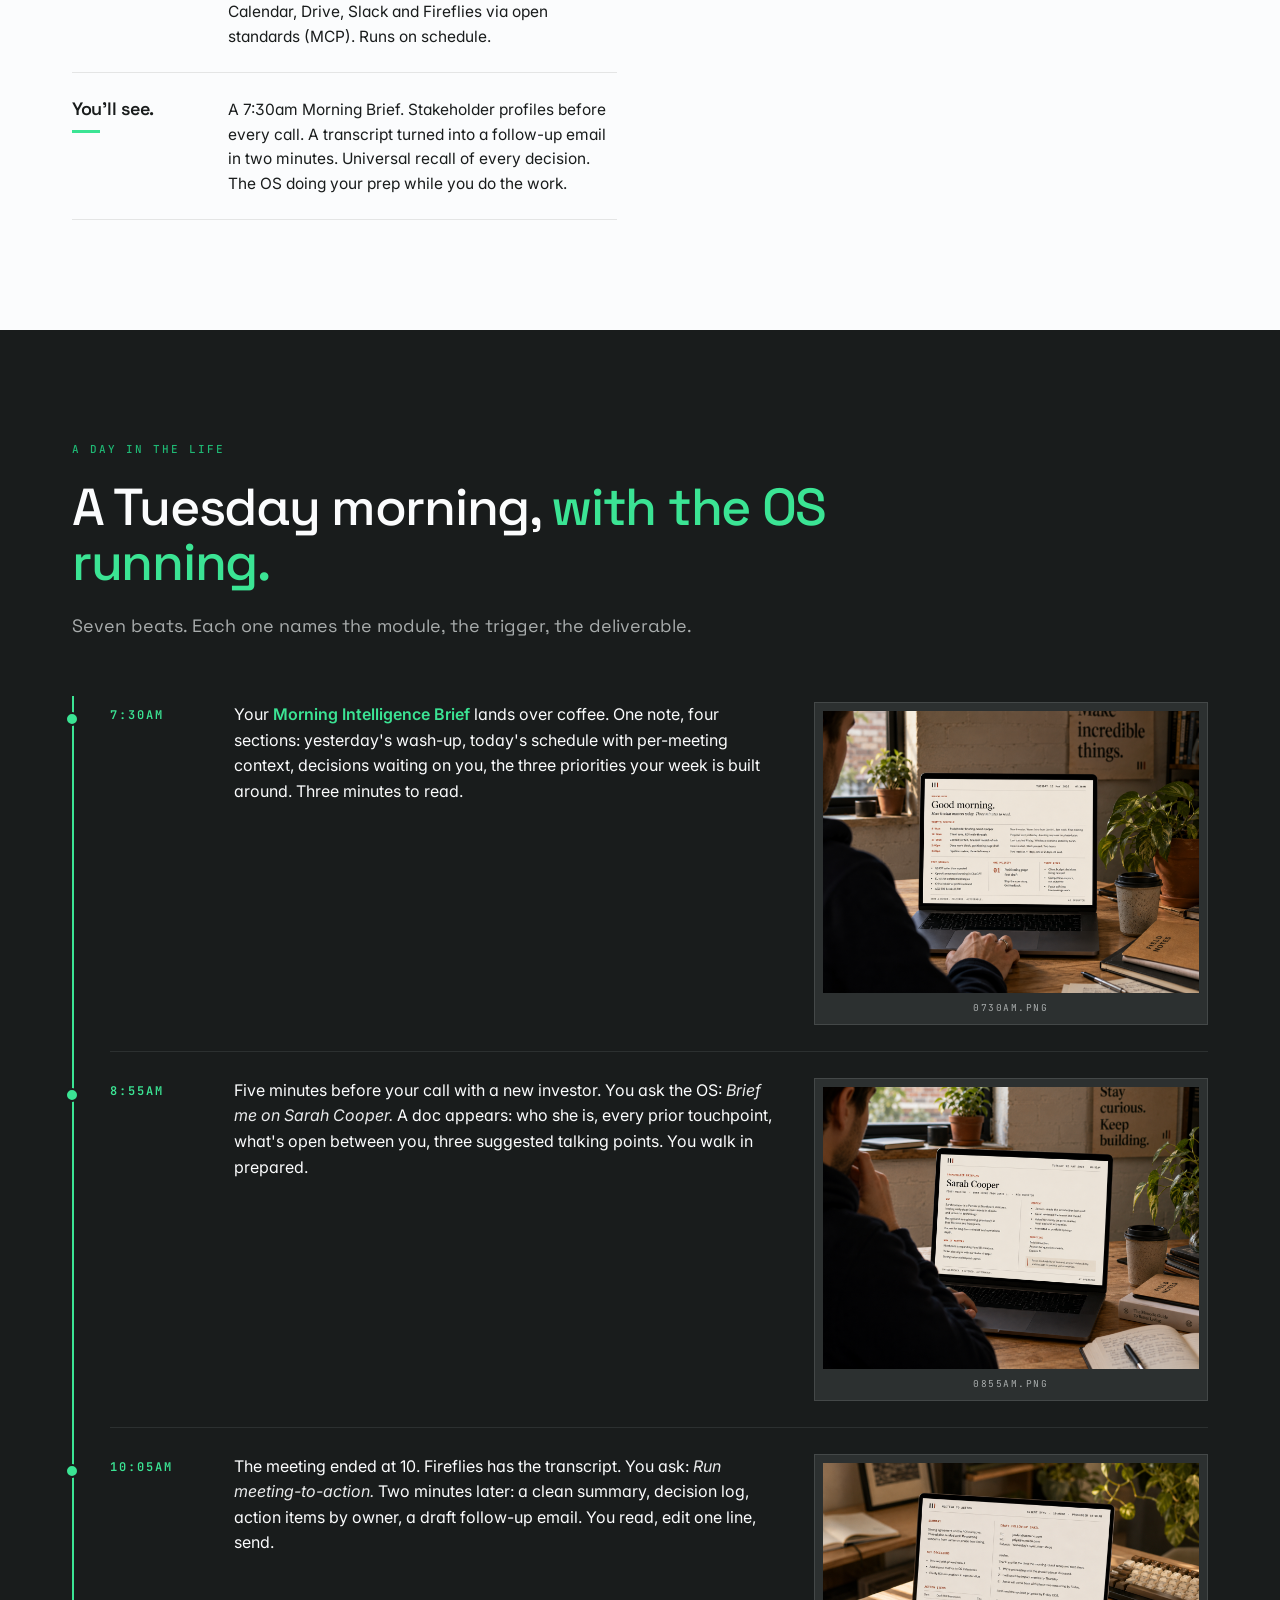
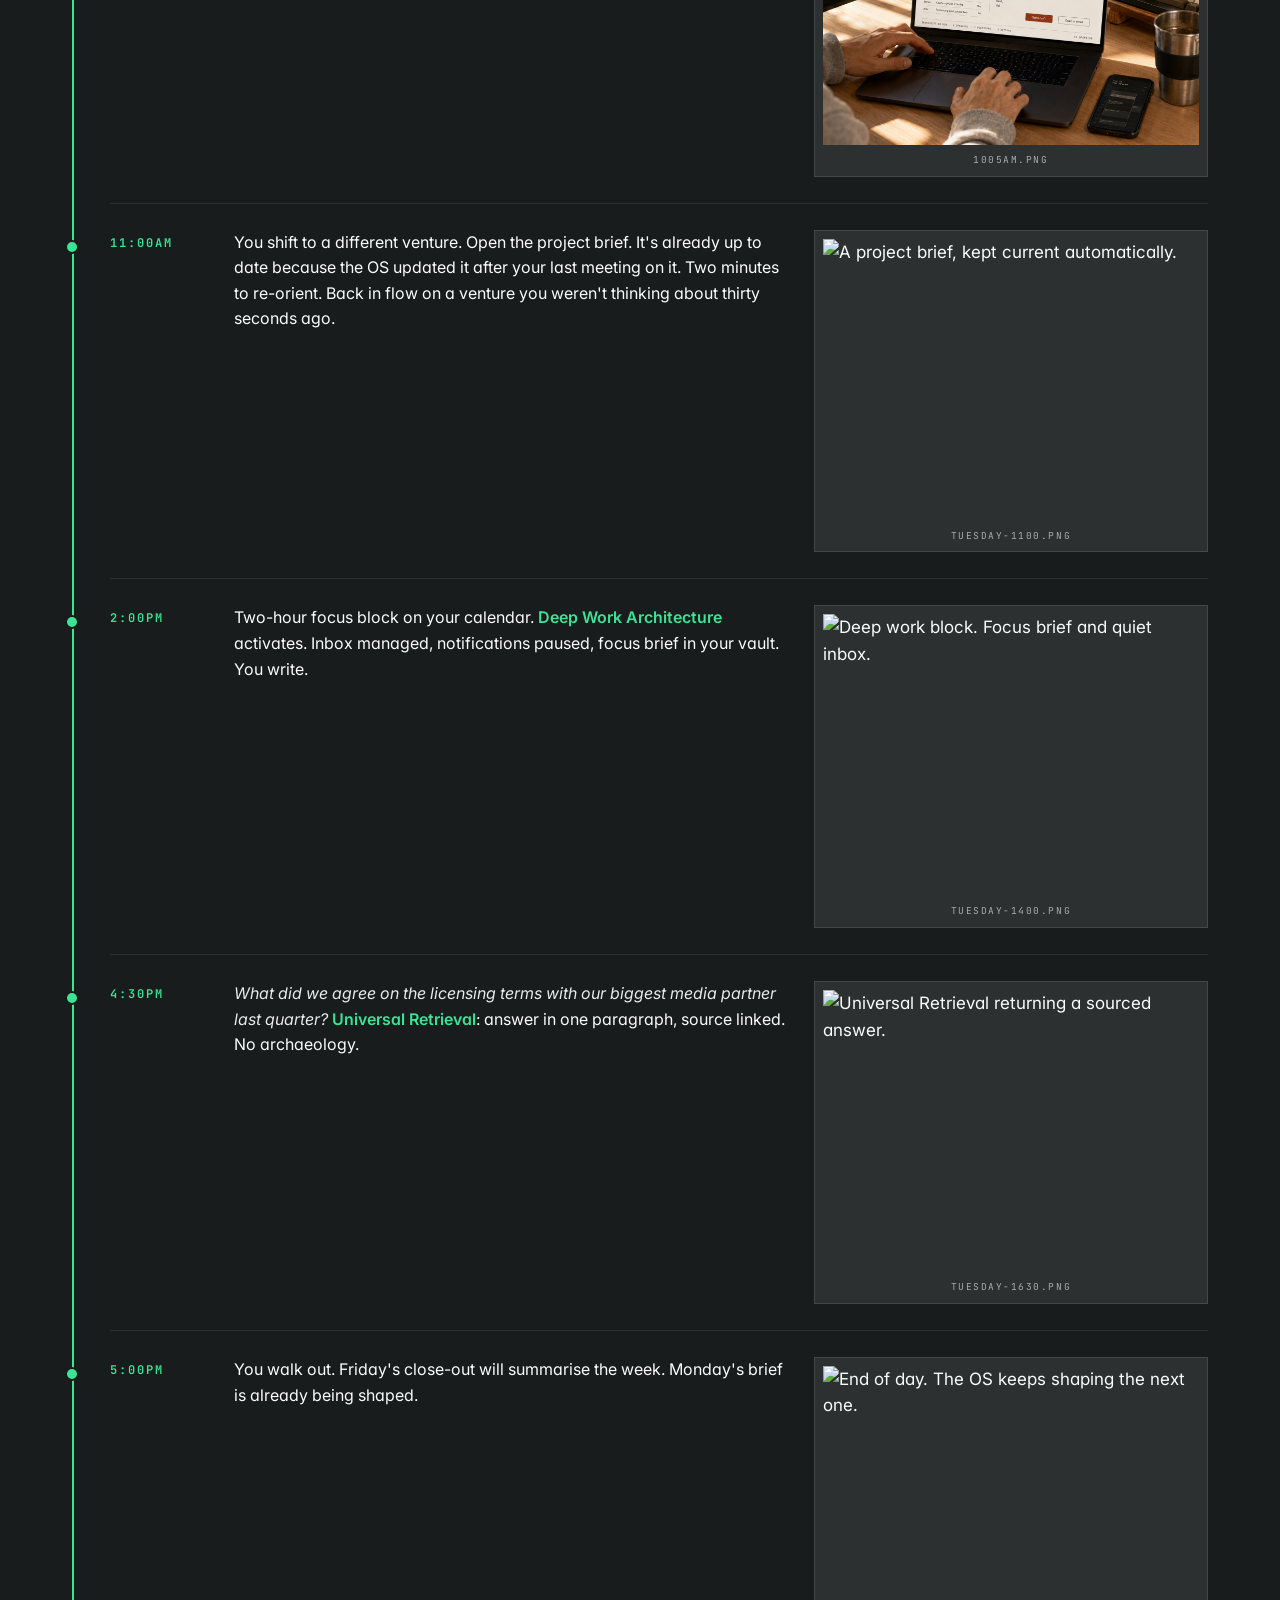
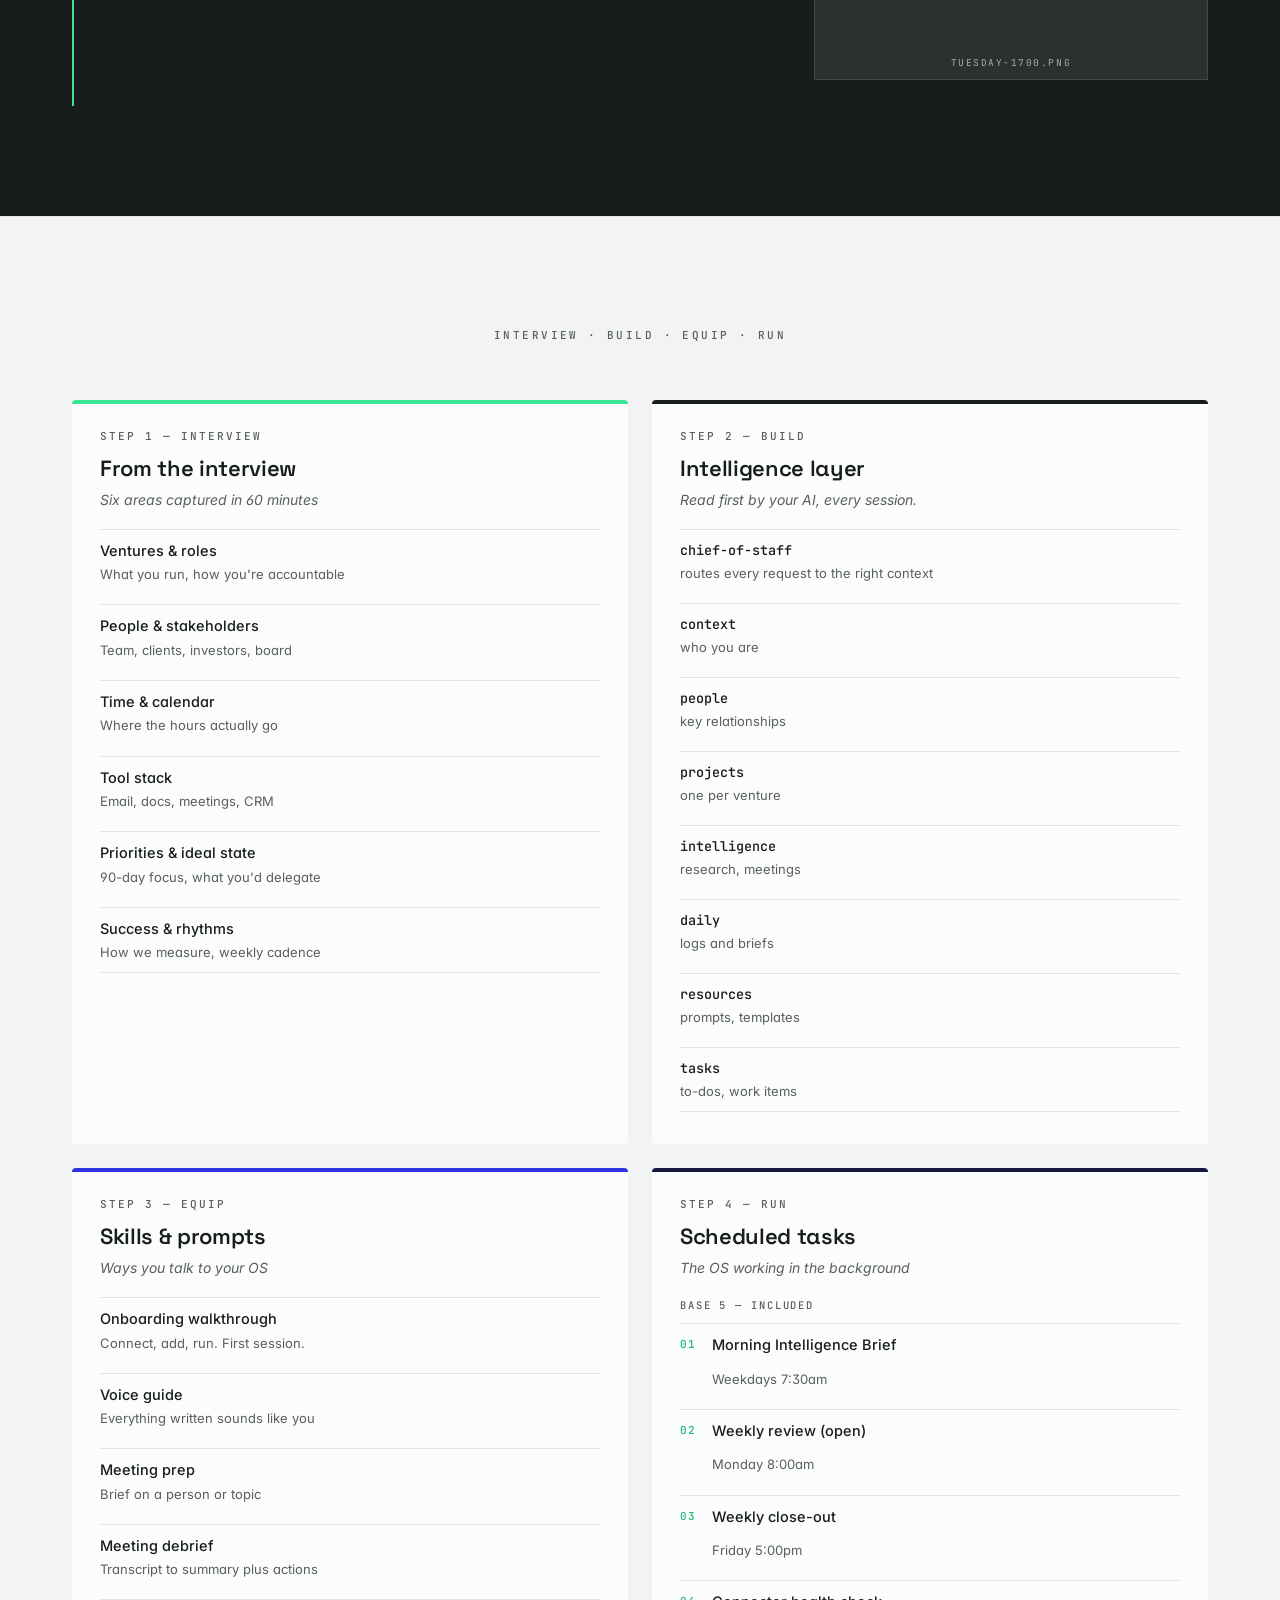
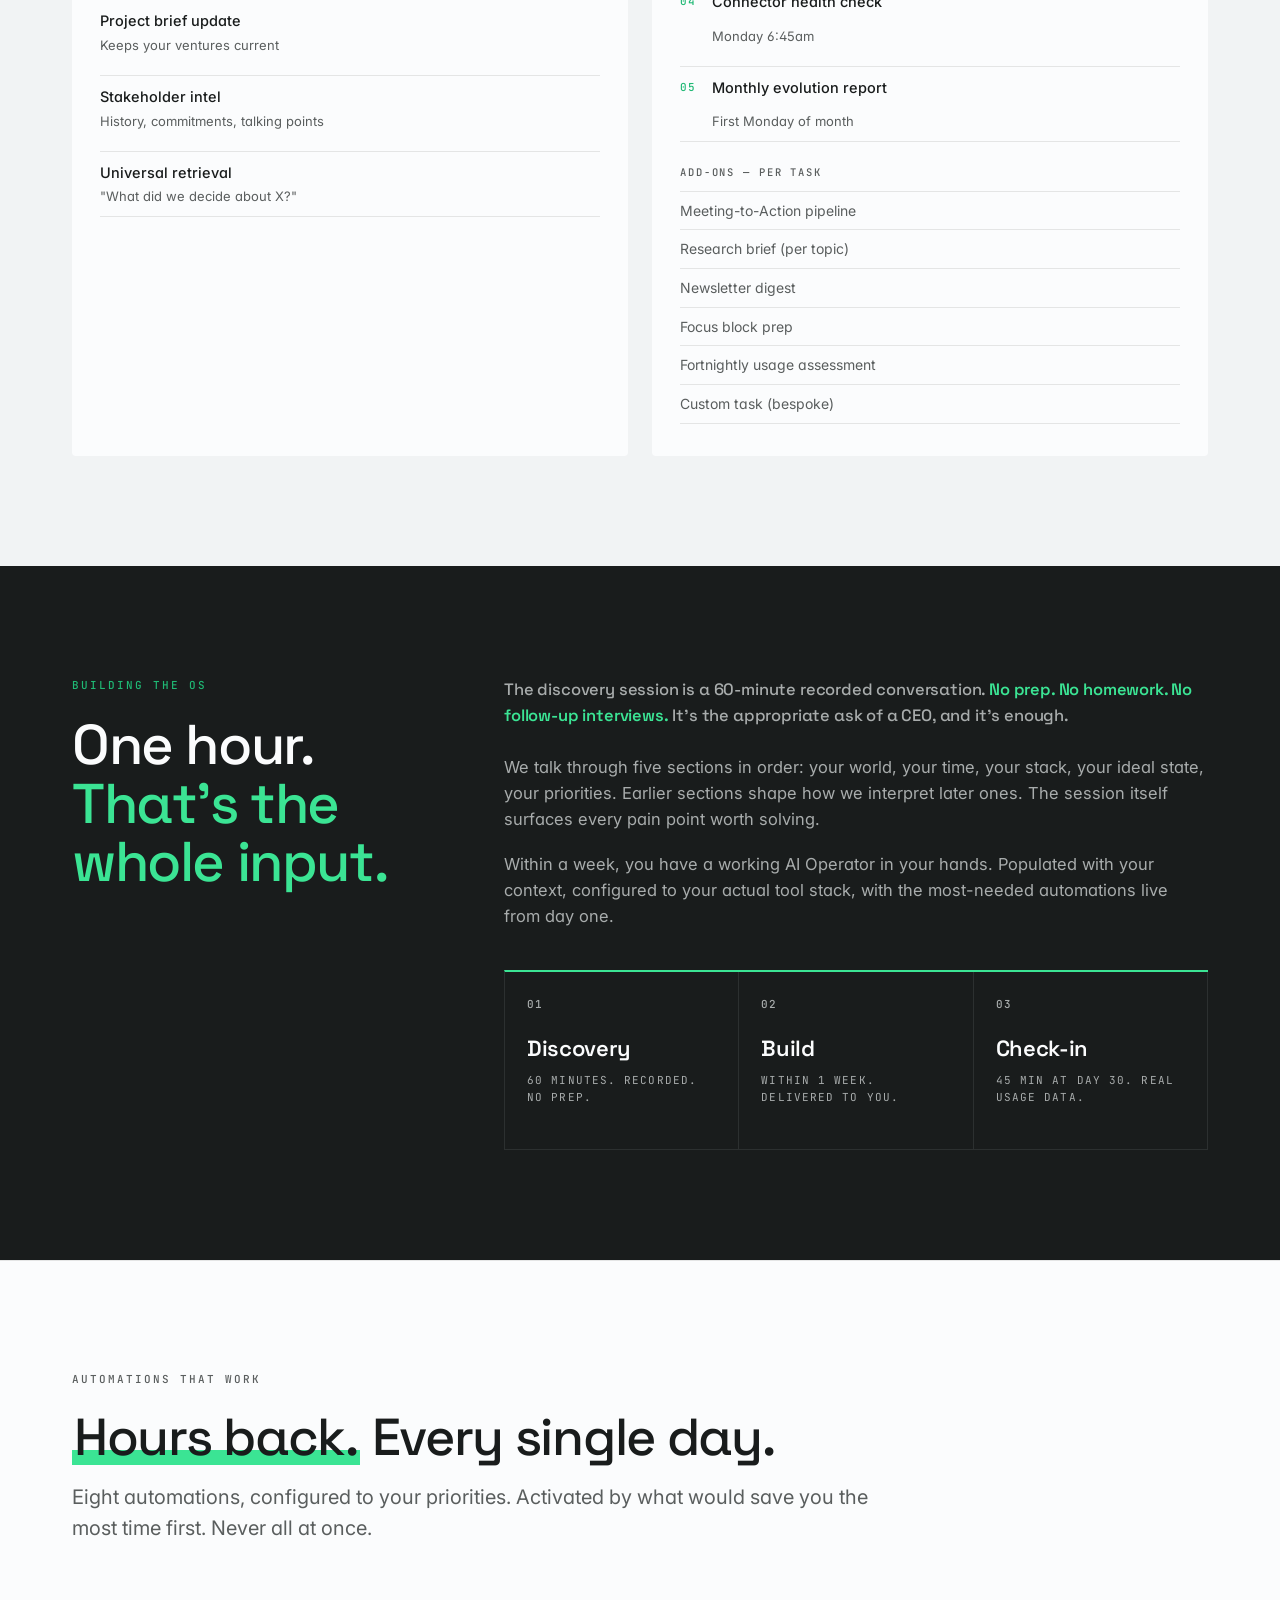
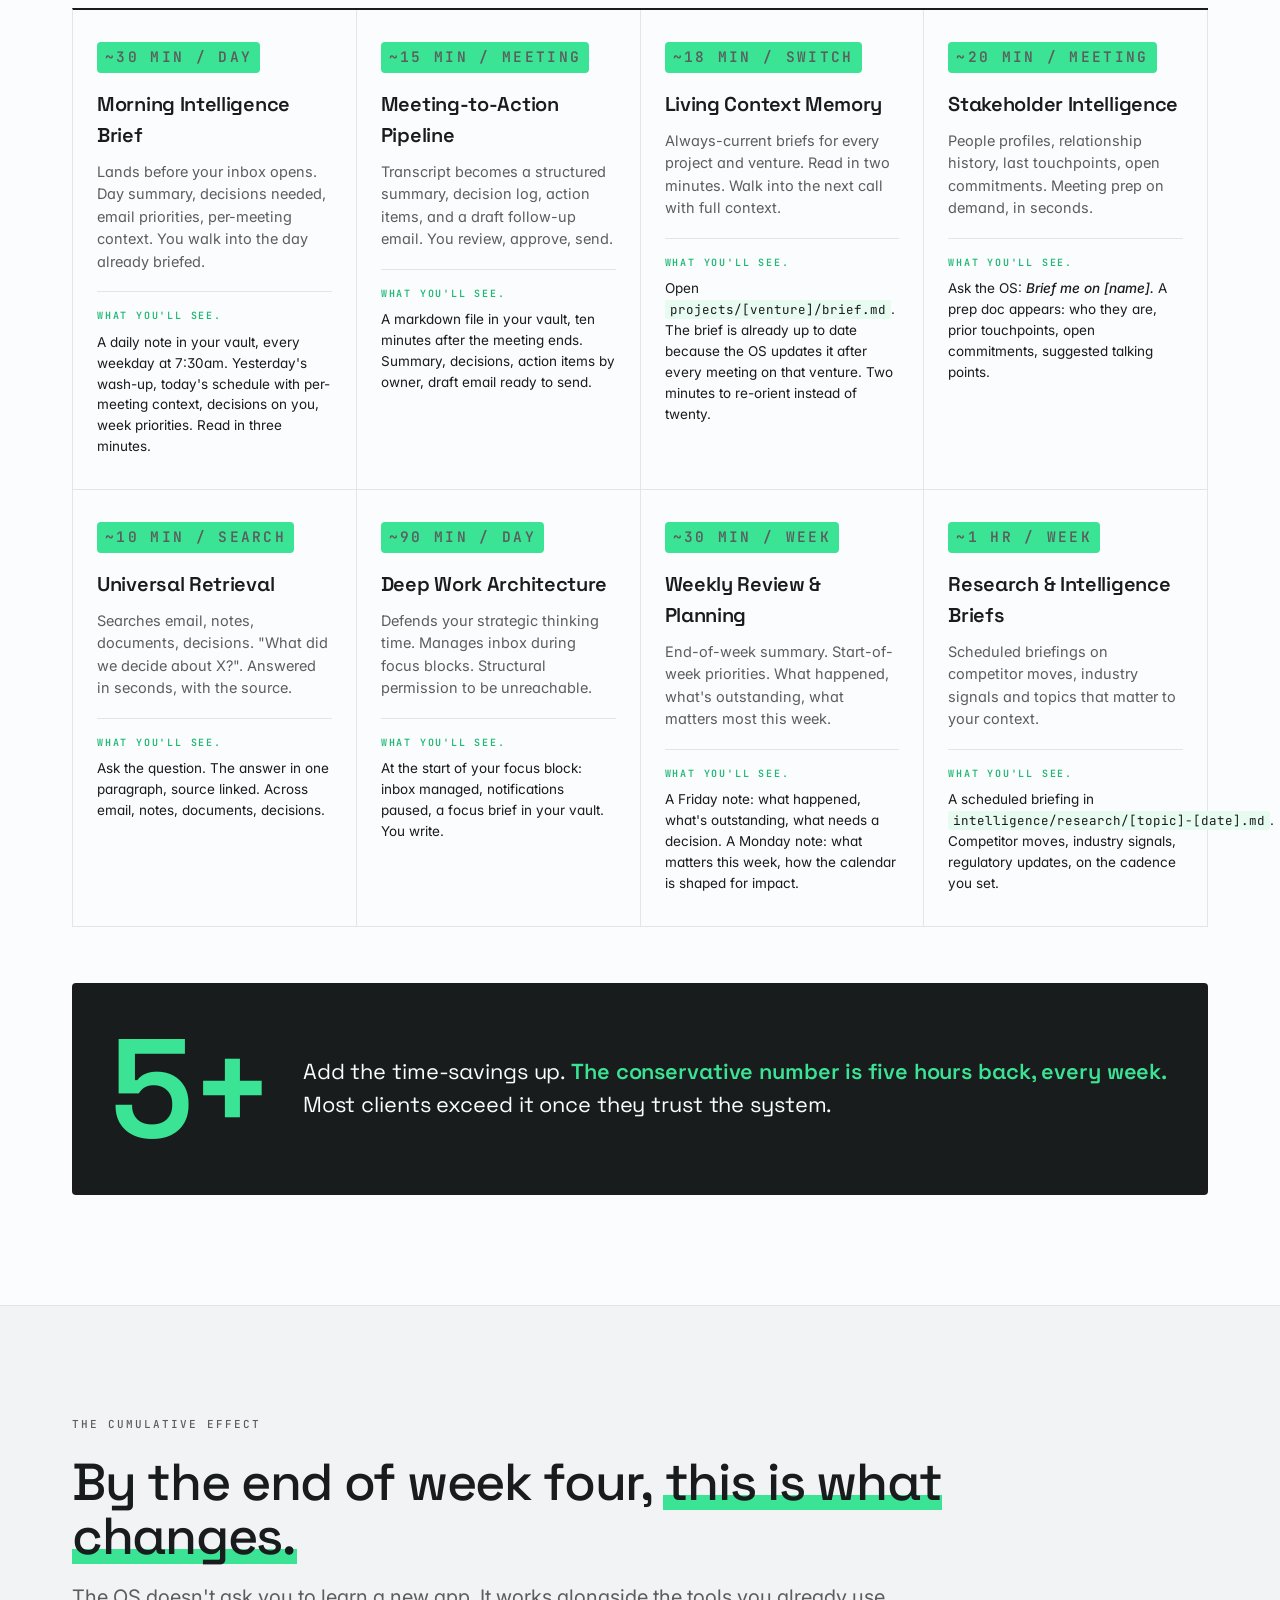
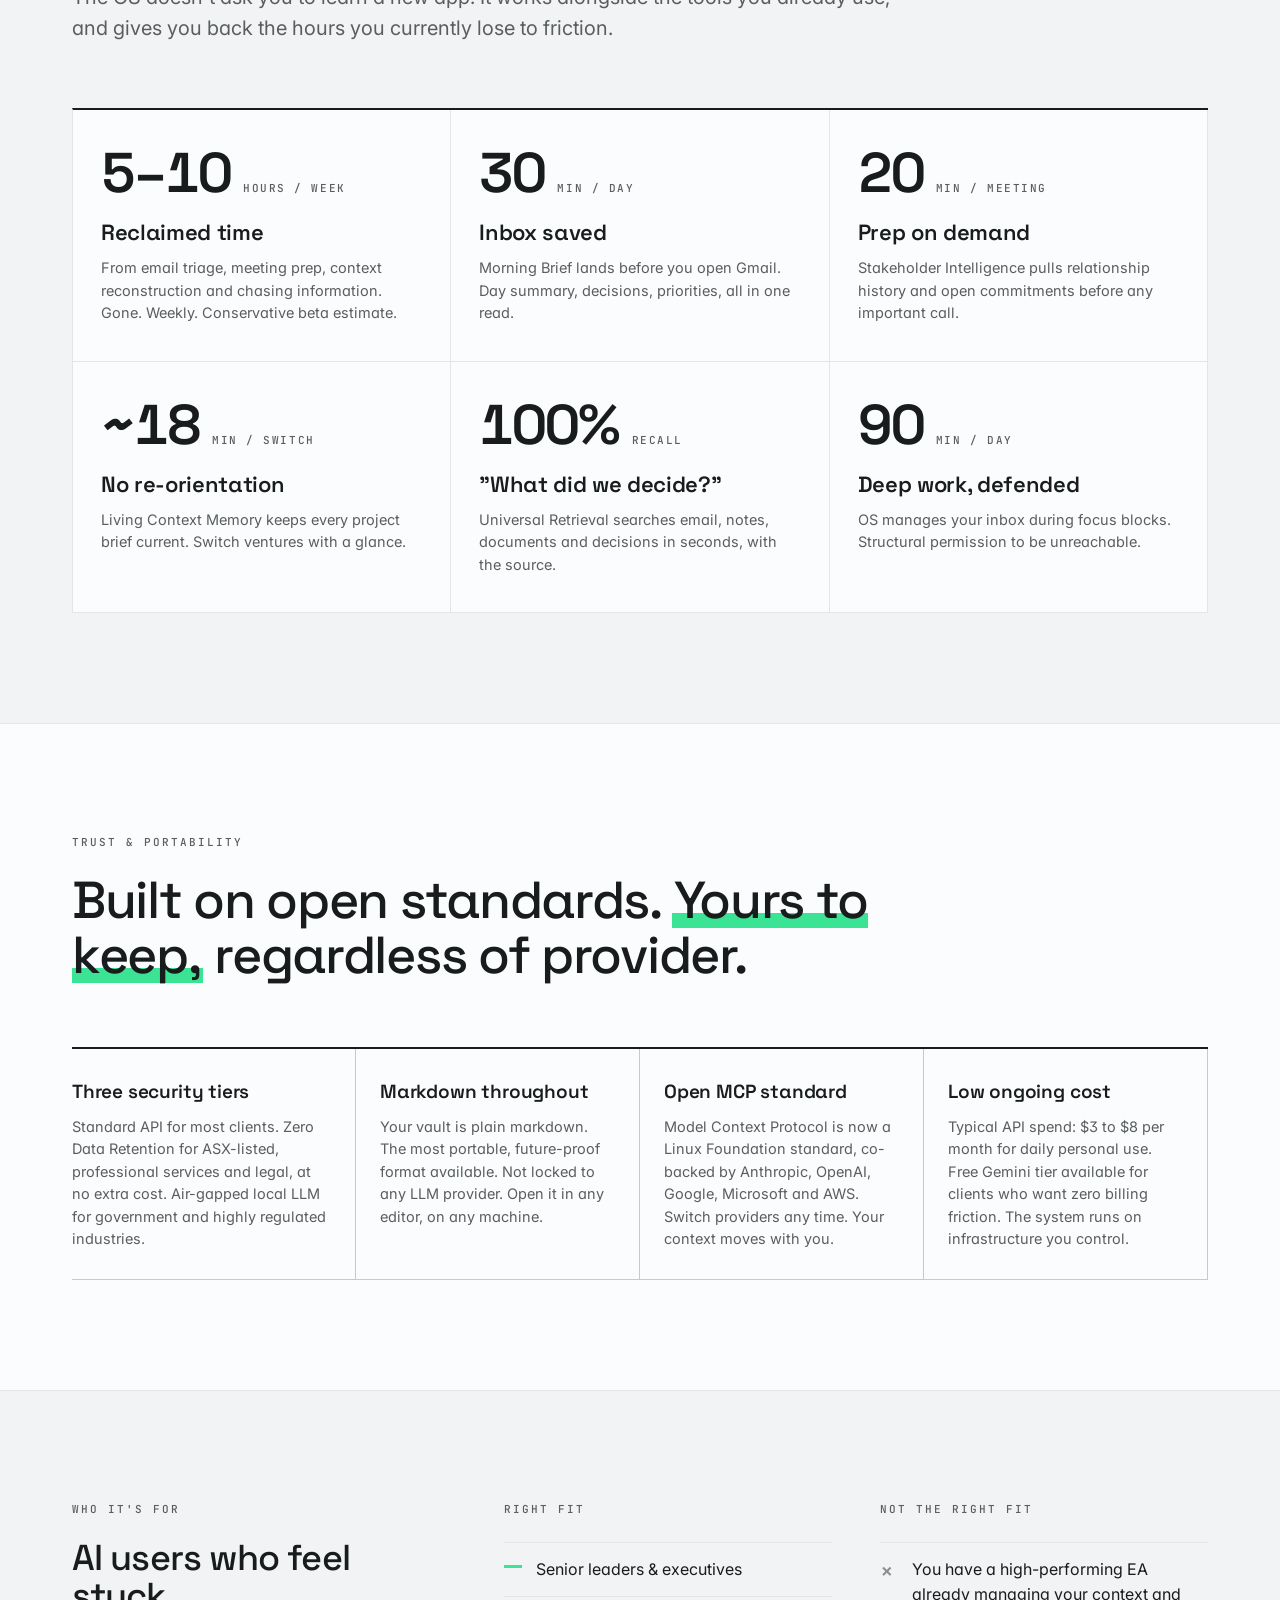
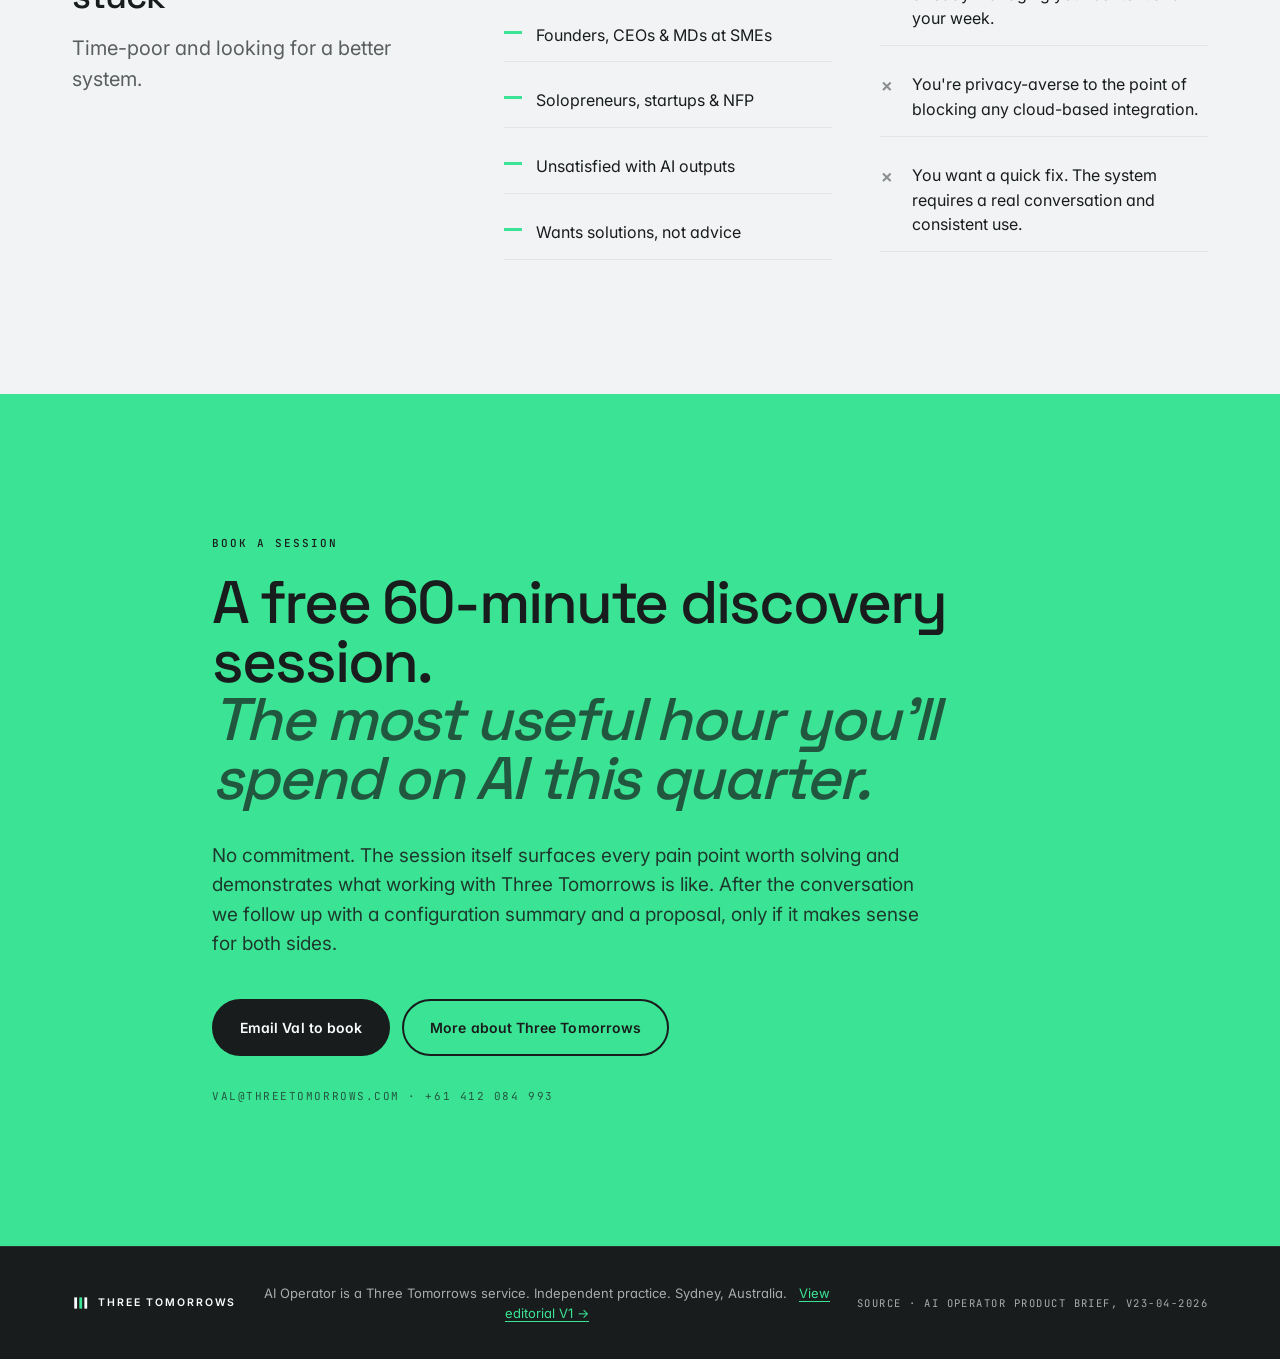
==== commit 96d4f9aa: "v2 — add Day in the Life images (7:30, 8:55, 10:05) Co-Authored-By: Claude Sonnet 4.6 <noreply@anthr" ====
--- a/v2/index.html
+++ b/v2/index.html
@@ -108,8 +108,7 @@
       </div>
 
       <figure class="concretely-image">
-        <img src="concretely-hero.png" alt="A representative view of the AI Operator vault and modules in action." />
-        <figcaption>Image placeholder · drop concretely-hero.png into /v2/</figcaption>
+        <img src="concretely-hero.png" alt="The AI Operator workspace in practice: an Obsidian vault on the laptop, a daily schedule on the tablet, a notebook and morning coffee on a sunlit desk." />
       </figure>
     </div>
   </div>
@@ -133,8 +132,8 @@
           <p>Your <strong>Morning Intelligence Brief</strong> lands over coffee. One note, four sections: yesterday's wash-up, today's schedule with per-meeting context, decisions waiting on you, the three priorities your week is built around. Three minutes to read.</p>
         </div>
         <figure class="t-beat-image">
-          <img src="tuesday-0730.png" alt="Morning Intelligence Brief in the vault." />
-          <figcaption>tuesday-0730.png</figcaption>
+          <img src="0730am.png" alt="Morning Intelligence Brief in the vault." />
+          <figcaption>0730am.png</figcaption>
         </figure>
       </li>
 
@@ -144,8 +143,8 @@
           <p>Five minutes before your call with a new investor. You ask the OS: <em>Brief me on Sarah Cooper.</em> A doc appears: who she is, every prior touchpoint, what's open between you, three suggested talking points. You walk in prepared.</p>
         </div>
         <figure class="t-beat-image">
-          <img src="tuesday-0855.png" alt="Stakeholder briefing doc generated on demand." />
-          <figcaption>tuesday-0855.png</figcaption>
+          <img src="0855am.png" alt="Stakeholder briefing doc generated on demand." />
+          <figcaption>0855am.png</figcaption>
         </figure>
       </li>
 
@@ -155,8 +154,8 @@
           <p>The meeting ended at 10. Fireflies has the transcript. You ask: <em>Run meeting-to-action.</em> Two minutes later: a clean summary, decision log, action items by owner, a draft follow-up email. You read, edit one line, send.</p>
         </div>
         <figure class="t-beat-image">
-          <img src="tuesday-1005.png" alt="Meeting transcript turned into actions and a follow-up email." />
-          <figcaption>tuesday-1005.png</figcaption>
+          <img src="1005am.png" alt="Meeting transcript turned into actions and a follow-up email." />
+          <figcaption>1005am.png</figcaption>
         </figure>
       </li>
 
@@ -348,41 +347,73 @@
         <p class="auto-time">~30 min / day</p>
         <h3>Morning Intelligence Brief</h3>
         <p>Lands before your inbox opens. Day summary, decisions needed, email priorities, per-meeting context. You walk into the day already briefed.</p>
+        <div class="auto-see">
+          <p class="auto-see-label">What you'll see.</p>
+          <p class="auto-see-body">A daily note in your vault, every weekday at 7:30am. Yesterday's wash-up, today's schedule with per-meeting context, decisions on you, week priorities. Read in three minutes.</p>
+        </div>
       </article>
       <article class="auto">
         <p class="auto-time">~15 min / meeting</p>
         <h3>Meeting-to-Action Pipeline</h3>
         <p>Transcript becomes a structured summary, decision log, action items, and a draft follow-up email. You review, approve, send.</p>
+        <div class="auto-see">
+          <p class="auto-see-label">What you'll see.</p>
+          <p class="auto-see-body">A markdown file in your vault, ten minutes after the meeting ends. Summary, decisions, action items by owner, draft email ready to send.</p>
+        </div>
       </article>
       <article class="auto">
         <p class="auto-time">~18 min / switch</p>
         <h3>Living Context Memory</h3>
         <p>Always-current briefs for every project and venture. Read in two minutes. Walk into the next call with full context.</p>
+        <div class="auto-see">
+          <p class="auto-see-label">What you'll see.</p>
+          <p class="auto-see-body">Open <code>projects/[venture]/brief.md</code>. The brief is already up to date because the OS updates it after every meeting on that venture. Two minutes to re-orient instead of twenty.</p>
+        </div>
       </article>
       <article class="auto">
         <p class="auto-time">~20 min / meeting</p>
         <h3>Stakeholder Intelligence</h3>
         <p>People profiles, relationship history, last touchpoints, open commitments. Meeting prep on demand, in seconds.</p>
+        <div class="auto-see">
+          <p class="auto-see-label">What you'll see.</p>
+          <p class="auto-see-body">Ask the OS: <em>Brief me on [name].</em> A prep doc appears: who they are, prior touchpoints, open commitments, suggested talking points.</p>
+        </div>
       </article>
       <article class="auto">
         <p class="auto-time">~10 min / search</p>
         <h3>Universal Retrieval</h3>
         <p>Searches email, notes, documents, decisions. "What did we decide about X?". Answered in seconds, with the source.</p>
+        <div class="auto-see">
+          <p class="auto-see-label">What you'll see.</p>
+          <p class="auto-see-body">Ask the question. The answer in one paragraph, source linked. Across email, notes, documents, decisions.</p>
+        </div>
       </article>
       <article class="auto">
         <p class="auto-time">~90 min / day</p>
         <h3>Deep Work Architecture</h3>
         <p>Defends your strategic thinking time. Manages inbox during focus blocks. Structural permission to be unreachable.</p>
+        <div class="auto-see">
+          <p class="auto-see-label">What you'll see.</p>
+          <p class="auto-see-body">At the start of your focus block: inbox managed, notifications paused, a focus brief in your vault. You write.</p>
+        </div>
       </article>
       <article class="auto">
         <p class="auto-time">~30 min / week</p>
         <h3>Weekly Review &amp; Planning</h3>
         <p>End-of-week summary. Start-of-week priorities. What happened, what's outstanding, what matters most this week.</p>
+        <div class="auto-see">
+          <p class="auto-see-label">What you'll see.</p>
+          <p class="auto-see-body">A Friday note: what happened, what's outstanding, what needs a decision. A Monday note: what matters this week, how the calendar is shaped for impact.</p>
+        </div>
       </article>
       <article class="auto">
         <p class="auto-time">~1 hr / week</p>
         <h3>Research &amp; Intelligence Briefs</h3>
         <p>Scheduled briefings on competitor moves, industry signals and topics that matter to your context.</p>
+        <div class="auto-see">
+          <p class="auto-see-label">What you'll see.</p>
+          <p class="auto-see-body">A scheduled briefing in <code>intelligence/research/[topic]-[date].md</code>. Competitor moves, industry signals, regulatory updates, on the cadence you set.</p>
+        </div>
       </article>
     </div>
 
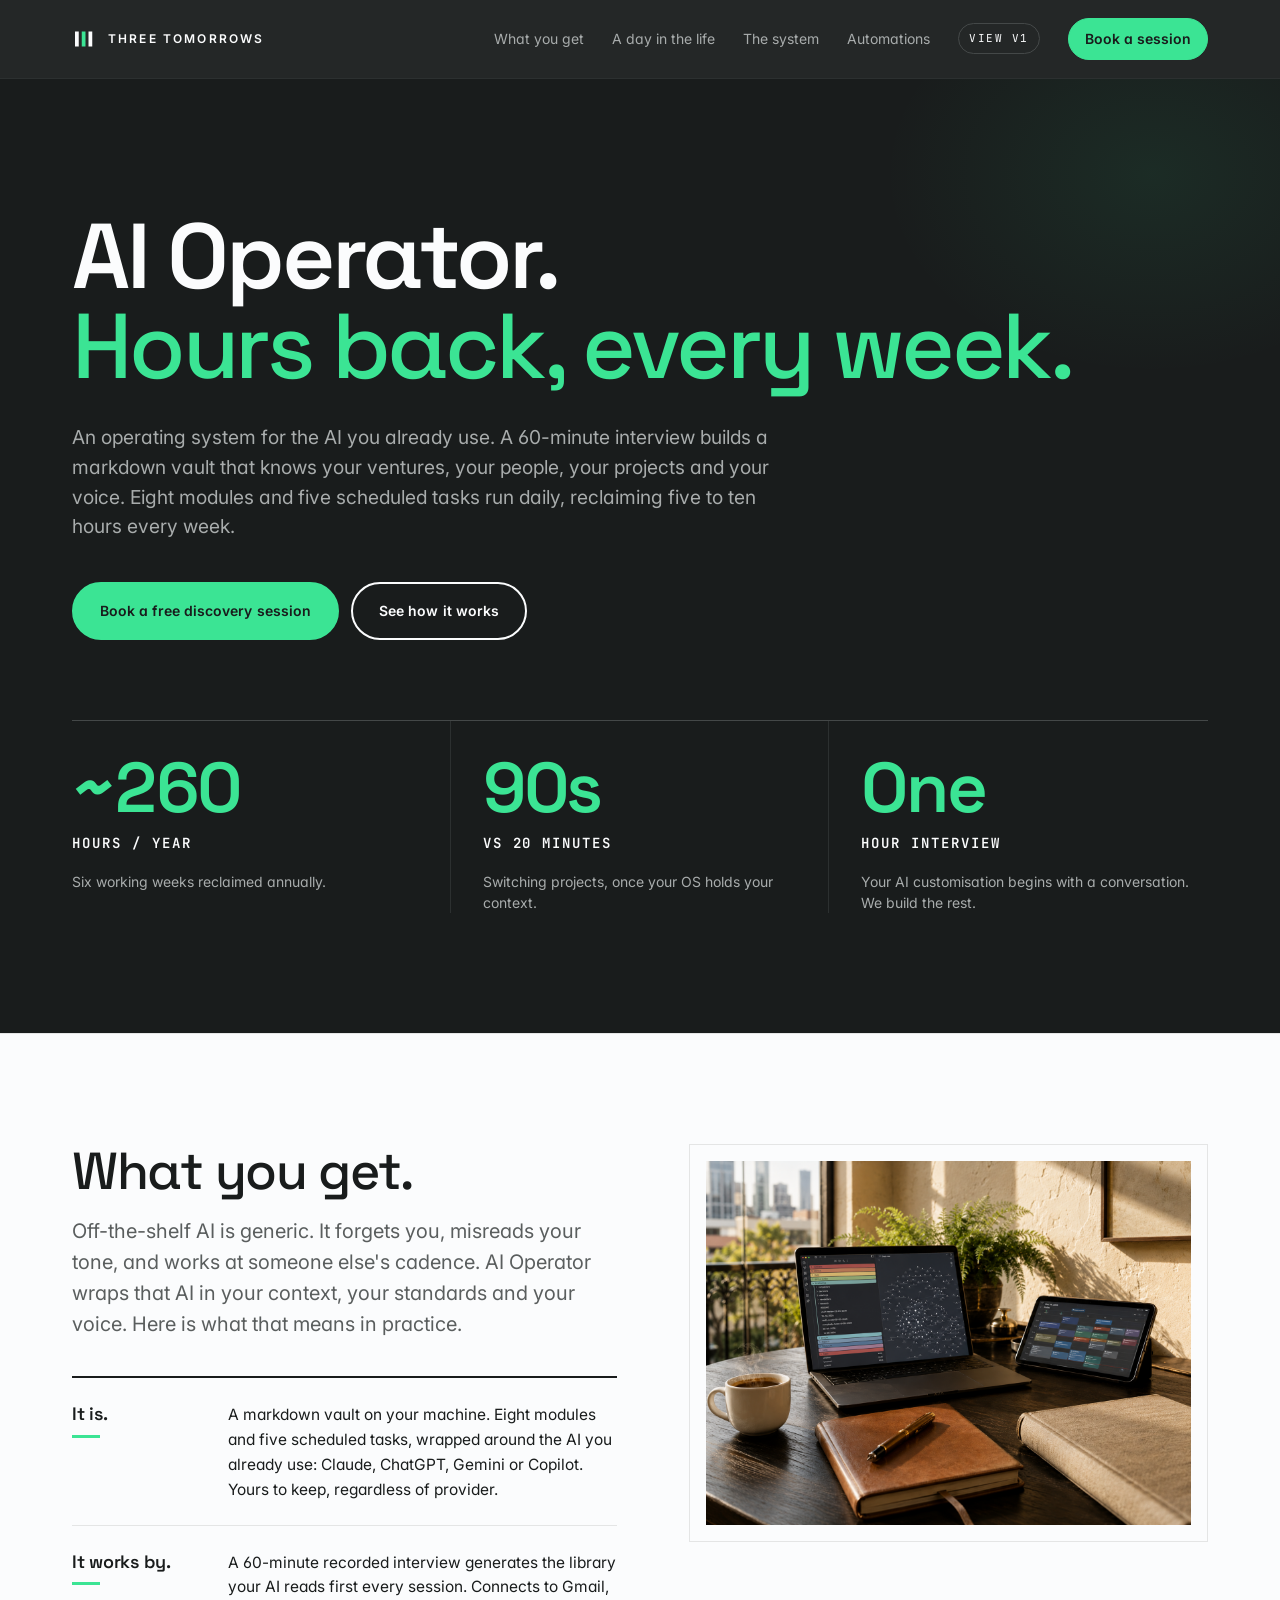
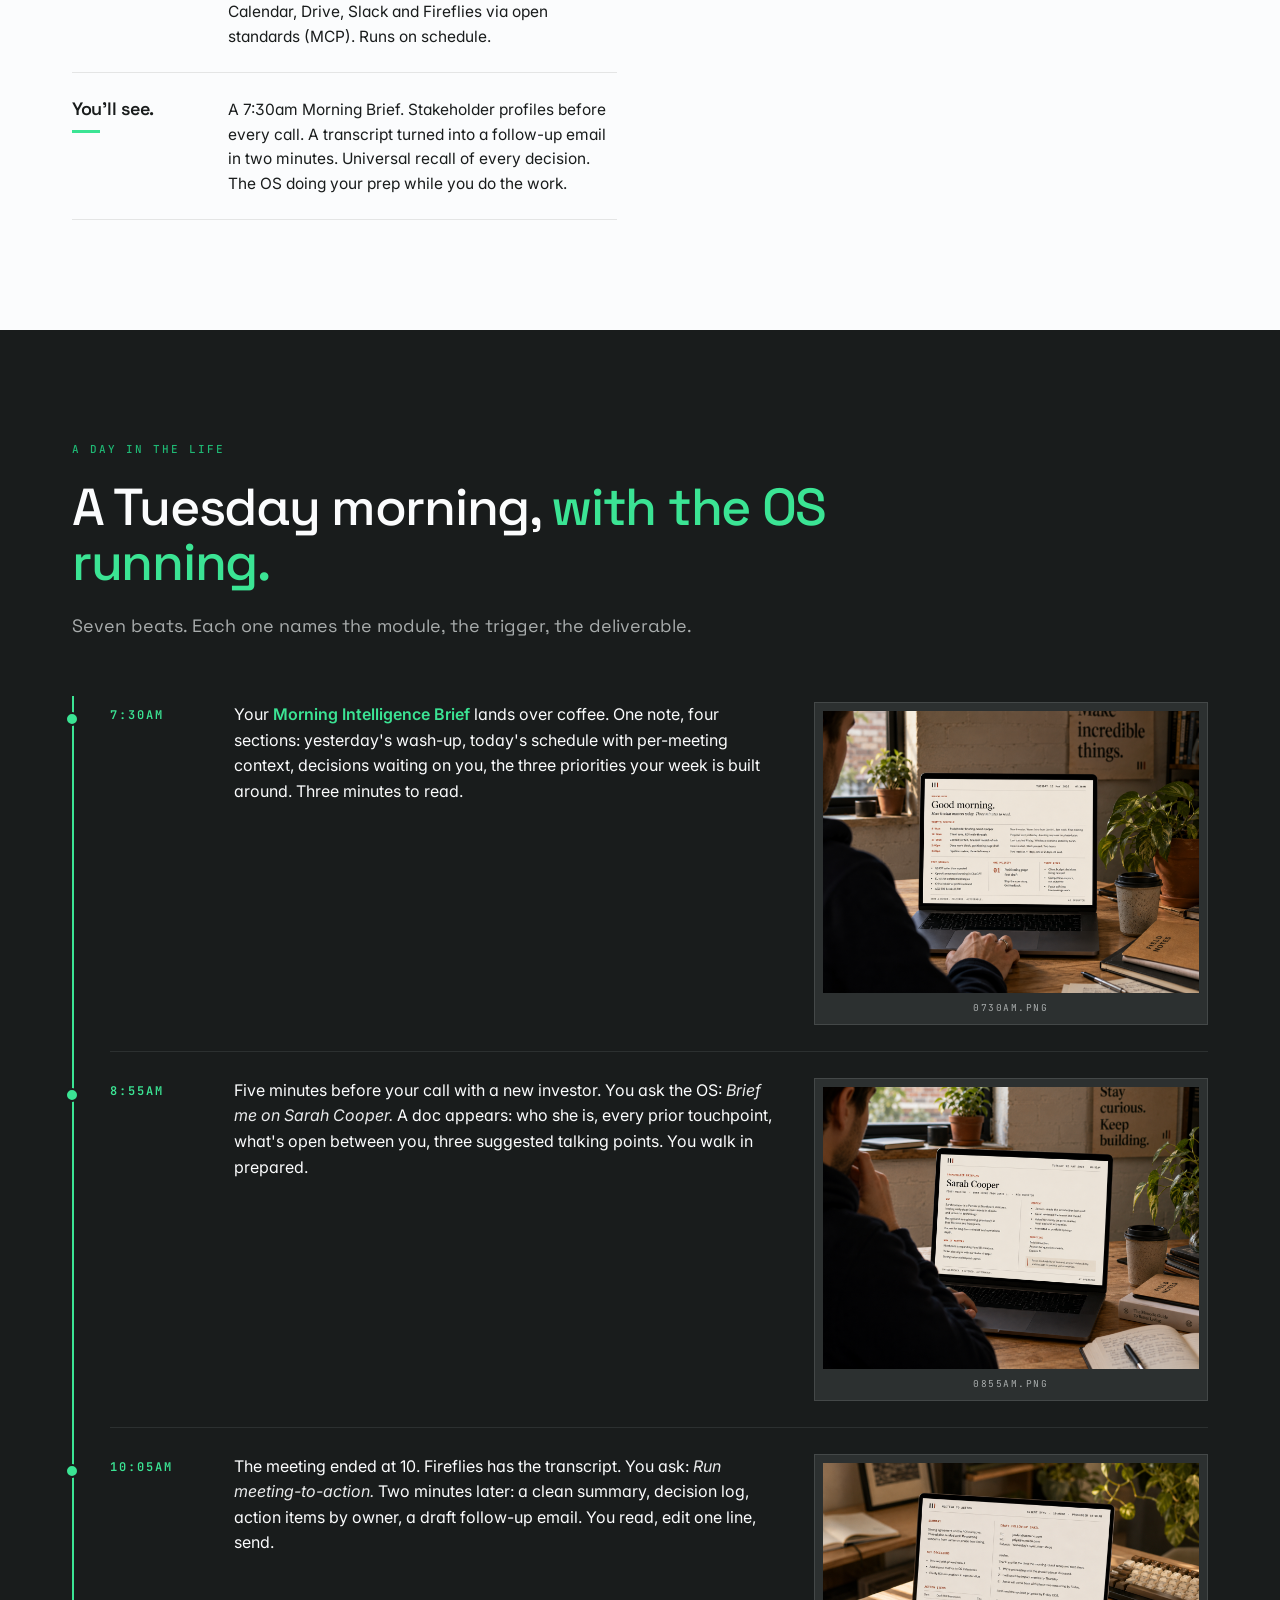
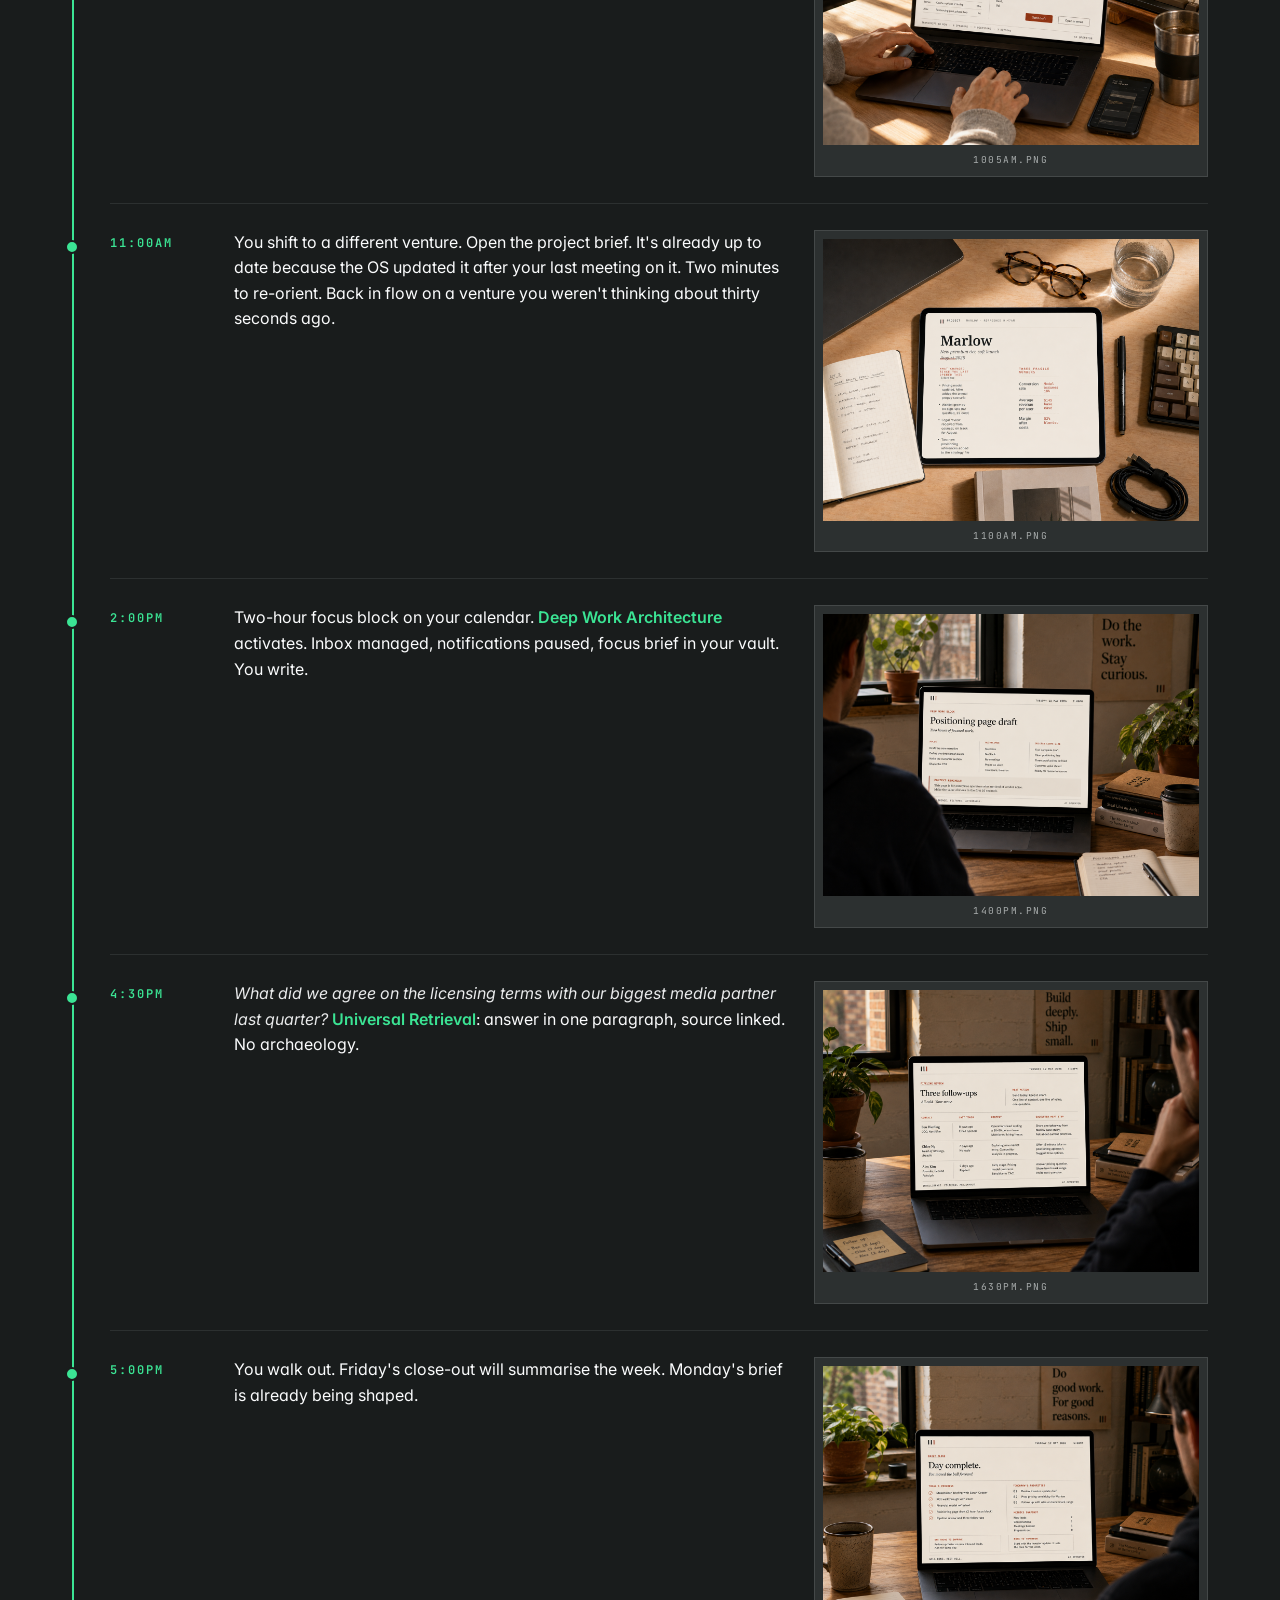
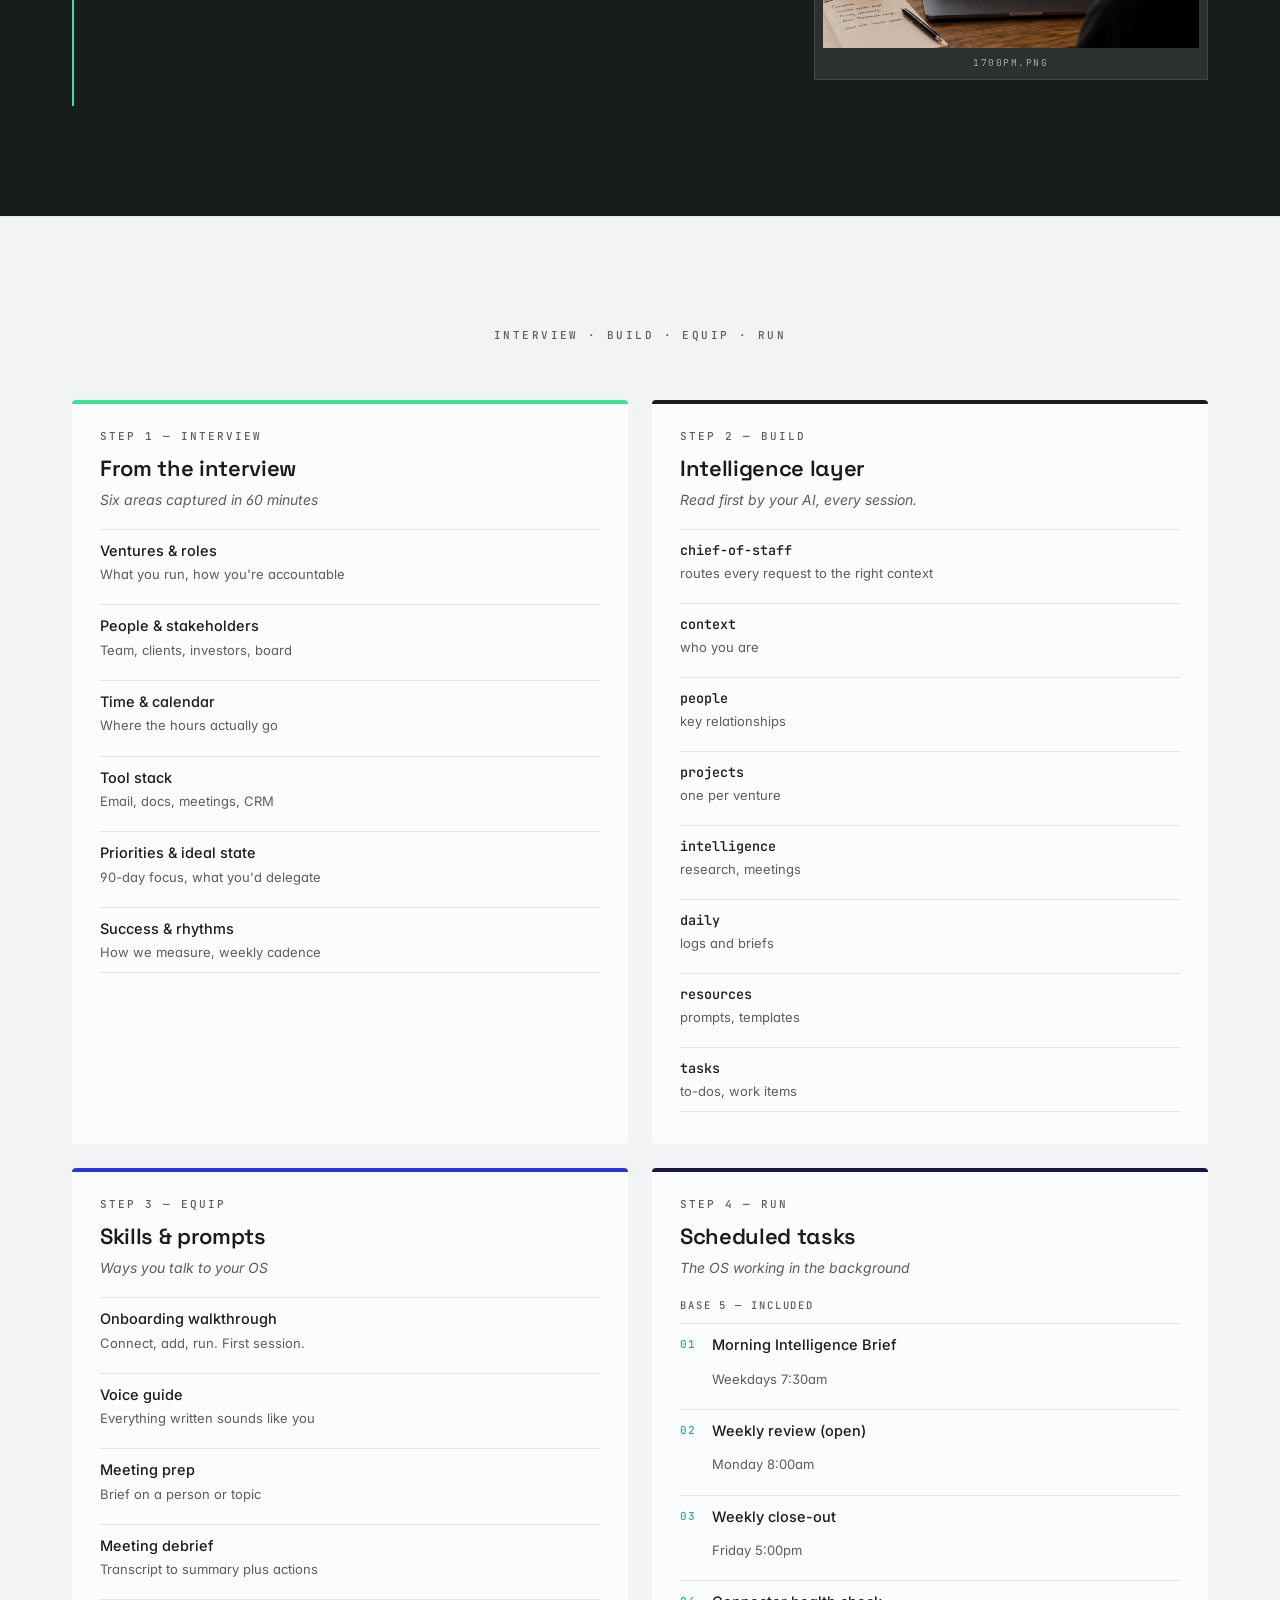
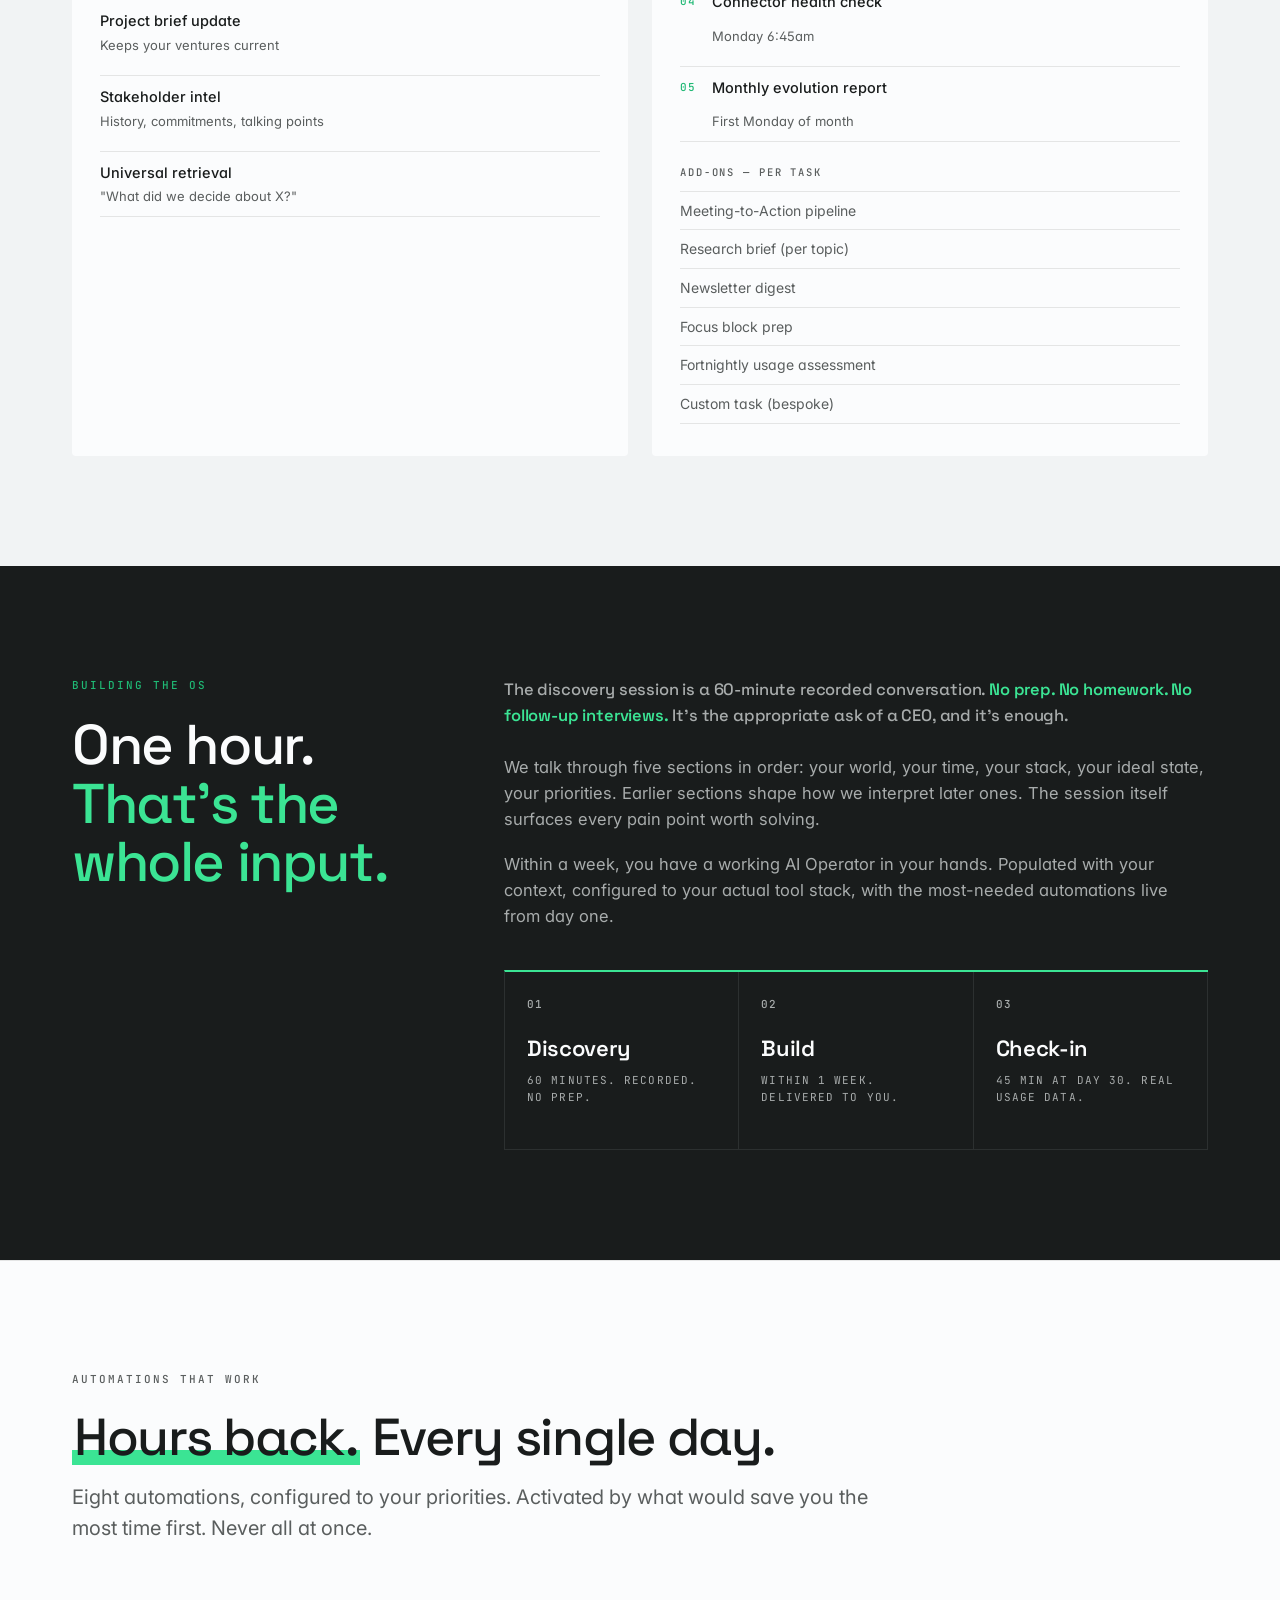
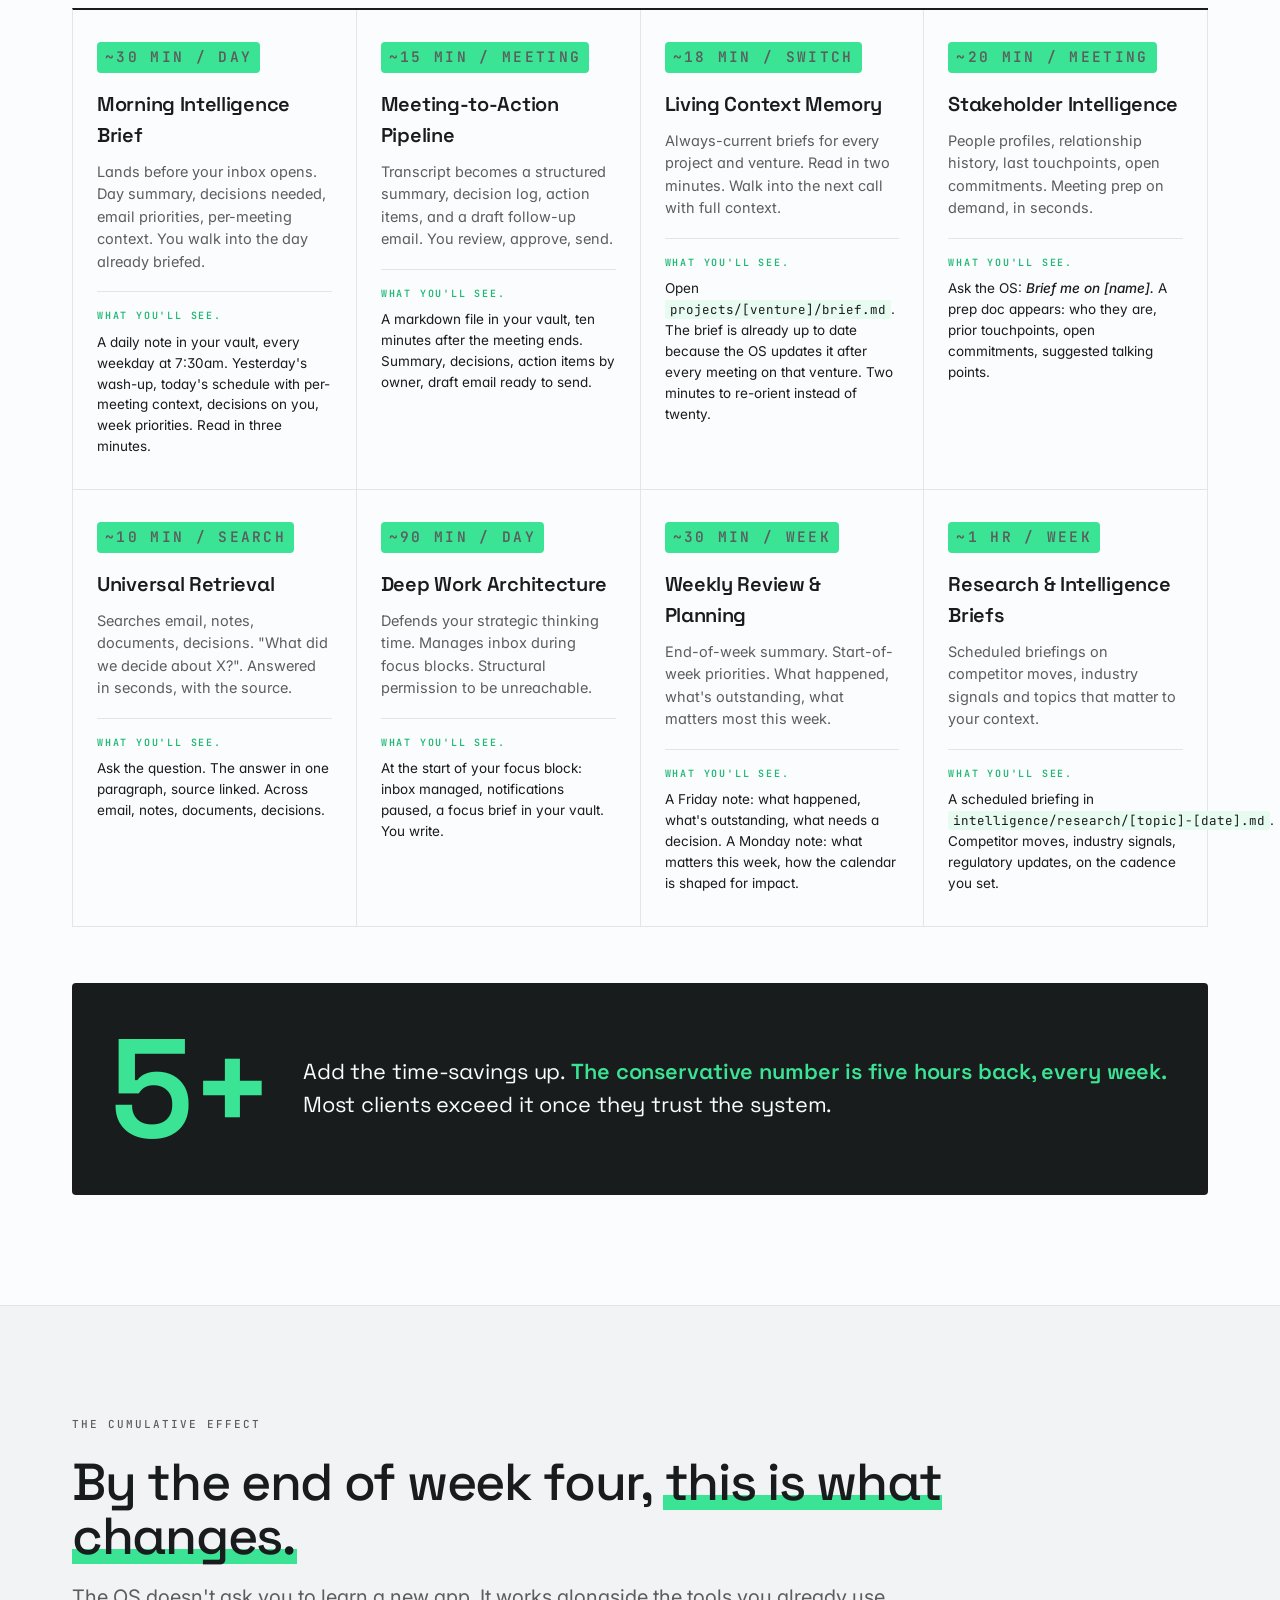
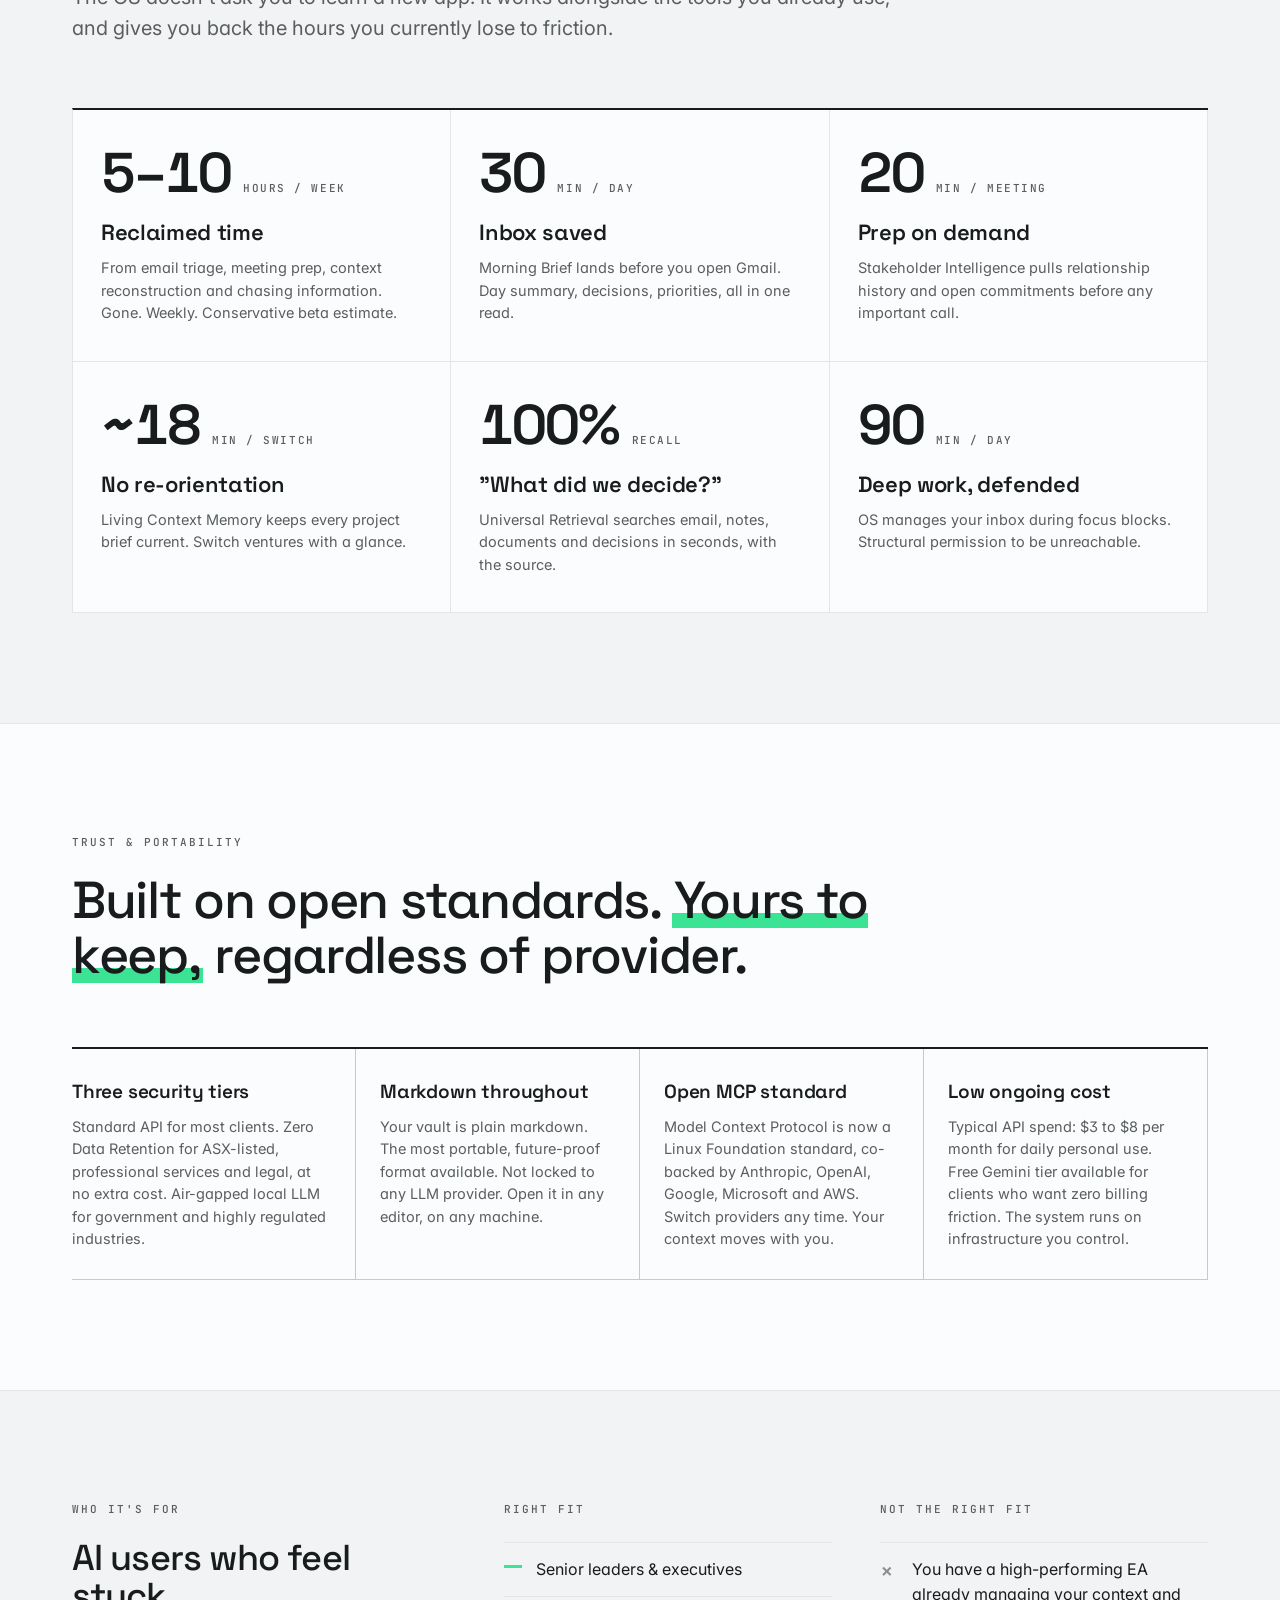
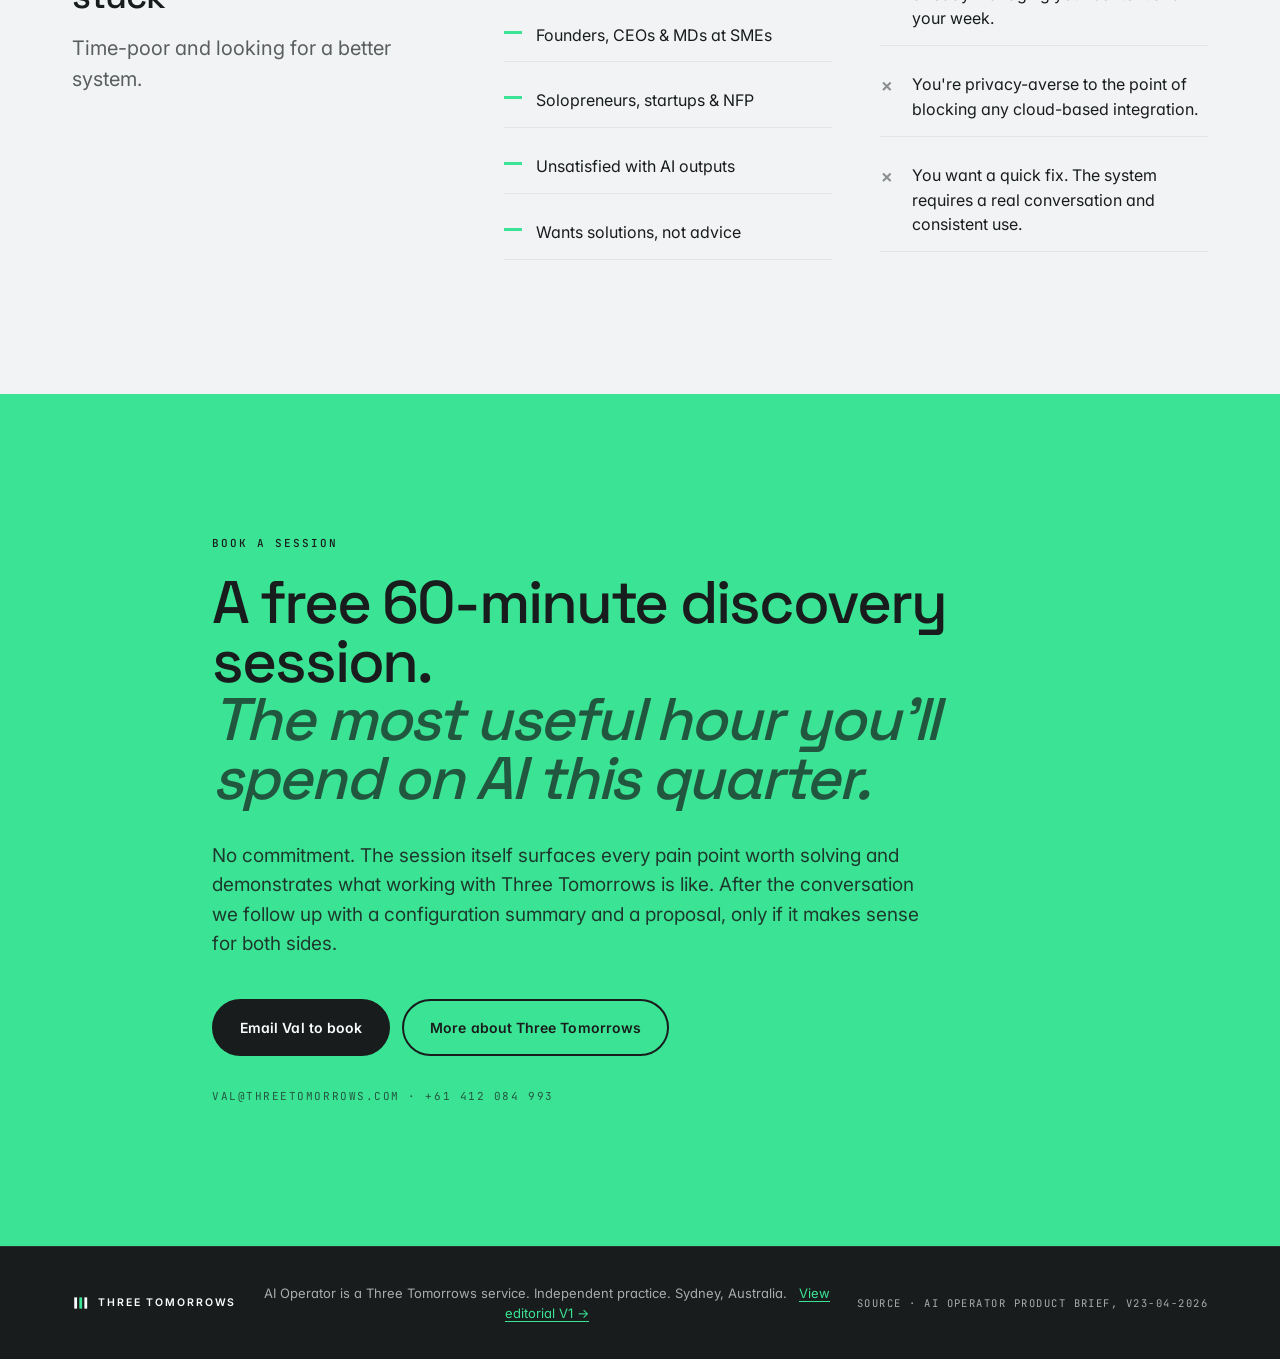
==== commit 0fa0760a: "v2 — fix 5 broken image references, add concretely-hero Co-Authored-By: Claude Sonnet 4.6 <noreply@a" ====
--- a/v2/index.html
+++ b/v2/index.html
@@ -165,8 +165,8 @@
           <p>You shift to a different venture. Open the project brief. It's already up to date because the OS updated it after your last meeting on it. Two minutes to re-orient. Back in flow on a venture you weren't thinking about thirty seconds ago.</p>
         </div>
         <figure class="t-beat-image">
-          <img src="tuesday-1100.png" alt="A project brief, kept current automatically." />
-          <figcaption>tuesday-1100.png</figcaption>
+          <img src="1100am.png" alt="A project brief, kept current automatically." />
+          <figcaption>1100am.png</figcaption>
         </figure>
       </li>
 
@@ -176,8 +176,8 @@
           <p>Two-hour focus block on your calendar. <strong>Deep Work Architecture</strong> activates. Inbox managed, notifications paused, focus brief in your vault. You write.</p>
         </div>
         <figure class="t-beat-image">
-          <img src="tuesday-1400.png" alt="Deep work block. Focus brief and quiet inbox." />
-          <figcaption>tuesday-1400.png</figcaption>
+          <img src="1400pm.png" alt="Deep work block. Focus brief and quiet inbox." />
+          <figcaption>1400pm.png</figcaption>
         </figure>
       </li>
 
@@ -187,8 +187,8 @@
           <p><em>What did we agree on the licensing terms with our biggest media partner last quarter?</em> <strong>Universal Retrieval</strong>: answer in one paragraph, source linked. No archaeology.</p>
         </div>
         <figure class="t-beat-image">
-          <img src="tuesday-1630.png" alt="Universal Retrieval returning a sourced answer." />
-          <figcaption>tuesday-1630.png</figcaption>
+          <img src="1630pm.png" alt="Universal Retrieval returning a sourced answer." />
+          <figcaption>1630pm.png</figcaption>
         </figure>
       </li>
 
@@ -198,8 +198,8 @@
           <p>You walk out. Friday's close-out will summarise the week. Monday's brief is already being shaped.</p>
         </div>
         <figure class="t-beat-image">
-          <img src="tuesday-1700.png" alt="End of day. The OS keeps shaping the next one." />
-          <figcaption>tuesday-1700.png</figcaption>
+          <img src="1700pm.png" alt="End of day. The OS keeps shaping the next one." />
+          <figcaption>1700pm.png</figcaption>
         </figure>
       </li>
     </ol>
